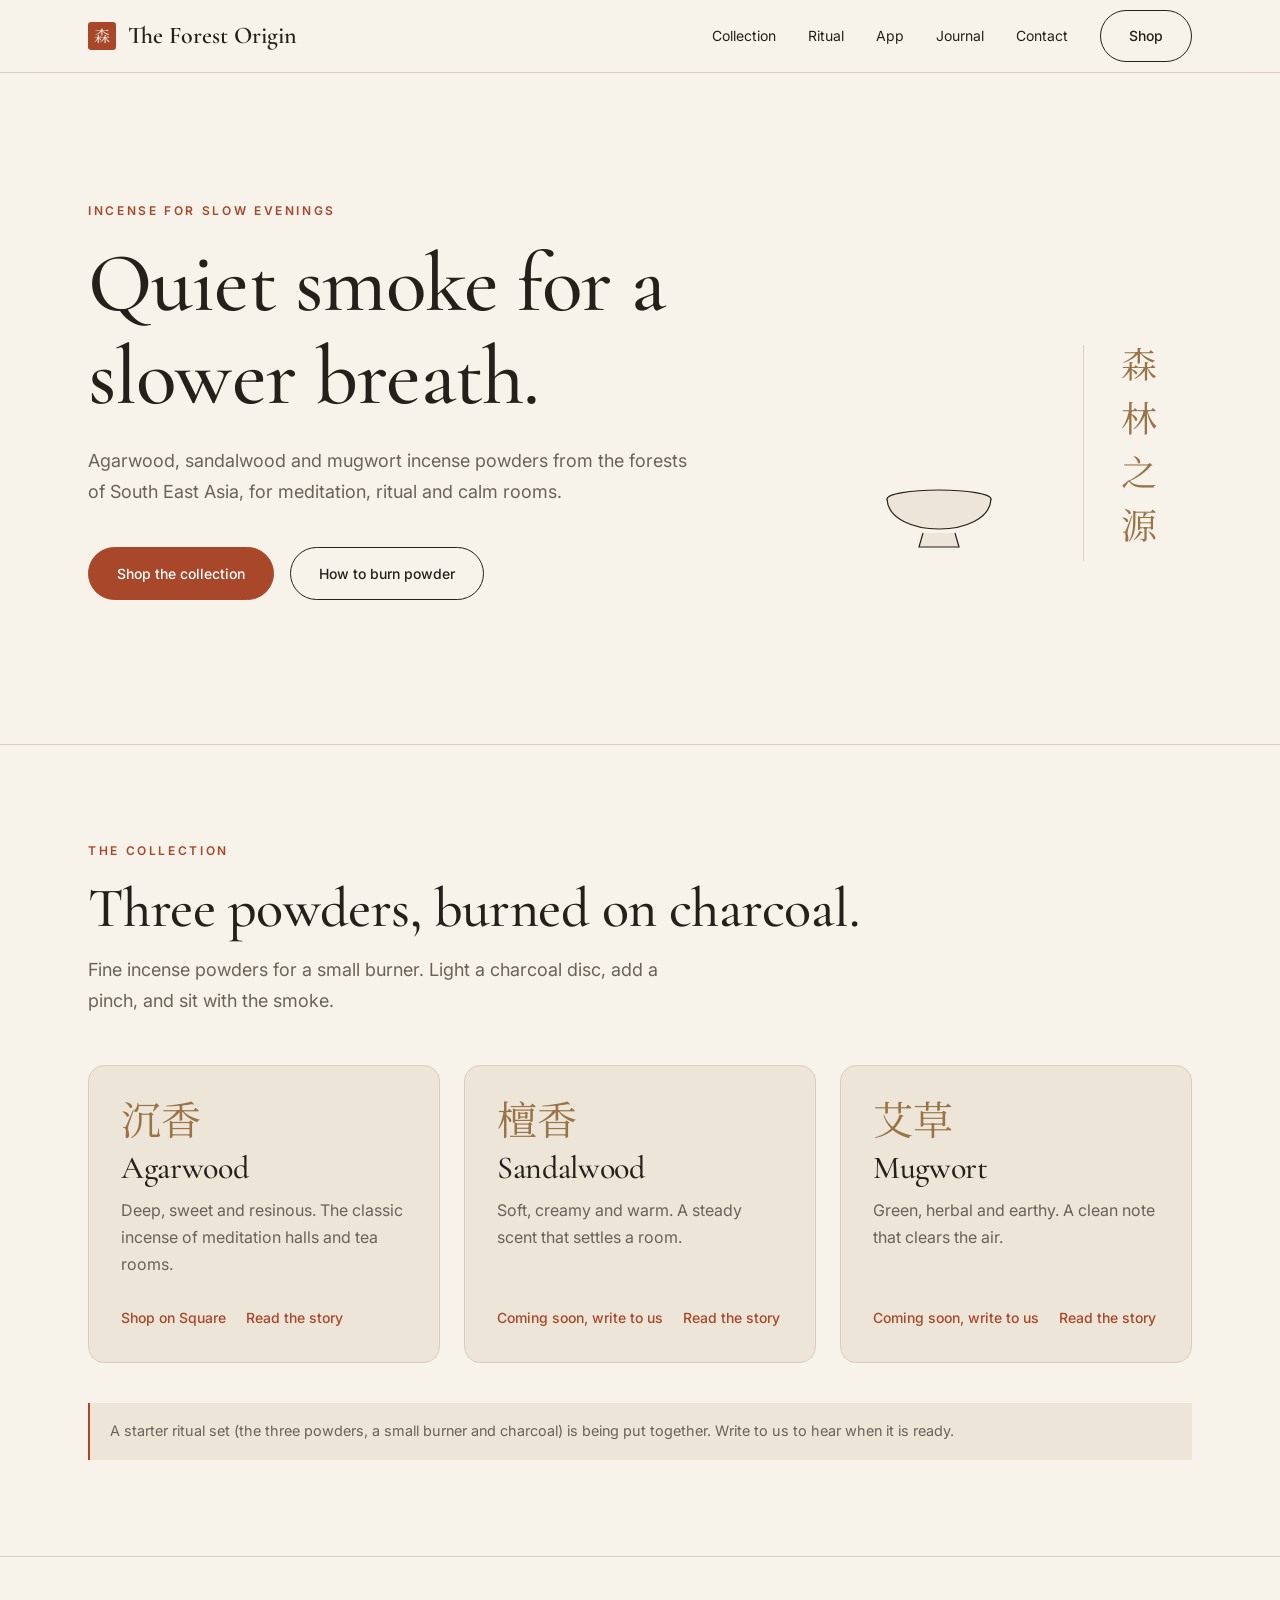
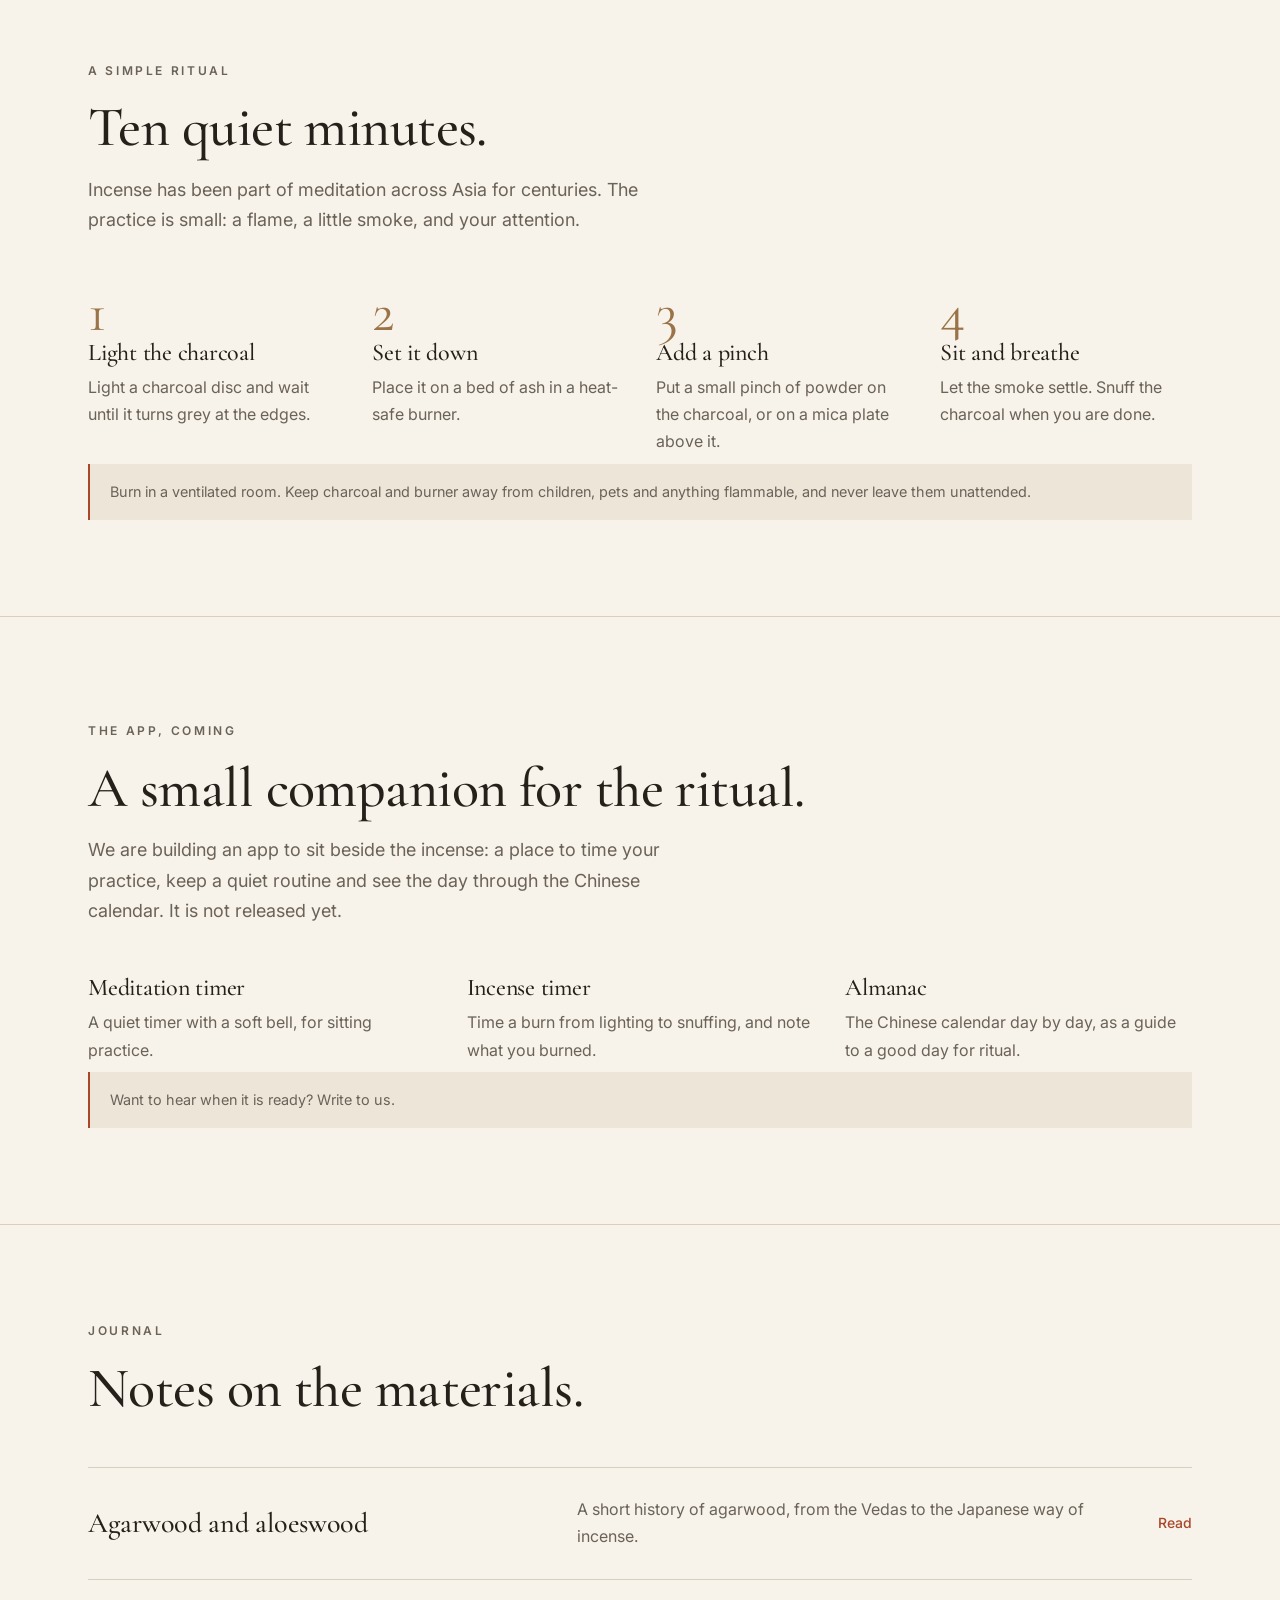
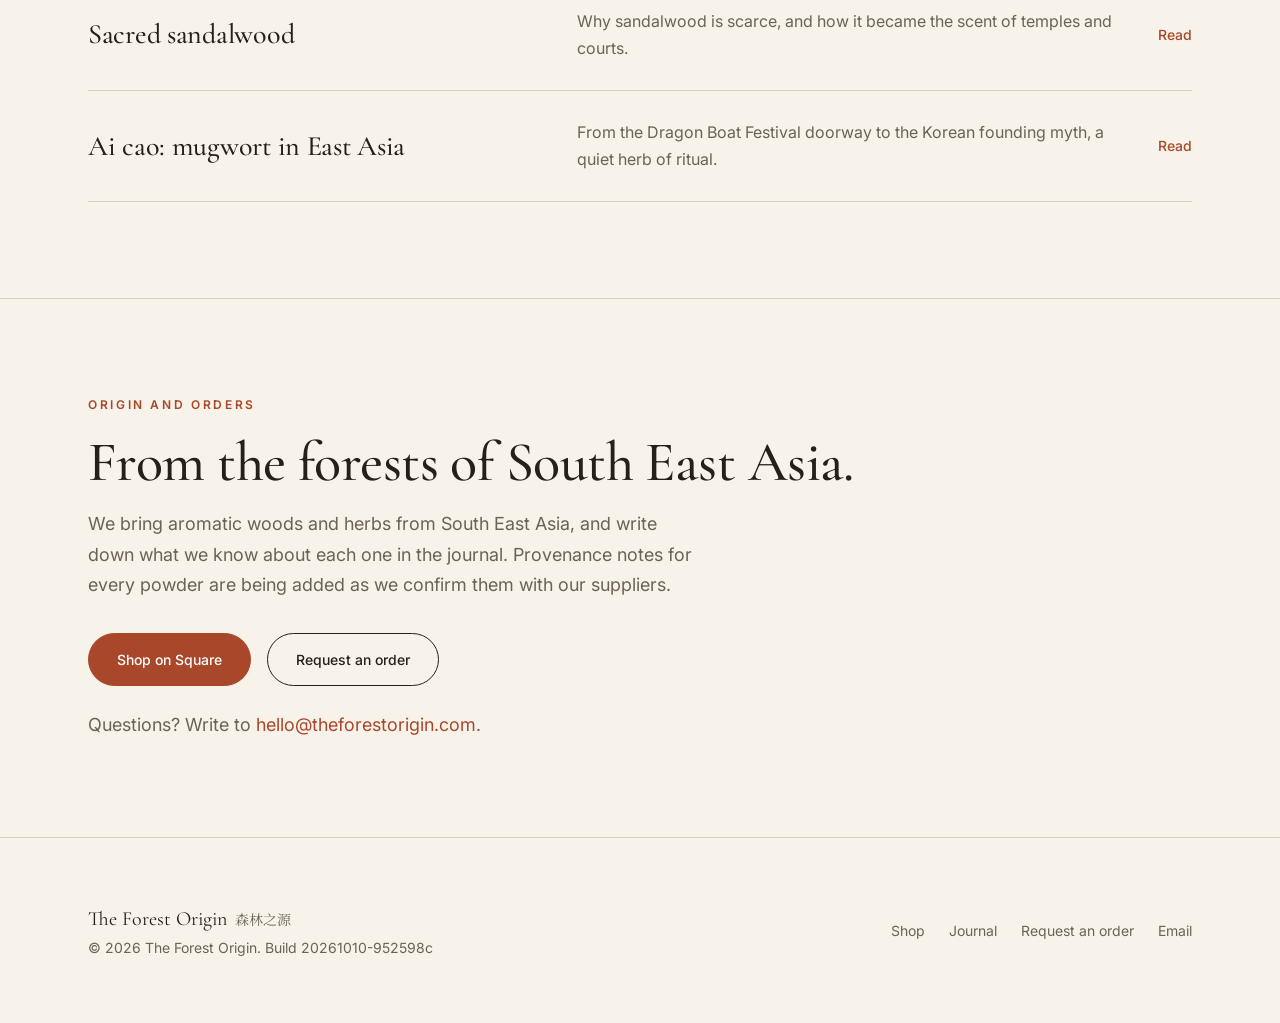
==== index.html @ 5d77ccdd "deploy: sync from monorepo com-theforestorigin/www" ====
<!DOCTYPE html><html lang="en"><head><meta name="build" content="20261010-952598c"><meta charset="utf-8"><link rel="icon" type="image/svg+xml" href="/favicon.svg"><meta name="viewport" content="width=device-width, initial-scale=1"><meta name="generator" content="Astro v7.3.8"><!-- search and sharing: no share image yet, the old one showed the previous brand --><title>The Forest Origin | Incense for meditation and slow evenings</title><meta name="description" content="Agarwood, sandalwood and mugwort incense powders from the forests of South East Asia, for meditation, ritual and calm rooms."><link rel="canonical" href="https://theforestorigin.com/"><meta property="og:type" content="website"><meta property="og:url" content="https://theforestorigin.com/"><meta property="og:title" content="The Forest Origin | Incense for meditation and slow evenings"><meta property="og:description" content="Agarwood, sandalwood and mugwort incense powders from the forests of South East Asia, for meditation, ritual and calm rooms."><meta name="twitter:card" content="summary"><link rel="preconnect" href="https://fonts.googleapis.com"><link rel="preconnect" href="https://fonts.gstatic.com" crossorigin><link href="https://fonts.googleapis.com/css2?family=Cormorant+Garamond:ital,wght@0,400;0,500;0,600;1,400&family=Inter:wght@400;500;600&display=swap" rel="stylesheet"><!-- cjk serif, subset to the characters used on the site so it stays small --><link href="https://fonts.googleapis.com/css2?family=Noto+Serif+SC:wght@400;600&text=森林之源沉香檀香艾草&display=swap" rel="stylesheet"><link rel="stylesheet" href="/assets/BaseLayout.CFxsqkQQ.css"><style>.hero[data-astro-cid-ge2uvauf]{grid-template-columns:minmax(0,1fr);align-items:center;gap:3rem;padding-block:5rem 6rem;display:grid}h1[data-astro-cid-ge2uvauf]{margin:1rem 0 1.5rem;font-size:clamp(2.75rem,7vw,5.25rem)}.actions[data-astro-cid-ge2uvauf]{flex-wrap:wrap;gap:1rem;margin-top:2.5rem;display:flex}.art[data-astro-cid-ge2uvauf]{justify-content:center;align-items:flex-end;gap:1.5rem;display:flex}.smoke[data-astro-cid-ge2uvauf]{width:min(15rem,52vw);height:auto}.vertical[data-astro-cid-ge2uvauf]{writing-mode:vertical-rl;letter-spacing:.5em;color:var(--color-sand);border-left:1px solid var(--color-line);padding-left:1.5rem;font-size:2.25rem}.wisp[data-astro-cid-ge2uvauf]{fill:none;stroke:var(--color-ink);stroke-width:1.2px;stroke-linecap:round;stroke-dasharray:1;stroke-dashoffset:1px;opacity:.4;animation:10s ease-in-out infinite rise}.w2[data-astro-cid-ge2uvauf]{animation-delay:-3.5s}.w3[data-astro-cid-ge2uvauf]{animation-delay:-7s}.burner[data-astro-cid-ge2uvauf]{fill:var(--color-stone);stroke:var(--color-ink);stroke-width:1.2px}@keyframes rise{0%{stroke-dashoffset:1px;opacity:0}25%{opacity:.5}70%{opacity:.3}to{stroke-dashoffset:-1px;opacity:0}}@media (prefers-reduced-motion:reduce){.wisp[data-astro-cid-ge2uvauf]{stroke-dashoffset:0;opacity:.35}}@media (width>=64rem){.hero[data-astro-cid-ge2uvauf]{grid-template-columns:minmax(0,1.25fr) minmax(0,.75fr);padding-block:8rem 9rem}}.grid[data-astro-cid-ogjphvub]{gap:1.5rem;margin-top:3rem;display:grid}.glyph[data-astro-cid-ogjphvub]{color:var(--color-sand);font-size:2.5rem;line-height:1}@media (width>=48rem){.grid[data-astro-cid-ogjphvub]{grid-template-columns:repeat(3,1fr)}}.steps[data-astro-cid-cbmsny5q]{counter-reset:step;gap:2rem;margin:3rem 0 0;padding:0;list-style:none;display:grid}.steps[data-astro-cid-cbmsny5q] li[data-astro-cid-cbmsny5q]:before{counter-increment:step;content:counter(step);font-family:var(--font-display);color:var(--color-sand);font-size:3.5rem;line-height:1;display:block}h3[data-astro-cid-cbmsny5q]{font-size:1.5rem}p[data-astro-cid-cbmsny5q]{color:var(--color-muted);margin-top:.5rem}@media (width>=48rem){.steps[data-astro-cid-cbmsny5q]{grid-template-columns:repeat(4,1fr)}}.features[data-astro-cid-4dfyu3fh]{gap:2rem;margin:3rem 0 0;padding:0;list-style:none;display:grid}h3[data-astro-cid-4dfyu3fh]{font-size:1.5rem}p[data-astro-cid-4dfyu3fh]{color:var(--color-muted);margin-top:.5rem}.note[data-astro-cid-4dfyu3fh]{color:var(--color-muted)}@media (width>=48rem){.features[data-astro-cid-4dfyu3fh]{grid-template-columns:repeat(3,1fr)}}.list[data-astro-cid-mrzxueen]{border-top:1px solid var(--color-line);margin-top:3rem}.item[data-astro-cid-mrzxueen]{border-bottom:1px solid var(--color-line);gap:.5rem;padding-block:1.75rem;text-decoration:none;display:grid}h3[data-astro-cid-mrzxueen]{font-size:1.75rem;transition:color .3s}.item[data-astro-cid-mrzxueen]:hover h3[data-astro-cid-mrzxueen]{color:var(--color-ember)}p[data-astro-cid-mrzxueen]{color:var(--color-muted)}@media (width>=48rem){.item[data-astro-cid-mrzxueen]{grid-template-columns:1fr 1.2fr auto;align-items:center;gap:2rem}}.actions[data-astro-cid-he3spzz3]{flex-wrap:wrap;gap:1rem;margin-block:2rem 1.5rem;display:flex}.mail[data-astro-cid-he3spzz3]{color:var(--color-ember)}
</style></head><body><header class="site-header" data-astro-cid-nen7h5rs><div class="wrap bar" data-astro-cid-nen7h5rs><a href="/" class="brand" aria-label="The Forest Origin, home" data-astro-cid-nen7h5rs><span class="seal cjk" aria-hidden="true" data-astro-cid-nen7h5rs>森</span><span class="brand-name" data-astro-cid-nen7h5rs>The Forest Origin</span></a><!-- desktop navigation --><nav class="nav-links" aria-label="Main" data-astro-cid-nen7h5rs><a href="/#collection" data-astro-cid-nen7h5rs>Collection</a><a href="/#ritual" data-astro-cid-nen7h5rs>Ritual</a><a href="/#app" data-astro-cid-nen7h5rs>App</a><a href="/#journal" data-astro-cid-nen7h5rs>Journal</a><a href="/#contact" data-astro-cid-nen7h5rs>Contact</a><a href="https://theforestorigin.square.site/" class="btn btn-quiet" rel="noopener noreferrer" data-astro-cid-nen7h5rs>Shop</a></nav><!-- mobile navigation: a details element, no javascript --><details class="menu" data-astro-cid-nen7h5rs><summary data-astro-cid-nen7h5rs>Menu</summary><nav class="menu-panel" aria-label="Main" data-astro-cid-nen7h5rs><a href="/#collection" data-astro-cid-nen7h5rs>Collection</a><a href="/#ritual" data-astro-cid-nen7h5rs>Ritual</a><a href="/#app" data-astro-cid-nen7h5rs>App</a><a href="/#journal" data-astro-cid-nen7h5rs>Journal</a><a href="/#contact" data-astro-cid-nen7h5rs>Contact</a><a href="https://theforestorigin.square.site/" rel="noopener noreferrer" data-astro-cid-nen7h5rs>Shop</a></nav></details></div></header><main><section class="wrap hero" data-astro-cid-ge2uvauf><div data-astro-cid-ge2uvauf><p class="eyebrow" data-astro-cid-ge2uvauf>Incense for slow evenings</p><h1 data-astro-cid-ge2uvauf>Quiet smoke for a slower breath.</h1><p class="lede" data-astro-cid-ge2uvauf>Agarwood, sandalwood and mugwort incense powders from the forests of South East Asia, for meditation, ritual and calm rooms.</p><div class="actions" data-astro-cid-ge2uvauf><a href="https://theforestorigin.square.site/" class="btn btn-primary" rel="noopener noreferrer" data-astro-cid-ge2uvauf>Shop the collection</a><a href="/#ritual" class="btn btn-quiet" data-astro-cid-ge2uvauf>How to burn powder</a></div></div><div class="art" data-astro-cid-ge2uvauf><!-- line drawing of a small burner with three wisps of smoke --><svg class="smoke" viewBox="0 0 240 320" role="img" aria-label="Smoke rising from a small incense burner" data-astro-cid-ge2uvauf><!-- pathLength 1 lets the css animate the wisps as fractions --><path class="wisp w1" pathLength="1" d="M120 248 C100 215 142 195 118 160 S132 108 112 70 S128 24 118 0" data-astro-cid-ge2uvauf></path><path class="wisp w2" pathLength="1" d="M128 248 C150 218 108 196 132 162 S112 112 134 76 S114 30 126 6" data-astro-cid-ge2uvauf></path><path class="wisp w3" pathLength="1" d="M112 248 C94 222 130 204 108 172 S124 128 104 94 S120 52 110 20" data-astro-cid-ge2uvauf></path><ellipse class="burner" cx="120" cy="258" rx="52" ry="9" data-astro-cid-ge2uvauf></ellipse><path class="burner" d="M68 258 C70 298 170 298 172 258" data-astro-cid-ge2uvauf></path><path class="burner" d="M104 292 L100 306 H140 L136 292" data-astro-cid-ge2uvauf></path></svg><!-- the brand name set upright, a quiet east asian touch --><span class="vertical cjk" aria-hidden="true" data-astro-cid-ge2uvauf>森林之源</span></div></section><section id="collection" class="section" data-astro-cid-ogjphvub><div class="wrap" data-astro-cid-ogjphvub><p class="eyebrow" data-astro-cid-ogjphvub>The collection</p><h2 class="section-title" data-astro-cid-ogjphvub>Three powders, burned on charcoal.</h2><p class="lede" data-astro-cid-ogjphvub>Fine incense powders for a small burner. Light a charcoal disc, add a pinch, and sit with the smoke.</p><div class="grid" data-astro-cid-ogjphvub><article class="card" data-astro-cid-ogjphvub><span class="glyph cjk" aria-hidden="true" data-astro-cid-ogjphvub>沉香</span><h3 data-astro-cid-ogjphvub>Agarwood</h3><p data-astro-cid-ogjphvub>Deep, sweet and resinous. The classic incense of meditation halls and tea rooms.</p><div class="card-links" data-astro-cid-ogjphvub><a href="https://theforestorigin.square.site/" class="link-arrow" rel="noopener noreferrer" data-astro-cid-ogjphvub>Shop on Square</a><a href="/articles/agarwood" class="link-arrow" data-astro-cid-ogjphvub>Read the story</a></div></article><article class="card" data-astro-cid-ogjphvub><span class="glyph cjk" aria-hidden="true" data-astro-cid-ogjphvub>檀香</span><h3 data-astro-cid-ogjphvub>Sandalwood</h3><p data-astro-cid-ogjphvub>Soft, creamy and warm. A steady scent that settles a room.</p><div class="card-links" data-astro-cid-ogjphvub><a href="mailto:hello@theforestorigin.com?subject=Sandalwood%20powder" class="link-arrow" data-astro-cid-ogjphvub>Coming soon, write to us</a><a href="/articles/sandalwood" class="link-arrow" data-astro-cid-ogjphvub>Read the story</a></div></article><article class="card" data-astro-cid-ogjphvub><span class="glyph cjk" aria-hidden="true" data-astro-cid-ogjphvub>艾草</span><h3 data-astro-cid-ogjphvub>Mugwort</h3><p data-astro-cid-ogjphvub>Green, herbal and earthy. A clean note that clears the air.</p><div class="card-links" data-astro-cid-ogjphvub><a href="mailto:hello@theforestorigin.com?subject=Mugwort%20powder" class="link-arrow" data-astro-cid-ogjphvub>Coming soon, write to us</a><a href="/articles/mugwort" class="link-arrow" data-astro-cid-ogjphvub>Read the story</a></div></article></div><!-- starter set is planned, not yet on sale --><p class="note" data-astro-cid-ogjphvub>A starter ritual set (the three powders, a small burner and charcoal) is being put together. <a href="mailto:hello@theforestorigin.com?subject=Starter%20ritual%20set" data-astro-cid-ogjphvub>Write to us</a> to hear when it is ready.</p></div></section><section id="ritual" class="section" data-astro-cid-cbmsny5q><div class="wrap" data-astro-cid-cbmsny5q><p class="eyebrow" data-astro-cid-cbmsny5q>A simple ritual</p><h2 class="section-title" data-astro-cid-cbmsny5q>Ten quiet minutes.</h2><p class="lede" data-astro-cid-cbmsny5q>Incense has been part of meditation across Asia for centuries. The practice is small: a flame, a little smoke, and your attention.</p><ol class="steps" data-astro-cid-cbmsny5q><li data-astro-cid-cbmsny5q><h3 data-astro-cid-cbmsny5q>Light the charcoal</h3><p data-astro-cid-cbmsny5q>Light a charcoal disc and wait until it turns grey at the edges.</p></li><li data-astro-cid-cbmsny5q><h3 data-astro-cid-cbmsny5q>Set it down</h3><p data-astro-cid-cbmsny5q>Place it on a bed of ash in a heat-safe burner.</p></li><li data-astro-cid-cbmsny5q><h3 data-astro-cid-cbmsny5q>Add a pinch</h3><p data-astro-cid-cbmsny5q>Put a small pinch of powder on the charcoal, or on a mica plate above it.</p></li><li data-astro-cid-cbmsny5q><h3 data-astro-cid-cbmsny5q>Sit and breathe</h3><p data-astro-cid-cbmsny5q>Let the smoke settle. Snuff the charcoal when you are done.</p></li></ol><p class="note" data-astro-cid-cbmsny5q>Burn in a ventilated room. Keep charcoal and burner away from children, pets and anything flammable, and never leave them unattended.</p></div></section><section id="app" class="section" data-astro-cid-4dfyu3fh><div class="wrap" data-astro-cid-4dfyu3fh><p class="eyebrow" data-astro-cid-4dfyu3fh>The app, coming</p><h2 class="section-title" data-astro-cid-4dfyu3fh>A small companion for the ritual.</h2><p class="lede" data-astro-cid-4dfyu3fh>We are building an app to sit beside the incense: a place to time your practice, keep a quiet routine and see the day through the Chinese calendar. It is not released yet.</p><ul class="features" data-astro-cid-4dfyu3fh><li data-astro-cid-4dfyu3fh><h3 data-astro-cid-4dfyu3fh>Meditation timer</h3><p data-astro-cid-4dfyu3fh>A quiet timer with a soft bell, for sitting practice.</p></li><li data-astro-cid-4dfyu3fh><h3 data-astro-cid-4dfyu3fh>Incense timer</h3><p data-astro-cid-4dfyu3fh>Time a burn from lighting to snuffing, and note what you burned.</p></li><li data-astro-cid-4dfyu3fh><h3 data-astro-cid-4dfyu3fh>Almanac</h3><p data-astro-cid-4dfyu3fh>The Chinese calendar day by day, as a guide to a good day for ritual.</p></li></ul><p class="note" data-astro-cid-4dfyu3fh>Want to hear when it is ready? <a href="mailto:hello@theforestorigin.com?subject=Forest%20Origin%20app" data-astro-cid-4dfyu3fh>Write to us</a>.</p></div></section><section id="journal" class="section" data-astro-cid-mrzxueen><div class="wrap" data-astro-cid-mrzxueen><p class="eyebrow" data-astro-cid-mrzxueen>Journal</p><h2 class="section-title" data-astro-cid-mrzxueen>Notes on the materials.</h2><div class="list" data-astro-cid-mrzxueen><a href="/articles/agarwood" class="item" data-astro-cid-mrzxueen><h3 data-astro-cid-mrzxueen>Agarwood and aloeswood</h3><p data-astro-cid-mrzxueen>A short history of agarwood, from the Vedas to the Japanese way of incense.</p><span class="link-arrow" data-astro-cid-mrzxueen>Read</span></a><a href="/articles/sandalwood" class="item" data-astro-cid-mrzxueen><h3 data-astro-cid-mrzxueen>Sacred sandalwood</h3><p data-astro-cid-mrzxueen>Why sandalwood is scarce, and how it became the scent of temples and courts.</p><span class="link-arrow" data-astro-cid-mrzxueen>Read</span></a><a href="/articles/mugwort" class="item" data-astro-cid-mrzxueen><h3 data-astro-cid-mrzxueen>Ai cao: mugwort in East Asia</h3><p data-astro-cid-mrzxueen>From the Dragon Boat Festival doorway to the Korean founding myth, a quiet herb of ritual.</p><span class="link-arrow" data-astro-cid-mrzxueen>Read</span></a></div></div></section><section id="contact" class="section" data-astro-cid-he3spzz3><div class="wrap" data-astro-cid-he3spzz3><p class="eyebrow" data-astro-cid-he3spzz3>Origin and orders</p><h2 class="section-title" data-astro-cid-he3spzz3>From the forests of South East Asia.</h2><p class="lede" data-astro-cid-he3spzz3>We bring aromatic woods and herbs from South East Asia, and write down what we know about each one in the journal. Provenance notes for every powder are being added as we confirm them with our suppliers.</p><div class="actions" data-astro-cid-he3spzz3><a href="https://theforestorigin.square.site/" class="btn btn-primary" rel="noopener noreferrer" data-astro-cid-he3spzz3>Shop on Square</a><a href="https://forms.gle/QYphnyzFG8JDZHSd8" class="btn btn-quiet" rel="noopener noreferrer" data-astro-cid-he3spzz3>Request an order</a></div><p class="lede" data-astro-cid-he3spzz3>Questions? Write to <a href="mailto:hello@theforestorigin.com" class="mail" data-astro-cid-he3spzz3>hello@theforestorigin.com</a>.</p></div></section></main><footer class="site-footer" data-astro-cid-jo6i4kqk><div class="wrap bar" data-astro-cid-jo6i4kqk><div data-astro-cid-jo6i4kqk><span class="name" data-astro-cid-jo6i4kqk>The Forest Origin</span><span class="cjk" data-astro-cid-jo6i4kqk>森林之源</span><p data-astro-cid-jo6i4kqk>&copy; 2026 The Forest Origin. Build 20261010-952598c</p></div><nav class="links" aria-label="Footer" data-astro-cid-jo6i4kqk><a href="https://theforestorigin.square.site/" rel="noopener noreferrer" data-astro-cid-jo6i4kqk>Shop</a><a href="/#journal" data-astro-cid-jo6i4kqk>Journal</a><a href="https://forms.gle/QYphnyzFG8JDZHSd8" rel="noopener noreferrer" data-astro-cid-jo6i4kqk>Request an order</a><a href="mailto:hello@theforestorigin.com" data-astro-cid-jo6i4kqk>Email</a></nav></div></footer></body></html>
---- assets/BaseLayout.CFxsqkQQ.css ----
/*! tailwindcss v4.3.3 | MIT License | https://tailwindcss.com */
@layer properties{@supports (((-webkit-hyphens:none)) and (not (margin-trim:inline))) or ((-moz-orient:inline) and (not (color:rgb(from red r g b)))){*,:before,:after,::backdrop{--tw-backdrop-blur:initial;--tw-backdrop-brightness:initial;--tw-backdrop-contrast:initial;--tw-backdrop-grayscale:initial;--tw-backdrop-hue-rotate:initial;--tw-backdrop-invert:initial;--tw-backdrop-opacity:initial;--tw-backdrop-saturate:initial;--tw-backdrop-sepia:initial;--tw-ease:initial}}}@layer theme{:root,:host{--font-sans:ui-sans-serif, system-ui, sans-serif, "Apple Color Emoji", "Segoe UI Emoji", "Segoe UI Symbol", "Noto Color Emoji";--font-mono:ui-monospace, SFMono-Regular, Menlo, Monaco, Consolas, "Liberation Mono", "Courier New", monospace;--ease-in-out:cubic-bezier(.4, 0, .2, 1);--default-transition-duration:.15s;--default-transition-timing-function:cubic-bezier(.4, 0, .2, 1);--default-font-family:var(--font-sans);--default-mono-font-family:var(--font-mono);--color-paper:#f7f3ea;--color-stone:#ece5d8;--color-line:#d9cfbe;--color-ink:#25201a;--color-muted:#6b6258;--color-ember:#a8472a;--color-sand:#9a7448;--font-display:"Cormorant Garamond", "Noto Serif SC", Georgia, serif;--font-body:"Inter", system-ui, -apple-system, sans-serif}}@layer base{*,:after,:before,::backdrop{box-sizing:border-box;border:0 solid;margin:0;padding:0}::file-selector-button{box-sizing:border-box;border:0 solid;margin:0;padding:0}html,:host{-webkit-text-size-adjust:100%;tab-size:4;line-height:1.5;font-family:var(--default-font-family,ui-sans-serif, system-ui, sans-serif, "Apple Color Emoji", "Segoe UI Emoji", "Segoe UI Symbol", "Noto Color Emoji");font-feature-settings:var(--default-font-feature-settings,normal);font-variation-settings:var(--default-font-variation-settings,normal);-webkit-tap-highlight-color:transparent}hr{height:0;color:inherit;border-top-width:1px}abbr:where([title]){text-decoration:underline dotted}h1,h2,h3,h4,h5,h6{font-size:inherit;font-weight:inherit}a{color:inherit;-webkit-text-decoration:inherit;-webkit-text-decoration:inherit;-webkit-text-decoration:inherit;text-decoration:inherit}b,strong{font-weight:bolder}code,kbd,samp,pre{font-family:var(--default-mono-font-family,ui-monospace, SFMono-Regular, Menlo, Monaco, Consolas, "Liberation Mono", "Courier New", monospace);font-feature-settings:var(--default-mono-font-feature-settings,normal);font-variation-settings:var(--default-mono-font-variation-settings,normal);font-size:1em}small{font-size:80%}sub,sup{vertical-align:baseline;font-size:75%;line-height:0;position:relative}sub{bottom:-.25em}sup{top:-.5em}table{text-indent:0;border-color:inherit;border-collapse:collapse}:-moz-focusring{outline:auto}progress{vertical-align:baseline}summary{display:list-item}ol,ul,menu{list-style:none}img,svg,video,canvas,audio,iframe,embed,object{vertical-align:middle;display:block}img,video{max-width:100%;height:auto}button,input,select,optgroup,textarea{font:inherit;font-feature-settings:inherit;font-variation-settings:inherit;letter-spacing:inherit;color:inherit;opacity:1;background-color:#0000;border-radius:0}::file-selector-button{font:inherit;font-feature-settings:inherit;font-variation-settings:inherit;letter-spacing:inherit;color:inherit;opacity:1;background-color:#0000;border-radius:0}:where(select:is([multiple],[size])) optgroup{font-weight:bolder}:where(select:is([multiple],[size])) optgroup option{padding-inline-start:20px}::file-selector-button{margin-inline-end:4px}::placeholder{opacity:1}@supports (not ((-webkit-appearance:-apple-pay-button))) or (contain-intrinsic-size:1px){::placeholder{color:currentColor}@supports (color:color-mix(in lab, red, red)){::placeholder{color:color-mix(in oklab, currentcolor 50%, transparent)}}}textarea{resize:vertical}::-webkit-search-decoration{-webkit-appearance:none}::-webkit-date-and-time-value{min-height:1lh;text-align:inherit}::-webkit-datetime-edit{display:inline-flex}::-webkit-datetime-edit-fields-wrapper{padding:0}::-webkit-datetime-edit{padding-block:0}::-webkit-datetime-edit-year-field{padding-block:0}::-webkit-datetime-edit-month-field{padding-block:0}::-webkit-datetime-edit-day-field{padding-block:0}::-webkit-datetime-edit-hour-field{padding-block:0}::-webkit-datetime-edit-minute-field{padding-block:0}::-webkit-datetime-edit-second-field{padding-block:0}::-webkit-datetime-edit-millisecond-field{padding-block:0}::-webkit-datetime-edit-meridiem-field{padding-block:0}::-webkit-calendar-picker-indicator{line-height:1}:-moz-ui-invalid{box-shadow:none}button,input:where([type=button],[type=reset],[type=submit]){appearance:button}::file-selector-button{appearance:button}::-webkit-inner-spin-button{height:auto}::-webkit-outer-spin-button{height:auto}[hidden]:where(:not([hidden=until-found])){display:none!important}}@layer components;@layer utilities{.block{display:block}.grid{display:grid}.hidden{display:none}.flex-wrap{flex-wrap:wrap}.backdrop-filter{backdrop-filter:var(--tw-backdrop-blur,) var(--tw-backdrop-brightness,) var(--tw-backdrop-contrast,) var(--tw-backdrop-grayscale,) var(--tw-backdrop-hue-rotate,) var(--tw-backdrop-invert,) var(--tw-backdrop-opacity,) var(--tw-backdrop-saturate,) var(--tw-backdrop-sepia,)}.transition{transition-property:color,background-color,border-color,outline-color,text-decoration-color,fill,stroke,--tw-gradient-from,--tw-gradient-via,--tw-gradient-to,opacity,box-shadow,transform,translate,scale,rotate,filter,-webkit-backdrop-filter,backdrop-filter,display,content-visibility,overlay,pointer-events;transition-timing-function:var(--tw-ease,var(--default-transition-timing-function));transition-duration:var(--tw-duration,var(--default-transition-duration))}.ease-in-out{--tw-ease:var(--ease-in-out);transition-timing-function:var(--ease-in-out)}}html{background:var(--color-paper);color-scheme:light;scroll-behavior:smooth;scroll-padding-top:5rem}body{background:var(--color-paper);color:var(--color-ink);font-family:var(--font-body);-webkit-font-smoothing:antialiased;line-height:1.7}h1,h2,h3{font-family:var(--font-display);letter-spacing:-.01em;font-weight:500;line-height:1.1}.cjk{font-family:Noto Serif SC,Songti SC,Noto Serif JP,serif}::selection{background:#a8472a40}@supports (color:color-mix(in lab, red, red)){::selection{background:color-mix(in srgb, var(--color-ember) 25%, transparent)}}a{color:inherit}:focus-visible{outline:2px solid var(--color-ember);outline-offset:3px}@media (prefers-reduced-motion:reduce){html{scroll-behavior:auto}*,:before,:after{transition:none!important;animation:none!important}}@property --tw-backdrop-blur{syntax:"*";inherits:false}@property --tw-backdrop-brightness{syntax:"*";inherits:false}@property --tw-backdrop-contrast{syntax:"*";inherits:false}@property --tw-backdrop-grayscale{syntax:"*";inherits:false}@property --tw-backdrop-hue-rotate{syntax:"*";inherits:false}@property --tw-backdrop-invert{syntax:"*";inherits:false}@property --tw-backdrop-opacity{syntax:"*";inherits:false}@property --tw-backdrop-saturate{syntax:"*";inherits:false}@property --tw-backdrop-sepia{syntax:"*";inherits:false}@property --tw-ease{syntax:"*";inherits:false}.wrap{max-width:72rem;margin:0 auto;padding-inline:1.5rem}.section{border-top:1px solid var(--color-line);padding-block:6rem}.eyebrow{letter-spacing:.22em;text-transform:uppercase;color:var(--color-ember);font-size:.75rem;font-weight:600}.section-title{margin:1rem 0;font-size:clamp(2.25rem,5vw,3.5rem)}.lede{max-width:38rem;color:var(--color-muted);font-size:1.125rem}.btn{border:1px solid var(--color-ink);border-radius:999px;padding:.85rem 1.75rem;font-size:.875rem;font-weight:500;text-decoration:none;transition:background .3s,color .3s,border-color .3s;display:inline-block}.btn-primary{background:var(--color-ember);border-color:var(--color-ember);color:#fff}.btn-primary:hover{background:var(--color-ink);border-color:var(--color-ink)}.btn-quiet:hover{background:var(--color-ink);color:var(--color-paper)}.link-arrow{color:var(--color-ember);font-size:.875rem;font-weight:500;text-decoration:none}.link-arrow:hover{text-underline-offset:4px;text-decoration:underline}.card{background:var(--color-stone);border:1px solid var(--color-line);border-radius:1rem;flex-direction:column;gap:.75rem;padding:2rem;display:flex}.card h3{font-size:2rem}.card p{color:var(--color-muted)}.card-links{flex-wrap:wrap;gap:1.25rem;margin-top:auto;padding-top:1rem;display:flex}.note{border-left:2px solid var(--color-ember);background:var(--color-stone);color:var(--color-muted);margin-top:2.5rem;padding:1rem 1.25rem;font-size:.9rem}.site-header[data-astro-cid-nen7h5rs]{z-index:50;background:color-mix(in srgb, var(--color-paper) 90%, transparent);backdrop-filter:blur(12px);border-bottom:1px solid var(--color-line);position:sticky;top:0}.bar[data-astro-cid-nen7h5rs]{justify-content:space-between;align-items:center;height:4.5rem;display:flex}.brand[data-astro-cid-nen7h5rs]{align-items:center;gap:.75rem;text-decoration:none;display:flex}.brand-name[data-astro-cid-nen7h5rs]{font-family:var(--font-display);font-size:1.5rem;font-weight:600}.seal[data-astro-cid-nen7h5rs]{background:var(--color-ember);width:1.75rem;height:1.75rem;color:var(--color-paper);border-radius:.2rem;justify-content:center;align-items:center;line-height:1;display:inline-flex}.nav-links[data-astro-cid-nen7h5rs]{align-items:center;gap:2rem;font-size:.875rem;display:none}.nav-links[data-astro-cid-nen7h5rs] a[data-astro-cid-nen7h5rs],.menu-panel[data-astro-cid-nen7h5rs] a[data-astro-cid-nen7h5rs]{text-decoration:none}.nav-links[data-astro-cid-nen7h5rs] a[data-astro-cid-nen7h5rs]:not(.btn):hover{color:var(--color-ember)}.menu[data-astro-cid-nen7h5rs] summary[data-astro-cid-nen7h5rs]{cursor:pointer;font-size:.875rem;font-weight:500;list-style:none}.menu[data-astro-cid-nen7h5rs] summary[data-astro-cid-nen7h5rs]::-webkit-details-marker{display:none}.menu-panel[data-astro-cid-nen7h5rs]{background:var(--color-paper);border-bottom:1px solid var(--color-line);flex-direction:column;gap:1rem;padding:1.25rem 1.5rem 1.5rem;display:flex;position:absolute;top:100%;left:0;right:0}@media (width>=48rem){.nav-links[data-astro-cid-nen7h5rs]{display:flex}.menu[data-astro-cid-nen7h5rs]{display:none}}.site-footer[data-astro-cid-jo6i4kqk]{border-top:1px solid var(--color-line);color:var(--color-muted);padding-block:4rem;font-size:.875rem}.bar[data-astro-cid-jo6i4kqk]{flex-direction:column;gap:1.5rem;display:flex}.name[data-astro-cid-jo6i4kqk]{font-family:var(--font-display);color:var(--color-ink);font-size:1.25rem}.cjk[data-astro-cid-jo6i4kqk]{margin-left:.5rem}.links[data-astro-cid-jo6i4kqk]{flex-wrap:wrap;gap:1.5rem;display:flex}.links[data-astro-cid-jo6i4kqk] a[data-astro-cid-jo6i4kqk]{text-decoration:none}.links[data-astro-cid-jo6i4kqk] a[data-astro-cid-jo6i4kqk]:hover{color:var(--color-ember)}@media (width>=48rem){.bar[data-astro-cid-jo6i4kqk]{flex-direction:row;justify-content:space-between;align-items:center}}
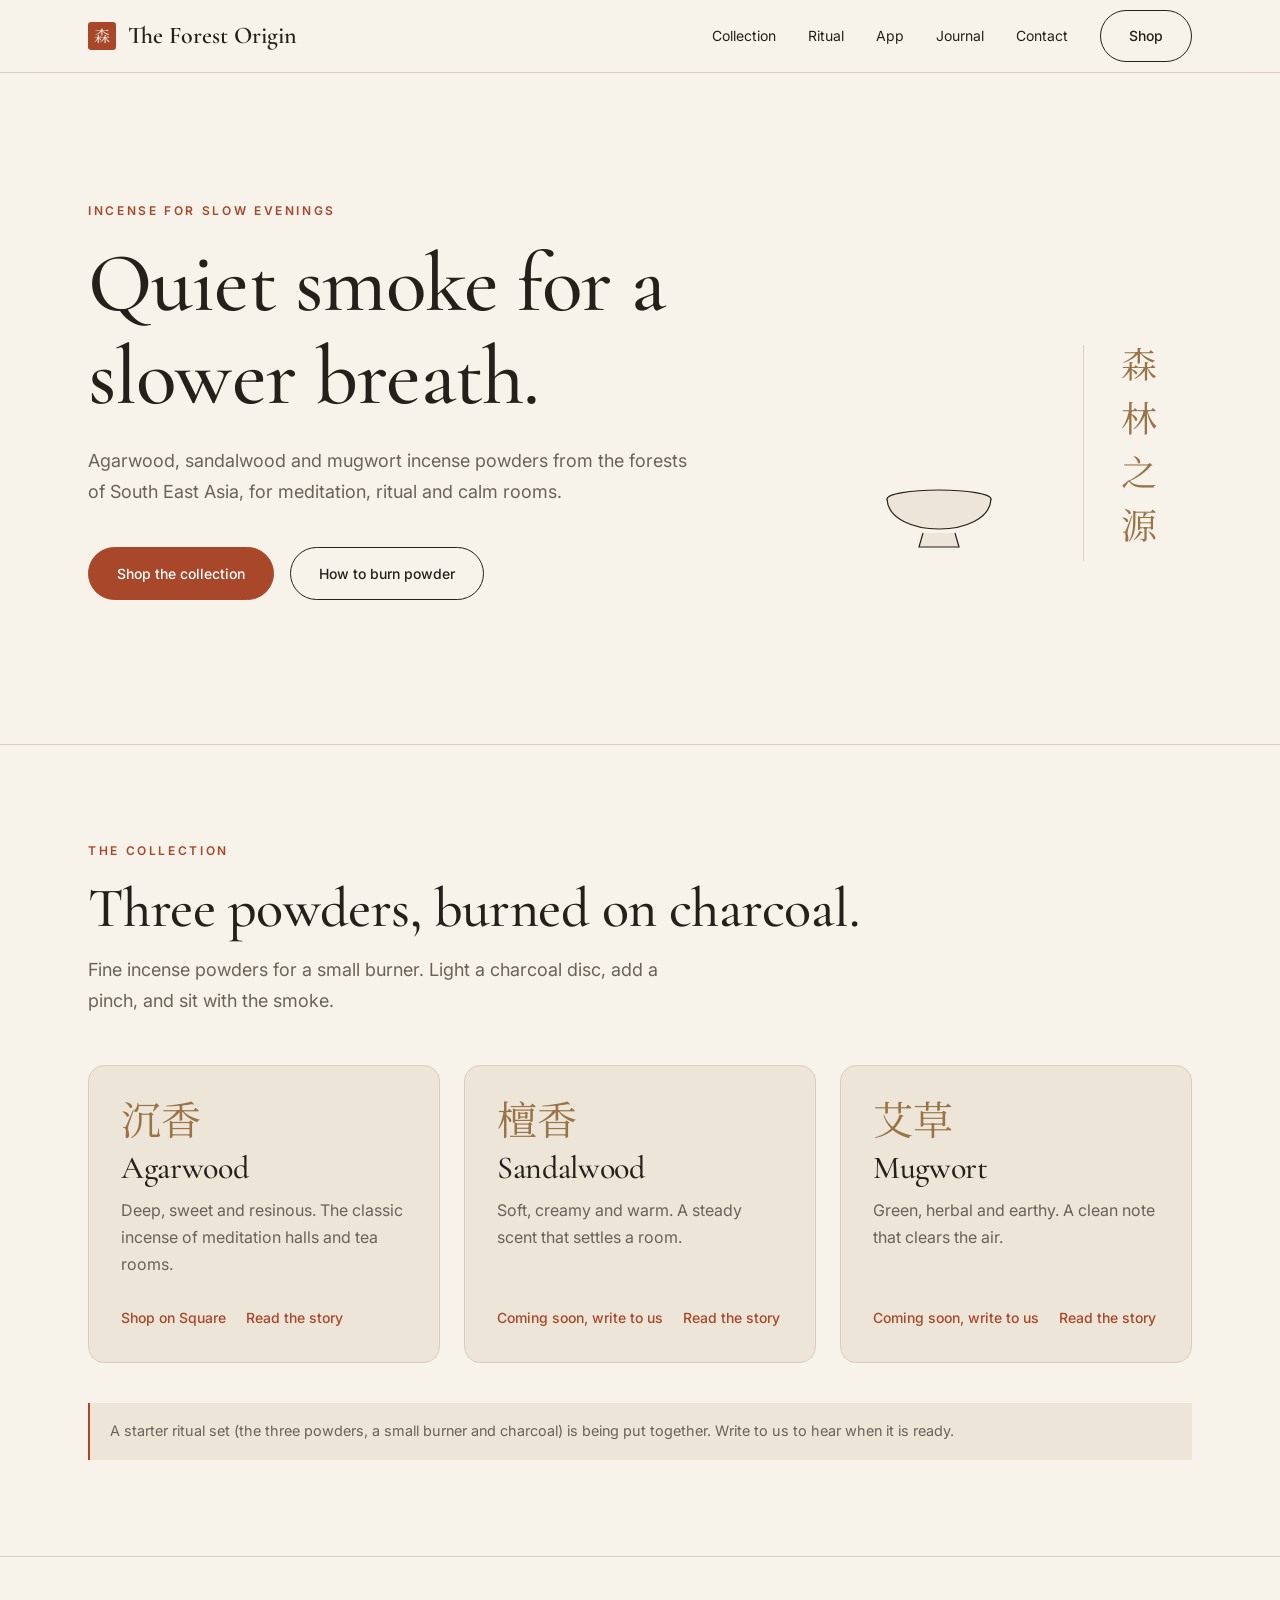
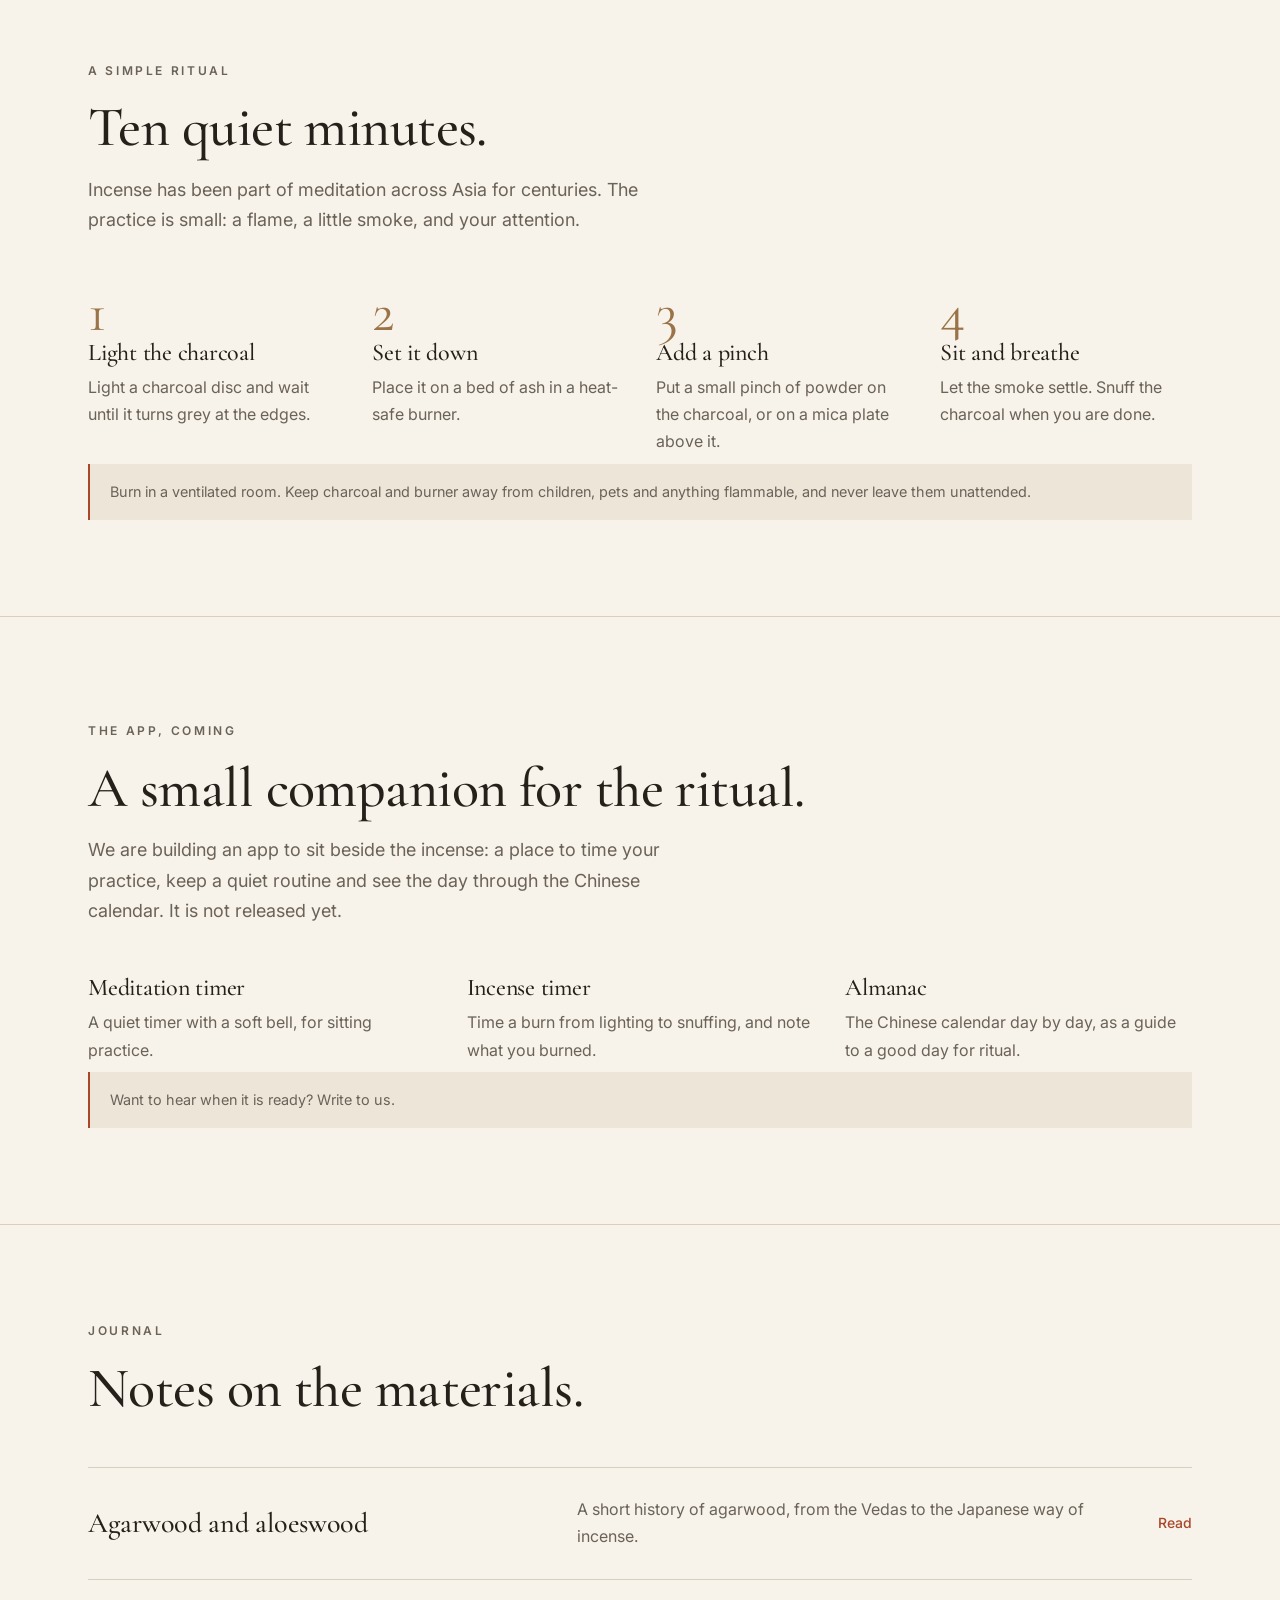
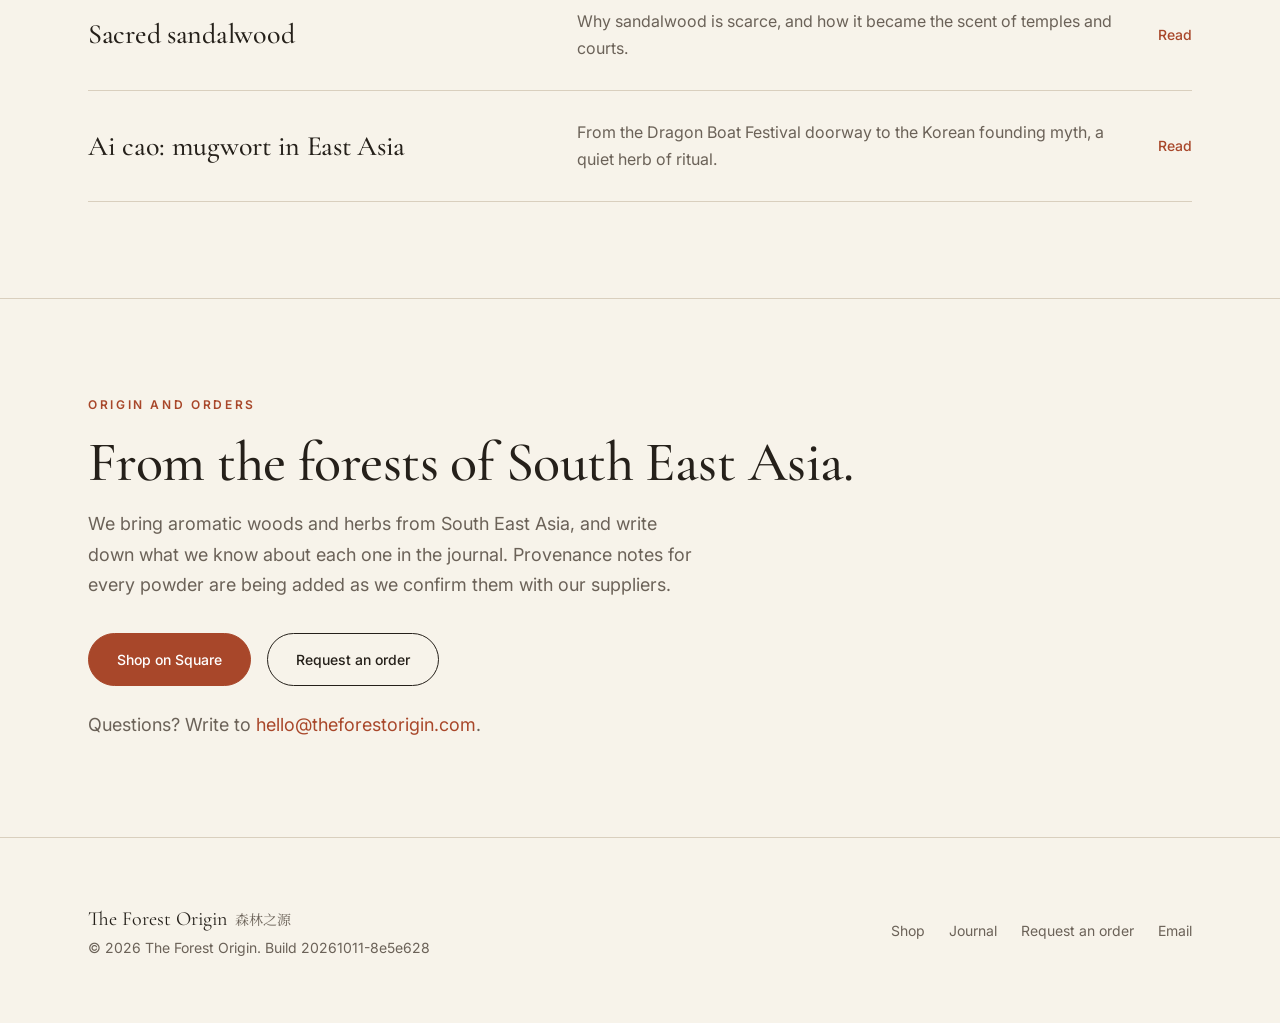
==== commit 00ce5acc: "deploy: sync from monorepo com-theforestorigin/www" ====
--- a/index.html
+++ b/index.html
@@ -1,2 +1,2 @@
-<!DOCTYPE html><html lang="en"><head><meta name="build" content="20261010-952598c"><meta charset="utf-8"><link rel="icon" type="image/svg+xml" href="/favicon.svg"><meta name="viewport" content="width=device-width, initial-scale=1"><meta name="generator" content="Astro v7.3.8"><!-- search and sharing: no share image yet, the old one showed the previous brand --><title>The Forest Origin | Incense for meditation and slow evenings</title><meta name="description" content="Agarwood, sandalwood and mugwort incense powders from the forests of South East Asia, for meditation, ritual and calm rooms."><link rel="canonical" href="https://theforestorigin.com/"><meta property="og:type" content="website"><meta property="og:url" content="https://theforestorigin.com/"><meta property="og:title" content="The Forest Origin | Incense for meditation and slow evenings"><meta property="og:description" content="Agarwood, sandalwood and mugwort incense powders from the forests of South East Asia, for meditation, ritual and calm rooms."><meta name="twitter:card" content="summary"><link rel="preconnect" href="https://fonts.googleapis.com"><link rel="preconnect" href="https://fonts.gstatic.com" crossorigin><link href="https://fonts.googleapis.com/css2?family=Cormorant+Garamond:ital,wght@0,400;0,500;0,600;1,400&family=Inter:wght@400;500;600&display=swap" rel="stylesheet"><!-- cjk serif, subset to the characters used on the site so it stays small --><link href="https://fonts.googleapis.com/css2?family=Noto+Serif+SC:wght@400;600&text=森林之源沉香檀香艾草&display=swap" rel="stylesheet"><link rel="stylesheet" href="/assets/BaseLayout.CFxsqkQQ.css"><style>.hero[data-astro-cid-ge2uvauf]{grid-template-columns:minmax(0,1fr);align-items:center;gap:3rem;padding-block:5rem 6rem;display:grid}h1[data-astro-cid-ge2uvauf]{margin:1rem 0 1.5rem;font-size:clamp(2.75rem,7vw,5.25rem)}.actions[data-astro-cid-ge2uvauf]{flex-wrap:wrap;gap:1rem;margin-top:2.5rem;display:flex}.art[data-astro-cid-ge2uvauf]{justify-content:center;align-items:flex-end;gap:1.5rem;display:flex}.smoke[data-astro-cid-ge2uvauf]{width:min(15rem,52vw);height:auto}.vertical[data-astro-cid-ge2uvauf]{writing-mode:vertical-rl;letter-spacing:.5em;color:var(--color-sand);border-left:1px solid var(--color-line);padding-left:1.5rem;font-size:2.25rem}.wisp[data-astro-cid-ge2uvauf]{fill:none;stroke:var(--color-ink);stroke-width:1.2px;stroke-linecap:round;stroke-dasharray:1;stroke-dashoffset:1px;opacity:.4;animation:10s ease-in-out infinite rise}.w2[data-astro-cid-ge2uvauf]{animation-delay:-3.5s}.w3[data-astro-cid-ge2uvauf]{animation-delay:-7s}.burner[data-astro-cid-ge2uvauf]{fill:var(--color-stone);stroke:var(--color-ink);stroke-width:1.2px}@keyframes rise{0%{stroke-dashoffset:1px;opacity:0}25%{opacity:.5}70%{opacity:.3}to{stroke-dashoffset:-1px;opacity:0}}@media (prefers-reduced-motion:reduce){.wisp[data-astro-cid-ge2uvauf]{stroke-dashoffset:0;opacity:.35}}@media (width>=64rem){.hero[data-astro-cid-ge2uvauf]{grid-template-columns:minmax(0,1.25fr) minmax(0,.75fr);padding-block:8rem 9rem}}.grid[data-astro-cid-ogjphvub]{gap:1.5rem;margin-top:3rem;display:grid}.glyph[data-astro-cid-ogjphvub]{color:var(--color-sand);font-size:2.5rem;line-height:1}@media (width>=48rem){.grid[data-astro-cid-ogjphvub]{grid-template-columns:repeat(3,1fr)}}.steps[data-astro-cid-cbmsny5q]{counter-reset:step;gap:2rem;margin:3rem 0 0;padding:0;list-style:none;display:grid}.steps[data-astro-cid-cbmsny5q] li[data-astro-cid-cbmsny5q]:before{counter-increment:step;content:counter(step);font-family:var(--font-display);color:var(--color-sand);font-size:3.5rem;line-height:1;display:block}h3[data-astro-cid-cbmsny5q]{font-size:1.5rem}p[data-astro-cid-cbmsny5q]{color:var(--color-muted);margin-top:.5rem}@media (width>=48rem){.steps[data-astro-cid-cbmsny5q]{grid-template-columns:repeat(4,1fr)}}.features[data-astro-cid-4dfyu3fh]{gap:2rem;margin:3rem 0 0;padding:0;list-style:none;display:grid}h3[data-astro-cid-4dfyu3fh]{font-size:1.5rem}p[data-astro-cid-4dfyu3fh]{color:var(--color-muted);margin-top:.5rem}.note[data-astro-cid-4dfyu3fh]{color:var(--color-muted)}@media (width>=48rem){.features[data-astro-cid-4dfyu3fh]{grid-template-columns:repeat(3,1fr)}}.list[data-astro-cid-mrzxueen]{border-top:1px solid var(--color-line);margin-top:3rem}.item[data-astro-cid-mrzxueen]{border-bottom:1px solid var(--color-line);gap:.5rem;padding-block:1.75rem;text-decoration:none;display:grid}h3[data-astro-cid-mrzxueen]{font-size:1.75rem;transition:color .3s}.item[data-astro-cid-mrzxueen]:hover h3[data-astro-cid-mrzxueen]{color:var(--color-ember)}p[data-astro-cid-mrzxueen]{color:var(--color-muted)}@media (width>=48rem){.item[data-astro-cid-mrzxueen]{grid-template-columns:1fr 1.2fr auto;align-items:center;gap:2rem}}.actions[data-astro-cid-he3spzz3]{flex-wrap:wrap;gap:1rem;margin-block:2rem 1.5rem;display:flex}.mail[data-astro-cid-he3spzz3]{color:var(--color-ember)}
-</style></head><body><header class="site-header" data-astro-cid-nen7h5rs><div class="wrap bar" data-astro-cid-nen7h5rs><a href="/" class="brand" aria-label="The Forest Origin, home" data-astro-cid-nen7h5rs><span class="seal cjk" aria-hidden="true" data-astro-cid-nen7h5rs>森</span><span class="brand-name" data-astro-cid-nen7h5rs>The Forest Origin</span></a><!-- desktop navigation --><nav class="nav-links" aria-label="Main" data-astro-cid-nen7h5rs><a href="/#collection" data-astro-cid-nen7h5rs>Collection</a><a href="/#ritual" data-astro-cid-nen7h5rs>Ritual</a><a href="/#app" data-astro-cid-nen7h5rs>App</a><a href="/#journal" data-astro-cid-nen7h5rs>Journal</a><a href="/#contact" data-astro-cid-nen7h5rs>Contact</a><a href="https://theforestorigin.square.site/" class="btn btn-quiet" rel="noopener noreferrer" data-astro-cid-nen7h5rs>Shop</a></nav><!-- mobile navigation: a details element, no javascript --><details class="menu" data-astro-cid-nen7h5rs><summary data-astro-cid-nen7h5rs>Menu</summary><nav class="menu-panel" aria-label="Main" data-astro-cid-nen7h5rs><a href="/#collection" data-astro-cid-nen7h5rs>Collection</a><a href="/#ritual" data-astro-cid-nen7h5rs>Ritual</a><a href="/#app" data-astro-cid-nen7h5rs>App</a><a href="/#journal" data-astro-cid-nen7h5rs>Journal</a><a href="/#contact" data-astro-cid-nen7h5rs>Contact</a><a href="https://theforestorigin.square.site/" rel="noopener noreferrer" data-astro-cid-nen7h5rs>Shop</a></nav></details></div></header><main><section class="wrap hero" data-astro-cid-ge2uvauf><div data-astro-cid-ge2uvauf><p class="eyebrow" data-astro-cid-ge2uvauf>Incense for slow evenings</p><h1 data-astro-cid-ge2uvauf>Quiet smoke for a slower breath.</h1><p class="lede" data-astro-cid-ge2uvauf>Agarwood, sandalwood and mugwort incense powders from the forests of South East Asia, for meditation, ritual and calm rooms.</p><div class="actions" data-astro-cid-ge2uvauf><a href="https://theforestorigin.square.site/" class="btn btn-primary" rel="noopener noreferrer" data-astro-cid-ge2uvauf>Shop the collection</a><a href="/#ritual" class="btn btn-quiet" data-astro-cid-ge2uvauf>How to burn powder</a></div></div><div class="art" data-astro-cid-ge2uvauf><!-- line drawing of a small burner with three wisps of smoke --><svg class="smoke" viewBox="0 0 240 320" role="img" aria-label="Smoke rising from a small incense burner" data-astro-cid-ge2uvauf><!-- pathLength 1 lets the css animate the wisps as fractions --><path class="wisp w1" pathLength="1" d="M120 248 C100 215 142 195 118 160 S132 108 112 70 S128 24 118 0" data-astro-cid-ge2uvauf></path><path class="wisp w2" pathLength="1" d="M128 248 C150 218 108 196 132 162 S112 112 134 76 S114 30 126 6" data-astro-cid-ge2uvauf></path><path class="wisp w3" pathLength="1" d="M112 248 C94 222 130 204 108 172 S124 128 104 94 S120 52 110 20" data-astro-cid-ge2uvauf></path><ellipse class="burner" cx="120" cy="258" rx="52" ry="9" data-astro-cid-ge2uvauf></ellipse><path class="burner" d="M68 258 C70 298 170 298 172 258" data-astro-cid-ge2uvauf></path><path class="burner" d="M104 292 L100 306 H140 L136 292" data-astro-cid-ge2uvauf></path></svg><!-- the brand name set upright, a quiet east asian touch --><span class="vertical cjk" aria-hidden="true" data-astro-cid-ge2uvauf>森林之源</span></div></section><section id="collection" class="section" data-astro-cid-ogjphvub><div class="wrap" data-astro-cid-ogjphvub><p class="eyebrow" data-astro-cid-ogjphvub>The collection</p><h2 class="section-title" data-astro-cid-ogjphvub>Three powders, burned on charcoal.</h2><p class="lede" data-astro-cid-ogjphvub>Fine incense powders for a small burner. Light a charcoal disc, add a pinch, and sit with the smoke.</p><div class="grid" data-astro-cid-ogjphvub><article class="card" data-astro-cid-ogjphvub><span class="glyph cjk" aria-hidden="true" data-astro-cid-ogjphvub>沉香</span><h3 data-astro-cid-ogjphvub>Agarwood</h3><p data-astro-cid-ogjphvub>Deep, sweet and resinous. The classic incense of meditation halls and tea rooms.</p><div class="card-links" data-astro-cid-ogjphvub><a href="https://theforestorigin.square.site/" class="link-arrow" rel="noopener noreferrer" data-astro-cid-ogjphvub>Shop on Square</a><a href="/articles/agarwood" class="link-arrow" data-astro-cid-ogjphvub>Read the story</a></div></article><article class="card" data-astro-cid-ogjphvub><span class="glyph cjk" aria-hidden="true" data-astro-cid-ogjphvub>檀香</span><h3 data-astro-cid-ogjphvub>Sandalwood</h3><p data-astro-cid-ogjphvub>Soft, creamy and warm. A steady scent that settles a room.</p><div class="card-links" data-astro-cid-ogjphvub><a href="mailto:hello@theforestorigin.com?subject=Sandalwood%20powder" class="link-arrow" data-astro-cid-ogjphvub>Coming soon, write to us</a><a href="/articles/sandalwood" class="link-arrow" data-astro-cid-ogjphvub>Read the story</a></div></article><article class="card" data-astro-cid-ogjphvub><span class="glyph cjk" aria-hidden="true" data-astro-cid-ogjphvub>艾草</span><h3 data-astro-cid-ogjphvub>Mugwort</h3><p data-astro-cid-ogjphvub>Green, herbal and earthy. A clean note that clears the air.</p><div class="card-links" data-astro-cid-ogjphvub><a href="mailto:hello@theforestorigin.com?subject=Mugwort%20powder" class="link-arrow" data-astro-cid-ogjphvub>Coming soon, write to us</a><a href="/articles/mugwort" class="link-arrow" data-astro-cid-ogjphvub>Read the story</a></div></article></div><!-- starter set is planned, not yet on sale --><p class="note" data-astro-cid-ogjphvub>A starter ritual set (the three powders, a small burner and charcoal) is being put together. <a href="mailto:hello@theforestorigin.com?subject=Starter%20ritual%20set" data-astro-cid-ogjphvub>Write to us</a> to hear when it is ready.</p></div></section><section id="ritual" class="section" data-astro-cid-cbmsny5q><div class="wrap" data-astro-cid-cbmsny5q><p class="eyebrow" data-astro-cid-cbmsny5q>A simple ritual</p><h2 class="section-title" data-astro-cid-cbmsny5q>Ten quiet minutes.</h2><p class="lede" data-astro-cid-cbmsny5q>Incense has been part of meditation across Asia for centuries. The practice is small: a flame, a little smoke, and your attention.</p><ol class="steps" data-astro-cid-cbmsny5q><li data-astro-cid-cbmsny5q><h3 data-astro-cid-cbmsny5q>Light the charcoal</h3><p data-astro-cid-cbmsny5q>Light a charcoal disc and wait until it turns grey at the edges.</p></li><li data-astro-cid-cbmsny5q><h3 data-astro-cid-cbmsny5q>Set it down</h3><p data-astro-cid-cbmsny5q>Place it on a bed of ash in a heat-safe burner.</p></li><li data-astro-cid-cbmsny5q><h3 data-astro-cid-cbmsny5q>Add a pinch</h3><p data-astro-cid-cbmsny5q>Put a small pinch of powder on the charcoal, or on a mica plate above it.</p></li><li data-astro-cid-cbmsny5q><h3 data-astro-cid-cbmsny5q>Sit and breathe</h3><p data-astro-cid-cbmsny5q>Let the smoke settle. Snuff the charcoal when you are done.</p></li></ol><p class="note" data-astro-cid-cbmsny5q>Burn in a ventilated room. Keep charcoal and burner away from children, pets and anything flammable, and never leave them unattended.</p></div></section><section id="app" class="section" data-astro-cid-4dfyu3fh><div class="wrap" data-astro-cid-4dfyu3fh><p class="eyebrow" data-astro-cid-4dfyu3fh>The app, coming</p><h2 class="section-title" data-astro-cid-4dfyu3fh>A small companion for the ritual.</h2><p class="lede" data-astro-cid-4dfyu3fh>We are building an app to sit beside the incense: a place to time your practice, keep a quiet routine and see the day through the Chinese calendar. It is not released yet.</p><ul class="features" data-astro-cid-4dfyu3fh><li data-astro-cid-4dfyu3fh><h3 data-astro-cid-4dfyu3fh>Meditation timer</h3><p data-astro-cid-4dfyu3fh>A quiet timer with a soft bell, for sitting practice.</p></li><li data-astro-cid-4dfyu3fh><h3 data-astro-cid-4dfyu3fh>Incense timer</h3><p data-astro-cid-4dfyu3fh>Time a burn from lighting to snuffing, and note what you burned.</p></li><li data-astro-cid-4dfyu3fh><h3 data-astro-cid-4dfyu3fh>Almanac</h3><p data-astro-cid-4dfyu3fh>The Chinese calendar day by day, as a guide to a good day for ritual.</p></li></ul><p class="note" data-astro-cid-4dfyu3fh>Want to hear when it is ready? <a href="mailto:hello@theforestorigin.com?subject=Forest%20Origin%20app" data-astro-cid-4dfyu3fh>Write to us</a>.</p></div></section><section id="journal" class="section" data-astro-cid-mrzxueen><div class="wrap" data-astro-cid-mrzxueen><p class="eyebrow" data-astro-cid-mrzxueen>Journal</p><h2 class="section-title" data-astro-cid-mrzxueen>Notes on the materials.</h2><div class="list" data-astro-cid-mrzxueen><a href="/articles/agarwood" class="item" data-astro-cid-mrzxueen><h3 data-astro-cid-mrzxueen>Agarwood and aloeswood</h3><p data-astro-cid-mrzxueen>A short history of agarwood, from the Vedas to the Japanese way of incense.</p><span class="link-arrow" data-astro-cid-mrzxueen>Read</span></a><a href="/articles/sandalwood" class="item" data-astro-cid-mrzxueen><h3 data-astro-cid-mrzxueen>Sacred sandalwood</h3><p data-astro-cid-mrzxueen>Why sandalwood is scarce, and how it became the scent of temples and courts.</p><span class="link-arrow" data-astro-cid-mrzxueen>Read</span></a><a href="/articles/mugwort" class="item" data-astro-cid-mrzxueen><h3 data-astro-cid-mrzxueen>Ai cao: mugwort in East Asia</h3><p data-astro-cid-mrzxueen>From the Dragon Boat Festival doorway to the Korean founding myth, a quiet herb of ritual.</p><span class="link-arrow" data-astro-cid-mrzxueen>Read</span></a></div></div></section><section id="contact" class="section" data-astro-cid-he3spzz3><div class="wrap" data-astro-cid-he3spzz3><p class="eyebrow" data-astro-cid-he3spzz3>Origin and orders</p><h2 class="section-title" data-astro-cid-he3spzz3>From the forests of South East Asia.</h2><p class="lede" data-astro-cid-he3spzz3>We bring aromatic woods and herbs from South East Asia, and write down what we know about each one in the journal. Provenance notes for every powder are being added as we confirm them with our suppliers.</p><div class="actions" data-astro-cid-he3spzz3><a href="https://theforestorigin.square.site/" class="btn btn-primary" rel="noopener noreferrer" data-astro-cid-he3spzz3>Shop on Square</a><a href="https://forms.gle/QYphnyzFG8JDZHSd8" class="btn btn-quiet" rel="noopener noreferrer" data-astro-cid-he3spzz3>Request an order</a></div><p class="lede" data-astro-cid-he3spzz3>Questions? Write to <a href="mailto:hello@theforestorigin.com" class="mail" data-astro-cid-he3spzz3>hello@theforestorigin.com</a>.</p></div></section></main><footer class="site-footer" data-astro-cid-jo6i4kqk><div class="wrap bar" data-astro-cid-jo6i4kqk><div data-astro-cid-jo6i4kqk><span class="name" data-astro-cid-jo6i4kqk>The Forest Origin</span><span class="cjk" data-astro-cid-jo6i4kqk>森林之源</span><p data-astro-cid-jo6i4kqk>&copy; 2026 The Forest Origin. Build 20261010-952598c</p></div><nav class="links" aria-label="Footer" data-astro-cid-jo6i4kqk><a href="https://theforestorigin.square.site/" rel="noopener noreferrer" data-astro-cid-jo6i4kqk>Shop</a><a href="/#journal" data-astro-cid-jo6i4kqk>Journal</a><a href="https://forms.gle/QYphnyzFG8JDZHSd8" rel="noopener noreferrer" data-astro-cid-jo6i4kqk>Request an order</a><a href="mailto:hello@theforestorigin.com" data-astro-cid-jo6i4kqk>Email</a></nav></div></footer></body></html>+<!DOCTYPE html><html lang="en"><head><meta name="build" content="20261011-8e5e628"><meta charset="utf-8"><link rel="icon" type="image/svg+xml" href="/favicon.svg"><meta name="viewport" content="width=device-width, initial-scale=1"><meta name="generator" content="Astro v7.3.8"><!-- search and sharing: no share image yet, the old one showed the previous brand --><title>The Forest Origin | Incense for meditation and slow evenings</title><meta name="description" content="Agarwood, sandalwood and mugwort incense powders from the forests of South East Asia, for meditation, ritual and calm rooms."><link rel="canonical" href="https://theforestorigin.com/"><meta property="og:type" content="website"><meta property="og:url" content="https://theforestorigin.com/"><meta property="og:title" content="The Forest Origin | Incense for meditation and slow evenings"><meta property="og:description" content="Agarwood, sandalwood and mugwort incense powders from the forests of South East Asia, for meditation, ritual and calm rooms."><meta name="twitter:card" content="summary"><link rel="preconnect" href="https://fonts.googleapis.com"><link rel="preconnect" href="https://fonts.gstatic.com" crossorigin><link href="https://fonts.googleapis.com/css2?family=Cormorant+Garamond:ital,wght@0,400;0,500;0,600;1,400&family=Inter:wght@400;500;600&display=swap" rel="stylesheet"><!-- cjk serif, subset to the characters used on the site so it stays small --><link href="https://fonts.googleapis.com/css2?family=Noto+Serif+SC:wght@400;600&text=森林之源沉香檀香艾草&display=swap" rel="stylesheet"><link rel="stylesheet" href="/assets/BaseLayout.CFxsqkQQ.css"><style>.hero[data-astro-cid-ge2uvauf]{grid-template-columns:minmax(0,1fr);align-items:center;gap:3rem;padding-block:5rem 6rem;display:grid}h1[data-astro-cid-ge2uvauf]{margin:1rem 0 1.5rem;font-size:clamp(2.75rem,7vw,5.25rem)}.actions[data-astro-cid-ge2uvauf]{flex-wrap:wrap;gap:1rem;margin-top:2.5rem;display:flex}.art[data-astro-cid-ge2uvauf]{justify-content:center;align-items:flex-end;gap:1.5rem;display:flex}.smoke[data-astro-cid-ge2uvauf]{width:min(15rem,52vw);height:auto}.vertical[data-astro-cid-ge2uvauf]{writing-mode:vertical-rl;letter-spacing:.5em;color:var(--color-sand);border-left:1px solid var(--color-line);padding-left:1.5rem;font-size:2.25rem}.wisp[data-astro-cid-ge2uvauf]{fill:none;stroke:var(--color-ink);stroke-width:1.2px;stroke-linecap:round;stroke-dasharray:1;stroke-dashoffset:1px;opacity:.4;animation:10s ease-in-out infinite rise}.w2[data-astro-cid-ge2uvauf]{animation-delay:-3.5s}.w3[data-astro-cid-ge2uvauf]{animation-delay:-7s}.burner[data-astro-cid-ge2uvauf]{fill:var(--color-stone);stroke:var(--color-ink);stroke-width:1.2px}@keyframes rise{0%{stroke-dashoffset:1px;opacity:0}25%{opacity:.5}70%{opacity:.3}to{stroke-dashoffset:-1px;opacity:0}}@media (prefers-reduced-motion:reduce){.wisp[data-astro-cid-ge2uvauf]{stroke-dashoffset:0;opacity:.35}}@media (width>=64rem){.hero[data-astro-cid-ge2uvauf]{grid-template-columns:minmax(0,1.25fr) minmax(0,.75fr);padding-block:8rem 9rem}}.grid[data-astro-cid-ogjphvub]{gap:1.5rem;margin-top:3rem;display:grid}.glyph[data-astro-cid-ogjphvub]{color:var(--color-sand);font-size:2.5rem;line-height:1}@media (width>=48rem){.grid[data-astro-cid-ogjphvub]{grid-template-columns:repeat(3,1fr)}}.steps[data-astro-cid-cbmsny5q]{counter-reset:step;gap:2rem;margin:3rem 0 0;padding:0;list-style:none;display:grid}.steps[data-astro-cid-cbmsny5q] li[data-astro-cid-cbmsny5q]:before{counter-increment:step;content:counter(step);font-family:var(--font-display);color:var(--color-sand);font-size:3.5rem;line-height:1;display:block}h3[data-astro-cid-cbmsny5q]{font-size:1.5rem}p[data-astro-cid-cbmsny5q]{color:var(--color-muted);margin-top:.5rem}@media (width>=48rem){.steps[data-astro-cid-cbmsny5q]{grid-template-columns:repeat(4,1fr)}}.features[data-astro-cid-4dfyu3fh]{gap:2rem;margin:3rem 0 0;padding:0;list-style:none;display:grid}h3[data-astro-cid-4dfyu3fh]{font-size:1.5rem}p[data-astro-cid-4dfyu3fh]{color:var(--color-muted);margin-top:.5rem}.note[data-astro-cid-4dfyu3fh]{color:var(--color-muted)}@media (width>=48rem){.features[data-astro-cid-4dfyu3fh]{grid-template-columns:repeat(3,1fr)}}.list[data-astro-cid-mrzxueen]{border-top:1px solid var(--color-line);margin-top:3rem}.item[data-astro-cid-mrzxueen]{border-bottom:1px solid var(--color-line);gap:.5rem;padding-block:1.75rem;text-decoration:none;display:grid}h3[data-astro-cid-mrzxueen]{font-size:1.75rem;transition:color .3s}.item[data-astro-cid-mrzxueen]:hover h3[data-astro-cid-mrzxueen]{color:var(--color-ember)}p[data-astro-cid-mrzxueen]{color:var(--color-muted)}@media (width>=48rem){.item[data-astro-cid-mrzxueen]{grid-template-columns:1fr 1.2fr auto;align-items:center;gap:2rem}}.actions[data-astro-cid-he3spzz3]{flex-wrap:wrap;gap:1rem;margin-block:2rem 1.5rem;display:flex}.mail[data-astro-cid-he3spzz3]{color:var(--color-ember)}
+</style></head><body><header class="site-header" data-astro-cid-nen7h5rs><div class="wrap bar" data-astro-cid-nen7h5rs><a href="/" class="brand" aria-label="The Forest Origin, home" data-astro-cid-nen7h5rs><span class="seal cjk" aria-hidden="true" data-astro-cid-nen7h5rs>森</span><span class="brand-name" data-astro-cid-nen7h5rs>The Forest Origin</span></a><!-- desktop navigation --><nav class="nav-links" aria-label="Main" data-astro-cid-nen7h5rs><a href="/#collection" data-astro-cid-nen7h5rs>Collection</a><a href="/#ritual" data-astro-cid-nen7h5rs>Ritual</a><a href="/#app" data-astro-cid-nen7h5rs>App</a><a href="/#journal" data-astro-cid-nen7h5rs>Journal</a><a href="/#contact" data-astro-cid-nen7h5rs>Contact</a><a href="https://theforestorigin.square.site/" class="btn btn-quiet" rel="noopener noreferrer" data-astro-cid-nen7h5rs>Shop</a></nav><!-- mobile navigation: a details element, no javascript --><details class="menu" data-astro-cid-nen7h5rs><summary data-astro-cid-nen7h5rs>Menu</summary><nav class="menu-panel" aria-label="Main" data-astro-cid-nen7h5rs><a href="/#collection" data-astro-cid-nen7h5rs>Collection</a><a href="/#ritual" data-astro-cid-nen7h5rs>Ritual</a><a href="/#app" data-astro-cid-nen7h5rs>App</a><a href="/#journal" data-astro-cid-nen7h5rs>Journal</a><a href="/#contact" data-astro-cid-nen7h5rs>Contact</a><a href="https://theforestorigin.square.site/" rel="noopener noreferrer" data-astro-cid-nen7h5rs>Shop</a></nav></details></div></header><main><section class="wrap hero" data-astro-cid-ge2uvauf><div data-astro-cid-ge2uvauf><p class="eyebrow" data-astro-cid-ge2uvauf>Incense for slow evenings</p><h1 data-astro-cid-ge2uvauf>Quiet smoke for a slower breath.</h1><p class="lede" data-astro-cid-ge2uvauf>Agarwood, sandalwood and mugwort incense powders from the forests of South East Asia, for meditation, ritual and calm rooms.</p><div class="actions" data-astro-cid-ge2uvauf><a href="https://theforestorigin.square.site/" class="btn btn-primary" rel="noopener noreferrer" data-astro-cid-ge2uvauf>Shop the collection</a><a href="/#ritual" class="btn btn-quiet" data-astro-cid-ge2uvauf>How to burn powder</a></div></div><div class="art" data-astro-cid-ge2uvauf><!-- line drawing of a small burner with three wisps of smoke --><svg class="smoke" viewBox="0 0 240 320" role="img" aria-label="Smoke rising from a small incense burner" data-astro-cid-ge2uvauf><!-- pathLength 1 lets the css animate the wisps as fractions --><path class="wisp w1" pathLength="1" d="M120 248 C100 215 142 195 118 160 S132 108 112 70 S128 24 118 0" data-astro-cid-ge2uvauf></path><path class="wisp w2" pathLength="1" d="M128 248 C150 218 108 196 132 162 S112 112 134 76 S114 30 126 6" data-astro-cid-ge2uvauf></path><path class="wisp w3" pathLength="1" d="M112 248 C94 222 130 204 108 172 S124 128 104 94 S120 52 110 20" data-astro-cid-ge2uvauf></path><ellipse class="burner" cx="120" cy="258" rx="52" ry="9" data-astro-cid-ge2uvauf></ellipse><path class="burner" d="M68 258 C70 298 170 298 172 258" data-astro-cid-ge2uvauf></path><path class="burner" d="M104 292 L100 306 H140 L136 292" data-astro-cid-ge2uvauf></path></svg><!-- the brand name set upright, a quiet east asian touch --><span class="vertical cjk" aria-hidden="true" data-astro-cid-ge2uvauf>森林之源</span></div></section><section id="collection" class="section" data-astro-cid-ogjphvub><div class="wrap" data-astro-cid-ogjphvub><p class="eyebrow" data-astro-cid-ogjphvub>The collection</p><h2 class="section-title" data-astro-cid-ogjphvub>Three powders, burned on charcoal.</h2><p class="lede" data-astro-cid-ogjphvub>Fine incense powders for a small burner. Light a charcoal disc, add a pinch, and sit with the smoke.</p><div class="grid" data-astro-cid-ogjphvub><article class="card" data-astro-cid-ogjphvub><span class="glyph cjk" aria-hidden="true" data-astro-cid-ogjphvub>沉香</span><h3 data-astro-cid-ogjphvub>Agarwood</h3><p data-astro-cid-ogjphvub>Deep, sweet and resinous. The classic incense of meditation halls and tea rooms.</p><div class="card-links" data-astro-cid-ogjphvub><a href="https://theforestorigin.square.site/" class="link-arrow" rel="noopener noreferrer" data-astro-cid-ogjphvub>Shop on Square</a><a href="/articles/agarwood" class="link-arrow" data-astro-cid-ogjphvub>Read the story</a></div></article><article class="card" data-astro-cid-ogjphvub><span class="glyph cjk" aria-hidden="true" data-astro-cid-ogjphvub>檀香</span><h3 data-astro-cid-ogjphvub>Sandalwood</h3><p data-astro-cid-ogjphvub>Soft, creamy and warm. A steady scent that settles a room.</p><div class="card-links" data-astro-cid-ogjphvub><a href="mailto:hello@theforestorigin.com?subject=Sandalwood%20powder" class="link-arrow" data-astro-cid-ogjphvub>Coming soon, write to us</a><a href="/articles/sandalwood" class="link-arrow" data-astro-cid-ogjphvub>Read the story</a></div></article><article class="card" data-astro-cid-ogjphvub><span class="glyph cjk" aria-hidden="true" data-astro-cid-ogjphvub>艾草</span><h3 data-astro-cid-ogjphvub>Mugwort</h3><p data-astro-cid-ogjphvub>Green, herbal and earthy. A clean note that clears the air.</p><div class="card-links" data-astro-cid-ogjphvub><a href="mailto:hello@theforestorigin.com?subject=Mugwort%20powder" class="link-arrow" data-astro-cid-ogjphvub>Coming soon, write to us</a><a href="/articles/mugwort" class="link-arrow" data-astro-cid-ogjphvub>Read the story</a></div></article></div><!-- starter set is planned, not yet on sale --><p class="note" data-astro-cid-ogjphvub>A starter ritual set (the three powders, a small burner and charcoal) is being put together. <a href="mailto:hello@theforestorigin.com?subject=Starter%20ritual%20set" data-astro-cid-ogjphvub>Write to us</a> to hear when it is ready.</p></div></section><section id="ritual" class="section" data-astro-cid-cbmsny5q><div class="wrap" data-astro-cid-cbmsny5q><p class="eyebrow" data-astro-cid-cbmsny5q>A simple ritual</p><h2 class="section-title" data-astro-cid-cbmsny5q>Ten quiet minutes.</h2><p class="lede" data-astro-cid-cbmsny5q>Incense has been part of meditation across Asia for centuries. The practice is small: a flame, a little smoke, and your attention.</p><ol class="steps" data-astro-cid-cbmsny5q><li data-astro-cid-cbmsny5q><h3 data-astro-cid-cbmsny5q>Light the charcoal</h3><p data-astro-cid-cbmsny5q>Light a charcoal disc and wait until it turns grey at the edges.</p></li><li data-astro-cid-cbmsny5q><h3 data-astro-cid-cbmsny5q>Set it down</h3><p data-astro-cid-cbmsny5q>Place it on a bed of ash in a heat-safe burner.</p></li><li data-astro-cid-cbmsny5q><h3 data-astro-cid-cbmsny5q>Add a pinch</h3><p data-astro-cid-cbmsny5q>Put a small pinch of powder on the charcoal, or on a mica plate above it.</p></li><li data-astro-cid-cbmsny5q><h3 data-astro-cid-cbmsny5q>Sit and breathe</h3><p data-astro-cid-cbmsny5q>Let the smoke settle. Snuff the charcoal when you are done.</p></li></ol><p class="note" data-astro-cid-cbmsny5q>Burn in a ventilated room. Keep charcoal and burner away from children, pets and anything flammable, and never leave them unattended.</p></div></section><section id="app" class="section" data-astro-cid-4dfyu3fh><div class="wrap" data-astro-cid-4dfyu3fh><p class="eyebrow" data-astro-cid-4dfyu3fh>The app, coming</p><h2 class="section-title" data-astro-cid-4dfyu3fh>A small companion for the ritual.</h2><p class="lede" data-astro-cid-4dfyu3fh>We are building an app to sit beside the incense: a place to time your practice, keep a quiet routine and see the day through the Chinese calendar. It is not released yet.</p><ul class="features" data-astro-cid-4dfyu3fh><li data-astro-cid-4dfyu3fh><h3 data-astro-cid-4dfyu3fh>Meditation timer</h3><p data-astro-cid-4dfyu3fh>A quiet timer with a soft bell, for sitting practice.</p></li><li data-astro-cid-4dfyu3fh><h3 data-astro-cid-4dfyu3fh>Incense timer</h3><p data-astro-cid-4dfyu3fh>Time a burn from lighting to snuffing, and note what you burned.</p></li><li data-astro-cid-4dfyu3fh><h3 data-astro-cid-4dfyu3fh>Almanac</h3><p data-astro-cid-4dfyu3fh>The Chinese calendar day by day, as a guide to a good day for ritual.</p></li></ul><p class="note" data-astro-cid-4dfyu3fh>Want to hear when it is ready? <a href="mailto:hello@theforestorigin.com?subject=Forest%20Origin%20app" data-astro-cid-4dfyu3fh>Write to us</a>.</p></div></section><section id="journal" class="section" data-astro-cid-mrzxueen><div class="wrap" data-astro-cid-mrzxueen><p class="eyebrow" data-astro-cid-mrzxueen>Journal</p><h2 class="section-title" data-astro-cid-mrzxueen>Notes on the materials.</h2><div class="list" data-astro-cid-mrzxueen><a href="/articles/agarwood" class="item" data-astro-cid-mrzxueen><h3 data-astro-cid-mrzxueen>Agarwood and aloeswood</h3><p data-astro-cid-mrzxueen>A short history of agarwood, from the Vedas to the Japanese way of incense.</p><span class="link-arrow" data-astro-cid-mrzxueen>Read</span></a><a href="/articles/sandalwood" class="item" data-astro-cid-mrzxueen><h3 data-astro-cid-mrzxueen>Sacred sandalwood</h3><p data-astro-cid-mrzxueen>Why sandalwood is scarce, and how it became the scent of temples and courts.</p><span class="link-arrow" data-astro-cid-mrzxueen>Read</span></a><a href="/articles/mugwort" class="item" data-astro-cid-mrzxueen><h3 data-astro-cid-mrzxueen>Ai cao: mugwort in East Asia</h3><p data-astro-cid-mrzxueen>From the Dragon Boat Festival doorway to the Korean founding myth, a quiet herb of ritual.</p><span class="link-arrow" data-astro-cid-mrzxueen>Read</span></a></div></div></section><section id="contact" class="section" data-astro-cid-he3spzz3><div class="wrap" data-astro-cid-he3spzz3><p class="eyebrow" data-astro-cid-he3spzz3>Origin and orders</p><h2 class="section-title" data-astro-cid-he3spzz3>From the forests of South East Asia.</h2><p class="lede" data-astro-cid-he3spzz3>We bring aromatic woods and herbs from South East Asia, and write down what we know about each one in the journal. Provenance notes for every powder are being added as we confirm them with our suppliers.</p><div class="actions" data-astro-cid-he3spzz3><a href="https://theforestorigin.square.site/" class="btn btn-primary" rel="noopener noreferrer" data-astro-cid-he3spzz3>Shop on Square</a><a href="https://forms.gle/QYphnyzFG8JDZHSd8" class="btn btn-quiet" rel="noopener noreferrer" data-astro-cid-he3spzz3>Request an order</a></div><p class="lede" data-astro-cid-he3spzz3>Questions? Write to <a href="mailto:hello@theforestorigin.com" class="mail" data-astro-cid-he3spzz3>hello@theforestorigin.com</a>.</p></div></section></main><footer class="site-footer" data-astro-cid-jo6i4kqk><div class="wrap bar" data-astro-cid-jo6i4kqk><div data-astro-cid-jo6i4kqk><span class="name" data-astro-cid-jo6i4kqk>The Forest Origin</span><span class="cjk" data-astro-cid-jo6i4kqk>森林之源</span><p data-astro-cid-jo6i4kqk>&copy; 2026 The Forest Origin. Build 20261011-8e5e628</p></div><nav class="links" aria-label="Footer" data-astro-cid-jo6i4kqk><a href="https://theforestorigin.square.site/" rel="noopener noreferrer" data-astro-cid-jo6i4kqk>Shop</a><a href="/#journal" data-astro-cid-jo6i4kqk>Journal</a><a href="https://forms.gle/QYphnyzFG8JDZHSd8" rel="noopener noreferrer" data-astro-cid-jo6i4kqk>Request an order</a><a href="mailto:hello@theforestorigin.com" data-astro-cid-jo6i4kqk>Email</a></nav></div></footer></body></html>
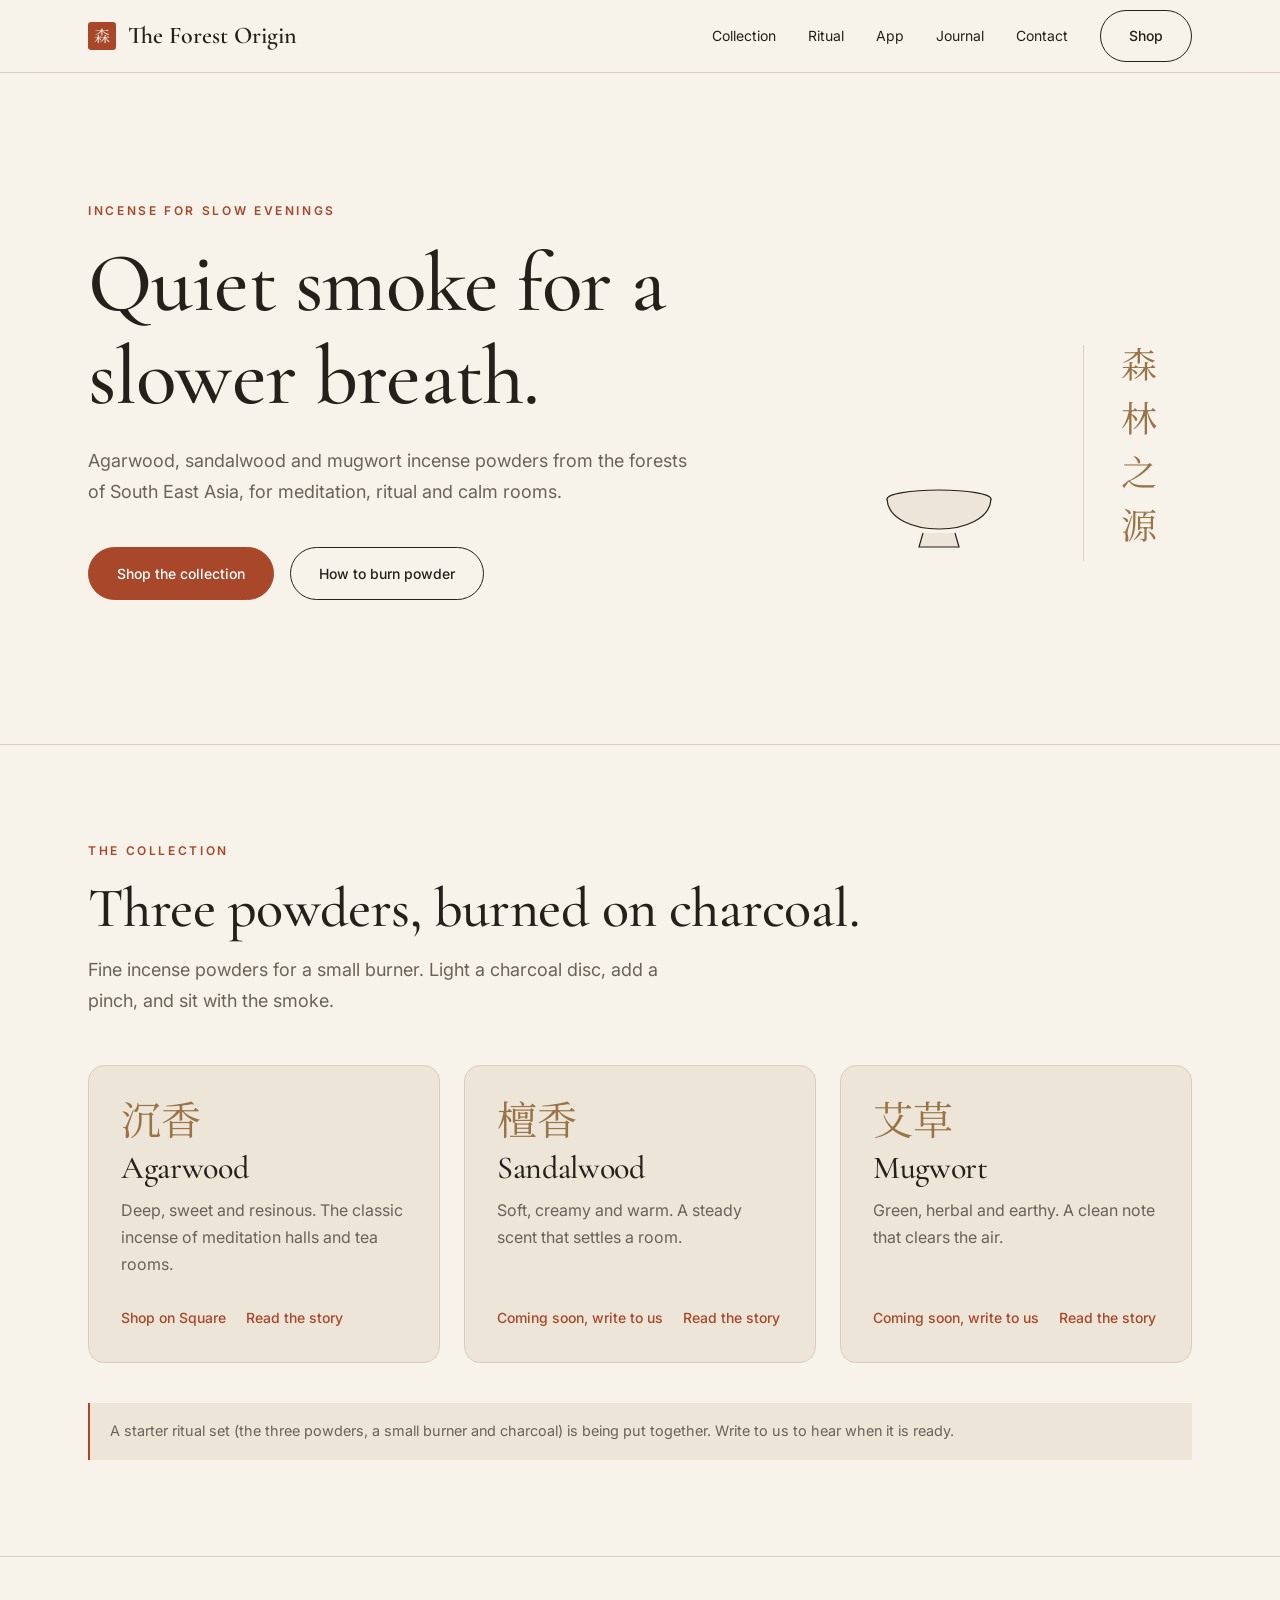
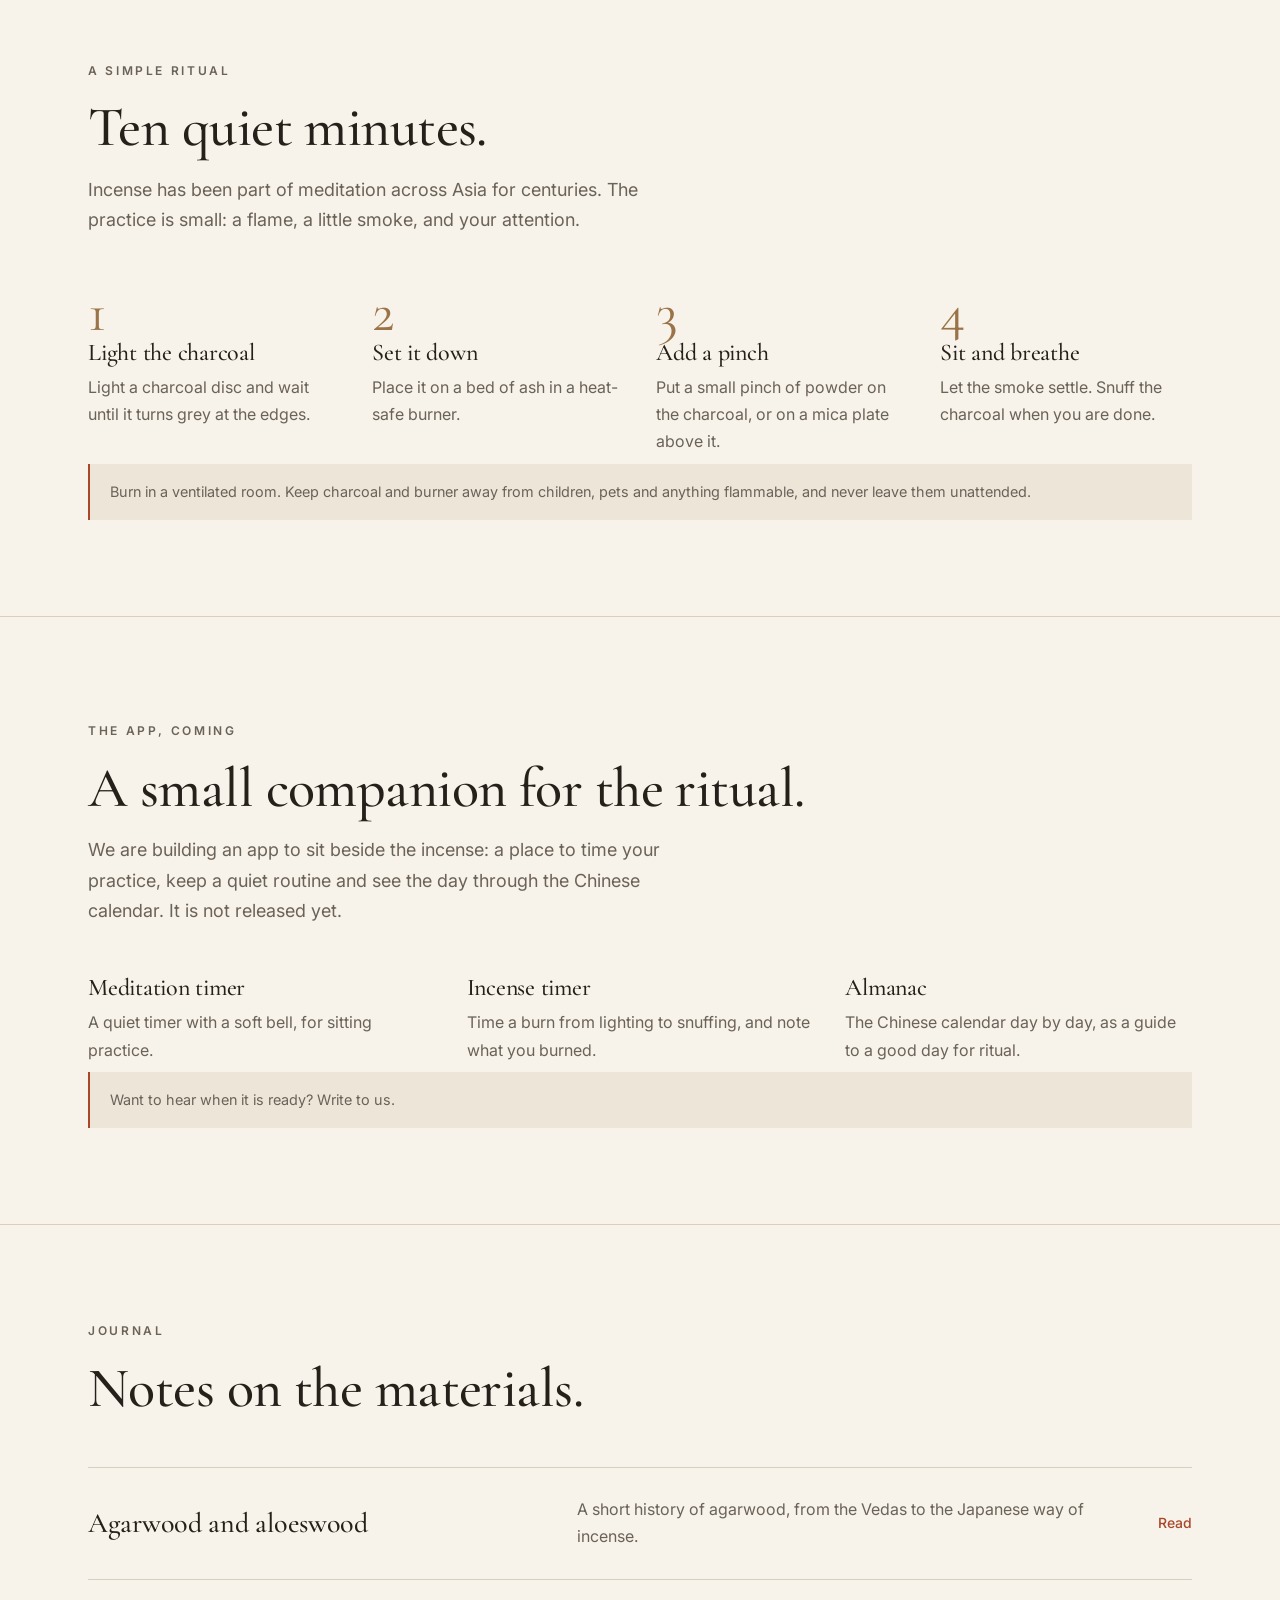
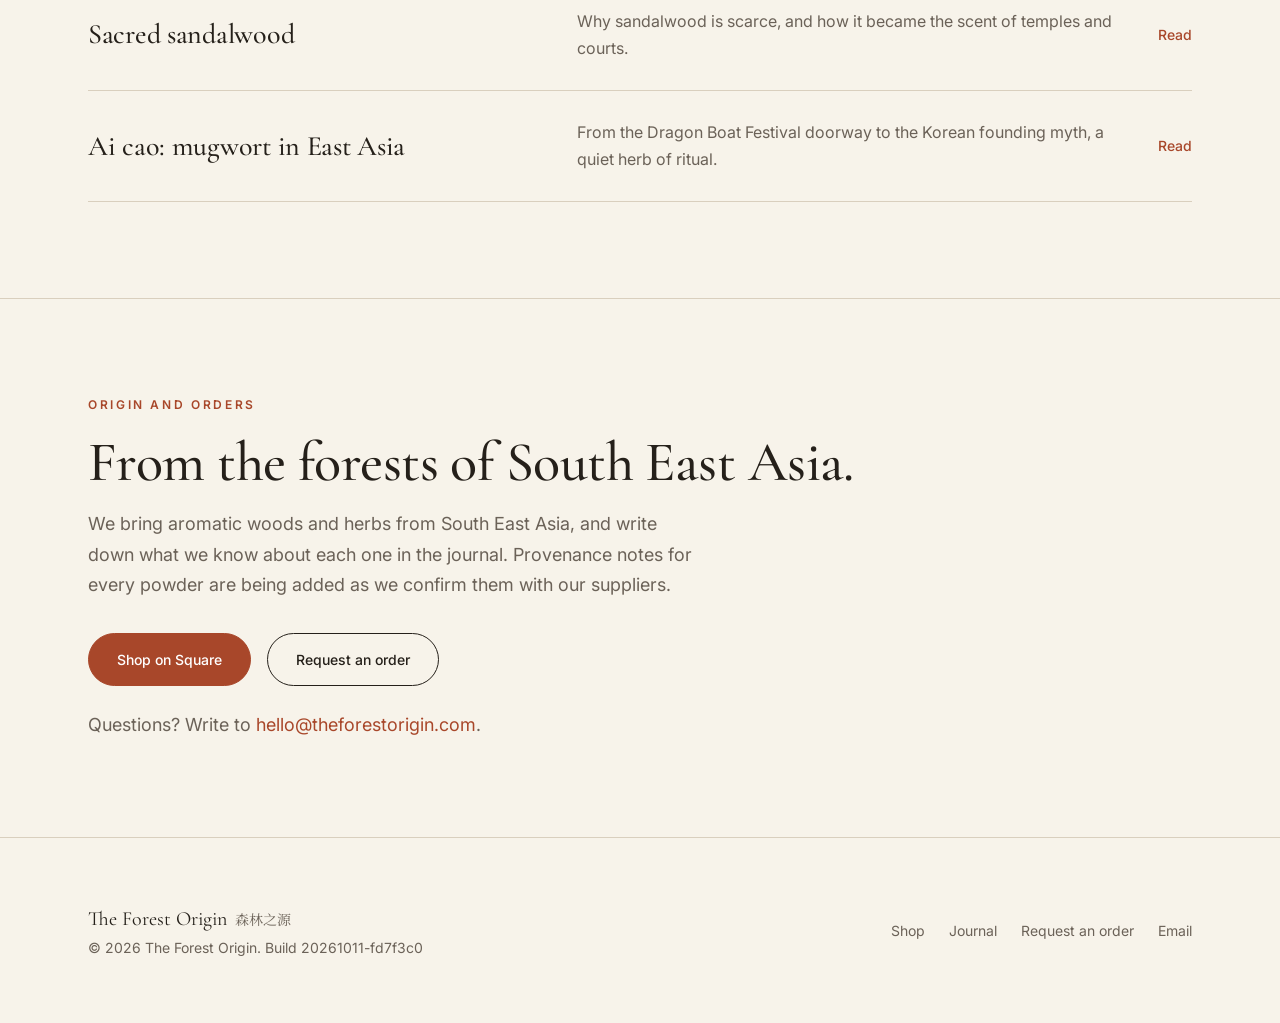
==== commit 0ea8c8dd: "publish: /app preview with western chart and bazi reading layer" ====
--- a/index.html
+++ b/index.html
@@ -1,2 +1,2 @@
-<!DOCTYPE html><html lang="en"><head><meta name="build" content="20261011-8e5e628"><meta charset="utf-8"><link rel="icon" type="image/svg+xml" href="/favicon.svg"><meta name="viewport" content="width=device-width, initial-scale=1"><meta name="generator" content="Astro v7.3.8"><!-- search and sharing: no share image yet, the old one showed the previous brand --><title>The Forest Origin | Incense for meditation and slow evenings</title><meta name="description" content="Agarwood, sandalwood and mugwort incense powders from the forests of South East Asia, for meditation, ritual and calm rooms."><link rel="canonical" href="https://theforestorigin.com/"><meta property="og:type" content="website"><meta property="og:url" content="https://theforestorigin.com/"><meta property="og:title" content="The Forest Origin | Incense for meditation and slow evenings"><meta property="og:description" content="Agarwood, sandalwood and mugwort incense powders from the forests of South East Asia, for meditation, ritual and calm rooms."><meta name="twitter:card" content="summary"><link rel="preconnect" href="https://fonts.googleapis.com"><link rel="preconnect" href="https://fonts.gstatic.com" crossorigin><link href="https://fonts.googleapis.com/css2?family=Cormorant+Garamond:ital,wght@0,400;0,500;0,600;1,400&family=Inter:wght@400;500;600&display=swap" rel="stylesheet"><!-- cjk serif, subset to the characters used on the site so it stays small --><link href="https://fonts.googleapis.com/css2?family=Noto+Serif+SC:wght@400;600&text=森林之源沉香檀香艾草&display=swap" rel="stylesheet"><link rel="stylesheet" href="/assets/BaseLayout.CFxsqkQQ.css"><style>.hero[data-astro-cid-ge2uvauf]{grid-template-columns:minmax(0,1fr);align-items:center;gap:3rem;padding-block:5rem 6rem;display:grid}h1[data-astro-cid-ge2uvauf]{margin:1rem 0 1.5rem;font-size:clamp(2.75rem,7vw,5.25rem)}.actions[data-astro-cid-ge2uvauf]{flex-wrap:wrap;gap:1rem;margin-top:2.5rem;display:flex}.art[data-astro-cid-ge2uvauf]{justify-content:center;align-items:flex-end;gap:1.5rem;display:flex}.smoke[data-astro-cid-ge2uvauf]{width:min(15rem,52vw);height:auto}.vertical[data-astro-cid-ge2uvauf]{writing-mode:vertical-rl;letter-spacing:.5em;color:var(--color-sand);border-left:1px solid var(--color-line);padding-left:1.5rem;font-size:2.25rem}.wisp[data-astro-cid-ge2uvauf]{fill:none;stroke:var(--color-ink);stroke-width:1.2px;stroke-linecap:round;stroke-dasharray:1;stroke-dashoffset:1px;opacity:.4;animation:10s ease-in-out infinite rise}.w2[data-astro-cid-ge2uvauf]{animation-delay:-3.5s}.w3[data-astro-cid-ge2uvauf]{animation-delay:-7s}.burner[data-astro-cid-ge2uvauf]{fill:var(--color-stone);stroke:var(--color-ink);stroke-width:1.2px}@keyframes rise{0%{stroke-dashoffset:1px;opacity:0}25%{opacity:.5}70%{opacity:.3}to{stroke-dashoffset:-1px;opacity:0}}@media (prefers-reduced-motion:reduce){.wisp[data-astro-cid-ge2uvauf]{stroke-dashoffset:0;opacity:.35}}@media (width>=64rem){.hero[data-astro-cid-ge2uvauf]{grid-template-columns:minmax(0,1.25fr) minmax(0,.75fr);padding-block:8rem 9rem}}.grid[data-astro-cid-ogjphvub]{gap:1.5rem;margin-top:3rem;display:grid}.glyph[data-astro-cid-ogjphvub]{color:var(--color-sand);font-size:2.5rem;line-height:1}@media (width>=48rem){.grid[data-astro-cid-ogjphvub]{grid-template-columns:repeat(3,1fr)}}.steps[data-astro-cid-cbmsny5q]{counter-reset:step;gap:2rem;margin:3rem 0 0;padding:0;list-style:none;display:grid}.steps[data-astro-cid-cbmsny5q] li[data-astro-cid-cbmsny5q]:before{counter-increment:step;content:counter(step);font-family:var(--font-display);color:var(--color-sand);font-size:3.5rem;line-height:1;display:block}h3[data-astro-cid-cbmsny5q]{font-size:1.5rem}p[data-astro-cid-cbmsny5q]{color:var(--color-muted);margin-top:.5rem}@media (width>=48rem){.steps[data-astro-cid-cbmsny5q]{grid-template-columns:repeat(4,1fr)}}.features[data-astro-cid-4dfyu3fh]{gap:2rem;margin:3rem 0 0;padding:0;list-style:none;display:grid}h3[data-astro-cid-4dfyu3fh]{font-size:1.5rem}p[data-astro-cid-4dfyu3fh]{color:var(--color-muted);margin-top:.5rem}.note[data-astro-cid-4dfyu3fh]{color:var(--color-muted)}@media (width>=48rem){.features[data-astro-cid-4dfyu3fh]{grid-template-columns:repeat(3,1fr)}}.list[data-astro-cid-mrzxueen]{border-top:1px solid var(--color-line);margin-top:3rem}.item[data-astro-cid-mrzxueen]{border-bottom:1px solid var(--color-line);gap:.5rem;padding-block:1.75rem;text-decoration:none;display:grid}h3[data-astro-cid-mrzxueen]{font-size:1.75rem;transition:color .3s}.item[data-astro-cid-mrzxueen]:hover h3[data-astro-cid-mrzxueen]{color:var(--color-ember)}p[data-astro-cid-mrzxueen]{color:var(--color-muted)}@media (width>=48rem){.item[data-astro-cid-mrzxueen]{grid-template-columns:1fr 1.2fr auto;align-items:center;gap:2rem}}.actions[data-astro-cid-he3spzz3]{flex-wrap:wrap;gap:1rem;margin-block:2rem 1.5rem;display:flex}.mail[data-astro-cid-he3spzz3]{color:var(--color-ember)}
-</style></head><body><header class="site-header" data-astro-cid-nen7h5rs><div class="wrap bar" data-astro-cid-nen7h5rs><a href="/" class="brand" aria-label="The Forest Origin, home" data-astro-cid-nen7h5rs><span class="seal cjk" aria-hidden="true" data-astro-cid-nen7h5rs>森</span><span class="brand-name" data-astro-cid-nen7h5rs>The Forest Origin</span></a><!-- desktop navigation --><nav class="nav-links" aria-label="Main" data-astro-cid-nen7h5rs><a href="/#collection" data-astro-cid-nen7h5rs>Collection</a><a href="/#ritual" data-astro-cid-nen7h5rs>Ritual</a><a href="/#app" data-astro-cid-nen7h5rs>App</a><a href="/#journal" data-astro-cid-nen7h5rs>Journal</a><a href="/#contact" data-astro-cid-nen7h5rs>Contact</a><a href="https://theforestorigin.square.site/" class="btn btn-quiet" rel="noopener noreferrer" data-astro-cid-nen7h5rs>Shop</a></nav><!-- mobile navigation: a details element, no javascript --><details class="menu" data-astro-cid-nen7h5rs><summary data-astro-cid-nen7h5rs>Menu</summary><nav class="menu-panel" aria-label="Main" data-astro-cid-nen7h5rs><a href="/#collection" data-astro-cid-nen7h5rs>Collection</a><a href="/#ritual" data-astro-cid-nen7h5rs>Ritual</a><a href="/#app" data-astro-cid-nen7h5rs>App</a><a href="/#journal" data-astro-cid-nen7h5rs>Journal</a><a href="/#contact" data-astro-cid-nen7h5rs>Contact</a><a href="https://theforestorigin.square.site/" rel="noopener noreferrer" data-astro-cid-nen7h5rs>Shop</a></nav></details></div></header><main><section class="wrap hero" data-astro-cid-ge2uvauf><div data-astro-cid-ge2uvauf><p class="eyebrow" data-astro-cid-ge2uvauf>Incense for slow evenings</p><h1 data-astro-cid-ge2uvauf>Quiet smoke for a slower breath.</h1><p class="lede" data-astro-cid-ge2uvauf>Agarwood, sandalwood and mugwort incense powders from the forests of South East Asia, for meditation, ritual and calm rooms.</p><div class="actions" data-astro-cid-ge2uvauf><a href="https://theforestorigin.square.site/" class="btn btn-primary" rel="noopener noreferrer" data-astro-cid-ge2uvauf>Shop the collection</a><a href="/#ritual" class="btn btn-quiet" data-astro-cid-ge2uvauf>How to burn powder</a></div></div><div class="art" data-astro-cid-ge2uvauf><!-- line drawing of a small burner with three wisps of smoke --><svg class="smoke" viewBox="0 0 240 320" role="img" aria-label="Smoke rising from a small incense burner" data-astro-cid-ge2uvauf><!-- pathLength 1 lets the css animate the wisps as fractions --><path class="wisp w1" pathLength="1" d="M120 248 C100 215 142 195 118 160 S132 108 112 70 S128 24 118 0" data-astro-cid-ge2uvauf></path><path class="wisp w2" pathLength="1" d="M128 248 C150 218 108 196 132 162 S112 112 134 76 S114 30 126 6" data-astro-cid-ge2uvauf></path><path class="wisp w3" pathLength="1" d="M112 248 C94 222 130 204 108 172 S124 128 104 94 S120 52 110 20" data-astro-cid-ge2uvauf></path><ellipse class="burner" cx="120" cy="258" rx="52" ry="9" data-astro-cid-ge2uvauf></ellipse><path class="burner" d="M68 258 C70 298 170 298 172 258" data-astro-cid-ge2uvauf></path><path class="burner" d="M104 292 L100 306 H140 L136 292" data-astro-cid-ge2uvauf></path></svg><!-- the brand name set upright, a quiet east asian touch --><span class="vertical cjk" aria-hidden="true" data-astro-cid-ge2uvauf>森林之源</span></div></section><section id="collection" class="section" data-astro-cid-ogjphvub><div class="wrap" data-astro-cid-ogjphvub><p class="eyebrow" data-astro-cid-ogjphvub>The collection</p><h2 class="section-title" data-astro-cid-ogjphvub>Three powders, burned on charcoal.</h2><p class="lede" data-astro-cid-ogjphvub>Fine incense powders for a small burner. Light a charcoal disc, add a pinch, and sit with the smoke.</p><div class="grid" data-astro-cid-ogjphvub><article class="card" data-astro-cid-ogjphvub><span class="glyph cjk" aria-hidden="true" data-astro-cid-ogjphvub>沉香</span><h3 data-astro-cid-ogjphvub>Agarwood</h3><p data-astro-cid-ogjphvub>Deep, sweet and resinous. The classic incense of meditation halls and tea rooms.</p><div class="card-links" data-astro-cid-ogjphvub><a href="https://theforestorigin.square.site/" class="link-arrow" rel="noopener noreferrer" data-astro-cid-ogjphvub>Shop on Square</a><a href="/articles/agarwood" class="link-arrow" data-astro-cid-ogjphvub>Read the story</a></div></article><article class="card" data-astro-cid-ogjphvub><span class="glyph cjk" aria-hidden="true" data-astro-cid-ogjphvub>檀香</span><h3 data-astro-cid-ogjphvub>Sandalwood</h3><p data-astro-cid-ogjphvub>Soft, creamy and warm. A steady scent that settles a room.</p><div class="card-links" data-astro-cid-ogjphvub><a href="mailto:hello@theforestorigin.com?subject=Sandalwood%20powder" class="link-arrow" data-astro-cid-ogjphvub>Coming soon, write to us</a><a href="/articles/sandalwood" class="link-arrow" data-astro-cid-ogjphvub>Read the story</a></div></article><article class="card" data-astro-cid-ogjphvub><span class="glyph cjk" aria-hidden="true" data-astro-cid-ogjphvub>艾草</span><h3 data-astro-cid-ogjphvub>Mugwort</h3><p data-astro-cid-ogjphvub>Green, herbal and earthy. A clean note that clears the air.</p><div class="card-links" data-astro-cid-ogjphvub><a href="mailto:hello@theforestorigin.com?subject=Mugwort%20powder" class="link-arrow" data-astro-cid-ogjphvub>Coming soon, write to us</a><a href="/articles/mugwort" class="link-arrow" data-astro-cid-ogjphvub>Read the story</a></div></article></div><!-- starter set is planned, not yet on sale --><p class="note" data-astro-cid-ogjphvub>A starter ritual set (the three powders, a small burner and charcoal) is being put together. <a href="mailto:hello@theforestorigin.com?subject=Starter%20ritual%20set" data-astro-cid-ogjphvub>Write to us</a> to hear when it is ready.</p></div></section><section id="ritual" class="section" data-astro-cid-cbmsny5q><div class="wrap" data-astro-cid-cbmsny5q><p class="eyebrow" data-astro-cid-cbmsny5q>A simple ritual</p><h2 class="section-title" data-astro-cid-cbmsny5q>Ten quiet minutes.</h2><p class="lede" data-astro-cid-cbmsny5q>Incense has been part of meditation across Asia for centuries. The practice is small: a flame, a little smoke, and your attention.</p><ol class="steps" data-astro-cid-cbmsny5q><li data-astro-cid-cbmsny5q><h3 data-astro-cid-cbmsny5q>Light the charcoal</h3><p data-astro-cid-cbmsny5q>Light a charcoal disc and wait until it turns grey at the edges.</p></li><li data-astro-cid-cbmsny5q><h3 data-astro-cid-cbmsny5q>Set it down</h3><p data-astro-cid-cbmsny5q>Place it on a bed of ash in a heat-safe burner.</p></li><li data-astro-cid-cbmsny5q><h3 data-astro-cid-cbmsny5q>Add a pinch</h3><p data-astro-cid-cbmsny5q>Put a small pinch of powder on the charcoal, or on a mica plate above it.</p></li><li data-astro-cid-cbmsny5q><h3 data-astro-cid-cbmsny5q>Sit and breathe</h3><p data-astro-cid-cbmsny5q>Let the smoke settle. Snuff the charcoal when you are done.</p></li></ol><p class="note" data-astro-cid-cbmsny5q>Burn in a ventilated room. Keep charcoal and burner away from children, pets and anything flammable, and never leave them unattended.</p></div></section><section id="app" class="section" data-astro-cid-4dfyu3fh><div class="wrap" data-astro-cid-4dfyu3fh><p class="eyebrow" data-astro-cid-4dfyu3fh>The app, coming</p><h2 class="section-title" data-astro-cid-4dfyu3fh>A small companion for the ritual.</h2><p class="lede" data-astro-cid-4dfyu3fh>We are building an app to sit beside the incense: a place to time your practice, keep a quiet routine and see the day through the Chinese calendar. It is not released yet.</p><ul class="features" data-astro-cid-4dfyu3fh><li data-astro-cid-4dfyu3fh><h3 data-astro-cid-4dfyu3fh>Meditation timer</h3><p data-astro-cid-4dfyu3fh>A quiet timer with a soft bell, for sitting practice.</p></li><li data-astro-cid-4dfyu3fh><h3 data-astro-cid-4dfyu3fh>Incense timer</h3><p data-astro-cid-4dfyu3fh>Time a burn from lighting to snuffing, and note what you burned.</p></li><li data-astro-cid-4dfyu3fh><h3 data-astro-cid-4dfyu3fh>Almanac</h3><p data-astro-cid-4dfyu3fh>The Chinese calendar day by day, as a guide to a good day for ritual.</p></li></ul><p class="note" data-astro-cid-4dfyu3fh>Want to hear when it is ready? <a href="mailto:hello@theforestorigin.com?subject=Forest%20Origin%20app" data-astro-cid-4dfyu3fh>Write to us</a>.</p></div></section><section id="journal" class="section" data-astro-cid-mrzxueen><div class="wrap" data-astro-cid-mrzxueen><p class="eyebrow" data-astro-cid-mrzxueen>Journal</p><h2 class="section-title" data-astro-cid-mrzxueen>Notes on the materials.</h2><div class="list" data-astro-cid-mrzxueen><a href="/articles/agarwood" class="item" data-astro-cid-mrzxueen><h3 data-astro-cid-mrzxueen>Agarwood and aloeswood</h3><p data-astro-cid-mrzxueen>A short history of agarwood, from the Vedas to the Japanese way of incense.</p><span class="link-arrow" data-astro-cid-mrzxueen>Read</span></a><a href="/articles/sandalwood" class="item" data-astro-cid-mrzxueen><h3 data-astro-cid-mrzxueen>Sacred sandalwood</h3><p data-astro-cid-mrzxueen>Why sandalwood is scarce, and how it became the scent of temples and courts.</p><span class="link-arrow" data-astro-cid-mrzxueen>Read</span></a><a href="/articles/mugwort" class="item" data-astro-cid-mrzxueen><h3 data-astro-cid-mrzxueen>Ai cao: mugwort in East Asia</h3><p data-astro-cid-mrzxueen>From the Dragon Boat Festival doorway to the Korean founding myth, a quiet herb of ritual.</p><span class="link-arrow" data-astro-cid-mrzxueen>Read</span></a></div></div></section><section id="contact" class="section" data-astro-cid-he3spzz3><div class="wrap" data-astro-cid-he3spzz3><p class="eyebrow" data-astro-cid-he3spzz3>Origin and orders</p><h2 class="section-title" data-astro-cid-he3spzz3>From the forests of South East Asia.</h2><p class="lede" data-astro-cid-he3spzz3>We bring aromatic woods and herbs from South East Asia, and write down what we know about each one in the journal. Provenance notes for every powder are being added as we confirm them with our suppliers.</p><div class="actions" data-astro-cid-he3spzz3><a href="https://theforestorigin.square.site/" class="btn btn-primary" rel="noopener noreferrer" data-astro-cid-he3spzz3>Shop on Square</a><a href="https://forms.gle/QYphnyzFG8JDZHSd8" class="btn btn-quiet" rel="noopener noreferrer" data-astro-cid-he3spzz3>Request an order</a></div><p class="lede" data-astro-cid-he3spzz3>Questions? Write to <a href="mailto:hello@theforestorigin.com" class="mail" data-astro-cid-he3spzz3>hello@theforestorigin.com</a>.</p></div></section></main><footer class="site-footer" data-astro-cid-jo6i4kqk><div class="wrap bar" data-astro-cid-jo6i4kqk><div data-astro-cid-jo6i4kqk><span class="name" data-astro-cid-jo6i4kqk>The Forest Origin</span><span class="cjk" data-astro-cid-jo6i4kqk>森林之源</span><p data-astro-cid-jo6i4kqk>&copy; 2026 The Forest Origin. Build 20261011-8e5e628</p></div><nav class="links" aria-label="Footer" data-astro-cid-jo6i4kqk><a href="https://theforestorigin.square.site/" rel="noopener noreferrer" data-astro-cid-jo6i4kqk>Shop</a><a href="/#journal" data-astro-cid-jo6i4kqk>Journal</a><a href="https://forms.gle/QYphnyzFG8JDZHSd8" rel="noopener noreferrer" data-astro-cid-jo6i4kqk>Request an order</a><a href="mailto:hello@theforestorigin.com" data-astro-cid-jo6i4kqk>Email</a></nav></div></footer></body></html>+<!DOCTYPE html><html lang="en"><head><meta name="build" content="20261011-fd7f3c0"><meta charset="utf-8"><link rel="icon" type="image/svg+xml" href="/favicon.svg"><meta name="viewport" content="width=device-width, initial-scale=1"><meta name="generator" content="Astro v7.3.8"><!-- search and sharing: no share image yet, the old one showed the previous brand --><title>The Forest Origin | Incense for meditation and slow evenings</title><meta name="description" content="Agarwood, sandalwood and mugwort incense powders from the forests of South East Asia, for meditation, ritual and calm rooms."><link rel="canonical" href="https://theforestorigin.com/"><meta property="og:type" content="website"><meta property="og:url" content="https://theforestorigin.com/"><meta property="og:title" content="The Forest Origin | Incense for meditation and slow evenings"><meta property="og:description" content="Agarwood, sandalwood and mugwort incense powders from the forests of South East Asia, for meditation, ritual and calm rooms."><meta name="twitter:card" content="summary"><link rel="preconnect" href="https://fonts.googleapis.com"><link rel="preconnect" href="https://fonts.gstatic.com" crossorigin><link href="https://fonts.googleapis.com/css2?family=Cormorant+Garamond:ital,wght@0,400;0,500;0,600;1,400&family=Inter:wght@400;500;600&display=swap" rel="stylesheet"><!-- cjk serif, subset to the characters used on the site so it stays small --><link href="https://fonts.googleapis.com/css2?family=Noto+Serif+SC:wght@400;600&text=森林之源沉香檀香艾草&display=swap" rel="stylesheet"><link rel="stylesheet" href="/assets/BaseLayout.CFxsqkQQ.css"><style>.hero[data-astro-cid-ge2uvauf]{grid-template-columns:minmax(0,1fr);align-items:center;gap:3rem;padding-block:5rem 6rem;display:grid}h1[data-astro-cid-ge2uvauf]{margin:1rem 0 1.5rem;font-size:clamp(2.75rem,7vw,5.25rem)}.actions[data-astro-cid-ge2uvauf]{flex-wrap:wrap;gap:1rem;margin-top:2.5rem;display:flex}.art[data-astro-cid-ge2uvauf]{justify-content:center;align-items:flex-end;gap:1.5rem;display:flex}.smoke[data-astro-cid-ge2uvauf]{width:min(15rem,52vw);height:auto}.vertical[data-astro-cid-ge2uvauf]{writing-mode:vertical-rl;letter-spacing:.5em;color:var(--color-sand);border-left:1px solid var(--color-line);padding-left:1.5rem;font-size:2.25rem}.wisp[data-astro-cid-ge2uvauf]{fill:none;stroke:var(--color-ink);stroke-width:1.2px;stroke-linecap:round;stroke-dasharray:1;stroke-dashoffset:1px;opacity:.4;animation:10s ease-in-out infinite rise}.w2[data-astro-cid-ge2uvauf]{animation-delay:-3.5s}.w3[data-astro-cid-ge2uvauf]{animation-delay:-7s}.burner[data-astro-cid-ge2uvauf]{fill:var(--color-stone);stroke:var(--color-ink);stroke-width:1.2px}@keyframes rise{0%{stroke-dashoffset:1px;opacity:0}25%{opacity:.5}70%{opacity:.3}to{stroke-dashoffset:-1px;opacity:0}}@media (prefers-reduced-motion:reduce){.wisp[data-astro-cid-ge2uvauf]{stroke-dashoffset:0;opacity:.35}}@media (width>=64rem){.hero[data-astro-cid-ge2uvauf]{grid-template-columns:minmax(0,1.25fr) minmax(0,.75fr);padding-block:8rem 9rem}}.grid[data-astro-cid-ogjphvub]{gap:1.5rem;margin-top:3rem;display:grid}.glyph[data-astro-cid-ogjphvub]{color:var(--color-sand);font-size:2.5rem;line-height:1}@media (width>=48rem){.grid[data-astro-cid-ogjphvub]{grid-template-columns:repeat(3,1fr)}}.steps[data-astro-cid-cbmsny5q]{counter-reset:step;gap:2rem;margin:3rem 0 0;padding:0;list-style:none;display:grid}.steps[data-astro-cid-cbmsny5q] li[data-astro-cid-cbmsny5q]:before{counter-increment:step;content:counter(step);font-family:var(--font-display);color:var(--color-sand);font-size:3.5rem;line-height:1;display:block}h3[data-astro-cid-cbmsny5q]{font-size:1.5rem}p[data-astro-cid-cbmsny5q]{color:var(--color-muted);margin-top:.5rem}@media (width>=48rem){.steps[data-astro-cid-cbmsny5q]{grid-template-columns:repeat(4,1fr)}}.features[data-astro-cid-4dfyu3fh]{gap:2rem;margin:3rem 0 0;padding:0;list-style:none;display:grid}h3[data-astro-cid-4dfyu3fh]{font-size:1.5rem}p[data-astro-cid-4dfyu3fh]{color:var(--color-muted);margin-top:.5rem}.note[data-astro-cid-4dfyu3fh]{color:var(--color-muted)}@media (width>=48rem){.features[data-astro-cid-4dfyu3fh]{grid-template-columns:repeat(3,1fr)}}.list[data-astro-cid-mrzxueen]{border-top:1px solid var(--color-line);margin-top:3rem}.item[data-astro-cid-mrzxueen]{border-bottom:1px solid var(--color-line);gap:.5rem;padding-block:1.75rem;text-decoration:none;display:grid}h3[data-astro-cid-mrzxueen]{font-size:1.75rem;transition:color .3s}.item[data-astro-cid-mrzxueen]:hover h3[data-astro-cid-mrzxueen]{color:var(--color-ember)}p[data-astro-cid-mrzxueen]{color:var(--color-muted)}@media (width>=48rem){.item[data-astro-cid-mrzxueen]{grid-template-columns:1fr 1.2fr auto;align-items:center;gap:2rem}}.actions[data-astro-cid-he3spzz3]{flex-wrap:wrap;gap:1rem;margin-block:2rem 1.5rem;display:flex}.mail[data-astro-cid-he3spzz3]{color:var(--color-ember)}
+</style></head><body><header class="site-header" data-astro-cid-nen7h5rs><div class="wrap bar" data-astro-cid-nen7h5rs><a href="/" class="brand" aria-label="The Forest Origin, home" data-astro-cid-nen7h5rs><span class="seal cjk" aria-hidden="true" data-astro-cid-nen7h5rs>森</span><span class="brand-name" data-astro-cid-nen7h5rs>The Forest Origin</span></a><!-- desktop navigation --><nav class="nav-links" aria-label="Main" data-astro-cid-nen7h5rs><a href="/#collection" data-astro-cid-nen7h5rs>Collection</a><a href="/#ritual" data-astro-cid-nen7h5rs>Ritual</a><a href="/#app" data-astro-cid-nen7h5rs>App</a><a href="/#journal" data-astro-cid-nen7h5rs>Journal</a><a href="/#contact" data-astro-cid-nen7h5rs>Contact</a><a href="https://theforestorigin.square.site/" class="btn btn-quiet" rel="noopener noreferrer" data-astro-cid-nen7h5rs>Shop</a></nav><!-- mobile navigation: a details element, no javascript --><details class="menu" data-astro-cid-nen7h5rs><summary data-astro-cid-nen7h5rs>Menu</summary><nav class="menu-panel" aria-label="Main" data-astro-cid-nen7h5rs><a href="/#collection" data-astro-cid-nen7h5rs>Collection</a><a href="/#ritual" data-astro-cid-nen7h5rs>Ritual</a><a href="/#app" data-astro-cid-nen7h5rs>App</a><a href="/#journal" data-astro-cid-nen7h5rs>Journal</a><a href="/#contact" data-astro-cid-nen7h5rs>Contact</a><a href="https://theforestorigin.square.site/" rel="noopener noreferrer" data-astro-cid-nen7h5rs>Shop</a></nav></details></div></header><main><section class="wrap hero" data-astro-cid-ge2uvauf><div data-astro-cid-ge2uvauf><p class="eyebrow" data-astro-cid-ge2uvauf>Incense for slow evenings</p><h1 data-astro-cid-ge2uvauf>Quiet smoke for a slower breath.</h1><p class="lede" data-astro-cid-ge2uvauf>Agarwood, sandalwood and mugwort incense powders from the forests of South East Asia, for meditation, ritual and calm rooms.</p><div class="actions" data-astro-cid-ge2uvauf><a href="https://theforestorigin.square.site/" class="btn btn-primary" rel="noopener noreferrer" data-astro-cid-ge2uvauf>Shop the collection</a><a href="/#ritual" class="btn btn-quiet" data-astro-cid-ge2uvauf>How to burn powder</a></div></div><div class="art" data-astro-cid-ge2uvauf><!-- line drawing of a small burner with three wisps of smoke --><svg class="smoke" viewBox="0 0 240 320" role="img" aria-label="Smoke rising from a small incense burner" data-astro-cid-ge2uvauf><!-- pathLength 1 lets the css animate the wisps as fractions --><path class="wisp w1" pathLength="1" d="M120 248 C100 215 142 195 118 160 S132 108 112 70 S128 24 118 0" data-astro-cid-ge2uvauf></path><path class="wisp w2" pathLength="1" d="M128 248 C150 218 108 196 132 162 S112 112 134 76 S114 30 126 6" data-astro-cid-ge2uvauf></path><path class="wisp w3" pathLength="1" d="M112 248 C94 222 130 204 108 172 S124 128 104 94 S120 52 110 20" data-astro-cid-ge2uvauf></path><ellipse class="burner" cx="120" cy="258" rx="52" ry="9" data-astro-cid-ge2uvauf></ellipse><path class="burner" d="M68 258 C70 298 170 298 172 258" data-astro-cid-ge2uvauf></path><path class="burner" d="M104 292 L100 306 H140 L136 292" data-astro-cid-ge2uvauf></path></svg><!-- the brand name set upright, a quiet east asian touch --><span class="vertical cjk" aria-hidden="true" data-astro-cid-ge2uvauf>森林之源</span></div></section><section id="collection" class="section" data-astro-cid-ogjphvub><div class="wrap" data-astro-cid-ogjphvub><p class="eyebrow" data-astro-cid-ogjphvub>The collection</p><h2 class="section-title" data-astro-cid-ogjphvub>Three powders, burned on charcoal.</h2><p class="lede" data-astro-cid-ogjphvub>Fine incense powders for a small burner. Light a charcoal disc, add a pinch, and sit with the smoke.</p><div class="grid" data-astro-cid-ogjphvub><article class="card" data-astro-cid-ogjphvub><span class="glyph cjk" aria-hidden="true" data-astro-cid-ogjphvub>沉香</span><h3 data-astro-cid-ogjphvub>Agarwood</h3><p data-astro-cid-ogjphvub>Deep, sweet and resinous. The classic incense of meditation halls and tea rooms.</p><div class="card-links" data-astro-cid-ogjphvub><a href="https://theforestorigin.square.site/" class="link-arrow" rel="noopener noreferrer" data-astro-cid-ogjphvub>Shop on Square</a><a href="/articles/agarwood" class="link-arrow" data-astro-cid-ogjphvub>Read the story</a></div></article><article class="card" data-astro-cid-ogjphvub><span class="glyph cjk" aria-hidden="true" data-astro-cid-ogjphvub>檀香</span><h3 data-astro-cid-ogjphvub>Sandalwood</h3><p data-astro-cid-ogjphvub>Soft, creamy and warm. A steady scent that settles a room.</p><div class="card-links" data-astro-cid-ogjphvub><a href="mailto:hello@theforestorigin.com?subject=Sandalwood%20powder" class="link-arrow" data-astro-cid-ogjphvub>Coming soon, write to us</a><a href="/articles/sandalwood" class="link-arrow" data-astro-cid-ogjphvub>Read the story</a></div></article><article class="card" data-astro-cid-ogjphvub><span class="glyph cjk" aria-hidden="true" data-astro-cid-ogjphvub>艾草</span><h3 data-astro-cid-ogjphvub>Mugwort</h3><p data-astro-cid-ogjphvub>Green, herbal and earthy. A clean note that clears the air.</p><div class="card-links" data-astro-cid-ogjphvub><a href="mailto:hello@theforestorigin.com?subject=Mugwort%20powder" class="link-arrow" data-astro-cid-ogjphvub>Coming soon, write to us</a><a href="/articles/mugwort" class="link-arrow" data-astro-cid-ogjphvub>Read the story</a></div></article></div><!-- starter set is planned, not yet on sale --><p class="note" data-astro-cid-ogjphvub>A starter ritual set (the three powders, a small burner and charcoal) is being put together. <a href="mailto:hello@theforestorigin.com?subject=Starter%20ritual%20set" data-astro-cid-ogjphvub>Write to us</a> to hear when it is ready.</p></div></section><section id="ritual" class="section" data-astro-cid-cbmsny5q><div class="wrap" data-astro-cid-cbmsny5q><p class="eyebrow" data-astro-cid-cbmsny5q>A simple ritual</p><h2 class="section-title" data-astro-cid-cbmsny5q>Ten quiet minutes.</h2><p class="lede" data-astro-cid-cbmsny5q>Incense has been part of meditation across Asia for centuries. The practice is small: a flame, a little smoke, and your attention.</p><ol class="steps" data-astro-cid-cbmsny5q><li data-astro-cid-cbmsny5q><h3 data-astro-cid-cbmsny5q>Light the charcoal</h3><p data-astro-cid-cbmsny5q>Light a charcoal disc and wait until it turns grey at the edges.</p></li><li data-astro-cid-cbmsny5q><h3 data-astro-cid-cbmsny5q>Set it down</h3><p data-astro-cid-cbmsny5q>Place it on a bed of ash in a heat-safe burner.</p></li><li data-astro-cid-cbmsny5q><h3 data-astro-cid-cbmsny5q>Add a pinch</h3><p data-astro-cid-cbmsny5q>Put a small pinch of powder on the charcoal, or on a mica plate above it.</p></li><li data-astro-cid-cbmsny5q><h3 data-astro-cid-cbmsny5q>Sit and breathe</h3><p data-astro-cid-cbmsny5q>Let the smoke settle. Snuff the charcoal when you are done.</p></li></ol><p class="note" data-astro-cid-cbmsny5q>Burn in a ventilated room. Keep charcoal and burner away from children, pets and anything flammable, and never leave them unattended.</p></div></section><section id="app" class="section" data-astro-cid-4dfyu3fh><div class="wrap" data-astro-cid-4dfyu3fh><p class="eyebrow" data-astro-cid-4dfyu3fh>The app, coming</p><h2 class="section-title" data-astro-cid-4dfyu3fh>A small companion for the ritual.</h2><p class="lede" data-astro-cid-4dfyu3fh>We are building an app to sit beside the incense: a place to time your practice, keep a quiet routine and see the day through the Chinese calendar. It is not released yet.</p><ul class="features" data-astro-cid-4dfyu3fh><li data-astro-cid-4dfyu3fh><h3 data-astro-cid-4dfyu3fh>Meditation timer</h3><p data-astro-cid-4dfyu3fh>A quiet timer with a soft bell, for sitting practice.</p></li><li data-astro-cid-4dfyu3fh><h3 data-astro-cid-4dfyu3fh>Incense timer</h3><p data-astro-cid-4dfyu3fh>Time a burn from lighting to snuffing, and note what you burned.</p></li><li data-astro-cid-4dfyu3fh><h3 data-astro-cid-4dfyu3fh>Almanac</h3><p data-astro-cid-4dfyu3fh>The Chinese calendar day by day, as a guide to a good day for ritual.</p></li></ul><p class="note" data-astro-cid-4dfyu3fh>Want to hear when it is ready? <a href="mailto:hello@theforestorigin.com?subject=Forest%20Origin%20app" data-astro-cid-4dfyu3fh>Write to us</a>.</p></div></section><section id="journal" class="section" data-astro-cid-mrzxueen><div class="wrap" data-astro-cid-mrzxueen><p class="eyebrow" data-astro-cid-mrzxueen>Journal</p><h2 class="section-title" data-astro-cid-mrzxueen>Notes on the materials.</h2><div class="list" data-astro-cid-mrzxueen><a href="/articles/agarwood" class="item" data-astro-cid-mrzxueen><h3 data-astro-cid-mrzxueen>Agarwood and aloeswood</h3><p data-astro-cid-mrzxueen>A short history of agarwood, from the Vedas to the Japanese way of incense.</p><span class="link-arrow" data-astro-cid-mrzxueen>Read</span></a><a href="/articles/sandalwood" class="item" data-astro-cid-mrzxueen><h3 data-astro-cid-mrzxueen>Sacred sandalwood</h3><p data-astro-cid-mrzxueen>Why sandalwood is scarce, and how it became the scent of temples and courts.</p><span class="link-arrow" data-astro-cid-mrzxueen>Read</span></a><a href="/articles/mugwort" class="item" data-astro-cid-mrzxueen><h3 data-astro-cid-mrzxueen>Ai cao: mugwort in East Asia</h3><p data-astro-cid-mrzxueen>From the Dragon Boat Festival doorway to the Korean founding myth, a quiet herb of ritual.</p><span class="link-arrow" data-astro-cid-mrzxueen>Read</span></a></div></div></section><section id="contact" class="section" data-astro-cid-he3spzz3><div class="wrap" data-astro-cid-he3spzz3><p class="eyebrow" data-astro-cid-he3spzz3>Origin and orders</p><h2 class="section-title" data-astro-cid-he3spzz3>From the forests of South East Asia.</h2><p class="lede" data-astro-cid-he3spzz3>We bring aromatic woods and herbs from South East Asia, and write down what we know about each one in the journal. Provenance notes for every powder are being added as we confirm them with our suppliers.</p><div class="actions" data-astro-cid-he3spzz3><a href="https://theforestorigin.square.site/" class="btn btn-primary" rel="noopener noreferrer" data-astro-cid-he3spzz3>Shop on Square</a><a href="https://forms.gle/QYphnyzFG8JDZHSd8" class="btn btn-quiet" rel="noopener noreferrer" data-astro-cid-he3spzz3>Request an order</a></div><p class="lede" data-astro-cid-he3spzz3>Questions? Write to <a href="mailto:hello@theforestorigin.com" class="mail" data-astro-cid-he3spzz3>hello@theforestorigin.com</a>.</p></div></section></main><footer class="site-footer" data-astro-cid-jo6i4kqk><div class="wrap bar" data-astro-cid-jo6i4kqk><div data-astro-cid-jo6i4kqk><span class="name" data-astro-cid-jo6i4kqk>The Forest Origin</span><span class="cjk" data-astro-cid-jo6i4kqk>森林之源</span><p data-astro-cid-jo6i4kqk>&copy; 2026 The Forest Origin. Build 20261011-fd7f3c0</p></div><nav class="links" aria-label="Footer" data-astro-cid-jo6i4kqk><a href="https://theforestorigin.square.site/" rel="noopener noreferrer" data-astro-cid-jo6i4kqk>Shop</a><a href="/#journal" data-astro-cid-jo6i4kqk>Journal</a><a href="https://forms.gle/QYphnyzFG8JDZHSd8" rel="noopener noreferrer" data-astro-cid-jo6i4kqk>Request an order</a><a href="mailto:hello@theforestorigin.com" data-astro-cid-jo6i4kqk>Email</a></nav></div></footer></body></html>
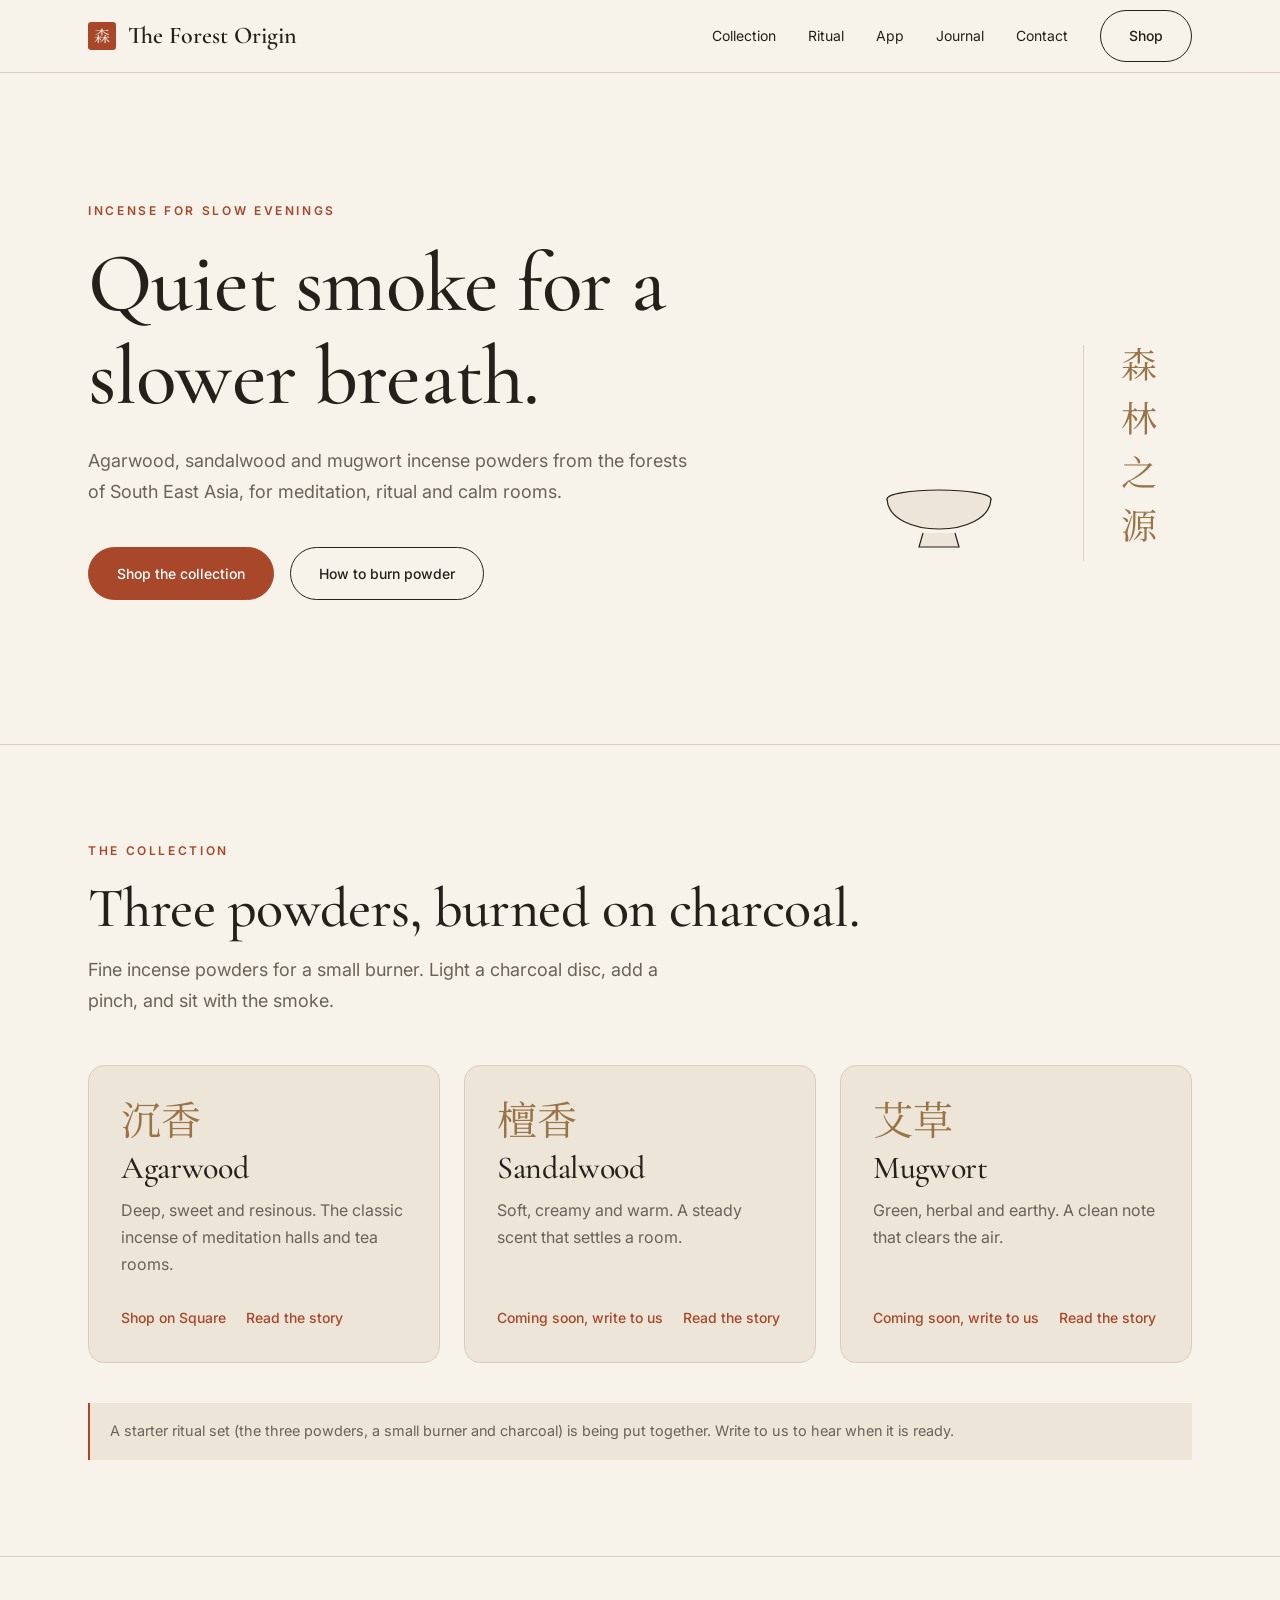
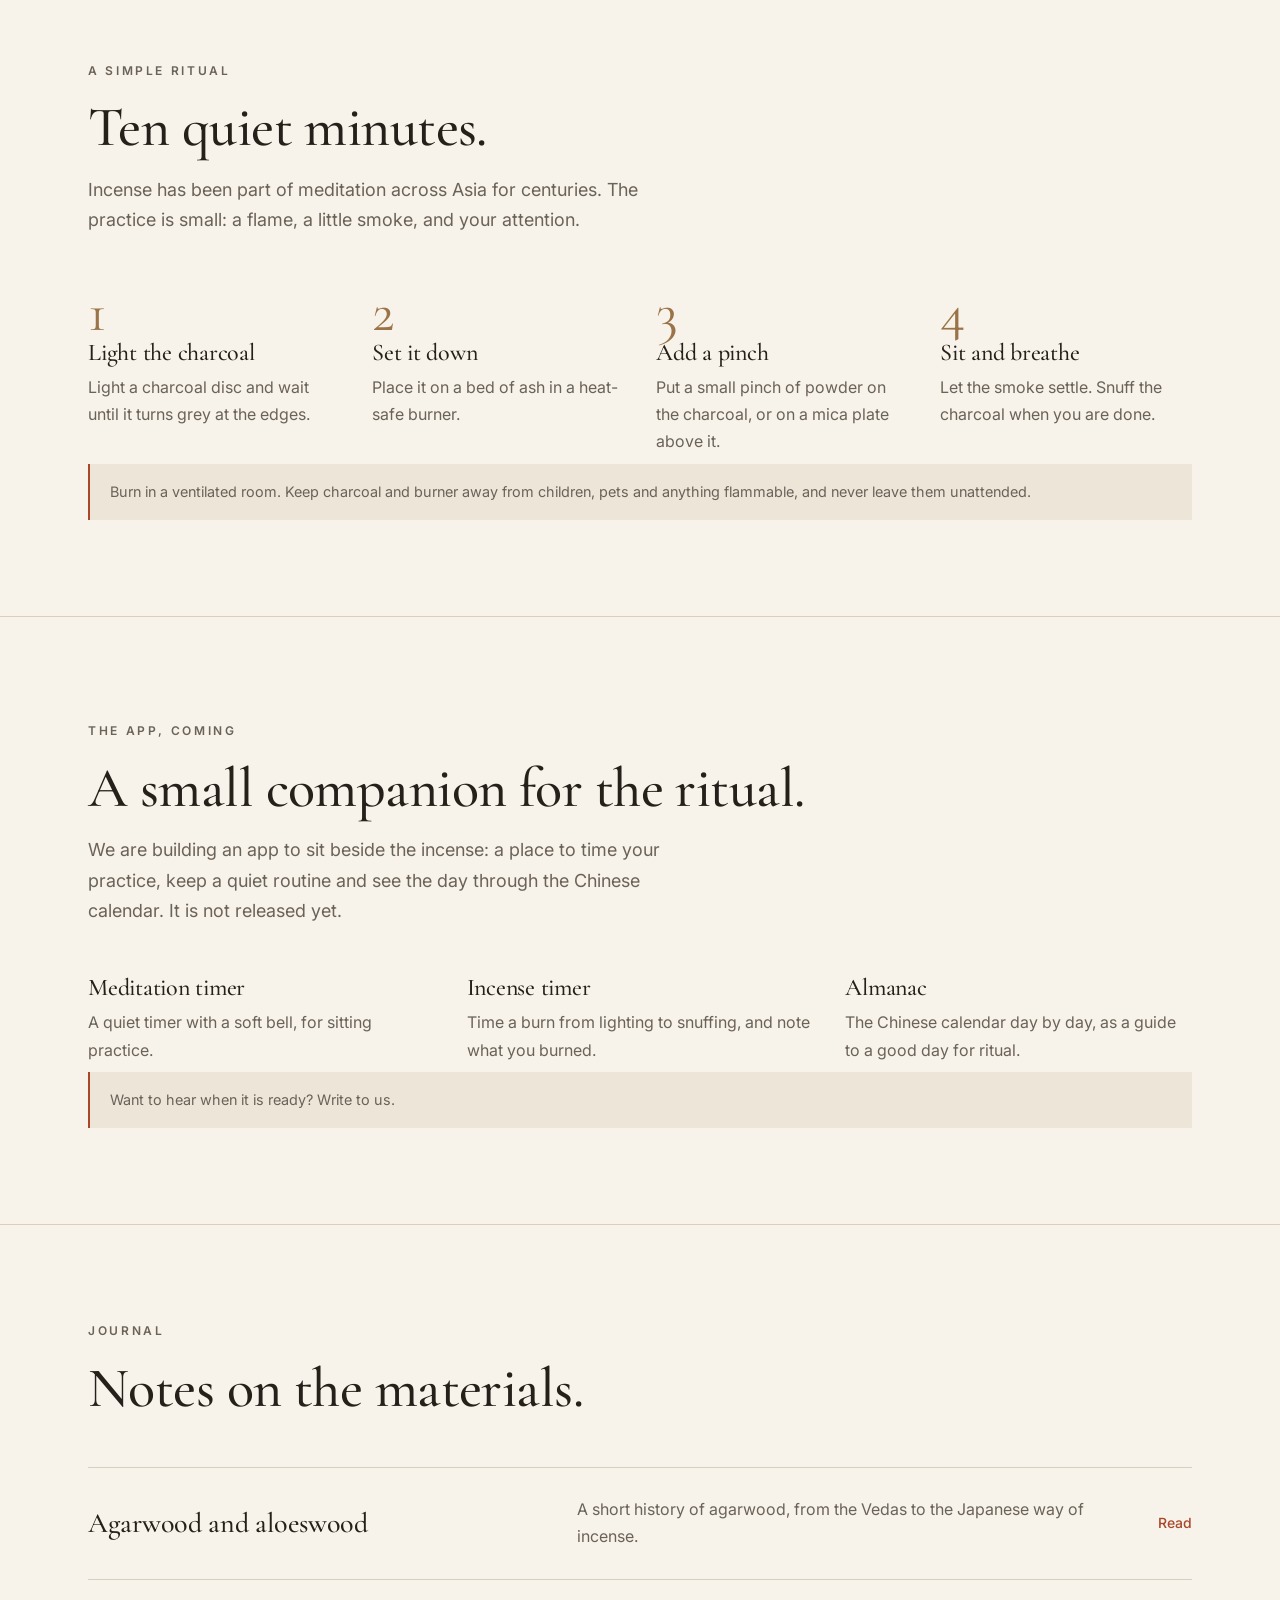
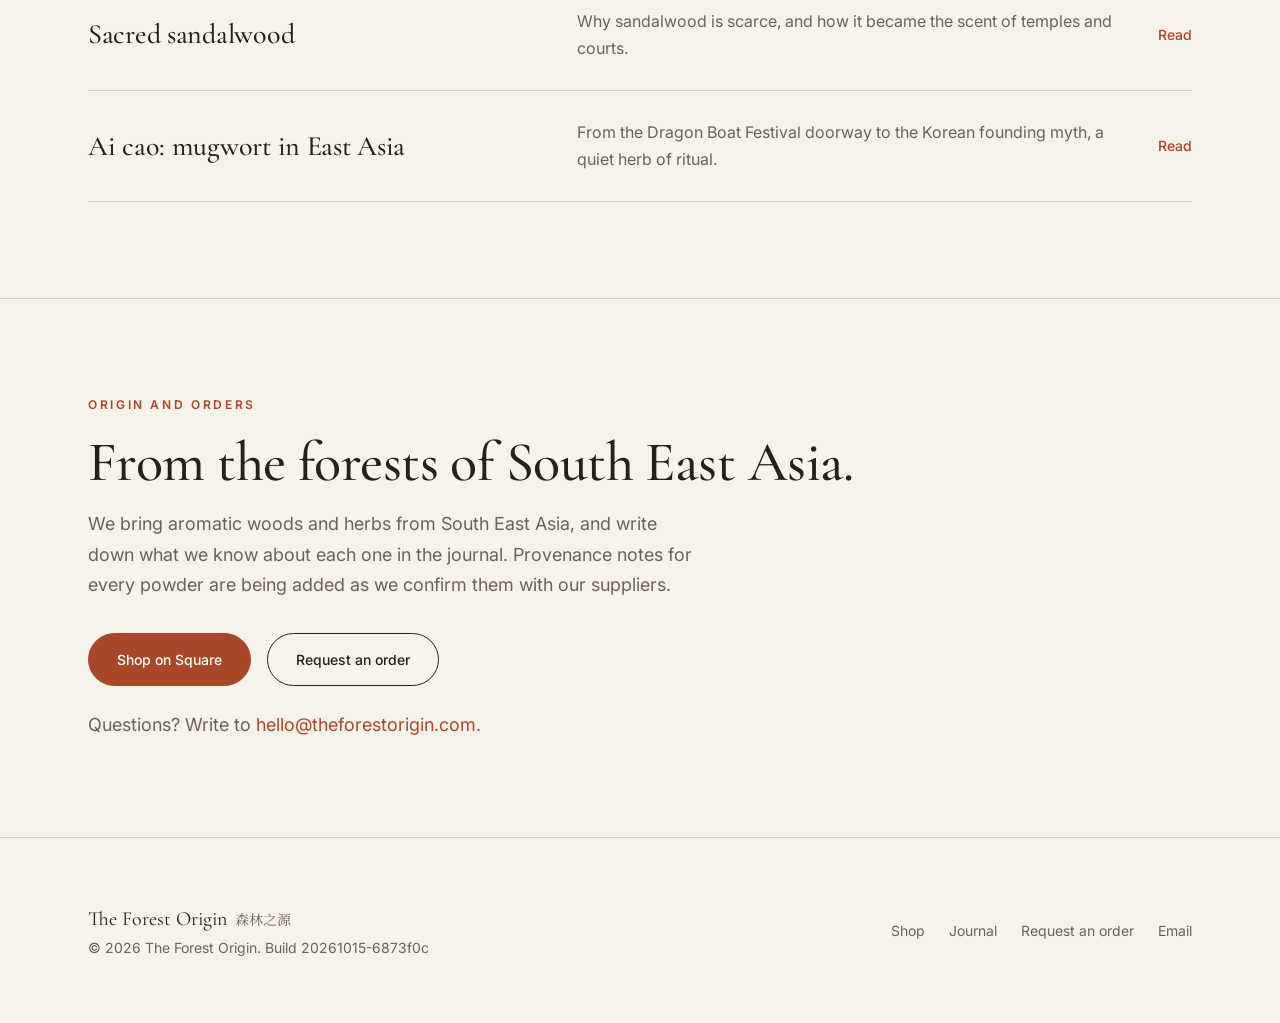
==== commit 98b5b5de: "publish: /app preview with birth place, rising sign, chart reading and Korean" ====
--- a/index.html
+++ b/index.html
@@ -1,2 +1,2 @@
-<!DOCTYPE html><html lang="en"><head><meta name="build" content="20261011-fd7f3c0"><meta charset="utf-8"><link rel="icon" type="image/svg+xml" href="/favicon.svg"><meta name="viewport" content="width=device-width, initial-scale=1"><meta name="generator" content="Astro v7.3.8"><!-- search and sharing: no share image yet, the old one showed the previous brand --><title>The Forest Origin | Incense for meditation and slow evenings</title><meta name="description" content="Agarwood, sandalwood and mugwort incense powders from the forests of South East Asia, for meditation, ritual and calm rooms."><link rel="canonical" href="https://theforestorigin.com/"><meta property="og:type" content="website"><meta property="og:url" content="https://theforestorigin.com/"><meta property="og:title" content="The Forest Origin | Incense for meditation and slow evenings"><meta property="og:description" content="Agarwood, sandalwood and mugwort incense powders from the forests of South East Asia, for meditation, ritual and calm rooms."><meta name="twitter:card" content="summary"><link rel="preconnect" href="https://fonts.googleapis.com"><link rel="preconnect" href="https://fonts.gstatic.com" crossorigin><link href="https://fonts.googleapis.com/css2?family=Cormorant+Garamond:ital,wght@0,400;0,500;0,600;1,400&family=Inter:wght@400;500;600&display=swap" rel="stylesheet"><!-- cjk serif, subset to the characters used on the site so it stays small --><link href="https://fonts.googleapis.com/css2?family=Noto+Serif+SC:wght@400;600&text=森林之源沉香檀香艾草&display=swap" rel="stylesheet"><link rel="stylesheet" href="/assets/BaseLayout.CFxsqkQQ.css"><style>.hero[data-astro-cid-ge2uvauf]{grid-template-columns:minmax(0,1fr);align-items:center;gap:3rem;padding-block:5rem 6rem;display:grid}h1[data-astro-cid-ge2uvauf]{margin:1rem 0 1.5rem;font-size:clamp(2.75rem,7vw,5.25rem)}.actions[data-astro-cid-ge2uvauf]{flex-wrap:wrap;gap:1rem;margin-top:2.5rem;display:flex}.art[data-astro-cid-ge2uvauf]{justify-content:center;align-items:flex-end;gap:1.5rem;display:flex}.smoke[data-astro-cid-ge2uvauf]{width:min(15rem,52vw);height:auto}.vertical[data-astro-cid-ge2uvauf]{writing-mode:vertical-rl;letter-spacing:.5em;color:var(--color-sand);border-left:1px solid var(--color-line);padding-left:1.5rem;font-size:2.25rem}.wisp[data-astro-cid-ge2uvauf]{fill:none;stroke:var(--color-ink);stroke-width:1.2px;stroke-linecap:round;stroke-dasharray:1;stroke-dashoffset:1px;opacity:.4;animation:10s ease-in-out infinite rise}.w2[data-astro-cid-ge2uvauf]{animation-delay:-3.5s}.w3[data-astro-cid-ge2uvauf]{animation-delay:-7s}.burner[data-astro-cid-ge2uvauf]{fill:var(--color-stone);stroke:var(--color-ink);stroke-width:1.2px}@keyframes rise{0%{stroke-dashoffset:1px;opacity:0}25%{opacity:.5}70%{opacity:.3}to{stroke-dashoffset:-1px;opacity:0}}@media (prefers-reduced-motion:reduce){.wisp[data-astro-cid-ge2uvauf]{stroke-dashoffset:0;opacity:.35}}@media (width>=64rem){.hero[data-astro-cid-ge2uvauf]{grid-template-columns:minmax(0,1.25fr) minmax(0,.75fr);padding-block:8rem 9rem}}.grid[data-astro-cid-ogjphvub]{gap:1.5rem;margin-top:3rem;display:grid}.glyph[data-astro-cid-ogjphvub]{color:var(--color-sand);font-size:2.5rem;line-height:1}@media (width>=48rem){.grid[data-astro-cid-ogjphvub]{grid-template-columns:repeat(3,1fr)}}.steps[data-astro-cid-cbmsny5q]{counter-reset:step;gap:2rem;margin:3rem 0 0;padding:0;list-style:none;display:grid}.steps[data-astro-cid-cbmsny5q] li[data-astro-cid-cbmsny5q]:before{counter-increment:step;content:counter(step);font-family:var(--font-display);color:var(--color-sand);font-size:3.5rem;line-height:1;display:block}h3[data-astro-cid-cbmsny5q]{font-size:1.5rem}p[data-astro-cid-cbmsny5q]{color:var(--color-muted);margin-top:.5rem}@media (width>=48rem){.steps[data-astro-cid-cbmsny5q]{grid-template-columns:repeat(4,1fr)}}.features[data-astro-cid-4dfyu3fh]{gap:2rem;margin:3rem 0 0;padding:0;list-style:none;display:grid}h3[data-astro-cid-4dfyu3fh]{font-size:1.5rem}p[data-astro-cid-4dfyu3fh]{color:var(--color-muted);margin-top:.5rem}.note[data-astro-cid-4dfyu3fh]{color:var(--color-muted)}@media (width>=48rem){.features[data-astro-cid-4dfyu3fh]{grid-template-columns:repeat(3,1fr)}}.list[data-astro-cid-mrzxueen]{border-top:1px solid var(--color-line);margin-top:3rem}.item[data-astro-cid-mrzxueen]{border-bottom:1px solid var(--color-line);gap:.5rem;padding-block:1.75rem;text-decoration:none;display:grid}h3[data-astro-cid-mrzxueen]{font-size:1.75rem;transition:color .3s}.item[data-astro-cid-mrzxueen]:hover h3[data-astro-cid-mrzxueen]{color:var(--color-ember)}p[data-astro-cid-mrzxueen]{color:var(--color-muted)}@media (width>=48rem){.item[data-astro-cid-mrzxueen]{grid-template-columns:1fr 1.2fr auto;align-items:center;gap:2rem}}.actions[data-astro-cid-he3spzz3]{flex-wrap:wrap;gap:1rem;margin-block:2rem 1.5rem;display:flex}.mail[data-astro-cid-he3spzz3]{color:var(--color-ember)}
-</style></head><body><header class="site-header" data-astro-cid-nen7h5rs><div class="wrap bar" data-astro-cid-nen7h5rs><a href="/" class="brand" aria-label="The Forest Origin, home" data-astro-cid-nen7h5rs><span class="seal cjk" aria-hidden="true" data-astro-cid-nen7h5rs>森</span><span class="brand-name" data-astro-cid-nen7h5rs>The Forest Origin</span></a><!-- desktop navigation --><nav class="nav-links" aria-label="Main" data-astro-cid-nen7h5rs><a href="/#collection" data-astro-cid-nen7h5rs>Collection</a><a href="/#ritual" data-astro-cid-nen7h5rs>Ritual</a><a href="/#app" data-astro-cid-nen7h5rs>App</a><a href="/#journal" data-astro-cid-nen7h5rs>Journal</a><a href="/#contact" data-astro-cid-nen7h5rs>Contact</a><a href="https://theforestorigin.square.site/" class="btn btn-quiet" rel="noopener noreferrer" data-astro-cid-nen7h5rs>Shop</a></nav><!-- mobile navigation: a details element, no javascript --><details class="menu" data-astro-cid-nen7h5rs><summary data-astro-cid-nen7h5rs>Menu</summary><nav class="menu-panel" aria-label="Main" data-astro-cid-nen7h5rs><a href="/#collection" data-astro-cid-nen7h5rs>Collection</a><a href="/#ritual" data-astro-cid-nen7h5rs>Ritual</a><a href="/#app" data-astro-cid-nen7h5rs>App</a><a href="/#journal" data-astro-cid-nen7h5rs>Journal</a><a href="/#contact" data-astro-cid-nen7h5rs>Contact</a><a href="https://theforestorigin.square.site/" rel="noopener noreferrer" data-astro-cid-nen7h5rs>Shop</a></nav></details></div></header><main><section class="wrap hero" data-astro-cid-ge2uvauf><div data-astro-cid-ge2uvauf><p class="eyebrow" data-astro-cid-ge2uvauf>Incense for slow evenings</p><h1 data-astro-cid-ge2uvauf>Quiet smoke for a slower breath.</h1><p class="lede" data-astro-cid-ge2uvauf>Agarwood, sandalwood and mugwort incense powders from the forests of South East Asia, for meditation, ritual and calm rooms.</p><div class="actions" data-astro-cid-ge2uvauf><a href="https://theforestorigin.square.site/" class="btn btn-primary" rel="noopener noreferrer" data-astro-cid-ge2uvauf>Shop the collection</a><a href="/#ritual" class="btn btn-quiet" data-astro-cid-ge2uvauf>How to burn powder</a></div></div><div class="art" data-astro-cid-ge2uvauf><!-- line drawing of a small burner with three wisps of smoke --><svg class="smoke" viewBox="0 0 240 320" role="img" aria-label="Smoke rising from a small incense burner" data-astro-cid-ge2uvauf><!-- pathLength 1 lets the css animate the wisps as fractions --><path class="wisp w1" pathLength="1" d="M120 248 C100 215 142 195 118 160 S132 108 112 70 S128 24 118 0" data-astro-cid-ge2uvauf></path><path class="wisp w2" pathLength="1" d="M128 248 C150 218 108 196 132 162 S112 112 134 76 S114 30 126 6" data-astro-cid-ge2uvauf></path><path class="wisp w3" pathLength="1" d="M112 248 C94 222 130 204 108 172 S124 128 104 94 S120 52 110 20" data-astro-cid-ge2uvauf></path><ellipse class="burner" cx="120" cy="258" rx="52" ry="9" data-astro-cid-ge2uvauf></ellipse><path class="burner" d="M68 258 C70 298 170 298 172 258" data-astro-cid-ge2uvauf></path><path class="burner" d="M104 292 L100 306 H140 L136 292" data-astro-cid-ge2uvauf></path></svg><!-- the brand name set upright, a quiet east asian touch --><span class="vertical cjk" aria-hidden="true" data-astro-cid-ge2uvauf>森林之源</span></div></section><section id="collection" class="section" data-astro-cid-ogjphvub><div class="wrap" data-astro-cid-ogjphvub><p class="eyebrow" data-astro-cid-ogjphvub>The collection</p><h2 class="section-title" data-astro-cid-ogjphvub>Three powders, burned on charcoal.</h2><p class="lede" data-astro-cid-ogjphvub>Fine incense powders for a small burner. Light a charcoal disc, add a pinch, and sit with the smoke.</p><div class="grid" data-astro-cid-ogjphvub><article class="card" data-astro-cid-ogjphvub><span class="glyph cjk" aria-hidden="true" data-astro-cid-ogjphvub>沉香</span><h3 data-astro-cid-ogjphvub>Agarwood</h3><p data-astro-cid-ogjphvub>Deep, sweet and resinous. The classic incense of meditation halls and tea rooms.</p><div class="card-links" data-astro-cid-ogjphvub><a href="https://theforestorigin.square.site/" class="link-arrow" rel="noopener noreferrer" data-astro-cid-ogjphvub>Shop on Square</a><a href="/articles/agarwood" class="link-arrow" data-astro-cid-ogjphvub>Read the story</a></div></article><article class="card" data-astro-cid-ogjphvub><span class="glyph cjk" aria-hidden="true" data-astro-cid-ogjphvub>檀香</span><h3 data-astro-cid-ogjphvub>Sandalwood</h3><p data-astro-cid-ogjphvub>Soft, creamy and warm. A steady scent that settles a room.</p><div class="card-links" data-astro-cid-ogjphvub><a href="mailto:hello@theforestorigin.com?subject=Sandalwood%20powder" class="link-arrow" data-astro-cid-ogjphvub>Coming soon, write to us</a><a href="/articles/sandalwood" class="link-arrow" data-astro-cid-ogjphvub>Read the story</a></div></article><article class="card" data-astro-cid-ogjphvub><span class="glyph cjk" aria-hidden="true" data-astro-cid-ogjphvub>艾草</span><h3 data-astro-cid-ogjphvub>Mugwort</h3><p data-astro-cid-ogjphvub>Green, herbal and earthy. A clean note that clears the air.</p><div class="card-links" data-astro-cid-ogjphvub><a href="mailto:hello@theforestorigin.com?subject=Mugwort%20powder" class="link-arrow" data-astro-cid-ogjphvub>Coming soon, write to us</a><a href="/articles/mugwort" class="link-arrow" data-astro-cid-ogjphvub>Read the story</a></div></article></div><!-- starter set is planned, not yet on sale --><p class="note" data-astro-cid-ogjphvub>A starter ritual set (the three powders, a small burner and charcoal) is being put together. <a href="mailto:hello@theforestorigin.com?subject=Starter%20ritual%20set" data-astro-cid-ogjphvub>Write to us</a> to hear when it is ready.</p></div></section><section id="ritual" class="section" data-astro-cid-cbmsny5q><div class="wrap" data-astro-cid-cbmsny5q><p class="eyebrow" data-astro-cid-cbmsny5q>A simple ritual</p><h2 class="section-title" data-astro-cid-cbmsny5q>Ten quiet minutes.</h2><p class="lede" data-astro-cid-cbmsny5q>Incense has been part of meditation across Asia for centuries. The practice is small: a flame, a little smoke, and your attention.</p><ol class="steps" data-astro-cid-cbmsny5q><li data-astro-cid-cbmsny5q><h3 data-astro-cid-cbmsny5q>Light the charcoal</h3><p data-astro-cid-cbmsny5q>Light a charcoal disc and wait until it turns grey at the edges.</p></li><li data-astro-cid-cbmsny5q><h3 data-astro-cid-cbmsny5q>Set it down</h3><p data-astro-cid-cbmsny5q>Place it on a bed of ash in a heat-safe burner.</p></li><li data-astro-cid-cbmsny5q><h3 data-astro-cid-cbmsny5q>Add a pinch</h3><p data-astro-cid-cbmsny5q>Put a small pinch of powder on the charcoal, or on a mica plate above it.</p></li><li data-astro-cid-cbmsny5q><h3 data-astro-cid-cbmsny5q>Sit and breathe</h3><p data-astro-cid-cbmsny5q>Let the smoke settle. Snuff the charcoal when you are done.</p></li></ol><p class="note" data-astro-cid-cbmsny5q>Burn in a ventilated room. Keep charcoal and burner away from children, pets and anything flammable, and never leave them unattended.</p></div></section><section id="app" class="section" data-astro-cid-4dfyu3fh><div class="wrap" data-astro-cid-4dfyu3fh><p class="eyebrow" data-astro-cid-4dfyu3fh>The app, coming</p><h2 class="section-title" data-astro-cid-4dfyu3fh>A small companion for the ritual.</h2><p class="lede" data-astro-cid-4dfyu3fh>We are building an app to sit beside the incense: a place to time your practice, keep a quiet routine and see the day through the Chinese calendar. It is not released yet.</p><ul class="features" data-astro-cid-4dfyu3fh><li data-astro-cid-4dfyu3fh><h3 data-astro-cid-4dfyu3fh>Meditation timer</h3><p data-astro-cid-4dfyu3fh>A quiet timer with a soft bell, for sitting practice.</p></li><li data-astro-cid-4dfyu3fh><h3 data-astro-cid-4dfyu3fh>Incense timer</h3><p data-astro-cid-4dfyu3fh>Time a burn from lighting to snuffing, and note what you burned.</p></li><li data-astro-cid-4dfyu3fh><h3 data-astro-cid-4dfyu3fh>Almanac</h3><p data-astro-cid-4dfyu3fh>The Chinese calendar day by day, as a guide to a good day for ritual.</p></li></ul><p class="note" data-astro-cid-4dfyu3fh>Want to hear when it is ready? <a href="mailto:hello@theforestorigin.com?subject=Forest%20Origin%20app" data-astro-cid-4dfyu3fh>Write to us</a>.</p></div></section><section id="journal" class="section" data-astro-cid-mrzxueen><div class="wrap" data-astro-cid-mrzxueen><p class="eyebrow" data-astro-cid-mrzxueen>Journal</p><h2 class="section-title" data-astro-cid-mrzxueen>Notes on the materials.</h2><div class="list" data-astro-cid-mrzxueen><a href="/articles/agarwood" class="item" data-astro-cid-mrzxueen><h3 data-astro-cid-mrzxueen>Agarwood and aloeswood</h3><p data-astro-cid-mrzxueen>A short history of agarwood, from the Vedas to the Japanese way of incense.</p><span class="link-arrow" data-astro-cid-mrzxueen>Read</span></a><a href="/articles/sandalwood" class="item" data-astro-cid-mrzxueen><h3 data-astro-cid-mrzxueen>Sacred sandalwood</h3><p data-astro-cid-mrzxueen>Why sandalwood is scarce, and how it became the scent of temples and courts.</p><span class="link-arrow" data-astro-cid-mrzxueen>Read</span></a><a href="/articles/mugwort" class="item" data-astro-cid-mrzxueen><h3 data-astro-cid-mrzxueen>Ai cao: mugwort in East Asia</h3><p data-astro-cid-mrzxueen>From the Dragon Boat Festival doorway to the Korean founding myth, a quiet herb of ritual.</p><span class="link-arrow" data-astro-cid-mrzxueen>Read</span></a></div></div></section><section id="contact" class="section" data-astro-cid-he3spzz3><div class="wrap" data-astro-cid-he3spzz3><p class="eyebrow" data-astro-cid-he3spzz3>Origin and orders</p><h2 class="section-title" data-astro-cid-he3spzz3>From the forests of South East Asia.</h2><p class="lede" data-astro-cid-he3spzz3>We bring aromatic woods and herbs from South East Asia, and write down what we know about each one in the journal. Provenance notes for every powder are being added as we confirm them with our suppliers.</p><div class="actions" data-astro-cid-he3spzz3><a href="https://theforestorigin.square.site/" class="btn btn-primary" rel="noopener noreferrer" data-astro-cid-he3spzz3>Shop on Square</a><a href="https://forms.gle/QYphnyzFG8JDZHSd8" class="btn btn-quiet" rel="noopener noreferrer" data-astro-cid-he3spzz3>Request an order</a></div><p class="lede" data-astro-cid-he3spzz3>Questions? Write to <a href="mailto:hello@theforestorigin.com" class="mail" data-astro-cid-he3spzz3>hello@theforestorigin.com</a>.</p></div></section></main><footer class="site-footer" data-astro-cid-jo6i4kqk><div class="wrap bar" data-astro-cid-jo6i4kqk><div data-astro-cid-jo6i4kqk><span class="name" data-astro-cid-jo6i4kqk>The Forest Origin</span><span class="cjk" data-astro-cid-jo6i4kqk>森林之源</span><p data-astro-cid-jo6i4kqk>&copy; 2026 The Forest Origin. Build 20261011-fd7f3c0</p></div><nav class="links" aria-label="Footer" data-astro-cid-jo6i4kqk><a href="https://theforestorigin.square.site/" rel="noopener noreferrer" data-astro-cid-jo6i4kqk>Shop</a><a href="/#journal" data-astro-cid-jo6i4kqk>Journal</a><a href="https://forms.gle/QYphnyzFG8JDZHSd8" rel="noopener noreferrer" data-astro-cid-jo6i4kqk>Request an order</a><a href="mailto:hello@theforestorigin.com" data-astro-cid-jo6i4kqk>Email</a></nav></div></footer></body></html>+<!DOCTYPE html><html lang="en"><head><meta name="build" content="20261015-6873f0c"><meta charset="utf-8"><link rel="icon" type="image/svg+xml" href="/favicon.svg"><meta name="viewport" content="width=device-width, initial-scale=1"><meta name="generator" content="Astro v7.3.8"><!-- search and sharing: no share image yet, the old one showed the previous brand --><title>The Forest Origin | Incense for meditation and slow evenings</title><meta name="description" content="Agarwood, sandalwood and mugwort incense powders from the forests of South East Asia, for meditation, ritual and calm rooms."><link rel="canonical" href="https://theforestorigin.com/"><meta property="og:type" content="website"><meta property="og:url" content="https://theforestorigin.com/"><meta property="og:title" content="The Forest Origin | Incense for meditation and slow evenings"><meta property="og:description" content="Agarwood, sandalwood and mugwort incense powders from the forests of South East Asia, for meditation, ritual and calm rooms."><meta name="twitter:card" content="summary"><link rel="preconnect" href="https://fonts.googleapis.com"><link rel="preconnect" href="https://fonts.gstatic.com" crossorigin><link href="https://fonts.googleapis.com/css2?family=Cormorant+Garamond:ital,wght@0,400;0,500;0,600;1,400&family=Inter:wght@400;500;600&display=swap" rel="stylesheet"><!-- cjk serif, subset to the characters used on the site so it stays small --><link href="https://fonts.googleapis.com/css2?family=Noto+Serif+SC:wght@400;600&text=森林之源沉香檀香艾草&display=swap" rel="stylesheet"><link rel="stylesheet" href="/assets/BaseLayout.CFxsqkQQ.css"><style>.hero[data-astro-cid-ge2uvauf]{grid-template-columns:minmax(0,1fr);align-items:center;gap:3rem;padding-block:5rem 6rem;display:grid}h1[data-astro-cid-ge2uvauf]{margin:1rem 0 1.5rem;font-size:clamp(2.75rem,7vw,5.25rem)}.actions[data-astro-cid-ge2uvauf]{flex-wrap:wrap;gap:1rem;margin-top:2.5rem;display:flex}.art[data-astro-cid-ge2uvauf]{justify-content:center;align-items:flex-end;gap:1.5rem;display:flex}.smoke[data-astro-cid-ge2uvauf]{width:min(15rem,52vw);height:auto}.vertical[data-astro-cid-ge2uvauf]{writing-mode:vertical-rl;letter-spacing:.5em;color:var(--color-sand);border-left:1px solid var(--color-line);padding-left:1.5rem;font-size:2.25rem}.wisp[data-astro-cid-ge2uvauf]{fill:none;stroke:var(--color-ink);stroke-width:1.2px;stroke-linecap:round;stroke-dasharray:1;stroke-dashoffset:1px;opacity:.4;animation:10s ease-in-out infinite rise}.w2[data-astro-cid-ge2uvauf]{animation-delay:-3.5s}.w3[data-astro-cid-ge2uvauf]{animation-delay:-7s}.burner[data-astro-cid-ge2uvauf]{fill:var(--color-stone);stroke:var(--color-ink);stroke-width:1.2px}@keyframes rise{0%{stroke-dashoffset:1px;opacity:0}25%{opacity:.5}70%{opacity:.3}to{stroke-dashoffset:-1px;opacity:0}}@media (prefers-reduced-motion:reduce){.wisp[data-astro-cid-ge2uvauf]{stroke-dashoffset:0;opacity:.35}}@media (width>=64rem){.hero[data-astro-cid-ge2uvauf]{grid-template-columns:minmax(0,1.25fr) minmax(0,.75fr);padding-block:8rem 9rem}}.grid[data-astro-cid-ogjphvub]{gap:1.5rem;margin-top:3rem;display:grid}.glyph[data-astro-cid-ogjphvub]{color:var(--color-sand);font-size:2.5rem;line-height:1}@media (width>=48rem){.grid[data-astro-cid-ogjphvub]{grid-template-columns:repeat(3,1fr)}}.steps[data-astro-cid-cbmsny5q]{counter-reset:step;gap:2rem;margin:3rem 0 0;padding:0;list-style:none;display:grid}.steps[data-astro-cid-cbmsny5q] li[data-astro-cid-cbmsny5q]:before{counter-increment:step;content:counter(step);font-family:var(--font-display);color:var(--color-sand);font-size:3.5rem;line-height:1;display:block}h3[data-astro-cid-cbmsny5q]{font-size:1.5rem}p[data-astro-cid-cbmsny5q]{color:var(--color-muted);margin-top:.5rem}@media (width>=48rem){.steps[data-astro-cid-cbmsny5q]{grid-template-columns:repeat(4,1fr)}}.features[data-astro-cid-4dfyu3fh]{gap:2rem;margin:3rem 0 0;padding:0;list-style:none;display:grid}h3[data-astro-cid-4dfyu3fh]{font-size:1.5rem}p[data-astro-cid-4dfyu3fh]{color:var(--color-muted);margin-top:.5rem}.note[data-astro-cid-4dfyu3fh]{color:var(--color-muted)}@media (width>=48rem){.features[data-astro-cid-4dfyu3fh]{grid-template-columns:repeat(3,1fr)}}.list[data-astro-cid-mrzxueen]{border-top:1px solid var(--color-line);margin-top:3rem}.item[data-astro-cid-mrzxueen]{border-bottom:1px solid var(--color-line);gap:.5rem;padding-block:1.75rem;text-decoration:none;display:grid}h3[data-astro-cid-mrzxueen]{font-size:1.75rem;transition:color .3s}.item[data-astro-cid-mrzxueen]:hover h3[data-astro-cid-mrzxueen]{color:var(--color-ember)}p[data-astro-cid-mrzxueen]{color:var(--color-muted)}@media (width>=48rem){.item[data-astro-cid-mrzxueen]{grid-template-columns:1fr 1.2fr auto;align-items:center;gap:2rem}}.actions[data-astro-cid-he3spzz3]{flex-wrap:wrap;gap:1rem;margin-block:2rem 1.5rem;display:flex}.mail[data-astro-cid-he3spzz3]{color:var(--color-ember)}
+</style></head><body><header class="site-header" data-astro-cid-nen7h5rs><div class="wrap bar" data-astro-cid-nen7h5rs><a href="/" class="brand" aria-label="The Forest Origin, home" data-astro-cid-nen7h5rs><span class="seal cjk" aria-hidden="true" data-astro-cid-nen7h5rs>森</span><span class="brand-name" data-astro-cid-nen7h5rs>The Forest Origin</span></a><!-- desktop navigation --><nav class="nav-links" aria-label="Main" data-astro-cid-nen7h5rs><a href="/#collection" data-astro-cid-nen7h5rs>Collection</a><a href="/#ritual" data-astro-cid-nen7h5rs>Ritual</a><a href="/#app" data-astro-cid-nen7h5rs>App</a><a href="/#journal" data-astro-cid-nen7h5rs>Journal</a><a href="/#contact" data-astro-cid-nen7h5rs>Contact</a><a href="https://theforestorigin.square.site/" class="btn btn-quiet" rel="noopener noreferrer" data-astro-cid-nen7h5rs>Shop</a></nav><!-- mobile navigation: a details element, no javascript --><details class="menu" data-astro-cid-nen7h5rs><summary data-astro-cid-nen7h5rs>Menu</summary><nav class="menu-panel" aria-label="Main" data-astro-cid-nen7h5rs><a href="/#collection" data-astro-cid-nen7h5rs>Collection</a><a href="/#ritual" data-astro-cid-nen7h5rs>Ritual</a><a href="/#app" data-astro-cid-nen7h5rs>App</a><a href="/#journal" data-astro-cid-nen7h5rs>Journal</a><a href="/#contact" data-astro-cid-nen7h5rs>Contact</a><a href="https://theforestorigin.square.site/" rel="noopener noreferrer" data-astro-cid-nen7h5rs>Shop</a></nav></details></div></header><main><section class="wrap hero" data-astro-cid-ge2uvauf><div data-astro-cid-ge2uvauf><p class="eyebrow" data-astro-cid-ge2uvauf>Incense for slow evenings</p><h1 data-astro-cid-ge2uvauf>Quiet smoke for a slower breath.</h1><p class="lede" data-astro-cid-ge2uvauf>Agarwood, sandalwood and mugwort incense powders from the forests of South East Asia, for meditation, ritual and calm rooms.</p><div class="actions" data-astro-cid-ge2uvauf><a href="https://theforestorigin.square.site/" class="btn btn-primary" rel="noopener noreferrer" data-astro-cid-ge2uvauf>Shop the collection</a><a href="/#ritual" class="btn btn-quiet" data-astro-cid-ge2uvauf>How to burn powder</a></div></div><div class="art" data-astro-cid-ge2uvauf><!-- line drawing of a small burner with three wisps of smoke --><svg class="smoke" viewBox="0 0 240 320" role="img" aria-label="Smoke rising from a small incense burner" data-astro-cid-ge2uvauf><!-- pathLength 1 lets the css animate the wisps as fractions --><path class="wisp w1" pathLength="1" d="M120 248 C100 215 142 195 118 160 S132 108 112 70 S128 24 118 0" data-astro-cid-ge2uvauf></path><path class="wisp w2" pathLength="1" d="M128 248 C150 218 108 196 132 162 S112 112 134 76 S114 30 126 6" data-astro-cid-ge2uvauf></path><path class="wisp w3" pathLength="1" d="M112 248 C94 222 130 204 108 172 S124 128 104 94 S120 52 110 20" data-astro-cid-ge2uvauf></path><ellipse class="burner" cx="120" cy="258" rx="52" ry="9" data-astro-cid-ge2uvauf></ellipse><path class="burner" d="M68 258 C70 298 170 298 172 258" data-astro-cid-ge2uvauf></path><path class="burner" d="M104 292 L100 306 H140 L136 292" data-astro-cid-ge2uvauf></path></svg><!-- the brand name set upright, a quiet east asian touch --><span class="vertical cjk" aria-hidden="true" data-astro-cid-ge2uvauf>森林之源</span></div></section><section id="collection" class="section" data-astro-cid-ogjphvub><div class="wrap" data-astro-cid-ogjphvub><p class="eyebrow" data-astro-cid-ogjphvub>The collection</p><h2 class="section-title" data-astro-cid-ogjphvub>Three powders, burned on charcoal.</h2><p class="lede" data-astro-cid-ogjphvub>Fine incense powders for a small burner. Light a charcoal disc, add a pinch, and sit with the smoke.</p><div class="grid" data-astro-cid-ogjphvub><article class="card" data-astro-cid-ogjphvub><span class="glyph cjk" aria-hidden="true" data-astro-cid-ogjphvub>沉香</span><h3 data-astro-cid-ogjphvub>Agarwood</h3><p data-astro-cid-ogjphvub>Deep, sweet and resinous. The classic incense of meditation halls and tea rooms.</p><div class="card-links" data-astro-cid-ogjphvub><a href="https://theforestorigin.square.site/" class="link-arrow" rel="noopener noreferrer" data-astro-cid-ogjphvub>Shop on Square</a><a href="/articles/agarwood" class="link-arrow" data-astro-cid-ogjphvub>Read the story</a></div></article><article class="card" data-astro-cid-ogjphvub><span class="glyph cjk" aria-hidden="true" data-astro-cid-ogjphvub>檀香</span><h3 data-astro-cid-ogjphvub>Sandalwood</h3><p data-astro-cid-ogjphvub>Soft, creamy and warm. A steady scent that settles a room.</p><div class="card-links" data-astro-cid-ogjphvub><a href="mailto:hello@theforestorigin.com?subject=Sandalwood%20powder" class="link-arrow" data-astro-cid-ogjphvub>Coming soon, write to us</a><a href="/articles/sandalwood" class="link-arrow" data-astro-cid-ogjphvub>Read the story</a></div></article><article class="card" data-astro-cid-ogjphvub><span class="glyph cjk" aria-hidden="true" data-astro-cid-ogjphvub>艾草</span><h3 data-astro-cid-ogjphvub>Mugwort</h3><p data-astro-cid-ogjphvub>Green, herbal and earthy. A clean note that clears the air.</p><div class="card-links" data-astro-cid-ogjphvub><a href="mailto:hello@theforestorigin.com?subject=Mugwort%20powder" class="link-arrow" data-astro-cid-ogjphvub>Coming soon, write to us</a><a href="/articles/mugwort" class="link-arrow" data-astro-cid-ogjphvub>Read the story</a></div></article></div><!-- starter set is planned, not yet on sale --><p class="note" data-astro-cid-ogjphvub>A starter ritual set (the three powders, a small burner and charcoal) is being put together. <a href="mailto:hello@theforestorigin.com?subject=Starter%20ritual%20set" data-astro-cid-ogjphvub>Write to us</a> to hear when it is ready.</p></div></section><section id="ritual" class="section" data-astro-cid-cbmsny5q><div class="wrap" data-astro-cid-cbmsny5q><p class="eyebrow" data-astro-cid-cbmsny5q>A simple ritual</p><h2 class="section-title" data-astro-cid-cbmsny5q>Ten quiet minutes.</h2><p class="lede" data-astro-cid-cbmsny5q>Incense has been part of meditation across Asia for centuries. The practice is small: a flame, a little smoke, and your attention.</p><ol class="steps" data-astro-cid-cbmsny5q><li data-astro-cid-cbmsny5q><h3 data-astro-cid-cbmsny5q>Light the charcoal</h3><p data-astro-cid-cbmsny5q>Light a charcoal disc and wait until it turns grey at the edges.</p></li><li data-astro-cid-cbmsny5q><h3 data-astro-cid-cbmsny5q>Set it down</h3><p data-astro-cid-cbmsny5q>Place it on a bed of ash in a heat-safe burner.</p></li><li data-astro-cid-cbmsny5q><h3 data-astro-cid-cbmsny5q>Add a pinch</h3><p data-astro-cid-cbmsny5q>Put a small pinch of powder on the charcoal, or on a mica plate above it.</p></li><li data-astro-cid-cbmsny5q><h3 data-astro-cid-cbmsny5q>Sit and breathe</h3><p data-astro-cid-cbmsny5q>Let the smoke settle. Snuff the charcoal when you are done.</p></li></ol><p class="note" data-astro-cid-cbmsny5q>Burn in a ventilated room. Keep charcoal and burner away from children, pets and anything flammable, and never leave them unattended.</p></div></section><section id="app" class="section" data-astro-cid-4dfyu3fh><div class="wrap" data-astro-cid-4dfyu3fh><p class="eyebrow" data-astro-cid-4dfyu3fh>The app, coming</p><h2 class="section-title" data-astro-cid-4dfyu3fh>A small companion for the ritual.</h2><p class="lede" data-astro-cid-4dfyu3fh>We are building an app to sit beside the incense: a place to time your practice, keep a quiet routine and see the day through the Chinese calendar. It is not released yet.</p><ul class="features" data-astro-cid-4dfyu3fh><li data-astro-cid-4dfyu3fh><h3 data-astro-cid-4dfyu3fh>Meditation timer</h3><p data-astro-cid-4dfyu3fh>A quiet timer with a soft bell, for sitting practice.</p></li><li data-astro-cid-4dfyu3fh><h3 data-astro-cid-4dfyu3fh>Incense timer</h3><p data-astro-cid-4dfyu3fh>Time a burn from lighting to snuffing, and note what you burned.</p></li><li data-astro-cid-4dfyu3fh><h3 data-astro-cid-4dfyu3fh>Almanac</h3><p data-astro-cid-4dfyu3fh>The Chinese calendar day by day, as a guide to a good day for ritual.</p></li></ul><p class="note" data-astro-cid-4dfyu3fh>Want to hear when it is ready? <a href="mailto:hello@theforestorigin.com?subject=Forest%20Origin%20app" data-astro-cid-4dfyu3fh>Write to us</a>.</p></div></section><section id="journal" class="section" data-astro-cid-mrzxueen><div class="wrap" data-astro-cid-mrzxueen><p class="eyebrow" data-astro-cid-mrzxueen>Journal</p><h2 class="section-title" data-astro-cid-mrzxueen>Notes on the materials.</h2><div class="list" data-astro-cid-mrzxueen><a href="/articles/agarwood" class="item" data-astro-cid-mrzxueen><h3 data-astro-cid-mrzxueen>Agarwood and aloeswood</h3><p data-astro-cid-mrzxueen>A short history of agarwood, from the Vedas to the Japanese way of incense.</p><span class="link-arrow" data-astro-cid-mrzxueen>Read</span></a><a href="/articles/sandalwood" class="item" data-astro-cid-mrzxueen><h3 data-astro-cid-mrzxueen>Sacred sandalwood</h3><p data-astro-cid-mrzxueen>Why sandalwood is scarce, and how it became the scent of temples and courts.</p><span class="link-arrow" data-astro-cid-mrzxueen>Read</span></a><a href="/articles/mugwort" class="item" data-astro-cid-mrzxueen><h3 data-astro-cid-mrzxueen>Ai cao: mugwort in East Asia</h3><p data-astro-cid-mrzxueen>From the Dragon Boat Festival doorway to the Korean founding myth, a quiet herb of ritual.</p><span class="link-arrow" data-astro-cid-mrzxueen>Read</span></a></div></div></section><section id="contact" class="section" data-astro-cid-he3spzz3><div class="wrap" data-astro-cid-he3spzz3><p class="eyebrow" data-astro-cid-he3spzz3>Origin and orders</p><h2 class="section-title" data-astro-cid-he3spzz3>From the forests of South East Asia.</h2><p class="lede" data-astro-cid-he3spzz3>We bring aromatic woods and herbs from South East Asia, and write down what we know about each one in the journal. Provenance notes for every powder are being added as we confirm them with our suppliers.</p><div class="actions" data-astro-cid-he3spzz3><a href="https://theforestorigin.square.site/" class="btn btn-primary" rel="noopener noreferrer" data-astro-cid-he3spzz3>Shop on Square</a><a href="https://forms.gle/QYphnyzFG8JDZHSd8" class="btn btn-quiet" rel="noopener noreferrer" data-astro-cid-he3spzz3>Request an order</a></div><p class="lede" data-astro-cid-he3spzz3>Questions? Write to <a href="mailto:hello@theforestorigin.com" class="mail" data-astro-cid-he3spzz3>hello@theforestorigin.com</a>.</p></div></section></main><footer class="site-footer" data-astro-cid-jo6i4kqk><div class="wrap bar" data-astro-cid-jo6i4kqk><div data-astro-cid-jo6i4kqk><span class="name" data-astro-cid-jo6i4kqk>The Forest Origin</span><span class="cjk" data-astro-cid-jo6i4kqk>森林之源</span><p data-astro-cid-jo6i4kqk>&copy; 2026 The Forest Origin. Build 20261015-6873f0c</p></div><nav class="links" aria-label="Footer" data-astro-cid-jo6i4kqk><a href="https://theforestorigin.square.site/" rel="noopener noreferrer" data-astro-cid-jo6i4kqk>Shop</a><a href="/#journal" data-astro-cid-jo6i4kqk>Journal</a><a href="https://forms.gle/QYphnyzFG8JDZHSd8" rel="noopener noreferrer" data-astro-cid-jo6i4kqk>Request an order</a><a href="mailto:hello@theforestorigin.com" data-astro-cid-jo6i4kqk>Email</a></nav></div></footer></body></html>
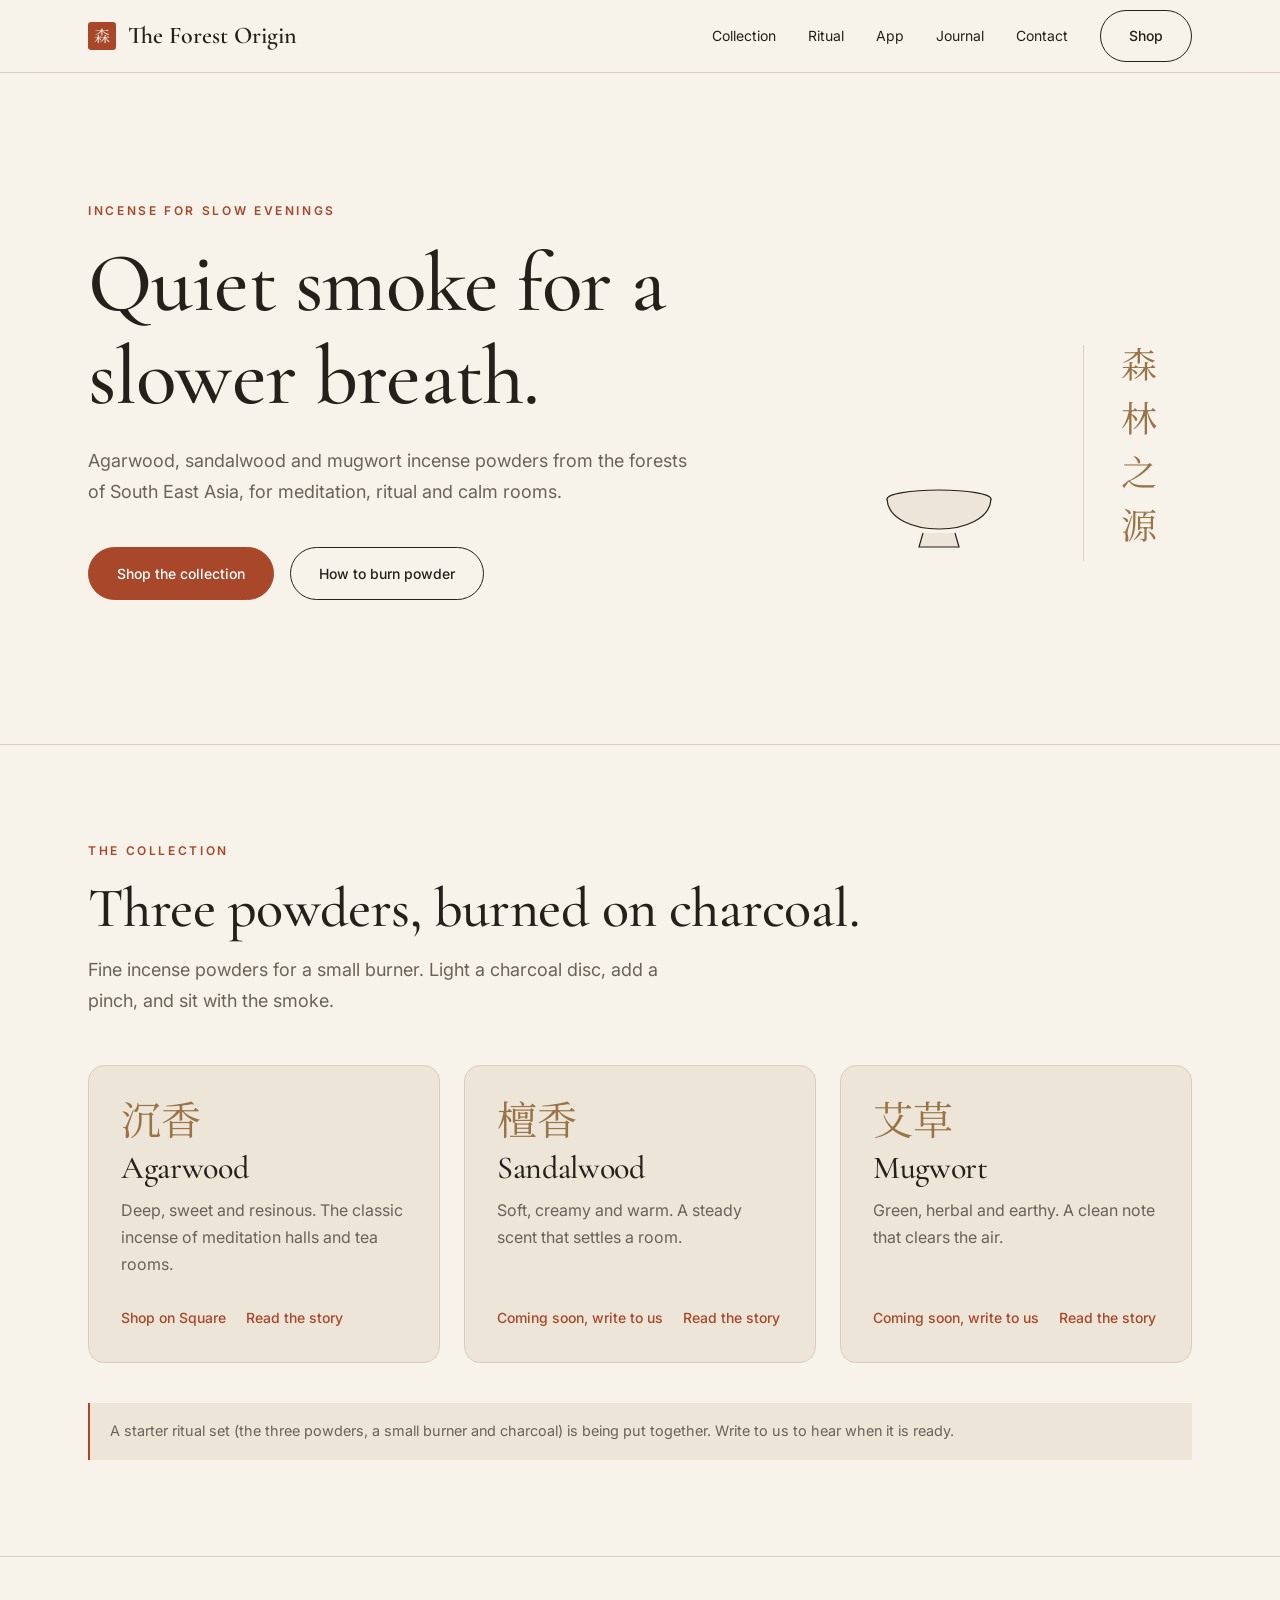
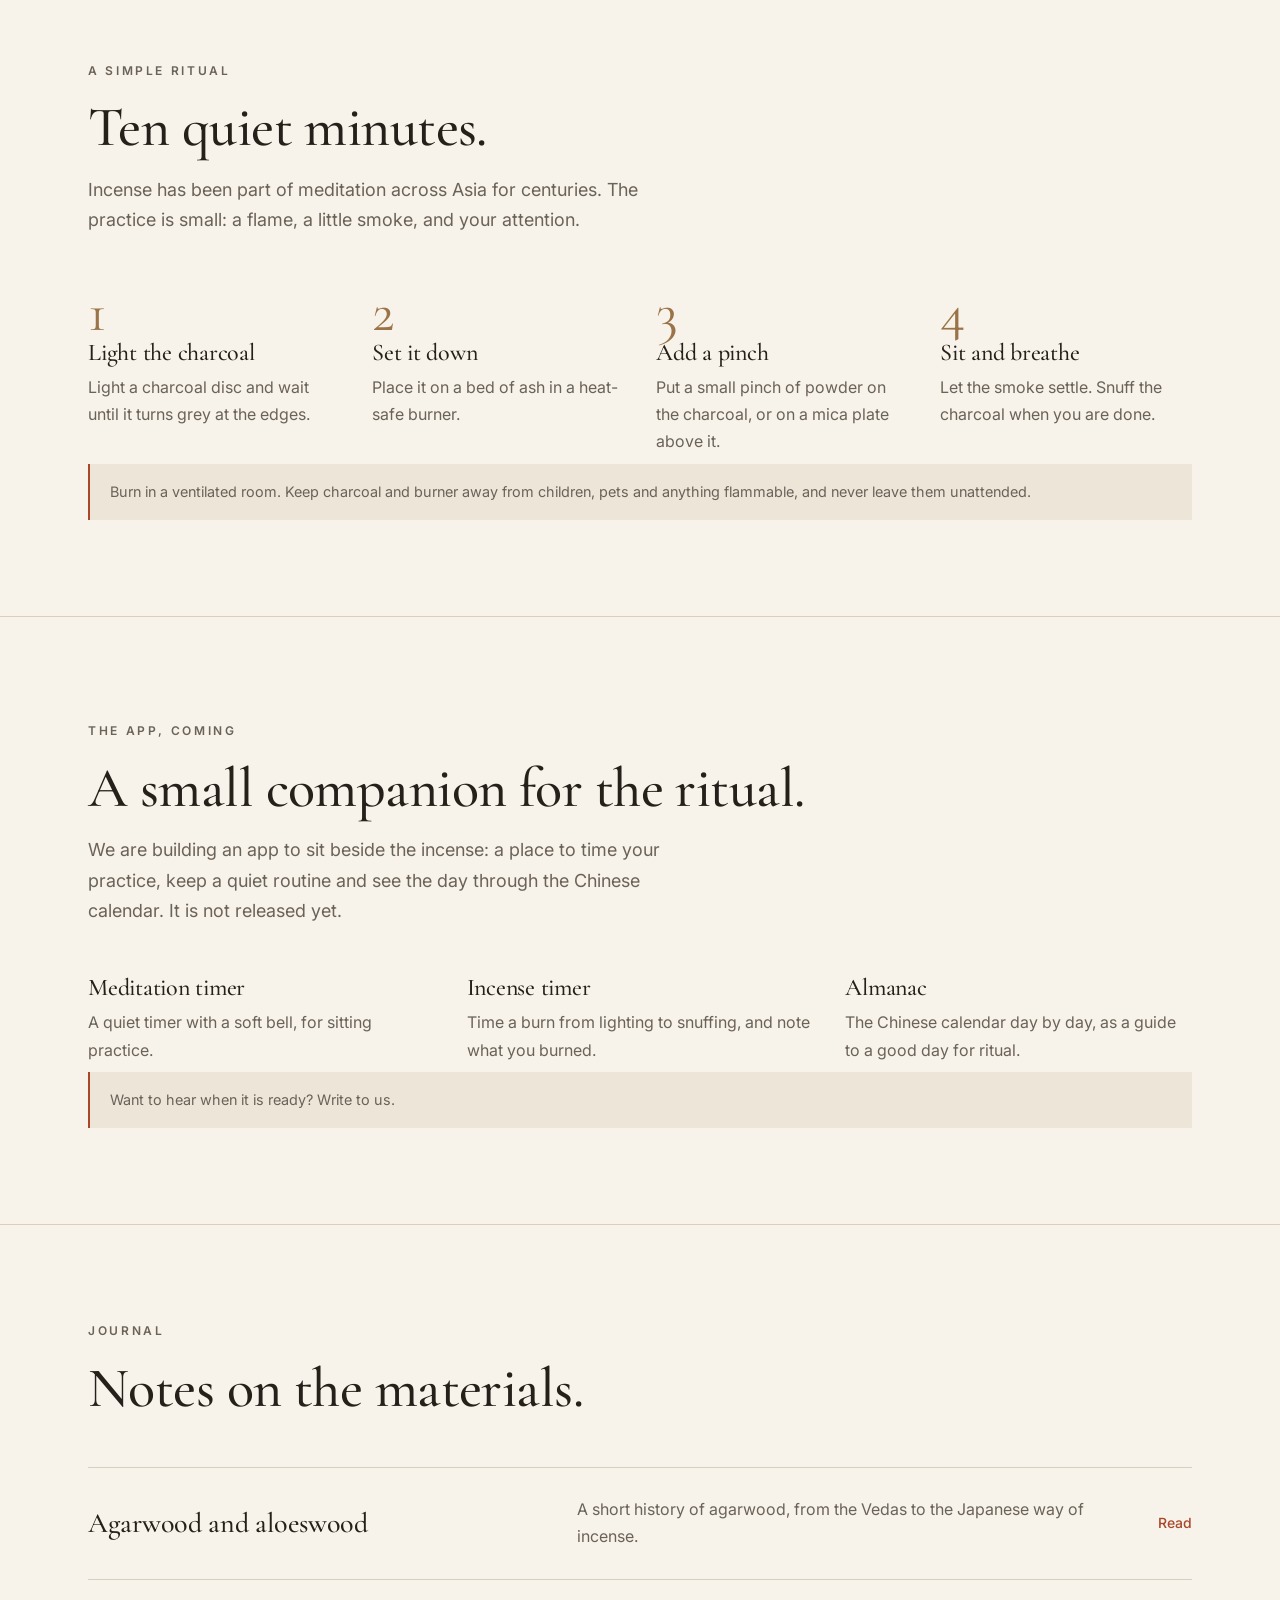
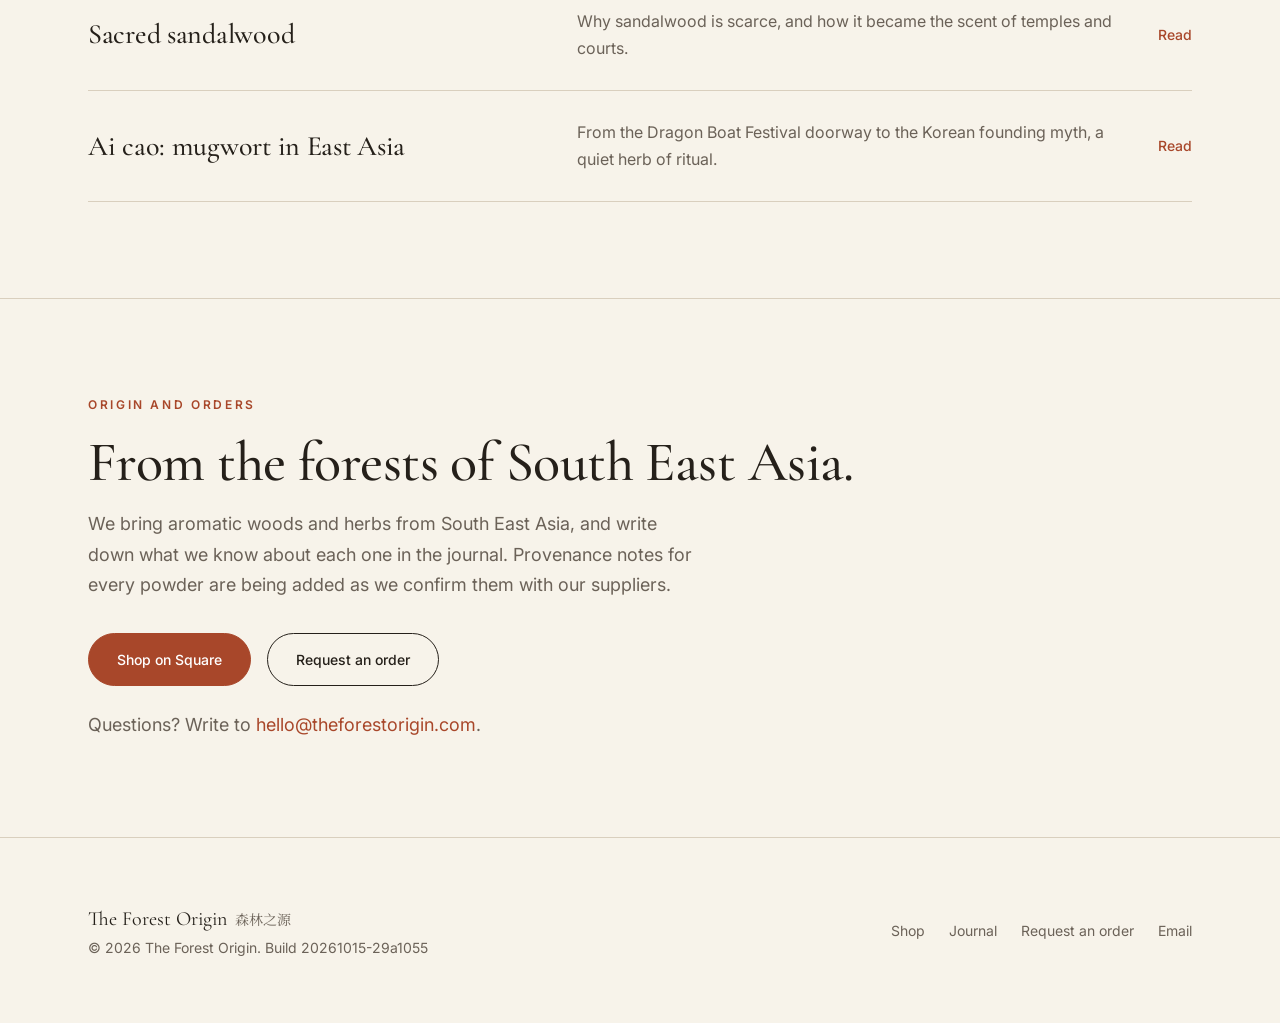
==== commit bdc8851d: "publish: /app preview with luck pillars, gender input and expert notes" ====
--- a/index.html
+++ b/index.html
@@ -1,2 +1,2 @@
-<!DOCTYPE html><html lang="en"><head><meta name="build" content="20261015-6873f0c"><meta charset="utf-8"><link rel="icon" type="image/svg+xml" href="/favicon.svg"><meta name="viewport" content="width=device-width, initial-scale=1"><meta name="generator" content="Astro v7.3.8"><!-- search and sharing: no share image yet, the old one showed the previous brand --><title>The Forest Origin | Incense for meditation and slow evenings</title><meta name="description" content="Agarwood, sandalwood and mugwort incense powders from the forests of South East Asia, for meditation, ritual and calm rooms."><link rel="canonical" href="https://theforestorigin.com/"><meta property="og:type" content="website"><meta property="og:url" content="https://theforestorigin.com/"><meta property="og:title" content="The Forest Origin | Incense for meditation and slow evenings"><meta property="og:description" content="Agarwood, sandalwood and mugwort incense powders from the forests of South East Asia, for meditation, ritual and calm rooms."><meta name="twitter:card" content="summary"><link rel="preconnect" href="https://fonts.googleapis.com"><link rel="preconnect" href="https://fonts.gstatic.com" crossorigin><link href="https://fonts.googleapis.com/css2?family=Cormorant+Garamond:ital,wght@0,400;0,500;0,600;1,400&family=Inter:wght@400;500;600&display=swap" rel="stylesheet"><!-- cjk serif, subset to the characters used on the site so it stays small --><link href="https://fonts.googleapis.com/css2?family=Noto+Serif+SC:wght@400;600&text=森林之源沉香檀香艾草&display=swap" rel="stylesheet"><link rel="stylesheet" href="/assets/BaseLayout.CFxsqkQQ.css"><style>.hero[data-astro-cid-ge2uvauf]{grid-template-columns:minmax(0,1fr);align-items:center;gap:3rem;padding-block:5rem 6rem;display:grid}h1[data-astro-cid-ge2uvauf]{margin:1rem 0 1.5rem;font-size:clamp(2.75rem,7vw,5.25rem)}.actions[data-astro-cid-ge2uvauf]{flex-wrap:wrap;gap:1rem;margin-top:2.5rem;display:flex}.art[data-astro-cid-ge2uvauf]{justify-content:center;align-items:flex-end;gap:1.5rem;display:flex}.smoke[data-astro-cid-ge2uvauf]{width:min(15rem,52vw);height:auto}.vertical[data-astro-cid-ge2uvauf]{writing-mode:vertical-rl;letter-spacing:.5em;color:var(--color-sand);border-left:1px solid var(--color-line);padding-left:1.5rem;font-size:2.25rem}.wisp[data-astro-cid-ge2uvauf]{fill:none;stroke:var(--color-ink);stroke-width:1.2px;stroke-linecap:round;stroke-dasharray:1;stroke-dashoffset:1px;opacity:.4;animation:10s ease-in-out infinite rise}.w2[data-astro-cid-ge2uvauf]{animation-delay:-3.5s}.w3[data-astro-cid-ge2uvauf]{animation-delay:-7s}.burner[data-astro-cid-ge2uvauf]{fill:var(--color-stone);stroke:var(--color-ink);stroke-width:1.2px}@keyframes rise{0%{stroke-dashoffset:1px;opacity:0}25%{opacity:.5}70%{opacity:.3}to{stroke-dashoffset:-1px;opacity:0}}@media (prefers-reduced-motion:reduce){.wisp[data-astro-cid-ge2uvauf]{stroke-dashoffset:0;opacity:.35}}@media (width>=64rem){.hero[data-astro-cid-ge2uvauf]{grid-template-columns:minmax(0,1.25fr) minmax(0,.75fr);padding-block:8rem 9rem}}.grid[data-astro-cid-ogjphvub]{gap:1.5rem;margin-top:3rem;display:grid}.glyph[data-astro-cid-ogjphvub]{color:var(--color-sand);font-size:2.5rem;line-height:1}@media (width>=48rem){.grid[data-astro-cid-ogjphvub]{grid-template-columns:repeat(3,1fr)}}.steps[data-astro-cid-cbmsny5q]{counter-reset:step;gap:2rem;margin:3rem 0 0;padding:0;list-style:none;display:grid}.steps[data-astro-cid-cbmsny5q] li[data-astro-cid-cbmsny5q]:before{counter-increment:step;content:counter(step);font-family:var(--font-display);color:var(--color-sand);font-size:3.5rem;line-height:1;display:block}h3[data-astro-cid-cbmsny5q]{font-size:1.5rem}p[data-astro-cid-cbmsny5q]{color:var(--color-muted);margin-top:.5rem}@media (width>=48rem){.steps[data-astro-cid-cbmsny5q]{grid-template-columns:repeat(4,1fr)}}.features[data-astro-cid-4dfyu3fh]{gap:2rem;margin:3rem 0 0;padding:0;list-style:none;display:grid}h3[data-astro-cid-4dfyu3fh]{font-size:1.5rem}p[data-astro-cid-4dfyu3fh]{color:var(--color-muted);margin-top:.5rem}.note[data-astro-cid-4dfyu3fh]{color:var(--color-muted)}@media (width>=48rem){.features[data-astro-cid-4dfyu3fh]{grid-template-columns:repeat(3,1fr)}}.list[data-astro-cid-mrzxueen]{border-top:1px solid var(--color-line);margin-top:3rem}.item[data-astro-cid-mrzxueen]{border-bottom:1px solid var(--color-line);gap:.5rem;padding-block:1.75rem;text-decoration:none;display:grid}h3[data-astro-cid-mrzxueen]{font-size:1.75rem;transition:color .3s}.item[data-astro-cid-mrzxueen]:hover h3[data-astro-cid-mrzxueen]{color:var(--color-ember)}p[data-astro-cid-mrzxueen]{color:var(--color-muted)}@media (width>=48rem){.item[data-astro-cid-mrzxueen]{grid-template-columns:1fr 1.2fr auto;align-items:center;gap:2rem}}.actions[data-astro-cid-he3spzz3]{flex-wrap:wrap;gap:1rem;margin-block:2rem 1.5rem;display:flex}.mail[data-astro-cid-he3spzz3]{color:var(--color-ember)}
-</style></head><body><header class="site-header" data-astro-cid-nen7h5rs><div class="wrap bar" data-astro-cid-nen7h5rs><a href="/" class="brand" aria-label="The Forest Origin, home" data-astro-cid-nen7h5rs><span class="seal cjk" aria-hidden="true" data-astro-cid-nen7h5rs>森</span><span class="brand-name" data-astro-cid-nen7h5rs>The Forest Origin</span></a><!-- desktop navigation --><nav class="nav-links" aria-label="Main" data-astro-cid-nen7h5rs><a href="/#collection" data-astro-cid-nen7h5rs>Collection</a><a href="/#ritual" data-astro-cid-nen7h5rs>Ritual</a><a href="/#app" data-astro-cid-nen7h5rs>App</a><a href="/#journal" data-astro-cid-nen7h5rs>Journal</a><a href="/#contact" data-astro-cid-nen7h5rs>Contact</a><a href="https://theforestorigin.square.site/" class="btn btn-quiet" rel="noopener noreferrer" data-astro-cid-nen7h5rs>Shop</a></nav><!-- mobile navigation: a details element, no javascript --><details class="menu" data-astro-cid-nen7h5rs><summary data-astro-cid-nen7h5rs>Menu</summary><nav class="menu-panel" aria-label="Main" data-astro-cid-nen7h5rs><a href="/#collection" data-astro-cid-nen7h5rs>Collection</a><a href="/#ritual" data-astro-cid-nen7h5rs>Ritual</a><a href="/#app" data-astro-cid-nen7h5rs>App</a><a href="/#journal" data-astro-cid-nen7h5rs>Journal</a><a href="/#contact" data-astro-cid-nen7h5rs>Contact</a><a href="https://theforestorigin.square.site/" rel="noopener noreferrer" data-astro-cid-nen7h5rs>Shop</a></nav></details></div></header><main><section class="wrap hero" data-astro-cid-ge2uvauf><div data-astro-cid-ge2uvauf><p class="eyebrow" data-astro-cid-ge2uvauf>Incense for slow evenings</p><h1 data-astro-cid-ge2uvauf>Quiet smoke for a slower breath.</h1><p class="lede" data-astro-cid-ge2uvauf>Agarwood, sandalwood and mugwort incense powders from the forests of South East Asia, for meditation, ritual and calm rooms.</p><div class="actions" data-astro-cid-ge2uvauf><a href="https://theforestorigin.square.site/" class="btn btn-primary" rel="noopener noreferrer" data-astro-cid-ge2uvauf>Shop the collection</a><a href="/#ritual" class="btn btn-quiet" data-astro-cid-ge2uvauf>How to burn powder</a></div></div><div class="art" data-astro-cid-ge2uvauf><!-- line drawing of a small burner with three wisps of smoke --><svg class="smoke" viewBox="0 0 240 320" role="img" aria-label="Smoke rising from a small incense burner" data-astro-cid-ge2uvauf><!-- pathLength 1 lets the css animate the wisps as fractions --><path class="wisp w1" pathLength="1" d="M120 248 C100 215 142 195 118 160 S132 108 112 70 S128 24 118 0" data-astro-cid-ge2uvauf></path><path class="wisp w2" pathLength="1" d="M128 248 C150 218 108 196 132 162 S112 112 134 76 S114 30 126 6" data-astro-cid-ge2uvauf></path><path class="wisp w3" pathLength="1" d="M112 248 C94 222 130 204 108 172 S124 128 104 94 S120 52 110 20" data-astro-cid-ge2uvauf></path><ellipse class="burner" cx="120" cy="258" rx="52" ry="9" data-astro-cid-ge2uvauf></ellipse><path class="burner" d="M68 258 C70 298 170 298 172 258" data-astro-cid-ge2uvauf></path><path class="burner" d="M104 292 L100 306 H140 L136 292" data-astro-cid-ge2uvauf></path></svg><!-- the brand name set upright, a quiet east asian touch --><span class="vertical cjk" aria-hidden="true" data-astro-cid-ge2uvauf>森林之源</span></div></section><section id="collection" class="section" data-astro-cid-ogjphvub><div class="wrap" data-astro-cid-ogjphvub><p class="eyebrow" data-astro-cid-ogjphvub>The collection</p><h2 class="section-title" data-astro-cid-ogjphvub>Three powders, burned on charcoal.</h2><p class="lede" data-astro-cid-ogjphvub>Fine incense powders for a small burner. Light a charcoal disc, add a pinch, and sit with the smoke.</p><div class="grid" data-astro-cid-ogjphvub><article class="card" data-astro-cid-ogjphvub><span class="glyph cjk" aria-hidden="true" data-astro-cid-ogjphvub>沉香</span><h3 data-astro-cid-ogjphvub>Agarwood</h3><p data-astro-cid-ogjphvub>Deep, sweet and resinous. The classic incense of meditation halls and tea rooms.</p><div class="card-links" data-astro-cid-ogjphvub><a href="https://theforestorigin.square.site/" class="link-arrow" rel="noopener noreferrer" data-astro-cid-ogjphvub>Shop on Square</a><a href="/articles/agarwood" class="link-arrow" data-astro-cid-ogjphvub>Read the story</a></div></article><article class="card" data-astro-cid-ogjphvub><span class="glyph cjk" aria-hidden="true" data-astro-cid-ogjphvub>檀香</span><h3 data-astro-cid-ogjphvub>Sandalwood</h3><p data-astro-cid-ogjphvub>Soft, creamy and warm. A steady scent that settles a room.</p><div class="card-links" data-astro-cid-ogjphvub><a href="mailto:hello@theforestorigin.com?subject=Sandalwood%20powder" class="link-arrow" data-astro-cid-ogjphvub>Coming soon, write to us</a><a href="/articles/sandalwood" class="link-arrow" data-astro-cid-ogjphvub>Read the story</a></div></article><article class="card" data-astro-cid-ogjphvub><span class="glyph cjk" aria-hidden="true" data-astro-cid-ogjphvub>艾草</span><h3 data-astro-cid-ogjphvub>Mugwort</h3><p data-astro-cid-ogjphvub>Green, herbal and earthy. A clean note that clears the air.</p><div class="card-links" data-astro-cid-ogjphvub><a href="mailto:hello@theforestorigin.com?subject=Mugwort%20powder" class="link-arrow" data-astro-cid-ogjphvub>Coming soon, write to us</a><a href="/articles/mugwort" class="link-arrow" data-astro-cid-ogjphvub>Read the story</a></div></article></div><!-- starter set is planned, not yet on sale --><p class="note" data-astro-cid-ogjphvub>A starter ritual set (the three powders, a small burner and charcoal) is being put together. <a href="mailto:hello@theforestorigin.com?subject=Starter%20ritual%20set" data-astro-cid-ogjphvub>Write to us</a> to hear when it is ready.</p></div></section><section id="ritual" class="section" data-astro-cid-cbmsny5q><div class="wrap" data-astro-cid-cbmsny5q><p class="eyebrow" data-astro-cid-cbmsny5q>A simple ritual</p><h2 class="section-title" data-astro-cid-cbmsny5q>Ten quiet minutes.</h2><p class="lede" data-astro-cid-cbmsny5q>Incense has been part of meditation across Asia for centuries. The practice is small: a flame, a little smoke, and your attention.</p><ol class="steps" data-astro-cid-cbmsny5q><li data-astro-cid-cbmsny5q><h3 data-astro-cid-cbmsny5q>Light the charcoal</h3><p data-astro-cid-cbmsny5q>Light a charcoal disc and wait until it turns grey at the edges.</p></li><li data-astro-cid-cbmsny5q><h3 data-astro-cid-cbmsny5q>Set it down</h3><p data-astro-cid-cbmsny5q>Place it on a bed of ash in a heat-safe burner.</p></li><li data-astro-cid-cbmsny5q><h3 data-astro-cid-cbmsny5q>Add a pinch</h3><p data-astro-cid-cbmsny5q>Put a small pinch of powder on the charcoal, or on a mica plate above it.</p></li><li data-astro-cid-cbmsny5q><h3 data-astro-cid-cbmsny5q>Sit and breathe</h3><p data-astro-cid-cbmsny5q>Let the smoke settle. Snuff the charcoal when you are done.</p></li></ol><p class="note" data-astro-cid-cbmsny5q>Burn in a ventilated room. Keep charcoal and burner away from children, pets and anything flammable, and never leave them unattended.</p></div></section><section id="app" class="section" data-astro-cid-4dfyu3fh><div class="wrap" data-astro-cid-4dfyu3fh><p class="eyebrow" data-astro-cid-4dfyu3fh>The app, coming</p><h2 class="section-title" data-astro-cid-4dfyu3fh>A small companion for the ritual.</h2><p class="lede" data-astro-cid-4dfyu3fh>We are building an app to sit beside the incense: a place to time your practice, keep a quiet routine and see the day through the Chinese calendar. It is not released yet.</p><ul class="features" data-astro-cid-4dfyu3fh><li data-astro-cid-4dfyu3fh><h3 data-astro-cid-4dfyu3fh>Meditation timer</h3><p data-astro-cid-4dfyu3fh>A quiet timer with a soft bell, for sitting practice.</p></li><li data-astro-cid-4dfyu3fh><h3 data-astro-cid-4dfyu3fh>Incense timer</h3><p data-astro-cid-4dfyu3fh>Time a burn from lighting to snuffing, and note what you burned.</p></li><li data-astro-cid-4dfyu3fh><h3 data-astro-cid-4dfyu3fh>Almanac</h3><p data-astro-cid-4dfyu3fh>The Chinese calendar day by day, as a guide to a good day for ritual.</p></li></ul><p class="note" data-astro-cid-4dfyu3fh>Want to hear when it is ready? <a href="mailto:hello@theforestorigin.com?subject=Forest%20Origin%20app" data-astro-cid-4dfyu3fh>Write to us</a>.</p></div></section><section id="journal" class="section" data-astro-cid-mrzxueen><div class="wrap" data-astro-cid-mrzxueen><p class="eyebrow" data-astro-cid-mrzxueen>Journal</p><h2 class="section-title" data-astro-cid-mrzxueen>Notes on the materials.</h2><div class="list" data-astro-cid-mrzxueen><a href="/articles/agarwood" class="item" data-astro-cid-mrzxueen><h3 data-astro-cid-mrzxueen>Agarwood and aloeswood</h3><p data-astro-cid-mrzxueen>A short history of agarwood, from the Vedas to the Japanese way of incense.</p><span class="link-arrow" data-astro-cid-mrzxueen>Read</span></a><a href="/articles/sandalwood" class="item" data-astro-cid-mrzxueen><h3 data-astro-cid-mrzxueen>Sacred sandalwood</h3><p data-astro-cid-mrzxueen>Why sandalwood is scarce, and how it became the scent of temples and courts.</p><span class="link-arrow" data-astro-cid-mrzxueen>Read</span></a><a href="/articles/mugwort" class="item" data-astro-cid-mrzxueen><h3 data-astro-cid-mrzxueen>Ai cao: mugwort in East Asia</h3><p data-astro-cid-mrzxueen>From the Dragon Boat Festival doorway to the Korean founding myth, a quiet herb of ritual.</p><span class="link-arrow" data-astro-cid-mrzxueen>Read</span></a></div></div></section><section id="contact" class="section" data-astro-cid-he3spzz3><div class="wrap" data-astro-cid-he3spzz3><p class="eyebrow" data-astro-cid-he3spzz3>Origin and orders</p><h2 class="section-title" data-astro-cid-he3spzz3>From the forests of South East Asia.</h2><p class="lede" data-astro-cid-he3spzz3>We bring aromatic woods and herbs from South East Asia, and write down what we know about each one in the journal. Provenance notes for every powder are being added as we confirm them with our suppliers.</p><div class="actions" data-astro-cid-he3spzz3><a href="https://theforestorigin.square.site/" class="btn btn-primary" rel="noopener noreferrer" data-astro-cid-he3spzz3>Shop on Square</a><a href="https://forms.gle/QYphnyzFG8JDZHSd8" class="btn btn-quiet" rel="noopener noreferrer" data-astro-cid-he3spzz3>Request an order</a></div><p class="lede" data-astro-cid-he3spzz3>Questions? Write to <a href="mailto:hello@theforestorigin.com" class="mail" data-astro-cid-he3spzz3>hello@theforestorigin.com</a>.</p></div></section></main><footer class="site-footer" data-astro-cid-jo6i4kqk><div class="wrap bar" data-astro-cid-jo6i4kqk><div data-astro-cid-jo6i4kqk><span class="name" data-astro-cid-jo6i4kqk>The Forest Origin</span><span class="cjk" data-astro-cid-jo6i4kqk>森林之源</span><p data-astro-cid-jo6i4kqk>&copy; 2026 The Forest Origin. Build 20261015-6873f0c</p></div><nav class="links" aria-label="Footer" data-astro-cid-jo6i4kqk><a href="https://theforestorigin.square.site/" rel="noopener noreferrer" data-astro-cid-jo6i4kqk>Shop</a><a href="/#journal" data-astro-cid-jo6i4kqk>Journal</a><a href="https://forms.gle/QYphnyzFG8JDZHSd8" rel="noopener noreferrer" data-astro-cid-jo6i4kqk>Request an order</a><a href="mailto:hello@theforestorigin.com" data-astro-cid-jo6i4kqk>Email</a></nav></div></footer></body></html>+<!DOCTYPE html><html lang="en"><head><meta name="build" content="20261015-29a1055"><meta charset="utf-8"><link rel="icon" type="image/svg+xml" href="/favicon.svg"><meta name="viewport" content="width=device-width, initial-scale=1"><meta name="generator" content="Astro v7.3.8"><!-- search and sharing: no share image yet, the old one showed the previous brand --><title>The Forest Origin | Incense for meditation and slow evenings</title><meta name="description" content="Agarwood, sandalwood and mugwort incense powders from the forests of South East Asia, for meditation, ritual and calm rooms."><link rel="canonical" href="https://theforestorigin.com/"><meta property="og:type" content="website"><meta property="og:url" content="https://theforestorigin.com/"><meta property="og:title" content="The Forest Origin | Incense for meditation and slow evenings"><meta property="og:description" content="Agarwood, sandalwood and mugwort incense powders from the forests of South East Asia, for meditation, ritual and calm rooms."><meta name="twitter:card" content="summary"><link rel="preconnect" href="https://fonts.googleapis.com"><link rel="preconnect" href="https://fonts.gstatic.com" crossorigin><link href="https://fonts.googleapis.com/css2?family=Cormorant+Garamond:ital,wght@0,400;0,500;0,600;1,400&family=Inter:wght@400;500;600&display=swap" rel="stylesheet"><!-- cjk serif, subset to the characters used on the site so it stays small --><link href="https://fonts.googleapis.com/css2?family=Noto+Serif+SC:wght@400;600&text=森林之源沉香檀香艾草&display=swap" rel="stylesheet"><link rel="stylesheet" href="/assets/BaseLayout.CFxsqkQQ.css"><style>.hero[data-astro-cid-ge2uvauf]{grid-template-columns:minmax(0,1fr);align-items:center;gap:3rem;padding-block:5rem 6rem;display:grid}h1[data-astro-cid-ge2uvauf]{margin:1rem 0 1.5rem;font-size:clamp(2.75rem,7vw,5.25rem)}.actions[data-astro-cid-ge2uvauf]{flex-wrap:wrap;gap:1rem;margin-top:2.5rem;display:flex}.art[data-astro-cid-ge2uvauf]{justify-content:center;align-items:flex-end;gap:1.5rem;display:flex}.smoke[data-astro-cid-ge2uvauf]{width:min(15rem,52vw);height:auto}.vertical[data-astro-cid-ge2uvauf]{writing-mode:vertical-rl;letter-spacing:.5em;color:var(--color-sand);border-left:1px solid var(--color-line);padding-left:1.5rem;font-size:2.25rem}.wisp[data-astro-cid-ge2uvauf]{fill:none;stroke:var(--color-ink);stroke-width:1.2px;stroke-linecap:round;stroke-dasharray:1;stroke-dashoffset:1px;opacity:.4;animation:10s ease-in-out infinite rise}.w2[data-astro-cid-ge2uvauf]{animation-delay:-3.5s}.w3[data-astro-cid-ge2uvauf]{animation-delay:-7s}.burner[data-astro-cid-ge2uvauf]{fill:var(--color-stone);stroke:var(--color-ink);stroke-width:1.2px}@keyframes rise{0%{stroke-dashoffset:1px;opacity:0}25%{opacity:.5}70%{opacity:.3}to{stroke-dashoffset:-1px;opacity:0}}@media (prefers-reduced-motion:reduce){.wisp[data-astro-cid-ge2uvauf]{stroke-dashoffset:0;opacity:.35}}@media (width>=64rem){.hero[data-astro-cid-ge2uvauf]{grid-template-columns:minmax(0,1.25fr) minmax(0,.75fr);padding-block:8rem 9rem}}.grid[data-astro-cid-ogjphvub]{gap:1.5rem;margin-top:3rem;display:grid}.glyph[data-astro-cid-ogjphvub]{color:var(--color-sand);font-size:2.5rem;line-height:1}@media (width>=48rem){.grid[data-astro-cid-ogjphvub]{grid-template-columns:repeat(3,1fr)}}.steps[data-astro-cid-cbmsny5q]{counter-reset:step;gap:2rem;margin:3rem 0 0;padding:0;list-style:none;display:grid}.steps[data-astro-cid-cbmsny5q] li[data-astro-cid-cbmsny5q]:before{counter-increment:step;content:counter(step);font-family:var(--font-display);color:var(--color-sand);font-size:3.5rem;line-height:1;display:block}h3[data-astro-cid-cbmsny5q]{font-size:1.5rem}p[data-astro-cid-cbmsny5q]{color:var(--color-muted);margin-top:.5rem}@media (width>=48rem){.steps[data-astro-cid-cbmsny5q]{grid-template-columns:repeat(4,1fr)}}.features[data-astro-cid-4dfyu3fh]{gap:2rem;margin:3rem 0 0;padding:0;list-style:none;display:grid}h3[data-astro-cid-4dfyu3fh]{font-size:1.5rem}p[data-astro-cid-4dfyu3fh]{color:var(--color-muted);margin-top:.5rem}.note[data-astro-cid-4dfyu3fh]{color:var(--color-muted)}@media (width>=48rem){.features[data-astro-cid-4dfyu3fh]{grid-template-columns:repeat(3,1fr)}}.list[data-astro-cid-mrzxueen]{border-top:1px solid var(--color-line);margin-top:3rem}.item[data-astro-cid-mrzxueen]{border-bottom:1px solid var(--color-line);gap:.5rem;padding-block:1.75rem;text-decoration:none;display:grid}h3[data-astro-cid-mrzxueen]{font-size:1.75rem;transition:color .3s}.item[data-astro-cid-mrzxueen]:hover h3[data-astro-cid-mrzxueen]{color:var(--color-ember)}p[data-astro-cid-mrzxueen]{color:var(--color-muted)}@media (width>=48rem){.item[data-astro-cid-mrzxueen]{grid-template-columns:1fr 1.2fr auto;align-items:center;gap:2rem}}.actions[data-astro-cid-he3spzz3]{flex-wrap:wrap;gap:1rem;margin-block:2rem 1.5rem;display:flex}.mail[data-astro-cid-he3spzz3]{color:var(--color-ember)}
+</style></head><body><header class="site-header" data-astro-cid-nen7h5rs><div class="wrap bar" data-astro-cid-nen7h5rs><a href="/" class="brand" aria-label="The Forest Origin, home" data-astro-cid-nen7h5rs><span class="seal cjk" aria-hidden="true" data-astro-cid-nen7h5rs>森</span><span class="brand-name" data-astro-cid-nen7h5rs>The Forest Origin</span></a><!-- desktop navigation --><nav class="nav-links" aria-label="Main" data-astro-cid-nen7h5rs><a href="/#collection" data-astro-cid-nen7h5rs>Collection</a><a href="/#ritual" data-astro-cid-nen7h5rs>Ritual</a><a href="/#app" data-astro-cid-nen7h5rs>App</a><a href="/#journal" data-astro-cid-nen7h5rs>Journal</a><a href="/#contact" data-astro-cid-nen7h5rs>Contact</a><a href="https://theforestorigin.square.site/" class="btn btn-quiet" rel="noopener noreferrer" data-astro-cid-nen7h5rs>Shop</a></nav><!-- mobile navigation: a details element, no javascript --><details class="menu" data-astro-cid-nen7h5rs><summary data-astro-cid-nen7h5rs>Menu</summary><nav class="menu-panel" aria-label="Main" data-astro-cid-nen7h5rs><a href="/#collection" data-astro-cid-nen7h5rs>Collection</a><a href="/#ritual" data-astro-cid-nen7h5rs>Ritual</a><a href="/#app" data-astro-cid-nen7h5rs>App</a><a href="/#journal" data-astro-cid-nen7h5rs>Journal</a><a href="/#contact" data-astro-cid-nen7h5rs>Contact</a><a href="https://theforestorigin.square.site/" rel="noopener noreferrer" data-astro-cid-nen7h5rs>Shop</a></nav></details></div></header><main><section class="wrap hero" data-astro-cid-ge2uvauf><div data-astro-cid-ge2uvauf><p class="eyebrow" data-astro-cid-ge2uvauf>Incense for slow evenings</p><h1 data-astro-cid-ge2uvauf>Quiet smoke for a slower breath.</h1><p class="lede" data-astro-cid-ge2uvauf>Agarwood, sandalwood and mugwort incense powders from the forests of South East Asia, for meditation, ritual and calm rooms.</p><div class="actions" data-astro-cid-ge2uvauf><a href="https://theforestorigin.square.site/" class="btn btn-primary" rel="noopener noreferrer" data-astro-cid-ge2uvauf>Shop the collection</a><a href="/#ritual" class="btn btn-quiet" data-astro-cid-ge2uvauf>How to burn powder</a></div></div><div class="art" data-astro-cid-ge2uvauf><!-- line drawing of a small burner with three wisps of smoke --><svg class="smoke" viewBox="0 0 240 320" role="img" aria-label="Smoke rising from a small incense burner" data-astro-cid-ge2uvauf><!-- pathLength 1 lets the css animate the wisps as fractions --><path class="wisp w1" pathLength="1" d="M120 248 C100 215 142 195 118 160 S132 108 112 70 S128 24 118 0" data-astro-cid-ge2uvauf></path><path class="wisp w2" pathLength="1" d="M128 248 C150 218 108 196 132 162 S112 112 134 76 S114 30 126 6" data-astro-cid-ge2uvauf></path><path class="wisp w3" pathLength="1" d="M112 248 C94 222 130 204 108 172 S124 128 104 94 S120 52 110 20" data-astro-cid-ge2uvauf></path><ellipse class="burner" cx="120" cy="258" rx="52" ry="9" data-astro-cid-ge2uvauf></ellipse><path class="burner" d="M68 258 C70 298 170 298 172 258" data-astro-cid-ge2uvauf></path><path class="burner" d="M104 292 L100 306 H140 L136 292" data-astro-cid-ge2uvauf></path></svg><!-- the brand name set upright, a quiet east asian touch --><span class="vertical cjk" aria-hidden="true" data-astro-cid-ge2uvauf>森林之源</span></div></section><section id="collection" class="section" data-astro-cid-ogjphvub><div class="wrap" data-astro-cid-ogjphvub><p class="eyebrow" data-astro-cid-ogjphvub>The collection</p><h2 class="section-title" data-astro-cid-ogjphvub>Three powders, burned on charcoal.</h2><p class="lede" data-astro-cid-ogjphvub>Fine incense powders for a small burner. Light a charcoal disc, add a pinch, and sit with the smoke.</p><div class="grid" data-astro-cid-ogjphvub><article class="card" data-astro-cid-ogjphvub><span class="glyph cjk" aria-hidden="true" data-astro-cid-ogjphvub>沉香</span><h3 data-astro-cid-ogjphvub>Agarwood</h3><p data-astro-cid-ogjphvub>Deep, sweet and resinous. The classic incense of meditation halls and tea rooms.</p><div class="card-links" data-astro-cid-ogjphvub><a href="https://theforestorigin.square.site/" class="link-arrow" rel="noopener noreferrer" data-astro-cid-ogjphvub>Shop on Square</a><a href="/articles/agarwood" class="link-arrow" data-astro-cid-ogjphvub>Read the story</a></div></article><article class="card" data-astro-cid-ogjphvub><span class="glyph cjk" aria-hidden="true" data-astro-cid-ogjphvub>檀香</span><h3 data-astro-cid-ogjphvub>Sandalwood</h3><p data-astro-cid-ogjphvub>Soft, creamy and warm. A steady scent that settles a room.</p><div class="card-links" data-astro-cid-ogjphvub><a href="mailto:hello@theforestorigin.com?subject=Sandalwood%20powder" class="link-arrow" data-astro-cid-ogjphvub>Coming soon, write to us</a><a href="/articles/sandalwood" class="link-arrow" data-astro-cid-ogjphvub>Read the story</a></div></article><article class="card" data-astro-cid-ogjphvub><span class="glyph cjk" aria-hidden="true" data-astro-cid-ogjphvub>艾草</span><h3 data-astro-cid-ogjphvub>Mugwort</h3><p data-astro-cid-ogjphvub>Green, herbal and earthy. A clean note that clears the air.</p><div class="card-links" data-astro-cid-ogjphvub><a href="mailto:hello@theforestorigin.com?subject=Mugwort%20powder" class="link-arrow" data-astro-cid-ogjphvub>Coming soon, write to us</a><a href="/articles/mugwort" class="link-arrow" data-astro-cid-ogjphvub>Read the story</a></div></article></div><!-- starter set is planned, not yet on sale --><p class="note" data-astro-cid-ogjphvub>A starter ritual set (the three powders, a small burner and charcoal) is being put together. <a href="mailto:hello@theforestorigin.com?subject=Starter%20ritual%20set" data-astro-cid-ogjphvub>Write to us</a> to hear when it is ready.</p></div></section><section id="ritual" class="section" data-astro-cid-cbmsny5q><div class="wrap" data-astro-cid-cbmsny5q><p class="eyebrow" data-astro-cid-cbmsny5q>A simple ritual</p><h2 class="section-title" data-astro-cid-cbmsny5q>Ten quiet minutes.</h2><p class="lede" data-astro-cid-cbmsny5q>Incense has been part of meditation across Asia for centuries. The practice is small: a flame, a little smoke, and your attention.</p><ol class="steps" data-astro-cid-cbmsny5q><li data-astro-cid-cbmsny5q><h3 data-astro-cid-cbmsny5q>Light the charcoal</h3><p data-astro-cid-cbmsny5q>Light a charcoal disc and wait until it turns grey at the edges.</p></li><li data-astro-cid-cbmsny5q><h3 data-astro-cid-cbmsny5q>Set it down</h3><p data-astro-cid-cbmsny5q>Place it on a bed of ash in a heat-safe burner.</p></li><li data-astro-cid-cbmsny5q><h3 data-astro-cid-cbmsny5q>Add a pinch</h3><p data-astro-cid-cbmsny5q>Put a small pinch of powder on the charcoal, or on a mica plate above it.</p></li><li data-astro-cid-cbmsny5q><h3 data-astro-cid-cbmsny5q>Sit and breathe</h3><p data-astro-cid-cbmsny5q>Let the smoke settle. Snuff the charcoal when you are done.</p></li></ol><p class="note" data-astro-cid-cbmsny5q>Burn in a ventilated room. Keep charcoal and burner away from children, pets and anything flammable, and never leave them unattended.</p></div></section><section id="app" class="section" data-astro-cid-4dfyu3fh><div class="wrap" data-astro-cid-4dfyu3fh><p class="eyebrow" data-astro-cid-4dfyu3fh>The app, coming</p><h2 class="section-title" data-astro-cid-4dfyu3fh>A small companion for the ritual.</h2><p class="lede" data-astro-cid-4dfyu3fh>We are building an app to sit beside the incense: a place to time your practice, keep a quiet routine and see the day through the Chinese calendar. It is not released yet.</p><ul class="features" data-astro-cid-4dfyu3fh><li data-astro-cid-4dfyu3fh><h3 data-astro-cid-4dfyu3fh>Meditation timer</h3><p data-astro-cid-4dfyu3fh>A quiet timer with a soft bell, for sitting practice.</p></li><li data-astro-cid-4dfyu3fh><h3 data-astro-cid-4dfyu3fh>Incense timer</h3><p data-astro-cid-4dfyu3fh>Time a burn from lighting to snuffing, and note what you burned.</p></li><li data-astro-cid-4dfyu3fh><h3 data-astro-cid-4dfyu3fh>Almanac</h3><p data-astro-cid-4dfyu3fh>The Chinese calendar day by day, as a guide to a good day for ritual.</p></li></ul><p class="note" data-astro-cid-4dfyu3fh>Want to hear when it is ready? <a href="mailto:hello@theforestorigin.com?subject=Forest%20Origin%20app" data-astro-cid-4dfyu3fh>Write to us</a>.</p></div></section><section id="journal" class="section" data-astro-cid-mrzxueen><div class="wrap" data-astro-cid-mrzxueen><p class="eyebrow" data-astro-cid-mrzxueen>Journal</p><h2 class="section-title" data-astro-cid-mrzxueen>Notes on the materials.</h2><div class="list" data-astro-cid-mrzxueen><a href="/articles/agarwood" class="item" data-astro-cid-mrzxueen><h3 data-astro-cid-mrzxueen>Agarwood and aloeswood</h3><p data-astro-cid-mrzxueen>A short history of agarwood, from the Vedas to the Japanese way of incense.</p><span class="link-arrow" data-astro-cid-mrzxueen>Read</span></a><a href="/articles/sandalwood" class="item" data-astro-cid-mrzxueen><h3 data-astro-cid-mrzxueen>Sacred sandalwood</h3><p data-astro-cid-mrzxueen>Why sandalwood is scarce, and how it became the scent of temples and courts.</p><span class="link-arrow" data-astro-cid-mrzxueen>Read</span></a><a href="/articles/mugwort" class="item" data-astro-cid-mrzxueen><h3 data-astro-cid-mrzxueen>Ai cao: mugwort in East Asia</h3><p data-astro-cid-mrzxueen>From the Dragon Boat Festival doorway to the Korean founding myth, a quiet herb of ritual.</p><span class="link-arrow" data-astro-cid-mrzxueen>Read</span></a></div></div></section><section id="contact" class="section" data-astro-cid-he3spzz3><div class="wrap" data-astro-cid-he3spzz3><p class="eyebrow" data-astro-cid-he3spzz3>Origin and orders</p><h2 class="section-title" data-astro-cid-he3spzz3>From the forests of South East Asia.</h2><p class="lede" data-astro-cid-he3spzz3>We bring aromatic woods and herbs from South East Asia, and write down what we know about each one in the journal. Provenance notes for every powder are being added as we confirm them with our suppliers.</p><div class="actions" data-astro-cid-he3spzz3><a href="https://theforestorigin.square.site/" class="btn btn-primary" rel="noopener noreferrer" data-astro-cid-he3spzz3>Shop on Square</a><a href="https://forms.gle/QYphnyzFG8JDZHSd8" class="btn btn-quiet" rel="noopener noreferrer" data-astro-cid-he3spzz3>Request an order</a></div><p class="lede" data-astro-cid-he3spzz3>Questions? Write to <a href="mailto:hello@theforestorigin.com" class="mail" data-astro-cid-he3spzz3>hello@theforestorigin.com</a>.</p></div></section></main><footer class="site-footer" data-astro-cid-jo6i4kqk><div class="wrap bar" data-astro-cid-jo6i4kqk><div data-astro-cid-jo6i4kqk><span class="name" data-astro-cid-jo6i4kqk>The Forest Origin</span><span class="cjk" data-astro-cid-jo6i4kqk>森林之源</span><p data-astro-cid-jo6i4kqk>&copy; 2026 The Forest Origin. Build 20261015-29a1055</p></div><nav class="links" aria-label="Footer" data-astro-cid-jo6i4kqk><a href="https://theforestorigin.square.site/" rel="noopener noreferrer" data-astro-cid-jo6i4kqk>Shop</a><a href="/#journal" data-astro-cid-jo6i4kqk>Journal</a><a href="https://forms.gle/QYphnyzFG8JDZHSd8" rel="noopener noreferrer" data-astro-cid-jo6i4kqk>Request an order</a><a href="mailto:hello@theforestorigin.com" data-astro-cid-jo6i4kqk>Email</a></nav></div></footer></body></html>
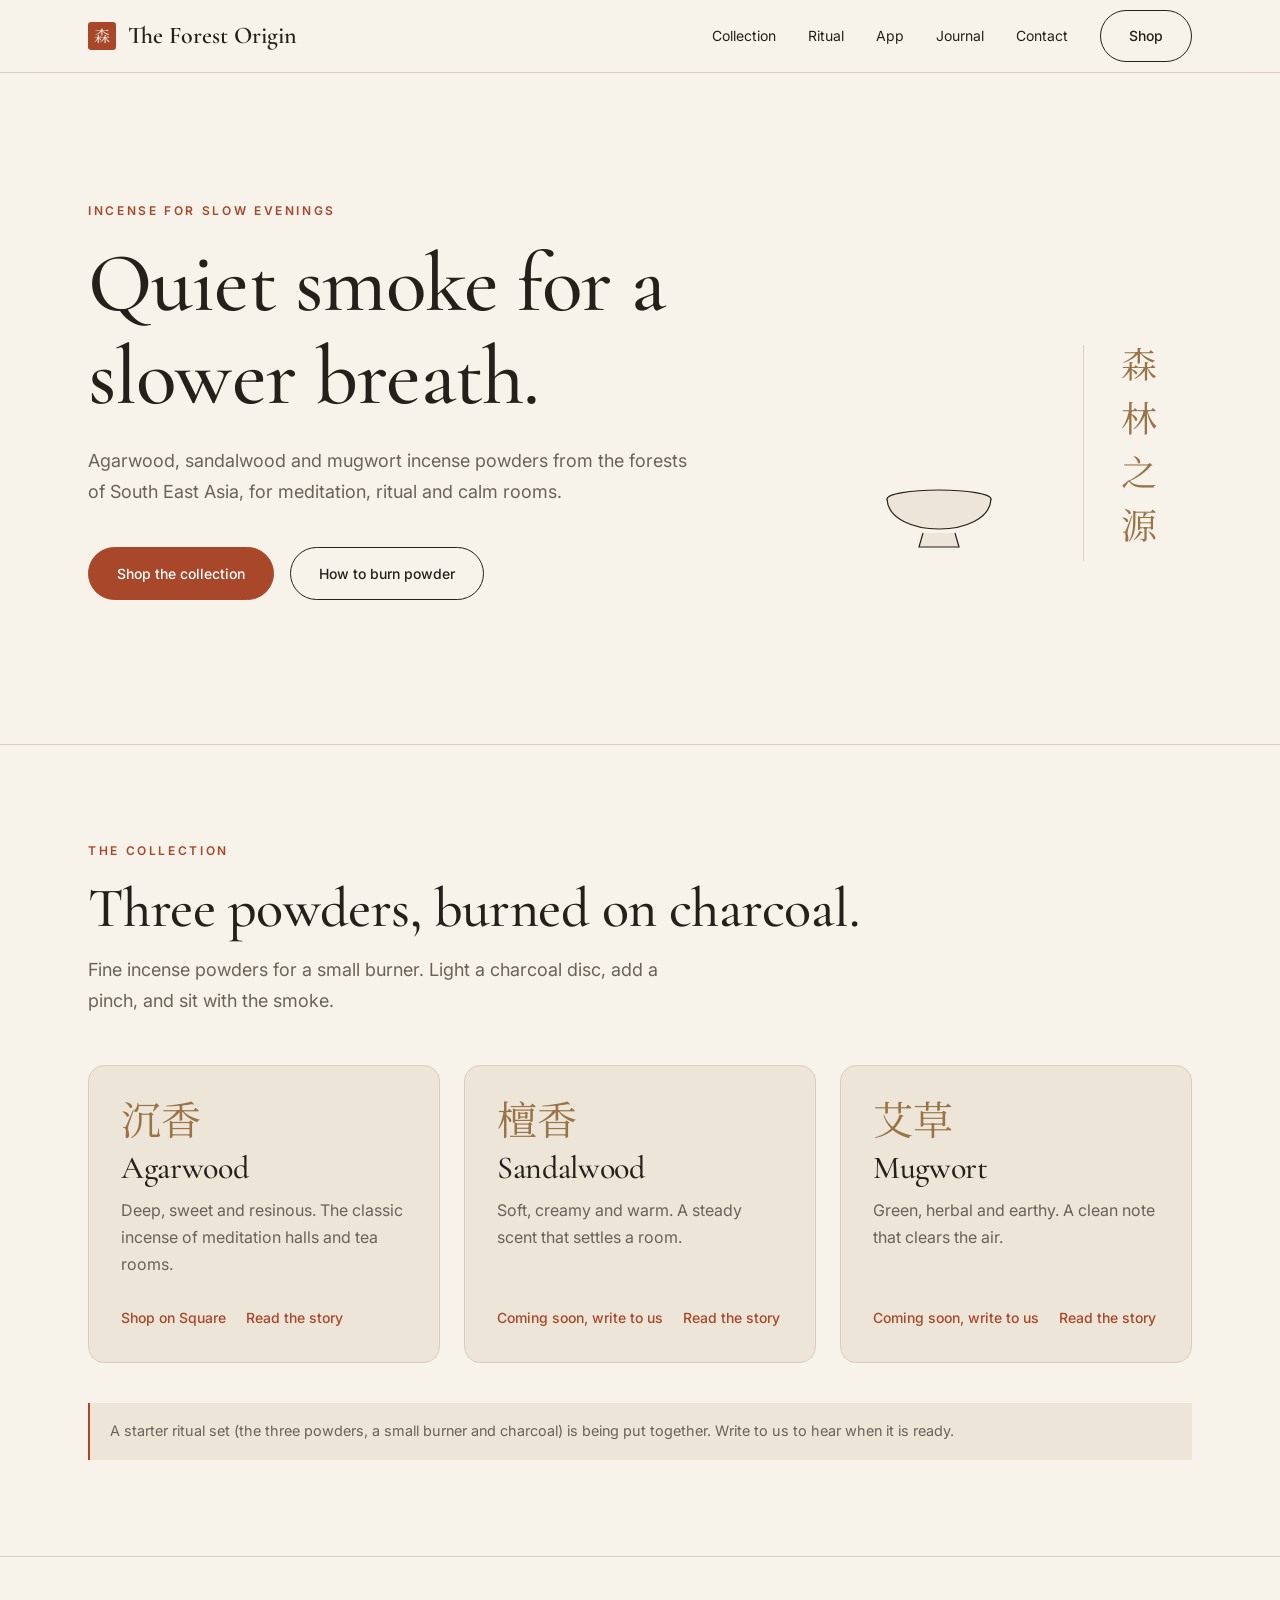
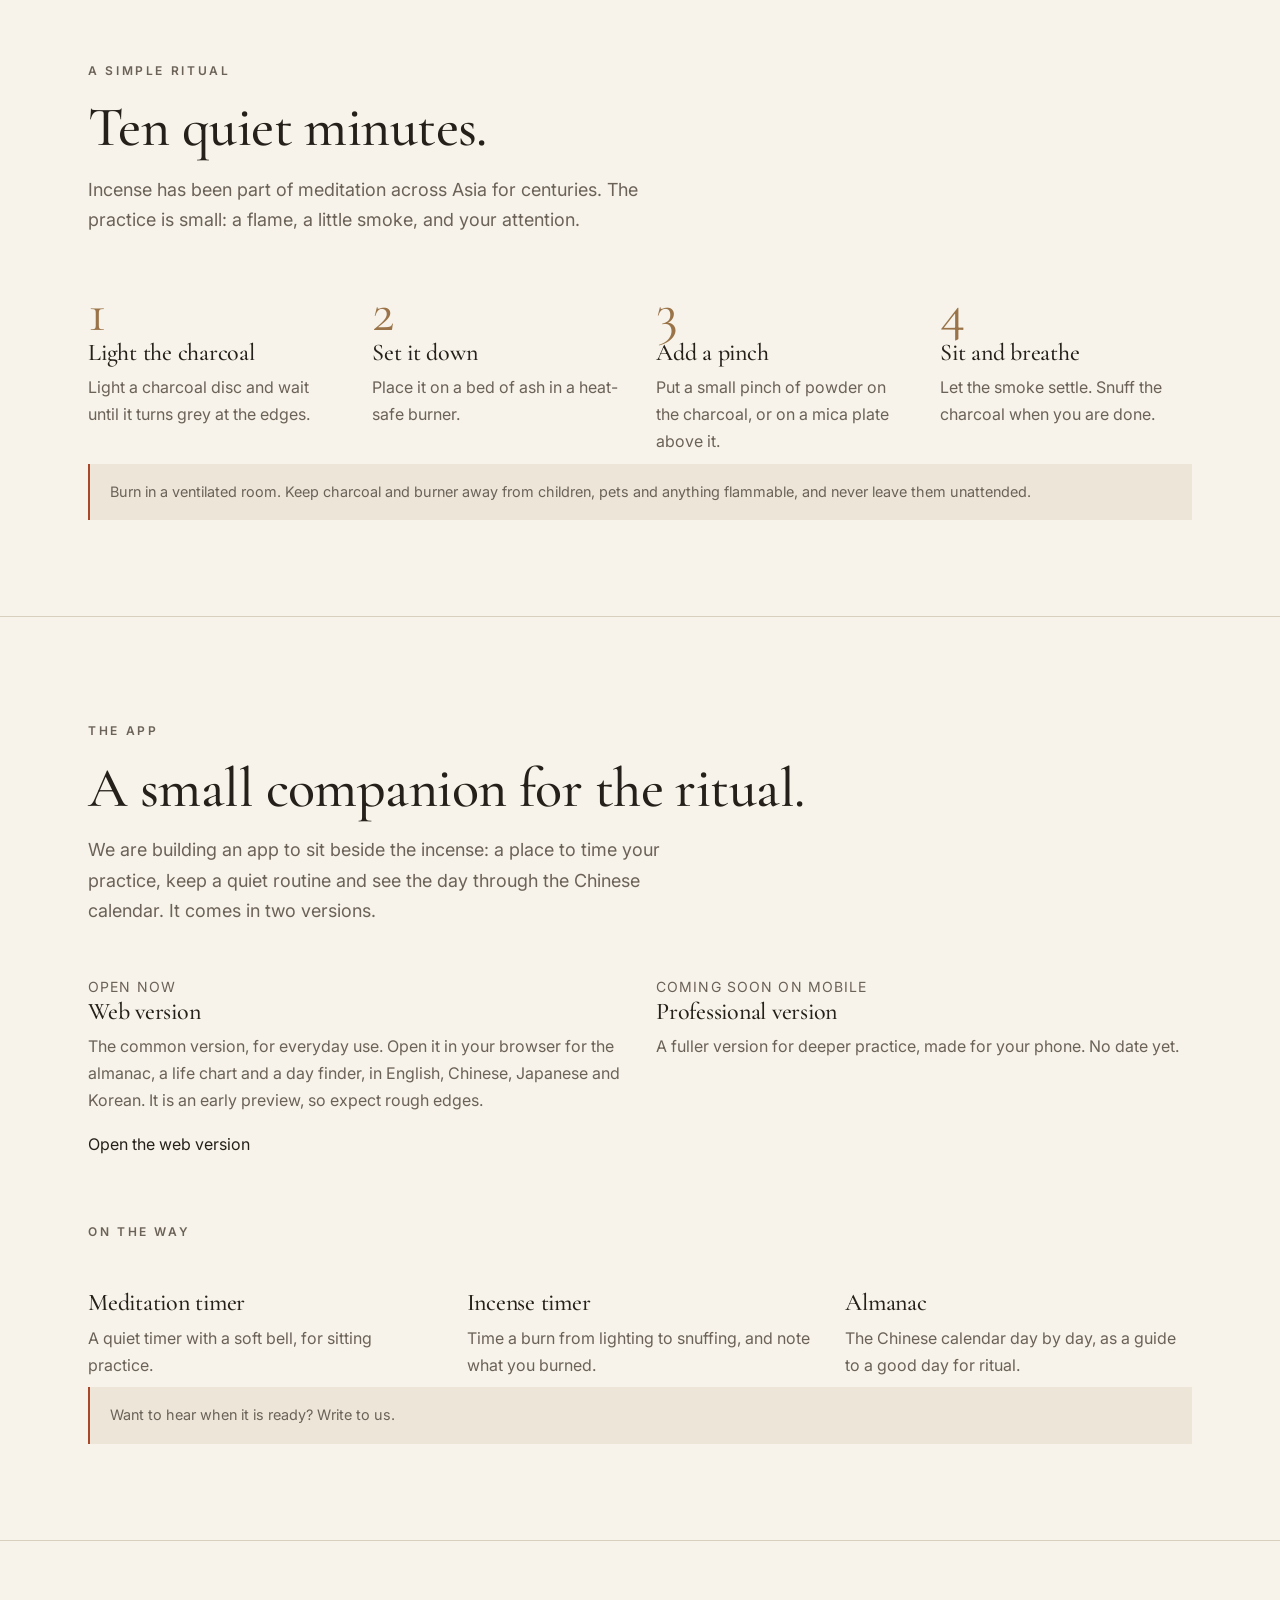
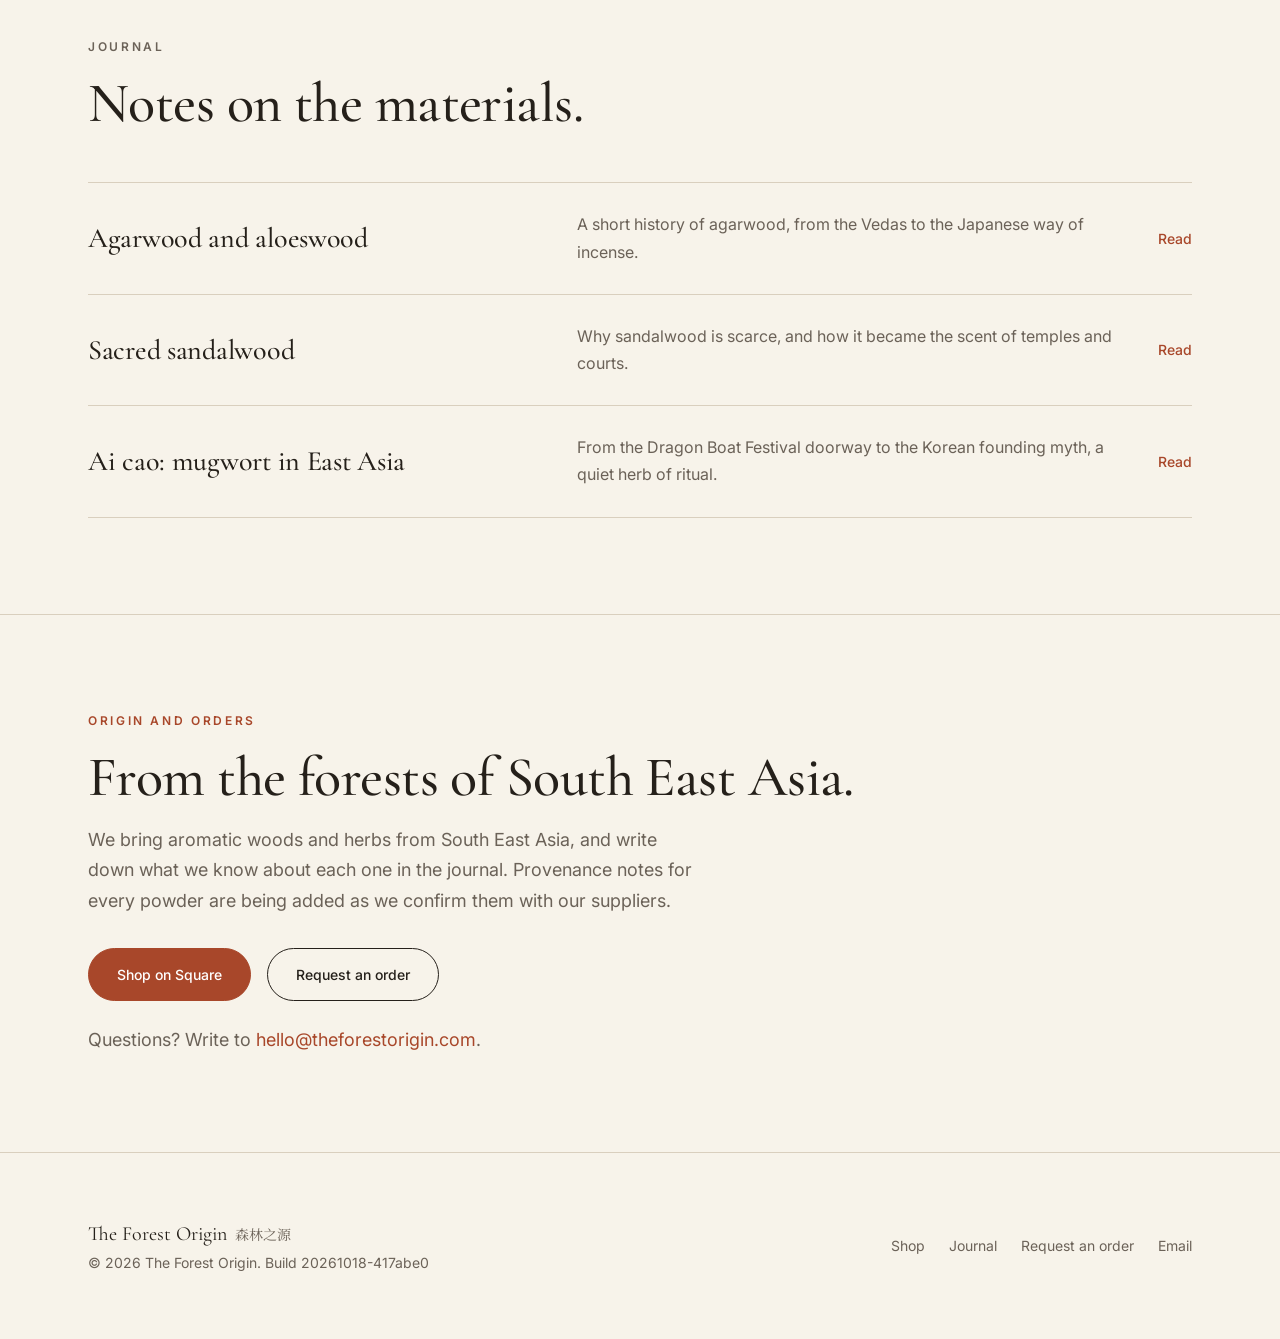
==== commit 65ea80e1: "publish: app section with web and professional versions [ TL;DR ] - sync from monorepo main at 417ab" ====
--- a/index.html
+++ b/index.html
@@ -1,2 +1,2 @@
-<!DOCTYPE html><html lang="en"><head><meta name="build" content="20261015-29a1055"><meta charset="utf-8"><link rel="icon" type="image/svg+xml" href="/favicon.svg"><meta name="viewport" content="width=device-width, initial-scale=1"><meta name="generator" content="Astro v7.3.8"><!-- search and sharing: no share image yet, the old one showed the previous brand --><title>The Forest Origin | Incense for meditation and slow evenings</title><meta name="description" content="Agarwood, sandalwood and mugwort incense powders from the forests of South East Asia, for meditation, ritual and calm rooms."><link rel="canonical" href="https://theforestorigin.com/"><meta property="og:type" content="website"><meta property="og:url" content="https://theforestorigin.com/"><meta property="og:title" content="The Forest Origin | Incense for meditation and slow evenings"><meta property="og:description" content="Agarwood, sandalwood and mugwort incense powders from the forests of South East Asia, for meditation, ritual and calm rooms."><meta name="twitter:card" content="summary"><link rel="preconnect" href="https://fonts.googleapis.com"><link rel="preconnect" href="https://fonts.gstatic.com" crossorigin><link href="https://fonts.googleapis.com/css2?family=Cormorant+Garamond:ital,wght@0,400;0,500;0,600;1,400&family=Inter:wght@400;500;600&display=swap" rel="stylesheet"><!-- cjk serif, subset to the characters used on the site so it stays small --><link href="https://fonts.googleapis.com/css2?family=Noto+Serif+SC:wght@400;600&text=森林之源沉香檀香艾草&display=swap" rel="stylesheet"><link rel="stylesheet" href="/assets/BaseLayout.CFxsqkQQ.css"><style>.hero[data-astro-cid-ge2uvauf]{grid-template-columns:minmax(0,1fr);align-items:center;gap:3rem;padding-block:5rem 6rem;display:grid}h1[data-astro-cid-ge2uvauf]{margin:1rem 0 1.5rem;font-size:clamp(2.75rem,7vw,5.25rem)}.actions[data-astro-cid-ge2uvauf]{flex-wrap:wrap;gap:1rem;margin-top:2.5rem;display:flex}.art[data-astro-cid-ge2uvauf]{justify-content:center;align-items:flex-end;gap:1.5rem;display:flex}.smoke[data-astro-cid-ge2uvauf]{width:min(15rem,52vw);height:auto}.vertical[data-astro-cid-ge2uvauf]{writing-mode:vertical-rl;letter-spacing:.5em;color:var(--color-sand);border-left:1px solid var(--color-line);padding-left:1.5rem;font-size:2.25rem}.wisp[data-astro-cid-ge2uvauf]{fill:none;stroke:var(--color-ink);stroke-width:1.2px;stroke-linecap:round;stroke-dasharray:1;stroke-dashoffset:1px;opacity:.4;animation:10s ease-in-out infinite rise}.w2[data-astro-cid-ge2uvauf]{animation-delay:-3.5s}.w3[data-astro-cid-ge2uvauf]{animation-delay:-7s}.burner[data-astro-cid-ge2uvauf]{fill:var(--color-stone);stroke:var(--color-ink);stroke-width:1.2px}@keyframes rise{0%{stroke-dashoffset:1px;opacity:0}25%{opacity:.5}70%{opacity:.3}to{stroke-dashoffset:-1px;opacity:0}}@media (prefers-reduced-motion:reduce){.wisp[data-astro-cid-ge2uvauf]{stroke-dashoffset:0;opacity:.35}}@media (width>=64rem){.hero[data-astro-cid-ge2uvauf]{grid-template-columns:minmax(0,1.25fr) minmax(0,.75fr);padding-block:8rem 9rem}}.grid[data-astro-cid-ogjphvub]{gap:1.5rem;margin-top:3rem;display:grid}.glyph[data-astro-cid-ogjphvub]{color:var(--color-sand);font-size:2.5rem;line-height:1}@media (width>=48rem){.grid[data-astro-cid-ogjphvub]{grid-template-columns:repeat(3,1fr)}}.steps[data-astro-cid-cbmsny5q]{counter-reset:step;gap:2rem;margin:3rem 0 0;padding:0;list-style:none;display:grid}.steps[data-astro-cid-cbmsny5q] li[data-astro-cid-cbmsny5q]:before{counter-increment:step;content:counter(step);font-family:var(--font-display);color:var(--color-sand);font-size:3.5rem;line-height:1;display:block}h3[data-astro-cid-cbmsny5q]{font-size:1.5rem}p[data-astro-cid-cbmsny5q]{color:var(--color-muted);margin-top:.5rem}@media (width>=48rem){.steps[data-astro-cid-cbmsny5q]{grid-template-columns:repeat(4,1fr)}}.features[data-astro-cid-4dfyu3fh]{gap:2rem;margin:3rem 0 0;padding:0;list-style:none;display:grid}h3[data-astro-cid-4dfyu3fh]{font-size:1.5rem}p[data-astro-cid-4dfyu3fh]{color:var(--color-muted);margin-top:.5rem}.note[data-astro-cid-4dfyu3fh]{color:var(--color-muted)}@media (width>=48rem){.features[data-astro-cid-4dfyu3fh]{grid-template-columns:repeat(3,1fr)}}.list[data-astro-cid-mrzxueen]{border-top:1px solid var(--color-line);margin-top:3rem}.item[data-astro-cid-mrzxueen]{border-bottom:1px solid var(--color-line);gap:.5rem;padding-block:1.75rem;text-decoration:none;display:grid}h3[data-astro-cid-mrzxueen]{font-size:1.75rem;transition:color .3s}.item[data-astro-cid-mrzxueen]:hover h3[data-astro-cid-mrzxueen]{color:var(--color-ember)}p[data-astro-cid-mrzxueen]{color:var(--color-muted)}@media (width>=48rem){.item[data-astro-cid-mrzxueen]{grid-template-columns:1fr 1.2fr auto;align-items:center;gap:2rem}}.actions[data-astro-cid-he3spzz3]{flex-wrap:wrap;gap:1rem;margin-block:2rem 1.5rem;display:flex}.mail[data-astro-cid-he3spzz3]{color:var(--color-ember)}
-</style></head><body><header class="site-header" data-astro-cid-nen7h5rs><div class="wrap bar" data-astro-cid-nen7h5rs><a href="/" class="brand" aria-label="The Forest Origin, home" data-astro-cid-nen7h5rs><span class="seal cjk" aria-hidden="true" data-astro-cid-nen7h5rs>森</span><span class="brand-name" data-astro-cid-nen7h5rs>The Forest Origin</span></a><!-- desktop navigation --><nav class="nav-links" aria-label="Main" data-astro-cid-nen7h5rs><a href="/#collection" data-astro-cid-nen7h5rs>Collection</a><a href="/#ritual" data-astro-cid-nen7h5rs>Ritual</a><a href="/#app" data-astro-cid-nen7h5rs>App</a><a href="/#journal" data-astro-cid-nen7h5rs>Journal</a><a href="/#contact" data-astro-cid-nen7h5rs>Contact</a><a href="https://theforestorigin.square.site/" class="btn btn-quiet" rel="noopener noreferrer" data-astro-cid-nen7h5rs>Shop</a></nav><!-- mobile navigation: a details element, no javascript --><details class="menu" data-astro-cid-nen7h5rs><summary data-astro-cid-nen7h5rs>Menu</summary><nav class="menu-panel" aria-label="Main" data-astro-cid-nen7h5rs><a href="/#collection" data-astro-cid-nen7h5rs>Collection</a><a href="/#ritual" data-astro-cid-nen7h5rs>Ritual</a><a href="/#app" data-astro-cid-nen7h5rs>App</a><a href="/#journal" data-astro-cid-nen7h5rs>Journal</a><a href="/#contact" data-astro-cid-nen7h5rs>Contact</a><a href="https://theforestorigin.square.site/" rel="noopener noreferrer" data-astro-cid-nen7h5rs>Shop</a></nav></details></div></header><main><section class="wrap hero" data-astro-cid-ge2uvauf><div data-astro-cid-ge2uvauf><p class="eyebrow" data-astro-cid-ge2uvauf>Incense for slow evenings</p><h1 data-astro-cid-ge2uvauf>Quiet smoke for a slower breath.</h1><p class="lede" data-astro-cid-ge2uvauf>Agarwood, sandalwood and mugwort incense powders from the forests of South East Asia, for meditation, ritual and calm rooms.</p><div class="actions" data-astro-cid-ge2uvauf><a href="https://theforestorigin.square.site/" class="btn btn-primary" rel="noopener noreferrer" data-astro-cid-ge2uvauf>Shop the collection</a><a href="/#ritual" class="btn btn-quiet" data-astro-cid-ge2uvauf>How to burn powder</a></div></div><div class="art" data-astro-cid-ge2uvauf><!-- line drawing of a small burner with three wisps of smoke --><svg class="smoke" viewBox="0 0 240 320" role="img" aria-label="Smoke rising from a small incense burner" data-astro-cid-ge2uvauf><!-- pathLength 1 lets the css animate the wisps as fractions --><path class="wisp w1" pathLength="1" d="M120 248 C100 215 142 195 118 160 S132 108 112 70 S128 24 118 0" data-astro-cid-ge2uvauf></path><path class="wisp w2" pathLength="1" d="M128 248 C150 218 108 196 132 162 S112 112 134 76 S114 30 126 6" data-astro-cid-ge2uvauf></path><path class="wisp w3" pathLength="1" d="M112 248 C94 222 130 204 108 172 S124 128 104 94 S120 52 110 20" data-astro-cid-ge2uvauf></path><ellipse class="burner" cx="120" cy="258" rx="52" ry="9" data-astro-cid-ge2uvauf></ellipse><path class="burner" d="M68 258 C70 298 170 298 172 258" data-astro-cid-ge2uvauf></path><path class="burner" d="M104 292 L100 306 H140 L136 292" data-astro-cid-ge2uvauf></path></svg><!-- the brand name set upright, a quiet east asian touch --><span class="vertical cjk" aria-hidden="true" data-astro-cid-ge2uvauf>森林之源</span></div></section><section id="collection" class="section" data-astro-cid-ogjphvub><div class="wrap" data-astro-cid-ogjphvub><p class="eyebrow" data-astro-cid-ogjphvub>The collection</p><h2 class="section-title" data-astro-cid-ogjphvub>Three powders, burned on charcoal.</h2><p class="lede" data-astro-cid-ogjphvub>Fine incense powders for a small burner. Light a charcoal disc, add a pinch, and sit with the smoke.</p><div class="grid" data-astro-cid-ogjphvub><article class="card" data-astro-cid-ogjphvub><span class="glyph cjk" aria-hidden="true" data-astro-cid-ogjphvub>沉香</span><h3 data-astro-cid-ogjphvub>Agarwood</h3><p data-astro-cid-ogjphvub>Deep, sweet and resinous. The classic incense of meditation halls and tea rooms.</p><div class="card-links" data-astro-cid-ogjphvub><a href="https://theforestorigin.square.site/" class="link-arrow" rel="noopener noreferrer" data-astro-cid-ogjphvub>Shop on Square</a><a href="/articles/agarwood" class="link-arrow" data-astro-cid-ogjphvub>Read the story</a></div></article><article class="card" data-astro-cid-ogjphvub><span class="glyph cjk" aria-hidden="true" data-astro-cid-ogjphvub>檀香</span><h3 data-astro-cid-ogjphvub>Sandalwood</h3><p data-astro-cid-ogjphvub>Soft, creamy and warm. A steady scent that settles a room.</p><div class="card-links" data-astro-cid-ogjphvub><a href="mailto:hello@theforestorigin.com?subject=Sandalwood%20powder" class="link-arrow" data-astro-cid-ogjphvub>Coming soon, write to us</a><a href="/articles/sandalwood" class="link-arrow" data-astro-cid-ogjphvub>Read the story</a></div></article><article class="card" data-astro-cid-ogjphvub><span class="glyph cjk" aria-hidden="true" data-astro-cid-ogjphvub>艾草</span><h3 data-astro-cid-ogjphvub>Mugwort</h3><p data-astro-cid-ogjphvub>Green, herbal and earthy. A clean note that clears the air.</p><div class="card-links" data-astro-cid-ogjphvub><a href="mailto:hello@theforestorigin.com?subject=Mugwort%20powder" class="link-arrow" data-astro-cid-ogjphvub>Coming soon, write to us</a><a href="/articles/mugwort" class="link-arrow" data-astro-cid-ogjphvub>Read the story</a></div></article></div><!-- starter set is planned, not yet on sale --><p class="note" data-astro-cid-ogjphvub>A starter ritual set (the three powders, a small burner and charcoal) is being put together. <a href="mailto:hello@theforestorigin.com?subject=Starter%20ritual%20set" data-astro-cid-ogjphvub>Write to us</a> to hear when it is ready.</p></div></section><section id="ritual" class="section" data-astro-cid-cbmsny5q><div class="wrap" data-astro-cid-cbmsny5q><p class="eyebrow" data-astro-cid-cbmsny5q>A simple ritual</p><h2 class="section-title" data-astro-cid-cbmsny5q>Ten quiet minutes.</h2><p class="lede" data-astro-cid-cbmsny5q>Incense has been part of meditation across Asia for centuries. The practice is small: a flame, a little smoke, and your attention.</p><ol class="steps" data-astro-cid-cbmsny5q><li data-astro-cid-cbmsny5q><h3 data-astro-cid-cbmsny5q>Light the charcoal</h3><p data-astro-cid-cbmsny5q>Light a charcoal disc and wait until it turns grey at the edges.</p></li><li data-astro-cid-cbmsny5q><h3 data-astro-cid-cbmsny5q>Set it down</h3><p data-astro-cid-cbmsny5q>Place it on a bed of ash in a heat-safe burner.</p></li><li data-astro-cid-cbmsny5q><h3 data-astro-cid-cbmsny5q>Add a pinch</h3><p data-astro-cid-cbmsny5q>Put a small pinch of powder on the charcoal, or on a mica plate above it.</p></li><li data-astro-cid-cbmsny5q><h3 data-astro-cid-cbmsny5q>Sit and breathe</h3><p data-astro-cid-cbmsny5q>Let the smoke settle. Snuff the charcoal when you are done.</p></li></ol><p class="note" data-astro-cid-cbmsny5q>Burn in a ventilated room. Keep charcoal and burner away from children, pets and anything flammable, and never leave them unattended.</p></div></section><section id="app" class="section" data-astro-cid-4dfyu3fh><div class="wrap" data-astro-cid-4dfyu3fh><p class="eyebrow" data-astro-cid-4dfyu3fh>The app, coming</p><h2 class="section-title" data-astro-cid-4dfyu3fh>A small companion for the ritual.</h2><p class="lede" data-astro-cid-4dfyu3fh>We are building an app to sit beside the incense: a place to time your practice, keep a quiet routine and see the day through the Chinese calendar. It is not released yet.</p><ul class="features" data-astro-cid-4dfyu3fh><li data-astro-cid-4dfyu3fh><h3 data-astro-cid-4dfyu3fh>Meditation timer</h3><p data-astro-cid-4dfyu3fh>A quiet timer with a soft bell, for sitting practice.</p></li><li data-astro-cid-4dfyu3fh><h3 data-astro-cid-4dfyu3fh>Incense timer</h3><p data-astro-cid-4dfyu3fh>Time a burn from lighting to snuffing, and note what you burned.</p></li><li data-astro-cid-4dfyu3fh><h3 data-astro-cid-4dfyu3fh>Almanac</h3><p data-astro-cid-4dfyu3fh>The Chinese calendar day by day, as a guide to a good day for ritual.</p></li></ul><p class="note" data-astro-cid-4dfyu3fh>Want to hear when it is ready? <a href="mailto:hello@theforestorigin.com?subject=Forest%20Origin%20app" data-astro-cid-4dfyu3fh>Write to us</a>.</p></div></section><section id="journal" class="section" data-astro-cid-mrzxueen><div class="wrap" data-astro-cid-mrzxueen><p class="eyebrow" data-astro-cid-mrzxueen>Journal</p><h2 class="section-title" data-astro-cid-mrzxueen>Notes on the materials.</h2><div class="list" data-astro-cid-mrzxueen><a href="/articles/agarwood" class="item" data-astro-cid-mrzxueen><h3 data-astro-cid-mrzxueen>Agarwood and aloeswood</h3><p data-astro-cid-mrzxueen>A short history of agarwood, from the Vedas to the Japanese way of incense.</p><span class="link-arrow" data-astro-cid-mrzxueen>Read</span></a><a href="/articles/sandalwood" class="item" data-astro-cid-mrzxueen><h3 data-astro-cid-mrzxueen>Sacred sandalwood</h3><p data-astro-cid-mrzxueen>Why sandalwood is scarce, and how it became the scent of temples and courts.</p><span class="link-arrow" data-astro-cid-mrzxueen>Read</span></a><a href="/articles/mugwort" class="item" data-astro-cid-mrzxueen><h3 data-astro-cid-mrzxueen>Ai cao: mugwort in East Asia</h3><p data-astro-cid-mrzxueen>From the Dragon Boat Festival doorway to the Korean founding myth, a quiet herb of ritual.</p><span class="link-arrow" data-astro-cid-mrzxueen>Read</span></a></div></div></section><section id="contact" class="section" data-astro-cid-he3spzz3><div class="wrap" data-astro-cid-he3spzz3><p class="eyebrow" data-astro-cid-he3spzz3>Origin and orders</p><h2 class="section-title" data-astro-cid-he3spzz3>From the forests of South East Asia.</h2><p class="lede" data-astro-cid-he3spzz3>We bring aromatic woods and herbs from South East Asia, and write down what we know about each one in the journal. Provenance notes for every powder are being added as we confirm them with our suppliers.</p><div class="actions" data-astro-cid-he3spzz3><a href="https://theforestorigin.square.site/" class="btn btn-primary" rel="noopener noreferrer" data-astro-cid-he3spzz3>Shop on Square</a><a href="https://forms.gle/QYphnyzFG8JDZHSd8" class="btn btn-quiet" rel="noopener noreferrer" data-astro-cid-he3spzz3>Request an order</a></div><p class="lede" data-astro-cid-he3spzz3>Questions? Write to <a href="mailto:hello@theforestorigin.com" class="mail" data-astro-cid-he3spzz3>hello@theforestorigin.com</a>.</p></div></section></main><footer class="site-footer" data-astro-cid-jo6i4kqk><div class="wrap bar" data-astro-cid-jo6i4kqk><div data-astro-cid-jo6i4kqk><span class="name" data-astro-cid-jo6i4kqk>The Forest Origin</span><span class="cjk" data-astro-cid-jo6i4kqk>森林之源</span><p data-astro-cid-jo6i4kqk>&copy; 2026 The Forest Origin. Build 20261015-29a1055</p></div><nav class="links" aria-label="Footer" data-astro-cid-jo6i4kqk><a href="https://theforestorigin.square.site/" rel="noopener noreferrer" data-astro-cid-jo6i4kqk>Shop</a><a href="/#journal" data-astro-cid-jo6i4kqk>Journal</a><a href="https://forms.gle/QYphnyzFG8JDZHSd8" rel="noopener noreferrer" data-astro-cid-jo6i4kqk>Request an order</a><a href="mailto:hello@theforestorigin.com" data-astro-cid-jo6i4kqk>Email</a></nav></div></footer></body></html>+<!DOCTYPE html><html lang="en"><head><meta name="build" content="20261018-417abe0"><meta charset="utf-8"><link rel="icon" type="image/svg+xml" href="/favicon.svg"><meta name="viewport" content="width=device-width, initial-scale=1"><meta name="generator" content="Astro v7.3.8"><!-- search and sharing: no share image yet, the old one showed the previous brand --><title>The Forest Origin | Incense for meditation and slow evenings</title><meta name="description" content="Agarwood, sandalwood and mugwort incense powders from the forests of South East Asia, for meditation, ritual and calm rooms."><link rel="canonical" href="https://theforestorigin.com/"><meta property="og:type" content="website"><meta property="og:url" content="https://theforestorigin.com/"><meta property="og:title" content="The Forest Origin | Incense for meditation and slow evenings"><meta property="og:description" content="Agarwood, sandalwood and mugwort incense powders from the forests of South East Asia, for meditation, ritual and calm rooms."><meta name="twitter:card" content="summary"><link rel="preconnect" href="https://fonts.googleapis.com"><link rel="preconnect" href="https://fonts.gstatic.com" crossorigin><link href="https://fonts.googleapis.com/css2?family=Cormorant+Garamond:ital,wght@0,400;0,500;0,600;1,400&family=Inter:wght@400;500;600&display=swap" rel="stylesheet"><!-- cjk serif, subset to the characters used on the site so it stays small --><link href="https://fonts.googleapis.com/css2?family=Noto+Serif+SC:wght@400;600&text=森林之源沉香檀香艾草&display=swap" rel="stylesheet"><link rel="stylesheet" href="/assets/BaseLayout.CFxsqkQQ.css"><style>.hero[data-astro-cid-ge2uvauf]{grid-template-columns:minmax(0,1fr);align-items:center;gap:3rem;padding-block:5rem 6rem;display:grid}h1[data-astro-cid-ge2uvauf]{margin:1rem 0 1.5rem;font-size:clamp(2.75rem,7vw,5.25rem)}.actions[data-astro-cid-ge2uvauf]{flex-wrap:wrap;gap:1rem;margin-top:2.5rem;display:flex}.art[data-astro-cid-ge2uvauf]{justify-content:center;align-items:flex-end;gap:1.5rem;display:flex}.smoke[data-astro-cid-ge2uvauf]{width:min(15rem,52vw);height:auto}.vertical[data-astro-cid-ge2uvauf]{writing-mode:vertical-rl;letter-spacing:.5em;color:var(--color-sand);border-left:1px solid var(--color-line);padding-left:1.5rem;font-size:2.25rem}.wisp[data-astro-cid-ge2uvauf]{fill:none;stroke:var(--color-ink);stroke-width:1.2px;stroke-linecap:round;stroke-dasharray:1;stroke-dashoffset:1px;opacity:.4;animation:10s ease-in-out infinite rise}.w2[data-astro-cid-ge2uvauf]{animation-delay:-3.5s}.w3[data-astro-cid-ge2uvauf]{animation-delay:-7s}.burner[data-astro-cid-ge2uvauf]{fill:var(--color-stone);stroke:var(--color-ink);stroke-width:1.2px}@keyframes rise{0%{stroke-dashoffset:1px;opacity:0}25%{opacity:.5}70%{opacity:.3}to{stroke-dashoffset:-1px;opacity:0}}@media (prefers-reduced-motion:reduce){.wisp[data-astro-cid-ge2uvauf]{stroke-dashoffset:0;opacity:.35}}@media (width>=64rem){.hero[data-astro-cid-ge2uvauf]{grid-template-columns:minmax(0,1.25fr) minmax(0,.75fr);padding-block:8rem 9rem}}.grid[data-astro-cid-ogjphvub]{gap:1.5rem;margin-top:3rem;display:grid}.glyph[data-astro-cid-ogjphvub]{color:var(--color-sand);font-size:2.5rem;line-height:1}@media (width>=48rem){.grid[data-astro-cid-ogjphvub]{grid-template-columns:repeat(3,1fr)}}.steps[data-astro-cid-cbmsny5q]{counter-reset:step;gap:2rem;margin:3rem 0 0;padding:0;list-style:none;display:grid}.steps[data-astro-cid-cbmsny5q] li[data-astro-cid-cbmsny5q]:before{counter-increment:step;content:counter(step);font-family:var(--font-display);color:var(--color-sand);font-size:3.5rem;line-height:1;display:block}h3[data-astro-cid-cbmsny5q]{font-size:1.5rem}p[data-astro-cid-cbmsny5q]{color:var(--color-muted);margin-top:.5rem}@media (width>=48rem){.steps[data-astro-cid-cbmsny5q]{grid-template-columns:repeat(4,1fr)}}.versions[data-astro-cid-4dfyu3fh]{gap:2rem;margin:3rem 0 0;padding:0;list-style:none;display:grid}.status[data-astro-cid-4dfyu3fh]{letter-spacing:.08em;text-transform:uppercase;margin:0;font-size:.875rem}.link[data-astro-cid-4dfyu3fh]{margin-top:1rem;display:inline-block}.on-the-way[data-astro-cid-4dfyu3fh]{margin-top:4rem}.features[data-astro-cid-4dfyu3fh]{gap:2rem;margin:3rem 0 0;padding:0;list-style:none;display:grid}h3[data-astro-cid-4dfyu3fh]{font-size:1.5rem}p[data-astro-cid-4dfyu3fh]{color:var(--color-muted);margin-top:.5rem}.note[data-astro-cid-4dfyu3fh]{color:var(--color-muted)}@media (width>=48rem){.versions[data-astro-cid-4dfyu3fh]{grid-template-columns:repeat(2,1fr)}.features[data-astro-cid-4dfyu3fh]{grid-template-columns:repeat(3,1fr)}}.list[data-astro-cid-mrzxueen]{border-top:1px solid var(--color-line);margin-top:3rem}.item[data-astro-cid-mrzxueen]{border-bottom:1px solid var(--color-line);gap:.5rem;padding-block:1.75rem;text-decoration:none;display:grid}h3[data-astro-cid-mrzxueen]{font-size:1.75rem;transition:color .3s}.item[data-astro-cid-mrzxueen]:hover h3[data-astro-cid-mrzxueen]{color:var(--color-ember)}p[data-astro-cid-mrzxueen]{color:var(--color-muted)}@media (width>=48rem){.item[data-astro-cid-mrzxueen]{grid-template-columns:1fr 1.2fr auto;align-items:center;gap:2rem}}.actions[data-astro-cid-he3spzz3]{flex-wrap:wrap;gap:1rem;margin-block:2rem 1.5rem;display:flex}.mail[data-astro-cid-he3spzz3]{color:var(--color-ember)}
+</style></head><body><header class="site-header" data-astro-cid-nen7h5rs><div class="wrap bar" data-astro-cid-nen7h5rs><a href="/" class="brand" aria-label="The Forest Origin, home" data-astro-cid-nen7h5rs><span class="seal cjk" aria-hidden="true" data-astro-cid-nen7h5rs>森</span><span class="brand-name" data-astro-cid-nen7h5rs>The Forest Origin</span></a><!-- desktop navigation --><nav class="nav-links" aria-label="Main" data-astro-cid-nen7h5rs><a href="/#collection" data-astro-cid-nen7h5rs>Collection</a><a href="/#ritual" data-astro-cid-nen7h5rs>Ritual</a><a href="/#app" data-astro-cid-nen7h5rs>App</a><a href="/#journal" data-astro-cid-nen7h5rs>Journal</a><a href="/#contact" data-astro-cid-nen7h5rs>Contact</a><a href="https://theforestorigin.square.site/" class="btn btn-quiet" rel="noopener noreferrer" data-astro-cid-nen7h5rs>Shop</a></nav><!-- mobile navigation: a details element, no javascript --><details class="menu" data-astro-cid-nen7h5rs><summary data-astro-cid-nen7h5rs>Menu</summary><nav class="menu-panel" aria-label="Main" data-astro-cid-nen7h5rs><a href="/#collection" data-astro-cid-nen7h5rs>Collection</a><a href="/#ritual" data-astro-cid-nen7h5rs>Ritual</a><a href="/#app" data-astro-cid-nen7h5rs>App</a><a href="/#journal" data-astro-cid-nen7h5rs>Journal</a><a href="/#contact" data-astro-cid-nen7h5rs>Contact</a><a href="https://theforestorigin.square.site/" rel="noopener noreferrer" data-astro-cid-nen7h5rs>Shop</a></nav></details></div></header><main><section class="wrap hero" data-astro-cid-ge2uvauf><div data-astro-cid-ge2uvauf><p class="eyebrow" data-astro-cid-ge2uvauf>Incense for slow evenings</p><h1 data-astro-cid-ge2uvauf>Quiet smoke for a slower breath.</h1><p class="lede" data-astro-cid-ge2uvauf>Agarwood, sandalwood and mugwort incense powders from the forests of South East Asia, for meditation, ritual and calm rooms.</p><div class="actions" data-astro-cid-ge2uvauf><a href="https://theforestorigin.square.site/" class="btn btn-primary" rel="noopener noreferrer" data-astro-cid-ge2uvauf>Shop the collection</a><a href="/#ritual" class="btn btn-quiet" data-astro-cid-ge2uvauf>How to burn powder</a></div></div><div class="art" data-astro-cid-ge2uvauf><!-- line drawing of a small burner with three wisps of smoke --><svg class="smoke" viewBox="0 0 240 320" role="img" aria-label="Smoke rising from a small incense burner" data-astro-cid-ge2uvauf><!-- pathLength 1 lets the css animate the wisps as fractions --><path class="wisp w1" pathLength="1" d="M120 248 C100 215 142 195 118 160 S132 108 112 70 S128 24 118 0" data-astro-cid-ge2uvauf></path><path class="wisp w2" pathLength="1" d="M128 248 C150 218 108 196 132 162 S112 112 134 76 S114 30 126 6" data-astro-cid-ge2uvauf></path><path class="wisp w3" pathLength="1" d="M112 248 C94 222 130 204 108 172 S124 128 104 94 S120 52 110 20" data-astro-cid-ge2uvauf></path><ellipse class="burner" cx="120" cy="258" rx="52" ry="9" data-astro-cid-ge2uvauf></ellipse><path class="burner" d="M68 258 C70 298 170 298 172 258" data-astro-cid-ge2uvauf></path><path class="burner" d="M104 292 L100 306 H140 L136 292" data-astro-cid-ge2uvauf></path></svg><!-- the brand name set upright, a quiet east asian touch --><span class="vertical cjk" aria-hidden="true" data-astro-cid-ge2uvauf>森林之源</span></div></section><section id="collection" class="section" data-astro-cid-ogjphvub><div class="wrap" data-astro-cid-ogjphvub><p class="eyebrow" data-astro-cid-ogjphvub>The collection</p><h2 class="section-title" data-astro-cid-ogjphvub>Three powders, burned on charcoal.</h2><p class="lede" data-astro-cid-ogjphvub>Fine incense powders for a small burner. Light a charcoal disc, add a pinch, and sit with the smoke.</p><div class="grid" data-astro-cid-ogjphvub><article class="card" data-astro-cid-ogjphvub><span class="glyph cjk" aria-hidden="true" data-astro-cid-ogjphvub>沉香</span><h3 data-astro-cid-ogjphvub>Agarwood</h3><p data-astro-cid-ogjphvub>Deep, sweet and resinous. The classic incense of meditation halls and tea rooms.</p><div class="card-links" data-astro-cid-ogjphvub><a href="https://theforestorigin.square.site/" class="link-arrow" rel="noopener noreferrer" data-astro-cid-ogjphvub>Shop on Square</a><a href="/articles/agarwood" class="link-arrow" data-astro-cid-ogjphvub>Read the story</a></div></article><article class="card" data-astro-cid-ogjphvub><span class="glyph cjk" aria-hidden="true" data-astro-cid-ogjphvub>檀香</span><h3 data-astro-cid-ogjphvub>Sandalwood</h3><p data-astro-cid-ogjphvub>Soft, creamy and warm. A steady scent that settles a room.</p><div class="card-links" data-astro-cid-ogjphvub><a href="mailto:hello@theforestorigin.com?subject=Sandalwood%20powder" class="link-arrow" data-astro-cid-ogjphvub>Coming soon, write to us</a><a href="/articles/sandalwood" class="link-arrow" data-astro-cid-ogjphvub>Read the story</a></div></article><article class="card" data-astro-cid-ogjphvub><span class="glyph cjk" aria-hidden="true" data-astro-cid-ogjphvub>艾草</span><h3 data-astro-cid-ogjphvub>Mugwort</h3><p data-astro-cid-ogjphvub>Green, herbal and earthy. A clean note that clears the air.</p><div class="card-links" data-astro-cid-ogjphvub><a href="mailto:hello@theforestorigin.com?subject=Mugwort%20powder" class="link-arrow" data-astro-cid-ogjphvub>Coming soon, write to us</a><a href="/articles/mugwort" class="link-arrow" data-astro-cid-ogjphvub>Read the story</a></div></article></div><!-- starter set is planned, not yet on sale --><p class="note" data-astro-cid-ogjphvub>A starter ritual set (the three powders, a small burner and charcoal) is being put together. <a href="mailto:hello@theforestorigin.com?subject=Starter%20ritual%20set" data-astro-cid-ogjphvub>Write to us</a> to hear when it is ready.</p></div></section><section id="ritual" class="section" data-astro-cid-cbmsny5q><div class="wrap" data-astro-cid-cbmsny5q><p class="eyebrow" data-astro-cid-cbmsny5q>A simple ritual</p><h2 class="section-title" data-astro-cid-cbmsny5q>Ten quiet minutes.</h2><p class="lede" data-astro-cid-cbmsny5q>Incense has been part of meditation across Asia for centuries. The practice is small: a flame, a little smoke, and your attention.</p><ol class="steps" data-astro-cid-cbmsny5q><li data-astro-cid-cbmsny5q><h3 data-astro-cid-cbmsny5q>Light the charcoal</h3><p data-astro-cid-cbmsny5q>Light a charcoal disc and wait until it turns grey at the edges.</p></li><li data-astro-cid-cbmsny5q><h3 data-astro-cid-cbmsny5q>Set it down</h3><p data-astro-cid-cbmsny5q>Place it on a bed of ash in a heat-safe burner.</p></li><li data-astro-cid-cbmsny5q><h3 data-astro-cid-cbmsny5q>Add a pinch</h3><p data-astro-cid-cbmsny5q>Put a small pinch of powder on the charcoal, or on a mica plate above it.</p></li><li data-astro-cid-cbmsny5q><h3 data-astro-cid-cbmsny5q>Sit and breathe</h3><p data-astro-cid-cbmsny5q>Let the smoke settle. Snuff the charcoal when you are done.</p></li></ol><p class="note" data-astro-cid-cbmsny5q>Burn in a ventilated room. Keep charcoal and burner away from children, pets and anything flammable, and never leave them unattended.</p></div></section><section id="app" class="section" data-astro-cid-4dfyu3fh><div class="wrap" data-astro-cid-4dfyu3fh><p class="eyebrow" data-astro-cid-4dfyu3fh>The app</p><h2 class="section-title" data-astro-cid-4dfyu3fh>A small companion for the ritual.</h2><p class="lede" data-astro-cid-4dfyu3fh>We are building an app to sit beside the incense: a place to time your practice, keep a quiet routine and see the day through the Chinese calendar. It comes in two versions.</p><ul class="versions" data-astro-cid-4dfyu3fh><li data-astro-cid-4dfyu3fh><p class="status" data-astro-cid-4dfyu3fh>Open now</p><h3 data-astro-cid-4dfyu3fh>Web version</h3><p data-astro-cid-4dfyu3fh>The common version, for everyday use. Open it in your browser for the almanac, a life chart and a day finder, in English, Chinese, Japanese and Korean. It is an early preview, so expect rough edges.</p><a class="link" href="/app/" data-astro-cid-4dfyu3fh>Open the web version</a></li><li data-astro-cid-4dfyu3fh><p class="status" data-astro-cid-4dfyu3fh>Coming soon on mobile</p><h3 data-astro-cid-4dfyu3fh>Professional version</h3><p data-astro-cid-4dfyu3fh>A fuller version for deeper practice, made for your phone. No date yet.</p></li></ul><p class="eyebrow on-the-way" data-astro-cid-4dfyu3fh>On the way</p><ul class="features" data-astro-cid-4dfyu3fh><li data-astro-cid-4dfyu3fh><h3 data-astro-cid-4dfyu3fh>Meditation timer</h3><p data-astro-cid-4dfyu3fh>A quiet timer with a soft bell, for sitting practice.</p></li><li data-astro-cid-4dfyu3fh><h3 data-astro-cid-4dfyu3fh>Incense timer</h3><p data-astro-cid-4dfyu3fh>Time a burn from lighting to snuffing, and note what you burned.</p></li><li data-astro-cid-4dfyu3fh><h3 data-astro-cid-4dfyu3fh>Almanac</h3><p data-astro-cid-4dfyu3fh>The Chinese calendar day by day, as a guide to a good day for ritual.</p></li></ul><p class="note" data-astro-cid-4dfyu3fh>Want to hear when it is ready? <a href="mailto:hello@theforestorigin.com?subject=Forest%20Origin%20app" data-astro-cid-4dfyu3fh>Write to us</a>.</p></div></section><section id="journal" class="section" data-astro-cid-mrzxueen><div class="wrap" data-astro-cid-mrzxueen><p class="eyebrow" data-astro-cid-mrzxueen>Journal</p><h2 class="section-title" data-astro-cid-mrzxueen>Notes on the materials.</h2><div class="list" data-astro-cid-mrzxueen><a href="/articles/agarwood" class="item" data-astro-cid-mrzxueen><h3 data-astro-cid-mrzxueen>Agarwood and aloeswood</h3><p data-astro-cid-mrzxueen>A short history of agarwood, from the Vedas to the Japanese way of incense.</p><span class="link-arrow" data-astro-cid-mrzxueen>Read</span></a><a href="/articles/sandalwood" class="item" data-astro-cid-mrzxueen><h3 data-astro-cid-mrzxueen>Sacred sandalwood</h3><p data-astro-cid-mrzxueen>Why sandalwood is scarce, and how it became the scent of temples and courts.</p><span class="link-arrow" data-astro-cid-mrzxueen>Read</span></a><a href="/articles/mugwort" class="item" data-astro-cid-mrzxueen><h3 data-astro-cid-mrzxueen>Ai cao: mugwort in East Asia</h3><p data-astro-cid-mrzxueen>From the Dragon Boat Festival doorway to the Korean founding myth, a quiet herb of ritual.</p><span class="link-arrow" data-astro-cid-mrzxueen>Read</span></a></div></div></section><section id="contact" class="section" data-astro-cid-he3spzz3><div class="wrap" data-astro-cid-he3spzz3><p class="eyebrow" data-astro-cid-he3spzz3>Origin and orders</p><h2 class="section-title" data-astro-cid-he3spzz3>From the forests of South East Asia.</h2><p class="lede" data-astro-cid-he3spzz3>We bring aromatic woods and herbs from South East Asia, and write down what we know about each one in the journal. Provenance notes for every powder are being added as we confirm them with our suppliers.</p><div class="actions" data-astro-cid-he3spzz3><a href="https://theforestorigin.square.site/" class="btn btn-primary" rel="noopener noreferrer" data-astro-cid-he3spzz3>Shop on Square</a><a href="https://forms.gle/QYphnyzFG8JDZHSd8" class="btn btn-quiet" rel="noopener noreferrer" data-astro-cid-he3spzz3>Request an order</a></div><p class="lede" data-astro-cid-he3spzz3>Questions? Write to <a href="mailto:hello@theforestorigin.com" class="mail" data-astro-cid-he3spzz3>hello@theforestorigin.com</a>.</p></div></section></main><footer class="site-footer" data-astro-cid-jo6i4kqk><div class="wrap bar" data-astro-cid-jo6i4kqk><div data-astro-cid-jo6i4kqk><span class="name" data-astro-cid-jo6i4kqk>The Forest Origin</span><span class="cjk" data-astro-cid-jo6i4kqk>森林之源</span><p data-astro-cid-jo6i4kqk>&copy; 2026 The Forest Origin. Build 20261018-417abe0</p></div><nav class="links" aria-label="Footer" data-astro-cid-jo6i4kqk><a href="https://theforestorigin.square.site/" rel="noopener noreferrer" data-astro-cid-jo6i4kqk>Shop</a><a href="/#journal" data-astro-cid-jo6i4kqk>Journal</a><a href="https://forms.gle/QYphnyzFG8JDZHSd8" rel="noopener noreferrer" data-astro-cid-jo6i4kqk>Request an order</a><a href="mailto:hello@theforestorigin.com" data-astro-cid-jo6i4kqk>Email</a></nav></div></footer></body></html>
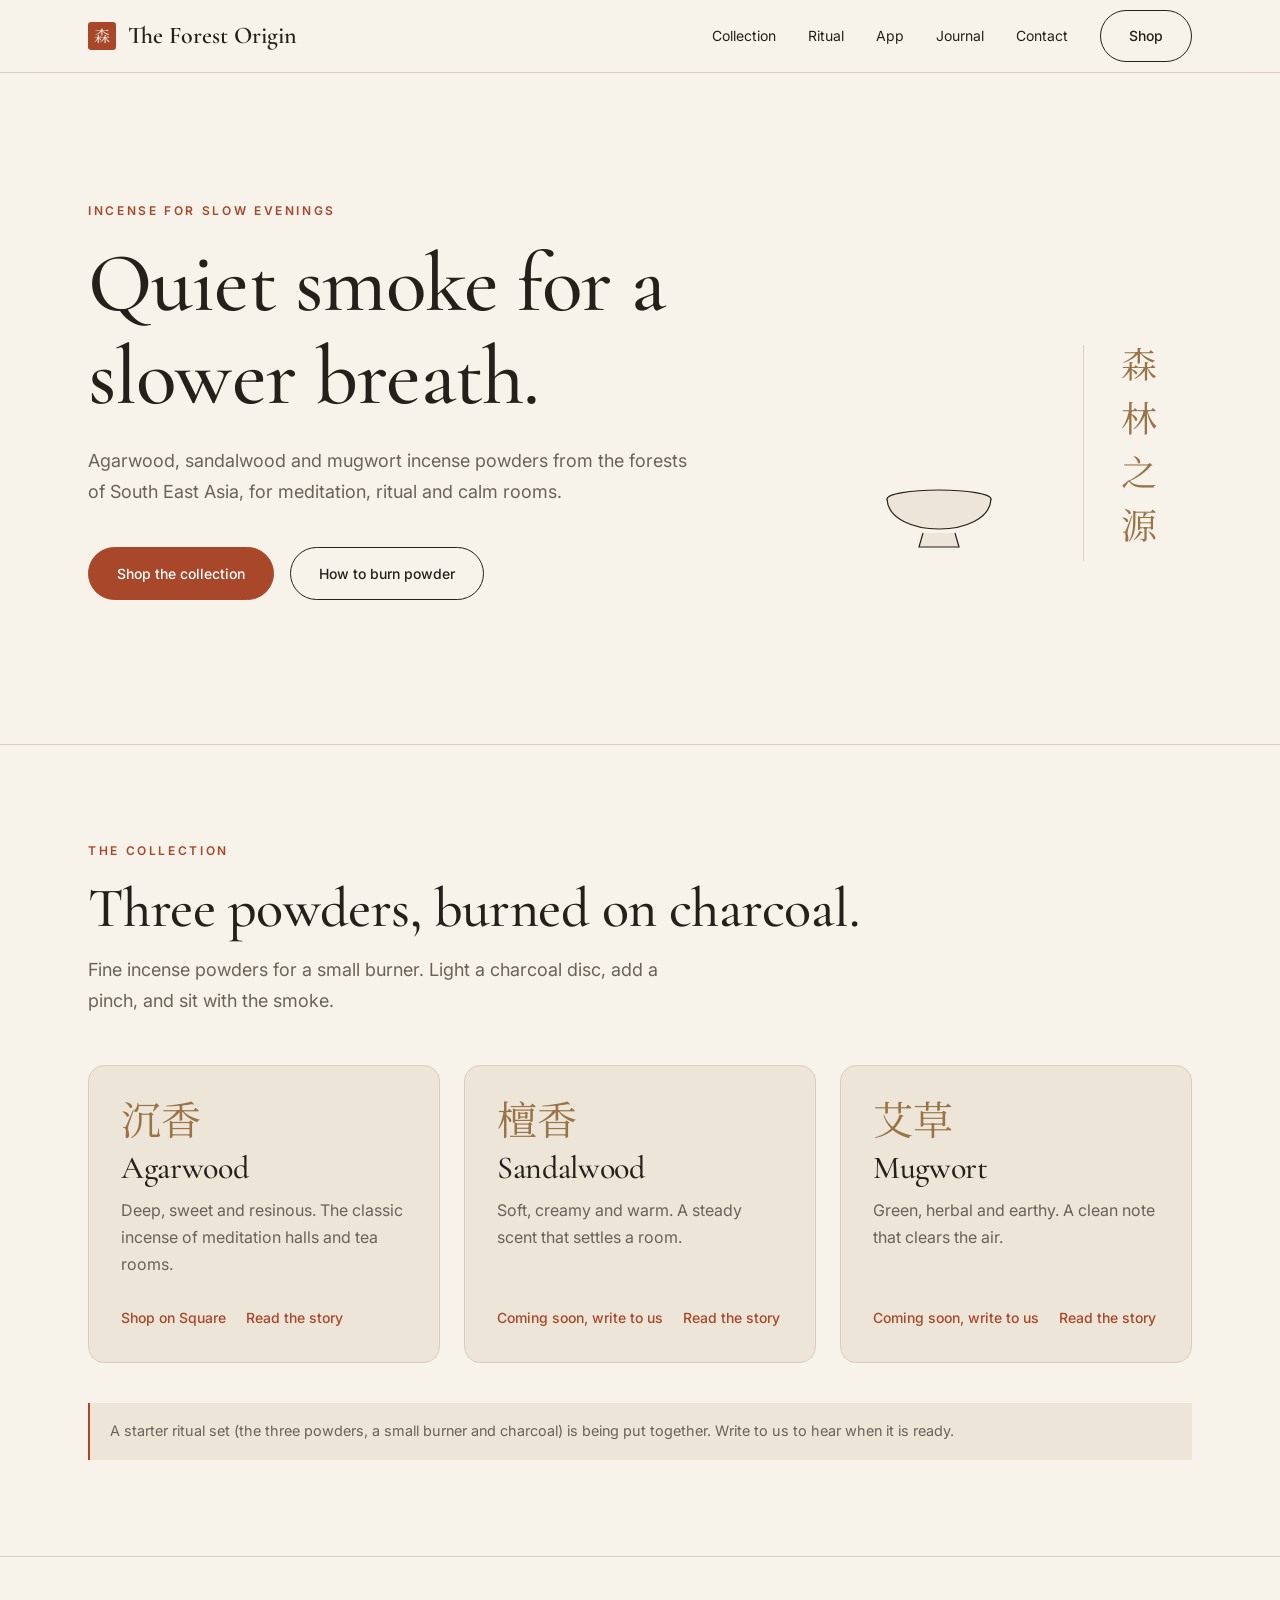
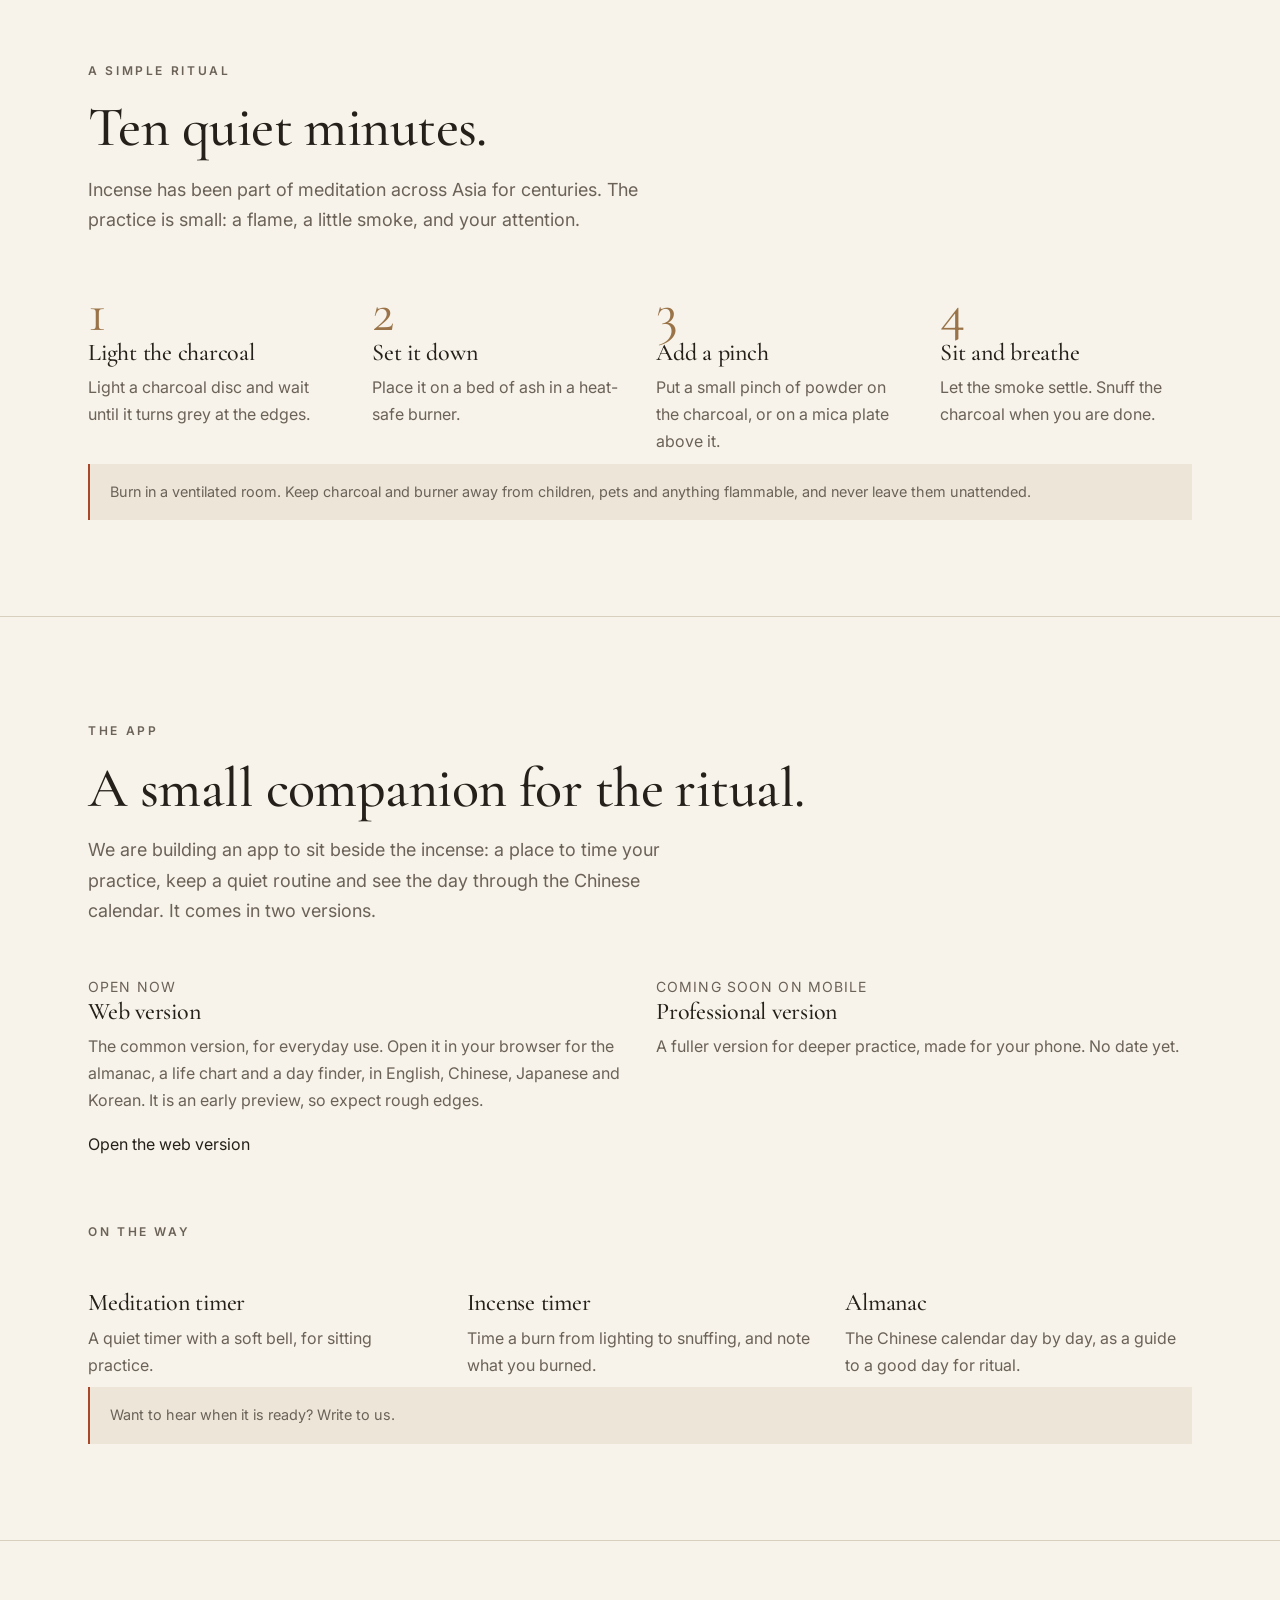
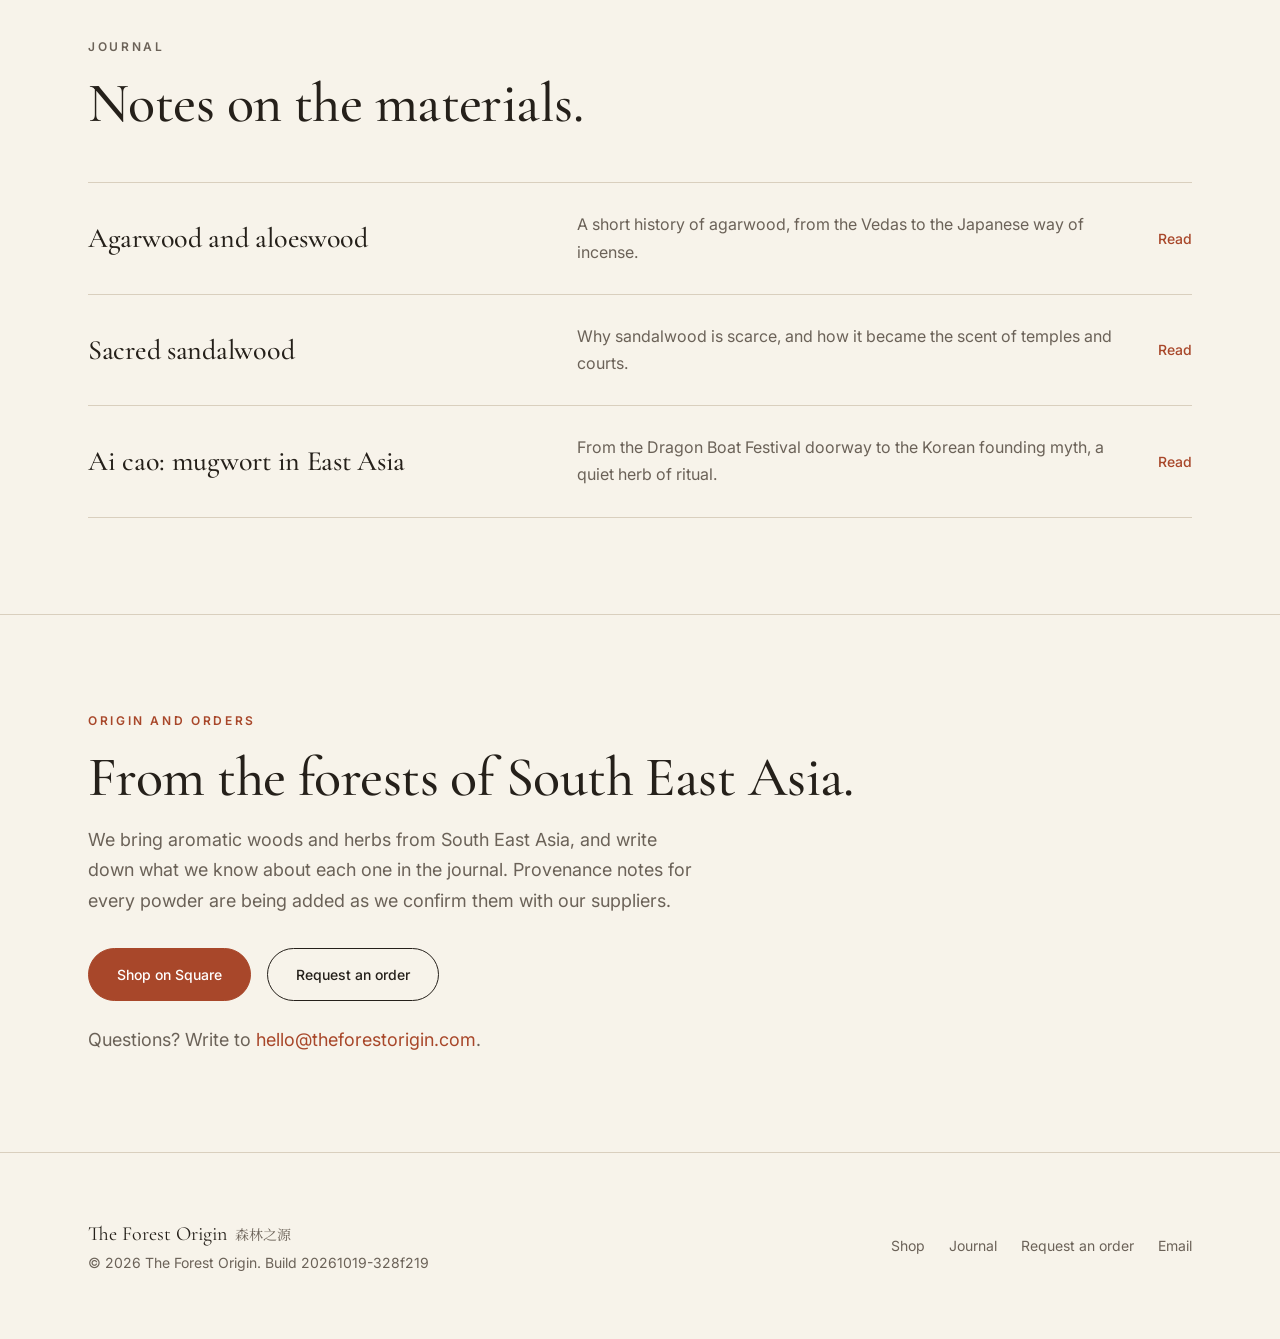
==== commit 230532dc: "publish: buy me a coffee link on the /app/ web preview [ TL;DR ] - sync from monorepo main at 328f21" ====
--- a/index.html
+++ b/index.html
@@ -1,2 +1,2 @@
-<!DOCTYPE html><html lang="en"><head><meta name="build" content="20261018-417abe0"><meta charset="utf-8"><link rel="icon" type="image/svg+xml" href="/favicon.svg"><meta name="viewport" content="width=device-width, initial-scale=1"><meta name="generator" content="Astro v7.3.8"><!-- search and sharing: no share image yet, the old one showed the previous brand --><title>The Forest Origin | Incense for meditation and slow evenings</title><meta name="description" content="Agarwood, sandalwood and mugwort incense powders from the forests of South East Asia, for meditation, ritual and calm rooms."><link rel="canonical" href="https://theforestorigin.com/"><meta property="og:type" content="website"><meta property="og:url" content="https://theforestorigin.com/"><meta property="og:title" content="The Forest Origin | Incense for meditation and slow evenings"><meta property="og:description" content="Agarwood, sandalwood and mugwort incense powders from the forests of South East Asia, for meditation, ritual and calm rooms."><meta name="twitter:card" content="summary"><link rel="preconnect" href="https://fonts.googleapis.com"><link rel="preconnect" href="https://fonts.gstatic.com" crossorigin><link href="https://fonts.googleapis.com/css2?family=Cormorant+Garamond:ital,wght@0,400;0,500;0,600;1,400&family=Inter:wght@400;500;600&display=swap" rel="stylesheet"><!-- cjk serif, subset to the characters used on the site so it stays small --><link href="https://fonts.googleapis.com/css2?family=Noto+Serif+SC:wght@400;600&text=森林之源沉香檀香艾草&display=swap" rel="stylesheet"><link rel="stylesheet" href="/assets/BaseLayout.CFxsqkQQ.css"><style>.hero[data-astro-cid-ge2uvauf]{grid-template-columns:minmax(0,1fr);align-items:center;gap:3rem;padding-block:5rem 6rem;display:grid}h1[data-astro-cid-ge2uvauf]{margin:1rem 0 1.5rem;font-size:clamp(2.75rem,7vw,5.25rem)}.actions[data-astro-cid-ge2uvauf]{flex-wrap:wrap;gap:1rem;margin-top:2.5rem;display:flex}.art[data-astro-cid-ge2uvauf]{justify-content:center;align-items:flex-end;gap:1.5rem;display:flex}.smoke[data-astro-cid-ge2uvauf]{width:min(15rem,52vw);height:auto}.vertical[data-astro-cid-ge2uvauf]{writing-mode:vertical-rl;letter-spacing:.5em;color:var(--color-sand);border-left:1px solid var(--color-line);padding-left:1.5rem;font-size:2.25rem}.wisp[data-astro-cid-ge2uvauf]{fill:none;stroke:var(--color-ink);stroke-width:1.2px;stroke-linecap:round;stroke-dasharray:1;stroke-dashoffset:1px;opacity:.4;animation:10s ease-in-out infinite rise}.w2[data-astro-cid-ge2uvauf]{animation-delay:-3.5s}.w3[data-astro-cid-ge2uvauf]{animation-delay:-7s}.burner[data-astro-cid-ge2uvauf]{fill:var(--color-stone);stroke:var(--color-ink);stroke-width:1.2px}@keyframes rise{0%{stroke-dashoffset:1px;opacity:0}25%{opacity:.5}70%{opacity:.3}to{stroke-dashoffset:-1px;opacity:0}}@media (prefers-reduced-motion:reduce){.wisp[data-astro-cid-ge2uvauf]{stroke-dashoffset:0;opacity:.35}}@media (width>=64rem){.hero[data-astro-cid-ge2uvauf]{grid-template-columns:minmax(0,1.25fr) minmax(0,.75fr);padding-block:8rem 9rem}}.grid[data-astro-cid-ogjphvub]{gap:1.5rem;margin-top:3rem;display:grid}.glyph[data-astro-cid-ogjphvub]{color:var(--color-sand);font-size:2.5rem;line-height:1}@media (width>=48rem){.grid[data-astro-cid-ogjphvub]{grid-template-columns:repeat(3,1fr)}}.steps[data-astro-cid-cbmsny5q]{counter-reset:step;gap:2rem;margin:3rem 0 0;padding:0;list-style:none;display:grid}.steps[data-astro-cid-cbmsny5q] li[data-astro-cid-cbmsny5q]:before{counter-increment:step;content:counter(step);font-family:var(--font-display);color:var(--color-sand);font-size:3.5rem;line-height:1;display:block}h3[data-astro-cid-cbmsny5q]{font-size:1.5rem}p[data-astro-cid-cbmsny5q]{color:var(--color-muted);margin-top:.5rem}@media (width>=48rem){.steps[data-astro-cid-cbmsny5q]{grid-template-columns:repeat(4,1fr)}}.versions[data-astro-cid-4dfyu3fh]{gap:2rem;margin:3rem 0 0;padding:0;list-style:none;display:grid}.status[data-astro-cid-4dfyu3fh]{letter-spacing:.08em;text-transform:uppercase;margin:0;font-size:.875rem}.link[data-astro-cid-4dfyu3fh]{margin-top:1rem;display:inline-block}.on-the-way[data-astro-cid-4dfyu3fh]{margin-top:4rem}.features[data-astro-cid-4dfyu3fh]{gap:2rem;margin:3rem 0 0;padding:0;list-style:none;display:grid}h3[data-astro-cid-4dfyu3fh]{font-size:1.5rem}p[data-astro-cid-4dfyu3fh]{color:var(--color-muted);margin-top:.5rem}.note[data-astro-cid-4dfyu3fh]{color:var(--color-muted)}@media (width>=48rem){.versions[data-astro-cid-4dfyu3fh]{grid-template-columns:repeat(2,1fr)}.features[data-astro-cid-4dfyu3fh]{grid-template-columns:repeat(3,1fr)}}.list[data-astro-cid-mrzxueen]{border-top:1px solid var(--color-line);margin-top:3rem}.item[data-astro-cid-mrzxueen]{border-bottom:1px solid var(--color-line);gap:.5rem;padding-block:1.75rem;text-decoration:none;display:grid}h3[data-astro-cid-mrzxueen]{font-size:1.75rem;transition:color .3s}.item[data-astro-cid-mrzxueen]:hover h3[data-astro-cid-mrzxueen]{color:var(--color-ember)}p[data-astro-cid-mrzxueen]{color:var(--color-muted)}@media (width>=48rem){.item[data-astro-cid-mrzxueen]{grid-template-columns:1fr 1.2fr auto;align-items:center;gap:2rem}}.actions[data-astro-cid-he3spzz3]{flex-wrap:wrap;gap:1rem;margin-block:2rem 1.5rem;display:flex}.mail[data-astro-cid-he3spzz3]{color:var(--color-ember)}
-</style></head><body><header class="site-header" data-astro-cid-nen7h5rs><div class="wrap bar" data-astro-cid-nen7h5rs><a href="/" class="brand" aria-label="The Forest Origin, home" data-astro-cid-nen7h5rs><span class="seal cjk" aria-hidden="true" data-astro-cid-nen7h5rs>森</span><span class="brand-name" data-astro-cid-nen7h5rs>The Forest Origin</span></a><!-- desktop navigation --><nav class="nav-links" aria-label="Main" data-astro-cid-nen7h5rs><a href="/#collection" data-astro-cid-nen7h5rs>Collection</a><a href="/#ritual" data-astro-cid-nen7h5rs>Ritual</a><a href="/#app" data-astro-cid-nen7h5rs>App</a><a href="/#journal" data-astro-cid-nen7h5rs>Journal</a><a href="/#contact" data-astro-cid-nen7h5rs>Contact</a><a href="https://theforestorigin.square.site/" class="btn btn-quiet" rel="noopener noreferrer" data-astro-cid-nen7h5rs>Shop</a></nav><!-- mobile navigation: a details element, no javascript --><details class="menu" data-astro-cid-nen7h5rs><summary data-astro-cid-nen7h5rs>Menu</summary><nav class="menu-panel" aria-label="Main" data-astro-cid-nen7h5rs><a href="/#collection" data-astro-cid-nen7h5rs>Collection</a><a href="/#ritual" data-astro-cid-nen7h5rs>Ritual</a><a href="/#app" data-astro-cid-nen7h5rs>App</a><a href="/#journal" data-astro-cid-nen7h5rs>Journal</a><a href="/#contact" data-astro-cid-nen7h5rs>Contact</a><a href="https://theforestorigin.square.site/" rel="noopener noreferrer" data-astro-cid-nen7h5rs>Shop</a></nav></details></div></header><main><section class="wrap hero" data-astro-cid-ge2uvauf><div data-astro-cid-ge2uvauf><p class="eyebrow" data-astro-cid-ge2uvauf>Incense for slow evenings</p><h1 data-astro-cid-ge2uvauf>Quiet smoke for a slower breath.</h1><p class="lede" data-astro-cid-ge2uvauf>Agarwood, sandalwood and mugwort incense powders from the forests of South East Asia, for meditation, ritual and calm rooms.</p><div class="actions" data-astro-cid-ge2uvauf><a href="https://theforestorigin.square.site/" class="btn btn-primary" rel="noopener noreferrer" data-astro-cid-ge2uvauf>Shop the collection</a><a href="/#ritual" class="btn btn-quiet" data-astro-cid-ge2uvauf>How to burn powder</a></div></div><div class="art" data-astro-cid-ge2uvauf><!-- line drawing of a small burner with three wisps of smoke --><svg class="smoke" viewBox="0 0 240 320" role="img" aria-label="Smoke rising from a small incense burner" data-astro-cid-ge2uvauf><!-- pathLength 1 lets the css animate the wisps as fractions --><path class="wisp w1" pathLength="1" d="M120 248 C100 215 142 195 118 160 S132 108 112 70 S128 24 118 0" data-astro-cid-ge2uvauf></path><path class="wisp w2" pathLength="1" d="M128 248 C150 218 108 196 132 162 S112 112 134 76 S114 30 126 6" data-astro-cid-ge2uvauf></path><path class="wisp w3" pathLength="1" d="M112 248 C94 222 130 204 108 172 S124 128 104 94 S120 52 110 20" data-astro-cid-ge2uvauf></path><ellipse class="burner" cx="120" cy="258" rx="52" ry="9" data-astro-cid-ge2uvauf></ellipse><path class="burner" d="M68 258 C70 298 170 298 172 258" data-astro-cid-ge2uvauf></path><path class="burner" d="M104 292 L100 306 H140 L136 292" data-astro-cid-ge2uvauf></path></svg><!-- the brand name set upright, a quiet east asian touch --><span class="vertical cjk" aria-hidden="true" data-astro-cid-ge2uvauf>森林之源</span></div></section><section id="collection" class="section" data-astro-cid-ogjphvub><div class="wrap" data-astro-cid-ogjphvub><p class="eyebrow" data-astro-cid-ogjphvub>The collection</p><h2 class="section-title" data-astro-cid-ogjphvub>Three powders, burned on charcoal.</h2><p class="lede" data-astro-cid-ogjphvub>Fine incense powders for a small burner. Light a charcoal disc, add a pinch, and sit with the smoke.</p><div class="grid" data-astro-cid-ogjphvub><article class="card" data-astro-cid-ogjphvub><span class="glyph cjk" aria-hidden="true" data-astro-cid-ogjphvub>沉香</span><h3 data-astro-cid-ogjphvub>Agarwood</h3><p data-astro-cid-ogjphvub>Deep, sweet and resinous. The classic incense of meditation halls and tea rooms.</p><div class="card-links" data-astro-cid-ogjphvub><a href="https://theforestorigin.square.site/" class="link-arrow" rel="noopener noreferrer" data-astro-cid-ogjphvub>Shop on Square</a><a href="/articles/agarwood" class="link-arrow" data-astro-cid-ogjphvub>Read the story</a></div></article><article class="card" data-astro-cid-ogjphvub><span class="glyph cjk" aria-hidden="true" data-astro-cid-ogjphvub>檀香</span><h3 data-astro-cid-ogjphvub>Sandalwood</h3><p data-astro-cid-ogjphvub>Soft, creamy and warm. A steady scent that settles a room.</p><div class="card-links" data-astro-cid-ogjphvub><a href="mailto:hello@theforestorigin.com?subject=Sandalwood%20powder" class="link-arrow" data-astro-cid-ogjphvub>Coming soon, write to us</a><a href="/articles/sandalwood" class="link-arrow" data-astro-cid-ogjphvub>Read the story</a></div></article><article class="card" data-astro-cid-ogjphvub><span class="glyph cjk" aria-hidden="true" data-astro-cid-ogjphvub>艾草</span><h3 data-astro-cid-ogjphvub>Mugwort</h3><p data-astro-cid-ogjphvub>Green, herbal and earthy. A clean note that clears the air.</p><div class="card-links" data-astro-cid-ogjphvub><a href="mailto:hello@theforestorigin.com?subject=Mugwort%20powder" class="link-arrow" data-astro-cid-ogjphvub>Coming soon, write to us</a><a href="/articles/mugwort" class="link-arrow" data-astro-cid-ogjphvub>Read the story</a></div></article></div><!-- starter set is planned, not yet on sale --><p class="note" data-astro-cid-ogjphvub>A starter ritual set (the three powders, a small burner and charcoal) is being put together. <a href="mailto:hello@theforestorigin.com?subject=Starter%20ritual%20set" data-astro-cid-ogjphvub>Write to us</a> to hear when it is ready.</p></div></section><section id="ritual" class="section" data-astro-cid-cbmsny5q><div class="wrap" data-astro-cid-cbmsny5q><p class="eyebrow" data-astro-cid-cbmsny5q>A simple ritual</p><h2 class="section-title" data-astro-cid-cbmsny5q>Ten quiet minutes.</h2><p class="lede" data-astro-cid-cbmsny5q>Incense has been part of meditation across Asia for centuries. The practice is small: a flame, a little smoke, and your attention.</p><ol class="steps" data-astro-cid-cbmsny5q><li data-astro-cid-cbmsny5q><h3 data-astro-cid-cbmsny5q>Light the charcoal</h3><p data-astro-cid-cbmsny5q>Light a charcoal disc and wait until it turns grey at the edges.</p></li><li data-astro-cid-cbmsny5q><h3 data-astro-cid-cbmsny5q>Set it down</h3><p data-astro-cid-cbmsny5q>Place it on a bed of ash in a heat-safe burner.</p></li><li data-astro-cid-cbmsny5q><h3 data-astro-cid-cbmsny5q>Add a pinch</h3><p data-astro-cid-cbmsny5q>Put a small pinch of powder on the charcoal, or on a mica plate above it.</p></li><li data-astro-cid-cbmsny5q><h3 data-astro-cid-cbmsny5q>Sit and breathe</h3><p data-astro-cid-cbmsny5q>Let the smoke settle. Snuff the charcoal when you are done.</p></li></ol><p class="note" data-astro-cid-cbmsny5q>Burn in a ventilated room. Keep charcoal and burner away from children, pets and anything flammable, and never leave them unattended.</p></div></section><section id="app" class="section" data-astro-cid-4dfyu3fh><div class="wrap" data-astro-cid-4dfyu3fh><p class="eyebrow" data-astro-cid-4dfyu3fh>The app</p><h2 class="section-title" data-astro-cid-4dfyu3fh>A small companion for the ritual.</h2><p class="lede" data-astro-cid-4dfyu3fh>We are building an app to sit beside the incense: a place to time your practice, keep a quiet routine and see the day through the Chinese calendar. It comes in two versions.</p><ul class="versions" data-astro-cid-4dfyu3fh><li data-astro-cid-4dfyu3fh><p class="status" data-astro-cid-4dfyu3fh>Open now</p><h3 data-astro-cid-4dfyu3fh>Web version</h3><p data-astro-cid-4dfyu3fh>The common version, for everyday use. Open it in your browser for the almanac, a life chart and a day finder, in English, Chinese, Japanese and Korean. It is an early preview, so expect rough edges.</p><a class="link" href="/app/" data-astro-cid-4dfyu3fh>Open the web version</a></li><li data-astro-cid-4dfyu3fh><p class="status" data-astro-cid-4dfyu3fh>Coming soon on mobile</p><h3 data-astro-cid-4dfyu3fh>Professional version</h3><p data-astro-cid-4dfyu3fh>A fuller version for deeper practice, made for your phone. No date yet.</p></li></ul><p class="eyebrow on-the-way" data-astro-cid-4dfyu3fh>On the way</p><ul class="features" data-astro-cid-4dfyu3fh><li data-astro-cid-4dfyu3fh><h3 data-astro-cid-4dfyu3fh>Meditation timer</h3><p data-astro-cid-4dfyu3fh>A quiet timer with a soft bell, for sitting practice.</p></li><li data-astro-cid-4dfyu3fh><h3 data-astro-cid-4dfyu3fh>Incense timer</h3><p data-astro-cid-4dfyu3fh>Time a burn from lighting to snuffing, and note what you burned.</p></li><li data-astro-cid-4dfyu3fh><h3 data-astro-cid-4dfyu3fh>Almanac</h3><p data-astro-cid-4dfyu3fh>The Chinese calendar day by day, as a guide to a good day for ritual.</p></li></ul><p class="note" data-astro-cid-4dfyu3fh>Want to hear when it is ready? <a href="mailto:hello@theforestorigin.com?subject=Forest%20Origin%20app" data-astro-cid-4dfyu3fh>Write to us</a>.</p></div></section><section id="journal" class="section" data-astro-cid-mrzxueen><div class="wrap" data-astro-cid-mrzxueen><p class="eyebrow" data-astro-cid-mrzxueen>Journal</p><h2 class="section-title" data-astro-cid-mrzxueen>Notes on the materials.</h2><div class="list" data-astro-cid-mrzxueen><a href="/articles/agarwood" class="item" data-astro-cid-mrzxueen><h3 data-astro-cid-mrzxueen>Agarwood and aloeswood</h3><p data-astro-cid-mrzxueen>A short history of agarwood, from the Vedas to the Japanese way of incense.</p><span class="link-arrow" data-astro-cid-mrzxueen>Read</span></a><a href="/articles/sandalwood" class="item" data-astro-cid-mrzxueen><h3 data-astro-cid-mrzxueen>Sacred sandalwood</h3><p data-astro-cid-mrzxueen>Why sandalwood is scarce, and how it became the scent of temples and courts.</p><span class="link-arrow" data-astro-cid-mrzxueen>Read</span></a><a href="/articles/mugwort" class="item" data-astro-cid-mrzxueen><h3 data-astro-cid-mrzxueen>Ai cao: mugwort in East Asia</h3><p data-astro-cid-mrzxueen>From the Dragon Boat Festival doorway to the Korean founding myth, a quiet herb of ritual.</p><span class="link-arrow" data-astro-cid-mrzxueen>Read</span></a></div></div></section><section id="contact" class="section" data-astro-cid-he3spzz3><div class="wrap" data-astro-cid-he3spzz3><p class="eyebrow" data-astro-cid-he3spzz3>Origin and orders</p><h2 class="section-title" data-astro-cid-he3spzz3>From the forests of South East Asia.</h2><p class="lede" data-astro-cid-he3spzz3>We bring aromatic woods and herbs from South East Asia, and write down what we know about each one in the journal. Provenance notes for every powder are being added as we confirm them with our suppliers.</p><div class="actions" data-astro-cid-he3spzz3><a href="https://theforestorigin.square.site/" class="btn btn-primary" rel="noopener noreferrer" data-astro-cid-he3spzz3>Shop on Square</a><a href="https://forms.gle/QYphnyzFG8JDZHSd8" class="btn btn-quiet" rel="noopener noreferrer" data-astro-cid-he3spzz3>Request an order</a></div><p class="lede" data-astro-cid-he3spzz3>Questions? Write to <a href="mailto:hello@theforestorigin.com" class="mail" data-astro-cid-he3spzz3>hello@theforestorigin.com</a>.</p></div></section></main><footer class="site-footer" data-astro-cid-jo6i4kqk><div class="wrap bar" data-astro-cid-jo6i4kqk><div data-astro-cid-jo6i4kqk><span class="name" data-astro-cid-jo6i4kqk>The Forest Origin</span><span class="cjk" data-astro-cid-jo6i4kqk>森林之源</span><p data-astro-cid-jo6i4kqk>&copy; 2026 The Forest Origin. Build 20261018-417abe0</p></div><nav class="links" aria-label="Footer" data-astro-cid-jo6i4kqk><a href="https://theforestorigin.square.site/" rel="noopener noreferrer" data-astro-cid-jo6i4kqk>Shop</a><a href="/#journal" data-astro-cid-jo6i4kqk>Journal</a><a href="https://forms.gle/QYphnyzFG8JDZHSd8" rel="noopener noreferrer" data-astro-cid-jo6i4kqk>Request an order</a><a href="mailto:hello@theforestorigin.com" data-astro-cid-jo6i4kqk>Email</a></nav></div></footer></body></html>+<!DOCTYPE html><html lang="en"><head><meta name="build" content="20261019-328f219"><meta charset="utf-8"><link rel="icon" type="image/svg+xml" href="/favicon.svg"><meta name="viewport" content="width=device-width, initial-scale=1"><meta name="generator" content="Astro v7.3.8"><!-- search and sharing: no share image yet, the old one showed the previous brand --><title>The Forest Origin | Incense for meditation and slow evenings</title><meta name="description" content="Agarwood, sandalwood and mugwort incense powders from the forests of South East Asia, for meditation, ritual and calm rooms."><link rel="canonical" href="https://theforestorigin.com/"><meta property="og:type" content="website"><meta property="og:url" content="https://theforestorigin.com/"><meta property="og:title" content="The Forest Origin | Incense for meditation and slow evenings"><meta property="og:description" content="Agarwood, sandalwood and mugwort incense powders from the forests of South East Asia, for meditation, ritual and calm rooms."><meta name="twitter:card" content="summary"><link rel="preconnect" href="https://fonts.googleapis.com"><link rel="preconnect" href="https://fonts.gstatic.com" crossorigin><link href="https://fonts.googleapis.com/css2?family=Cormorant+Garamond:ital,wght@0,400;0,500;0,600;1,400&family=Inter:wght@400;500;600&display=swap" rel="stylesheet"><!-- cjk serif, subset to the characters used on the site so it stays small --><link href="https://fonts.googleapis.com/css2?family=Noto+Serif+SC:wght@400;600&text=森林之源沉香檀香艾草&display=swap" rel="stylesheet"><link rel="stylesheet" href="/assets/BaseLayout.CFxsqkQQ.css"><style>.hero[data-astro-cid-ge2uvauf]{grid-template-columns:minmax(0,1fr);align-items:center;gap:3rem;padding-block:5rem 6rem;display:grid}h1[data-astro-cid-ge2uvauf]{margin:1rem 0 1.5rem;font-size:clamp(2.75rem,7vw,5.25rem)}.actions[data-astro-cid-ge2uvauf]{flex-wrap:wrap;gap:1rem;margin-top:2.5rem;display:flex}.art[data-astro-cid-ge2uvauf]{justify-content:center;align-items:flex-end;gap:1.5rem;display:flex}.smoke[data-astro-cid-ge2uvauf]{width:min(15rem,52vw);height:auto}.vertical[data-astro-cid-ge2uvauf]{writing-mode:vertical-rl;letter-spacing:.5em;color:var(--color-sand);border-left:1px solid var(--color-line);padding-left:1.5rem;font-size:2.25rem}.wisp[data-astro-cid-ge2uvauf]{fill:none;stroke:var(--color-ink);stroke-width:1.2px;stroke-linecap:round;stroke-dasharray:1;stroke-dashoffset:1px;opacity:.4;animation:10s ease-in-out infinite rise}.w2[data-astro-cid-ge2uvauf]{animation-delay:-3.5s}.w3[data-astro-cid-ge2uvauf]{animation-delay:-7s}.burner[data-astro-cid-ge2uvauf]{fill:var(--color-stone);stroke:var(--color-ink);stroke-width:1.2px}@keyframes rise{0%{stroke-dashoffset:1px;opacity:0}25%{opacity:.5}70%{opacity:.3}to{stroke-dashoffset:-1px;opacity:0}}@media (prefers-reduced-motion:reduce){.wisp[data-astro-cid-ge2uvauf]{stroke-dashoffset:0;opacity:.35}}@media (width>=64rem){.hero[data-astro-cid-ge2uvauf]{grid-template-columns:minmax(0,1.25fr) minmax(0,.75fr);padding-block:8rem 9rem}}.grid[data-astro-cid-ogjphvub]{gap:1.5rem;margin-top:3rem;display:grid}.glyph[data-astro-cid-ogjphvub]{color:var(--color-sand);font-size:2.5rem;line-height:1}@media (width>=48rem){.grid[data-astro-cid-ogjphvub]{grid-template-columns:repeat(3,1fr)}}.steps[data-astro-cid-cbmsny5q]{counter-reset:step;gap:2rem;margin:3rem 0 0;padding:0;list-style:none;display:grid}.steps[data-astro-cid-cbmsny5q] li[data-astro-cid-cbmsny5q]:before{counter-increment:step;content:counter(step);font-family:var(--font-display);color:var(--color-sand);font-size:3.5rem;line-height:1;display:block}h3[data-astro-cid-cbmsny5q]{font-size:1.5rem}p[data-astro-cid-cbmsny5q]{color:var(--color-muted);margin-top:.5rem}@media (width>=48rem){.steps[data-astro-cid-cbmsny5q]{grid-template-columns:repeat(4,1fr)}}.versions[data-astro-cid-4dfyu3fh]{gap:2rem;margin:3rem 0 0;padding:0;list-style:none;display:grid}.status[data-astro-cid-4dfyu3fh]{letter-spacing:.08em;text-transform:uppercase;margin:0;font-size:.875rem}.link[data-astro-cid-4dfyu3fh]{margin-top:1rem;display:inline-block}.on-the-way[data-astro-cid-4dfyu3fh]{margin-top:4rem}.features[data-astro-cid-4dfyu3fh]{gap:2rem;margin:3rem 0 0;padding:0;list-style:none;display:grid}h3[data-astro-cid-4dfyu3fh]{font-size:1.5rem}p[data-astro-cid-4dfyu3fh]{color:var(--color-muted);margin-top:.5rem}.note[data-astro-cid-4dfyu3fh]{color:var(--color-muted)}@media (width>=48rem){.versions[data-astro-cid-4dfyu3fh]{grid-template-columns:repeat(2,1fr)}.features[data-astro-cid-4dfyu3fh]{grid-template-columns:repeat(3,1fr)}}.list[data-astro-cid-mrzxueen]{border-top:1px solid var(--color-line);margin-top:3rem}.item[data-astro-cid-mrzxueen]{border-bottom:1px solid var(--color-line);gap:.5rem;padding-block:1.75rem;text-decoration:none;display:grid}h3[data-astro-cid-mrzxueen]{font-size:1.75rem;transition:color .3s}.item[data-astro-cid-mrzxueen]:hover h3[data-astro-cid-mrzxueen]{color:var(--color-ember)}p[data-astro-cid-mrzxueen]{color:var(--color-muted)}@media (width>=48rem){.item[data-astro-cid-mrzxueen]{grid-template-columns:1fr 1.2fr auto;align-items:center;gap:2rem}}.actions[data-astro-cid-he3spzz3]{flex-wrap:wrap;gap:1rem;margin-block:2rem 1.5rem;display:flex}.mail[data-astro-cid-he3spzz3]{color:var(--color-ember)}
+</style></head><body><header class="site-header" data-astro-cid-nen7h5rs><div class="wrap bar" data-astro-cid-nen7h5rs><a href="/" class="brand" aria-label="The Forest Origin, home" data-astro-cid-nen7h5rs><span class="seal cjk" aria-hidden="true" data-astro-cid-nen7h5rs>森</span><span class="brand-name" data-astro-cid-nen7h5rs>The Forest Origin</span></a><!-- desktop navigation --><nav class="nav-links" aria-label="Main" data-astro-cid-nen7h5rs><a href="/#collection" data-astro-cid-nen7h5rs>Collection</a><a href="/#ritual" data-astro-cid-nen7h5rs>Ritual</a><a href="/#app" data-astro-cid-nen7h5rs>App</a><a href="/#journal" data-astro-cid-nen7h5rs>Journal</a><a href="/#contact" data-astro-cid-nen7h5rs>Contact</a><a href="https://theforestorigin.square.site/" class="btn btn-quiet" rel="noopener noreferrer" data-astro-cid-nen7h5rs>Shop</a></nav><!-- mobile navigation: a details element, no javascript --><details class="menu" data-astro-cid-nen7h5rs><summary data-astro-cid-nen7h5rs>Menu</summary><nav class="menu-panel" aria-label="Main" data-astro-cid-nen7h5rs><a href="/#collection" data-astro-cid-nen7h5rs>Collection</a><a href="/#ritual" data-astro-cid-nen7h5rs>Ritual</a><a href="/#app" data-astro-cid-nen7h5rs>App</a><a href="/#journal" data-astro-cid-nen7h5rs>Journal</a><a href="/#contact" data-astro-cid-nen7h5rs>Contact</a><a href="https://theforestorigin.square.site/" rel="noopener noreferrer" data-astro-cid-nen7h5rs>Shop</a></nav></details></div></header><main><section class="wrap hero" data-astro-cid-ge2uvauf><div data-astro-cid-ge2uvauf><p class="eyebrow" data-astro-cid-ge2uvauf>Incense for slow evenings</p><h1 data-astro-cid-ge2uvauf>Quiet smoke for a slower breath.</h1><p class="lede" data-astro-cid-ge2uvauf>Agarwood, sandalwood and mugwort incense powders from the forests of South East Asia, for meditation, ritual and calm rooms.</p><div class="actions" data-astro-cid-ge2uvauf><a href="https://theforestorigin.square.site/" class="btn btn-primary" rel="noopener noreferrer" data-astro-cid-ge2uvauf>Shop the collection</a><a href="/#ritual" class="btn btn-quiet" data-astro-cid-ge2uvauf>How to burn powder</a></div></div><div class="art" data-astro-cid-ge2uvauf><!-- line drawing of a small burner with three wisps of smoke --><svg class="smoke" viewBox="0 0 240 320" role="img" aria-label="Smoke rising from a small incense burner" data-astro-cid-ge2uvauf><!-- pathLength 1 lets the css animate the wisps as fractions --><path class="wisp w1" pathLength="1" d="M120 248 C100 215 142 195 118 160 S132 108 112 70 S128 24 118 0" data-astro-cid-ge2uvauf></path><path class="wisp w2" pathLength="1" d="M128 248 C150 218 108 196 132 162 S112 112 134 76 S114 30 126 6" data-astro-cid-ge2uvauf></path><path class="wisp w3" pathLength="1" d="M112 248 C94 222 130 204 108 172 S124 128 104 94 S120 52 110 20" data-astro-cid-ge2uvauf></path><ellipse class="burner" cx="120" cy="258" rx="52" ry="9" data-astro-cid-ge2uvauf></ellipse><path class="burner" d="M68 258 C70 298 170 298 172 258" data-astro-cid-ge2uvauf></path><path class="burner" d="M104 292 L100 306 H140 L136 292" data-astro-cid-ge2uvauf></path></svg><!-- the brand name set upright, a quiet east asian touch --><span class="vertical cjk" aria-hidden="true" data-astro-cid-ge2uvauf>森林之源</span></div></section><section id="collection" class="section" data-astro-cid-ogjphvub><div class="wrap" data-astro-cid-ogjphvub><p class="eyebrow" data-astro-cid-ogjphvub>The collection</p><h2 class="section-title" data-astro-cid-ogjphvub>Three powders, burned on charcoal.</h2><p class="lede" data-astro-cid-ogjphvub>Fine incense powders for a small burner. Light a charcoal disc, add a pinch, and sit with the smoke.</p><div class="grid" data-astro-cid-ogjphvub><article class="card" data-astro-cid-ogjphvub><span class="glyph cjk" aria-hidden="true" data-astro-cid-ogjphvub>沉香</span><h3 data-astro-cid-ogjphvub>Agarwood</h3><p data-astro-cid-ogjphvub>Deep, sweet and resinous. The classic incense of meditation halls and tea rooms.</p><div class="card-links" data-astro-cid-ogjphvub><a href="https://theforestorigin.square.site/" class="link-arrow" rel="noopener noreferrer" data-astro-cid-ogjphvub>Shop on Square</a><a href="/articles/agarwood" class="link-arrow" data-astro-cid-ogjphvub>Read the story</a></div></article><article class="card" data-astro-cid-ogjphvub><span class="glyph cjk" aria-hidden="true" data-astro-cid-ogjphvub>檀香</span><h3 data-astro-cid-ogjphvub>Sandalwood</h3><p data-astro-cid-ogjphvub>Soft, creamy and warm. A steady scent that settles a room.</p><div class="card-links" data-astro-cid-ogjphvub><a href="mailto:hello@theforestorigin.com?subject=Sandalwood%20powder" class="link-arrow" data-astro-cid-ogjphvub>Coming soon, write to us</a><a href="/articles/sandalwood" class="link-arrow" data-astro-cid-ogjphvub>Read the story</a></div></article><article class="card" data-astro-cid-ogjphvub><span class="glyph cjk" aria-hidden="true" data-astro-cid-ogjphvub>艾草</span><h3 data-astro-cid-ogjphvub>Mugwort</h3><p data-astro-cid-ogjphvub>Green, herbal and earthy. A clean note that clears the air.</p><div class="card-links" data-astro-cid-ogjphvub><a href="mailto:hello@theforestorigin.com?subject=Mugwort%20powder" class="link-arrow" data-astro-cid-ogjphvub>Coming soon, write to us</a><a href="/articles/mugwort" class="link-arrow" data-astro-cid-ogjphvub>Read the story</a></div></article></div><!-- starter set is planned, not yet on sale --><p class="note" data-astro-cid-ogjphvub>A starter ritual set (the three powders, a small burner and charcoal) is being put together. <a href="mailto:hello@theforestorigin.com?subject=Starter%20ritual%20set" data-astro-cid-ogjphvub>Write to us</a> to hear when it is ready.</p></div></section><section id="ritual" class="section" data-astro-cid-cbmsny5q><div class="wrap" data-astro-cid-cbmsny5q><p class="eyebrow" data-astro-cid-cbmsny5q>A simple ritual</p><h2 class="section-title" data-astro-cid-cbmsny5q>Ten quiet minutes.</h2><p class="lede" data-astro-cid-cbmsny5q>Incense has been part of meditation across Asia for centuries. The practice is small: a flame, a little smoke, and your attention.</p><ol class="steps" data-astro-cid-cbmsny5q><li data-astro-cid-cbmsny5q><h3 data-astro-cid-cbmsny5q>Light the charcoal</h3><p data-astro-cid-cbmsny5q>Light a charcoal disc and wait until it turns grey at the edges.</p></li><li data-astro-cid-cbmsny5q><h3 data-astro-cid-cbmsny5q>Set it down</h3><p data-astro-cid-cbmsny5q>Place it on a bed of ash in a heat-safe burner.</p></li><li data-astro-cid-cbmsny5q><h3 data-astro-cid-cbmsny5q>Add a pinch</h3><p data-astro-cid-cbmsny5q>Put a small pinch of powder on the charcoal, or on a mica plate above it.</p></li><li data-astro-cid-cbmsny5q><h3 data-astro-cid-cbmsny5q>Sit and breathe</h3><p data-astro-cid-cbmsny5q>Let the smoke settle. Snuff the charcoal when you are done.</p></li></ol><p class="note" data-astro-cid-cbmsny5q>Burn in a ventilated room. Keep charcoal and burner away from children, pets and anything flammable, and never leave them unattended.</p></div></section><section id="app" class="section" data-astro-cid-4dfyu3fh><div class="wrap" data-astro-cid-4dfyu3fh><p class="eyebrow" data-astro-cid-4dfyu3fh>The app</p><h2 class="section-title" data-astro-cid-4dfyu3fh>A small companion for the ritual.</h2><p class="lede" data-astro-cid-4dfyu3fh>We are building an app to sit beside the incense: a place to time your practice, keep a quiet routine and see the day through the Chinese calendar. It comes in two versions.</p><ul class="versions" data-astro-cid-4dfyu3fh><li data-astro-cid-4dfyu3fh><p class="status" data-astro-cid-4dfyu3fh>Open now</p><h3 data-astro-cid-4dfyu3fh>Web version</h3><p data-astro-cid-4dfyu3fh>The common version, for everyday use. Open it in your browser for the almanac, a life chart and a day finder, in English, Chinese, Japanese and Korean. It is an early preview, so expect rough edges.</p><a class="link" href="/app/" data-astro-cid-4dfyu3fh>Open the web version</a></li><li data-astro-cid-4dfyu3fh><p class="status" data-astro-cid-4dfyu3fh>Coming soon on mobile</p><h3 data-astro-cid-4dfyu3fh>Professional version</h3><p data-astro-cid-4dfyu3fh>A fuller version for deeper practice, made for your phone. No date yet.</p></li></ul><p class="eyebrow on-the-way" data-astro-cid-4dfyu3fh>On the way</p><ul class="features" data-astro-cid-4dfyu3fh><li data-astro-cid-4dfyu3fh><h3 data-astro-cid-4dfyu3fh>Meditation timer</h3><p data-astro-cid-4dfyu3fh>A quiet timer with a soft bell, for sitting practice.</p></li><li data-astro-cid-4dfyu3fh><h3 data-astro-cid-4dfyu3fh>Incense timer</h3><p data-astro-cid-4dfyu3fh>Time a burn from lighting to snuffing, and note what you burned.</p></li><li data-astro-cid-4dfyu3fh><h3 data-astro-cid-4dfyu3fh>Almanac</h3><p data-astro-cid-4dfyu3fh>The Chinese calendar day by day, as a guide to a good day for ritual.</p></li></ul><p class="note" data-astro-cid-4dfyu3fh>Want to hear when it is ready? <a href="mailto:hello@theforestorigin.com?subject=Forest%20Origin%20app" data-astro-cid-4dfyu3fh>Write to us</a>.</p></div></section><section id="journal" class="section" data-astro-cid-mrzxueen><div class="wrap" data-astro-cid-mrzxueen><p class="eyebrow" data-astro-cid-mrzxueen>Journal</p><h2 class="section-title" data-astro-cid-mrzxueen>Notes on the materials.</h2><div class="list" data-astro-cid-mrzxueen><a href="/articles/agarwood" class="item" data-astro-cid-mrzxueen><h3 data-astro-cid-mrzxueen>Agarwood and aloeswood</h3><p data-astro-cid-mrzxueen>A short history of agarwood, from the Vedas to the Japanese way of incense.</p><span class="link-arrow" data-astro-cid-mrzxueen>Read</span></a><a href="/articles/sandalwood" class="item" data-astro-cid-mrzxueen><h3 data-astro-cid-mrzxueen>Sacred sandalwood</h3><p data-astro-cid-mrzxueen>Why sandalwood is scarce, and how it became the scent of temples and courts.</p><span class="link-arrow" data-astro-cid-mrzxueen>Read</span></a><a href="/articles/mugwort" class="item" data-astro-cid-mrzxueen><h3 data-astro-cid-mrzxueen>Ai cao: mugwort in East Asia</h3><p data-astro-cid-mrzxueen>From the Dragon Boat Festival doorway to the Korean founding myth, a quiet herb of ritual.</p><span class="link-arrow" data-astro-cid-mrzxueen>Read</span></a></div></div></section><section id="contact" class="section" data-astro-cid-he3spzz3><div class="wrap" data-astro-cid-he3spzz3><p class="eyebrow" data-astro-cid-he3spzz3>Origin and orders</p><h2 class="section-title" data-astro-cid-he3spzz3>From the forests of South East Asia.</h2><p class="lede" data-astro-cid-he3spzz3>We bring aromatic woods and herbs from South East Asia, and write down what we know about each one in the journal. Provenance notes for every powder are being added as we confirm them with our suppliers.</p><div class="actions" data-astro-cid-he3spzz3><a href="https://theforestorigin.square.site/" class="btn btn-primary" rel="noopener noreferrer" data-astro-cid-he3spzz3>Shop on Square</a><a href="https://forms.gle/QYphnyzFG8JDZHSd8" class="btn btn-quiet" rel="noopener noreferrer" data-astro-cid-he3spzz3>Request an order</a></div><p class="lede" data-astro-cid-he3spzz3>Questions? Write to <a href="mailto:hello@theforestorigin.com" class="mail" data-astro-cid-he3spzz3>hello@theforestorigin.com</a>.</p></div></section></main><footer class="site-footer" data-astro-cid-jo6i4kqk><div class="wrap bar" data-astro-cid-jo6i4kqk><div data-astro-cid-jo6i4kqk><span class="name" data-astro-cid-jo6i4kqk>The Forest Origin</span><span class="cjk" data-astro-cid-jo6i4kqk>森林之源</span><p data-astro-cid-jo6i4kqk>&copy; 2026 The Forest Origin. Build 20261019-328f219</p></div><nav class="links" aria-label="Footer" data-astro-cid-jo6i4kqk><a href="https://theforestorigin.square.site/" rel="noopener noreferrer" data-astro-cid-jo6i4kqk>Shop</a><a href="/#journal" data-astro-cid-jo6i4kqk>Journal</a><a href="https://forms.gle/QYphnyzFG8JDZHSd8" rel="noopener noreferrer" data-astro-cid-jo6i4kqk>Request an order</a><a href="mailto:hello@theforestorigin.com" data-astro-cid-jo6i4kqk>Email</a></nav></div></footer></body></html>
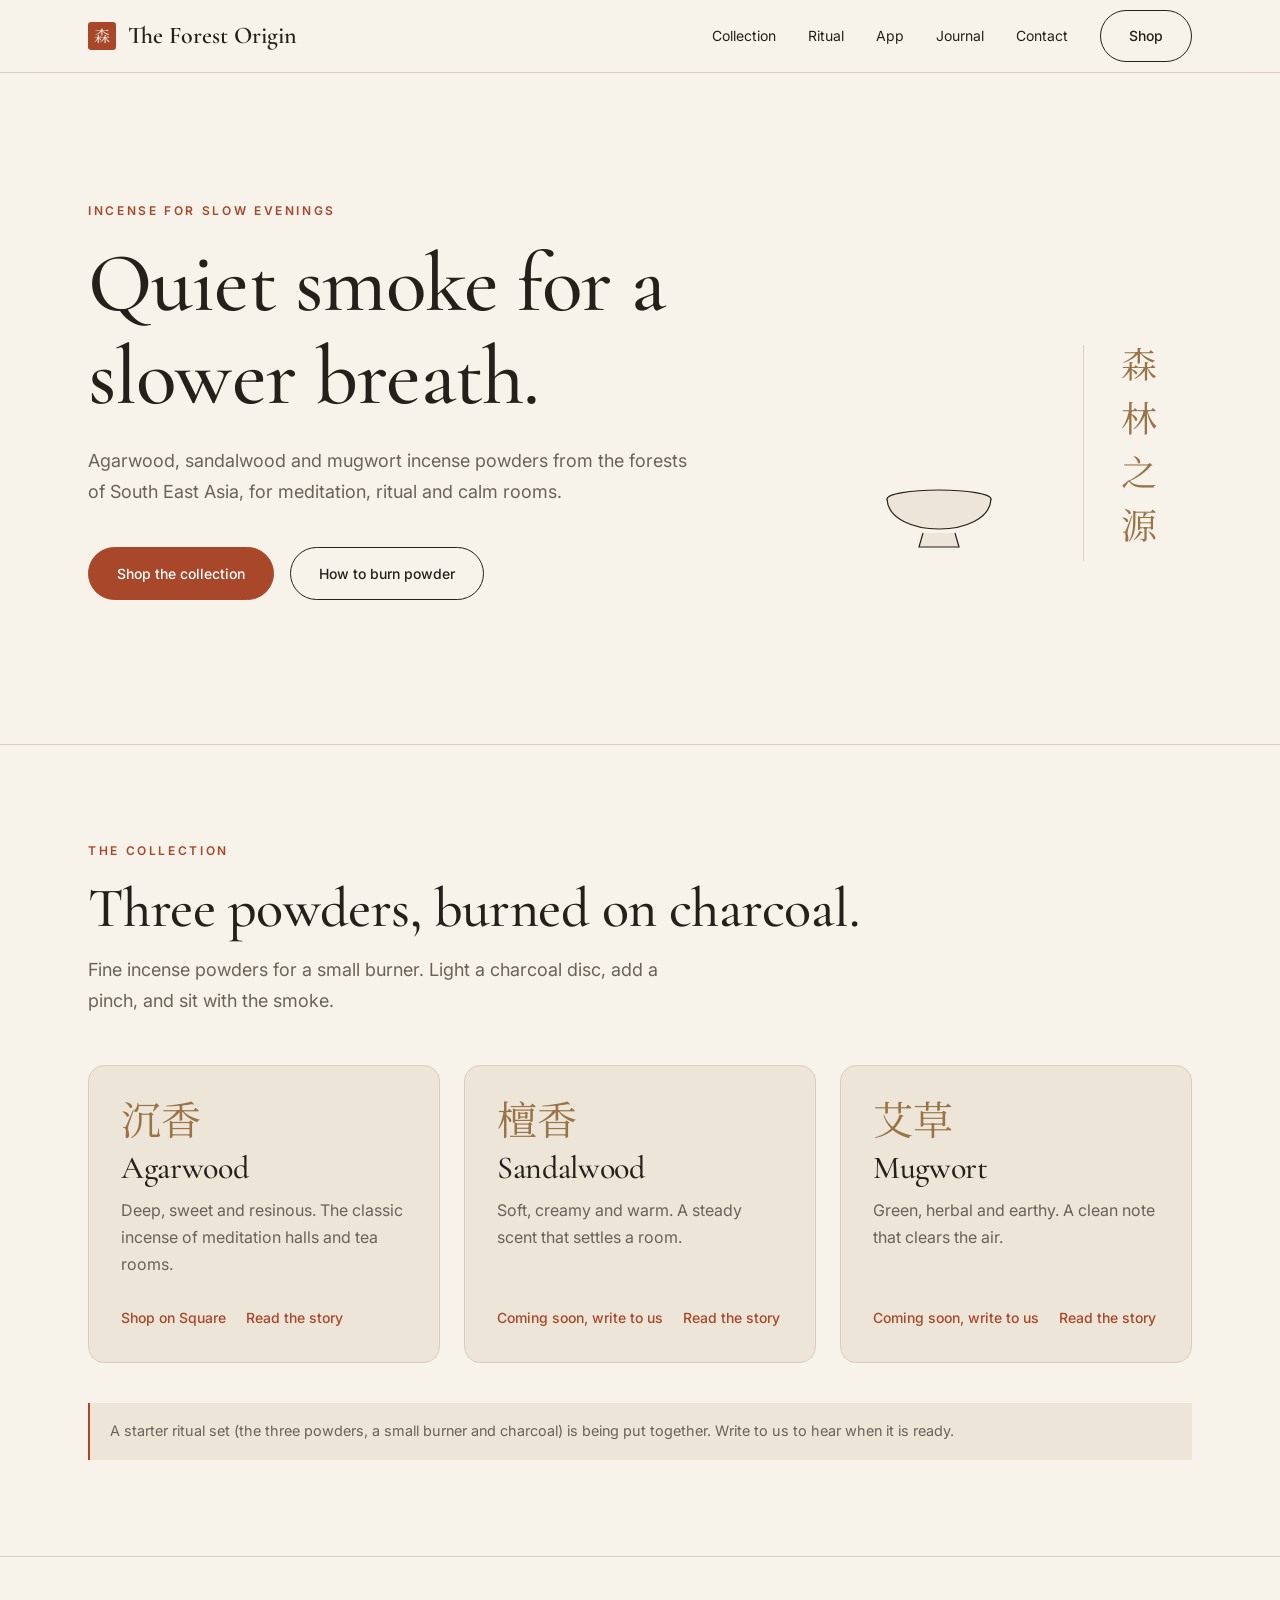
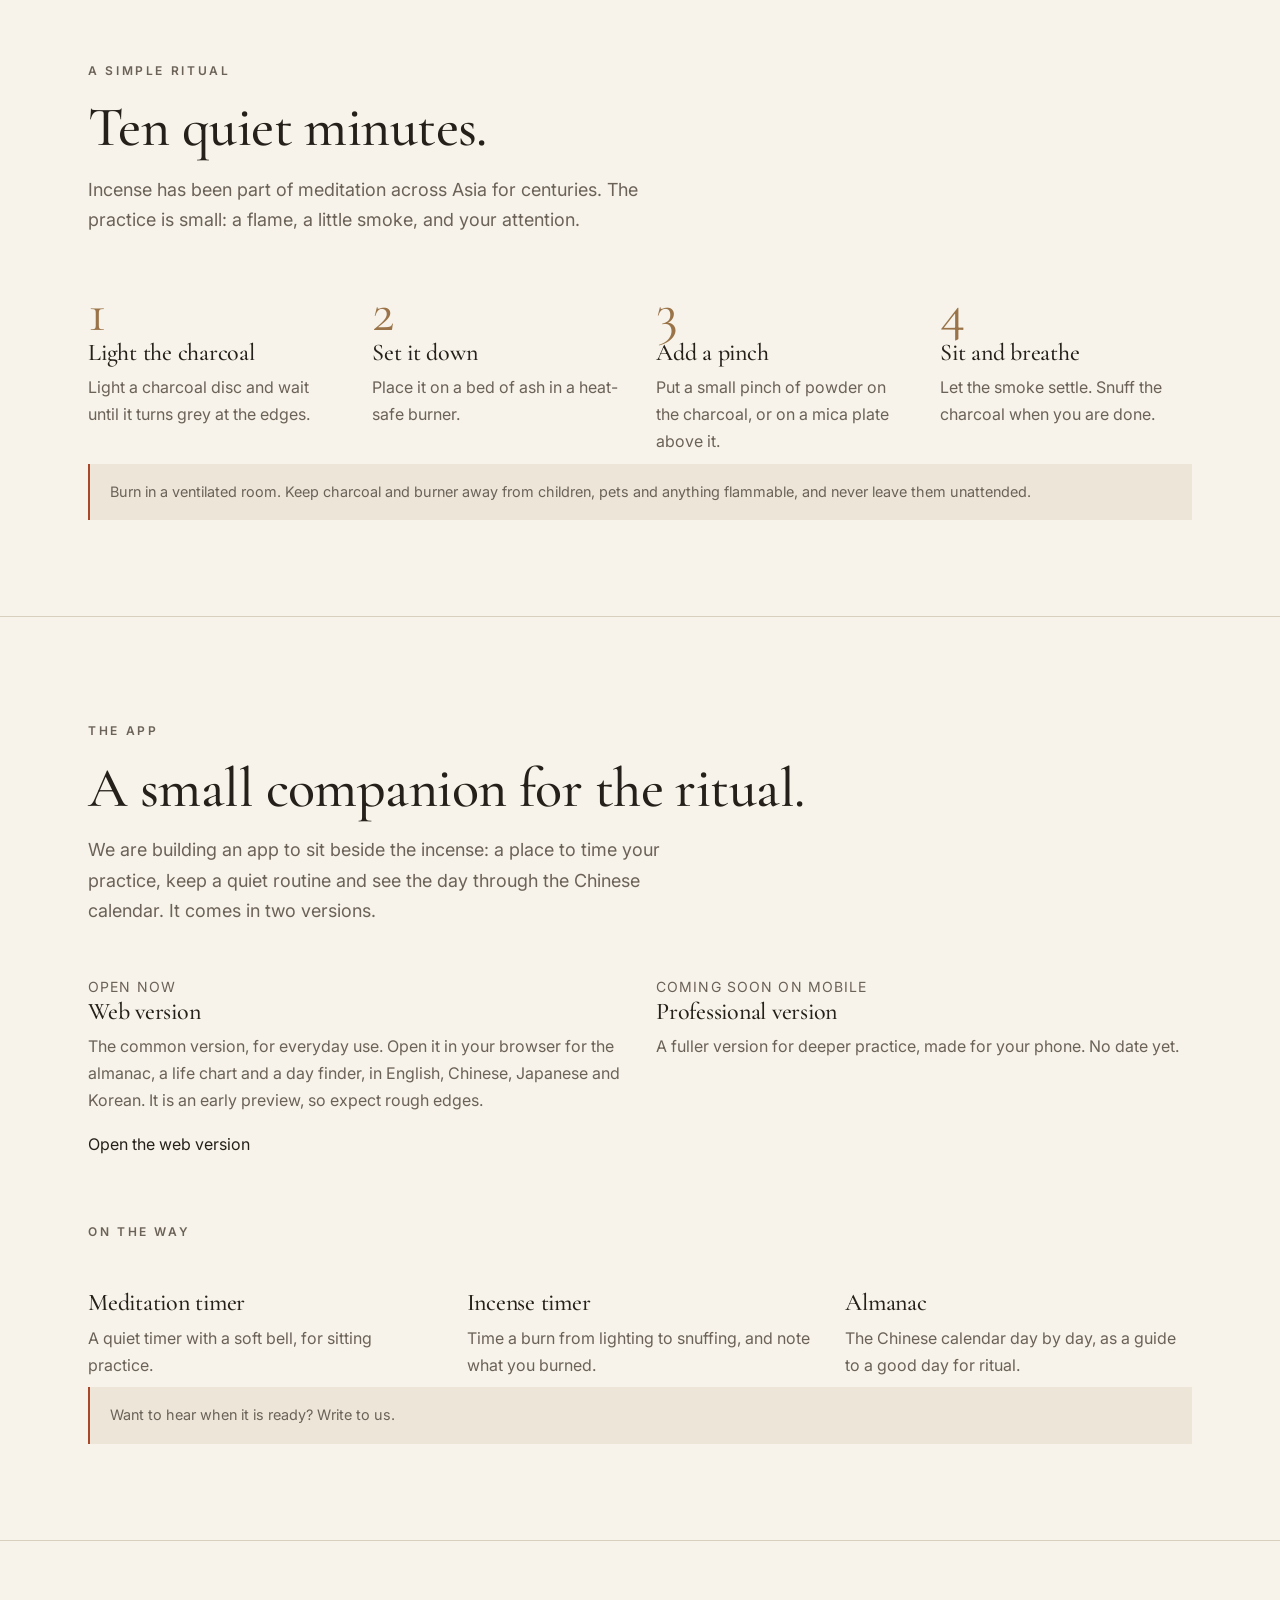
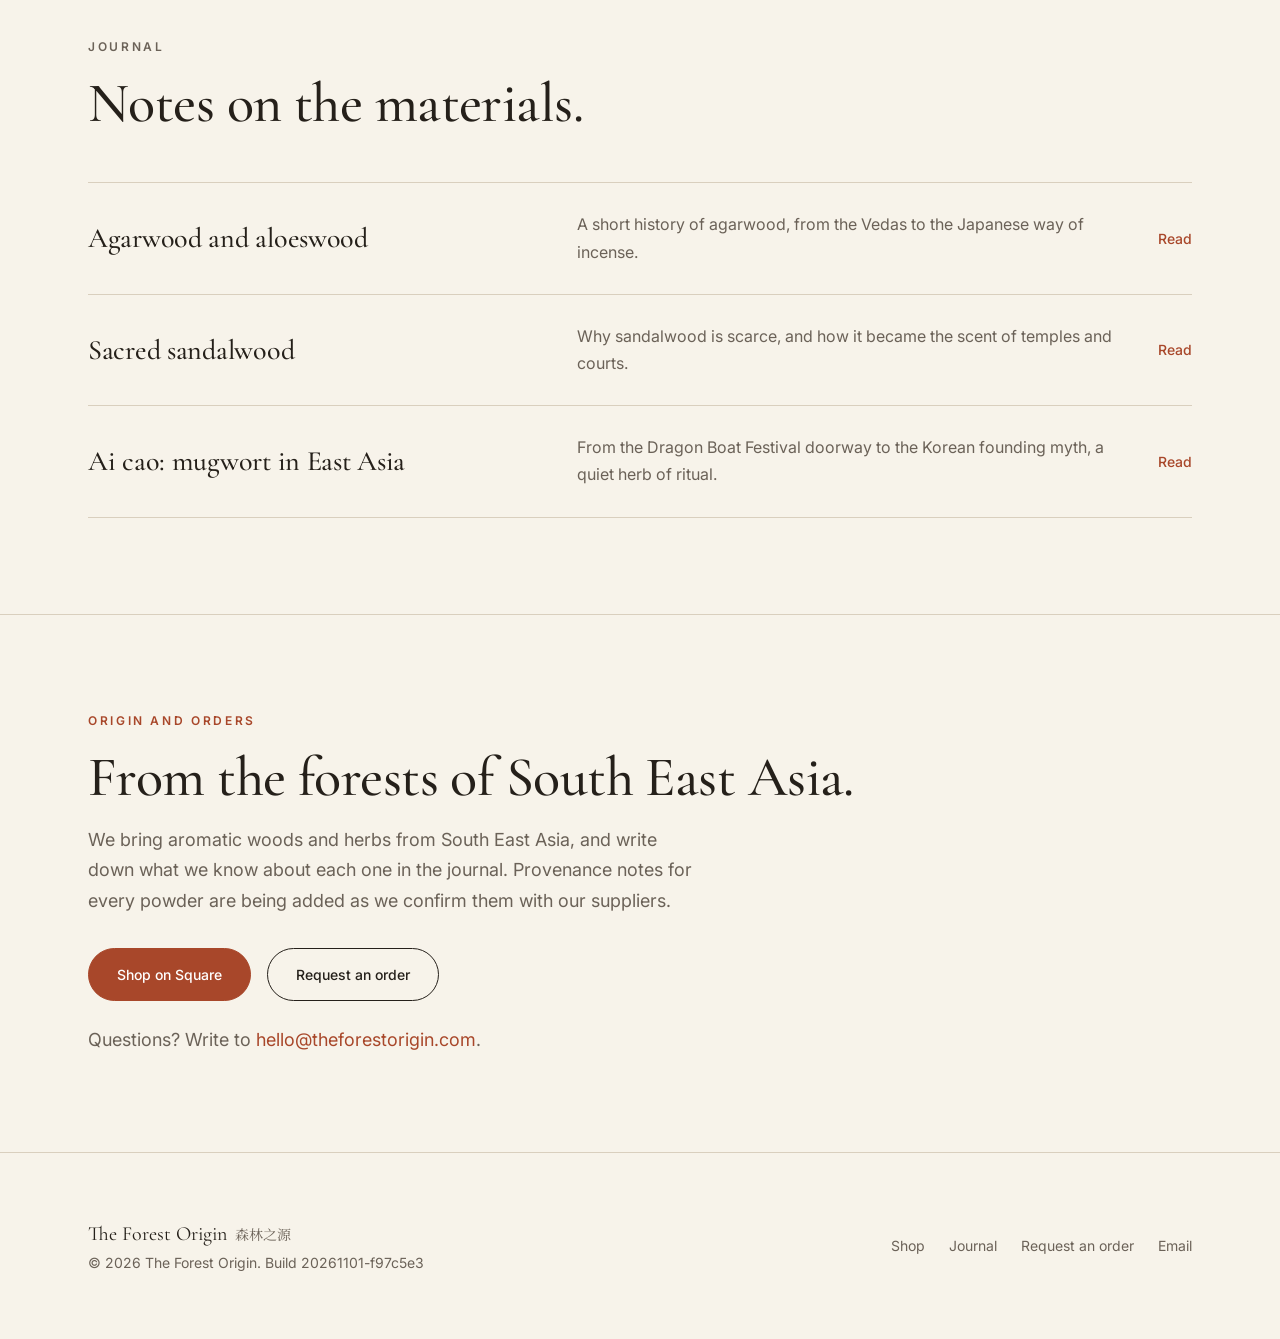
==== commit ff30d5dd: "deploy: sync from monorepo com-theforestorigin/www (f97c5e3) [ TL;DR ] - goatcounter snippet, www ho" ====
--- a/index.html
+++ b/index.html
@@ -1,2 +1,2 @@
-<!DOCTYPE html><html lang="en"><head><meta name="build" content="20261019-328f219"><meta charset="utf-8"><link rel="icon" type="image/svg+xml" href="/favicon.svg"><meta name="viewport" content="width=device-width, initial-scale=1"><meta name="generator" content="Astro v7.3.8"><!-- search and sharing: no share image yet, the old one showed the previous brand --><title>The Forest Origin | Incense for meditation and slow evenings</title><meta name="description" content="Agarwood, sandalwood and mugwort incense powders from the forests of South East Asia, for meditation, ritual and calm rooms."><link rel="canonical" href="https://theforestorigin.com/"><meta property="og:type" content="website"><meta property="og:url" content="https://theforestorigin.com/"><meta property="og:title" content="The Forest Origin | Incense for meditation and slow evenings"><meta property="og:description" content="Agarwood, sandalwood and mugwort incense powders from the forests of South East Asia, for meditation, ritual and calm rooms."><meta name="twitter:card" content="summary"><link rel="preconnect" href="https://fonts.googleapis.com"><link rel="preconnect" href="https://fonts.gstatic.com" crossorigin><link href="https://fonts.googleapis.com/css2?family=Cormorant+Garamond:ital,wght@0,400;0,500;0,600;1,400&family=Inter:wght@400;500;600&display=swap" rel="stylesheet"><!-- cjk serif, subset to the characters used on the site so it stays small --><link href="https://fonts.googleapis.com/css2?family=Noto+Serif+SC:wght@400;600&text=森林之源沉香檀香艾草&display=swap" rel="stylesheet"><link rel="stylesheet" href="/assets/BaseLayout.CFxsqkQQ.css"><style>.hero[data-astro-cid-ge2uvauf]{grid-template-columns:minmax(0,1fr);align-items:center;gap:3rem;padding-block:5rem 6rem;display:grid}h1[data-astro-cid-ge2uvauf]{margin:1rem 0 1.5rem;font-size:clamp(2.75rem,7vw,5.25rem)}.actions[data-astro-cid-ge2uvauf]{flex-wrap:wrap;gap:1rem;margin-top:2.5rem;display:flex}.art[data-astro-cid-ge2uvauf]{justify-content:center;align-items:flex-end;gap:1.5rem;display:flex}.smoke[data-astro-cid-ge2uvauf]{width:min(15rem,52vw);height:auto}.vertical[data-astro-cid-ge2uvauf]{writing-mode:vertical-rl;letter-spacing:.5em;color:var(--color-sand);border-left:1px solid var(--color-line);padding-left:1.5rem;font-size:2.25rem}.wisp[data-astro-cid-ge2uvauf]{fill:none;stroke:var(--color-ink);stroke-width:1.2px;stroke-linecap:round;stroke-dasharray:1;stroke-dashoffset:1px;opacity:.4;animation:10s ease-in-out infinite rise}.w2[data-astro-cid-ge2uvauf]{animation-delay:-3.5s}.w3[data-astro-cid-ge2uvauf]{animation-delay:-7s}.burner[data-astro-cid-ge2uvauf]{fill:var(--color-stone);stroke:var(--color-ink);stroke-width:1.2px}@keyframes rise{0%{stroke-dashoffset:1px;opacity:0}25%{opacity:.5}70%{opacity:.3}to{stroke-dashoffset:-1px;opacity:0}}@media (prefers-reduced-motion:reduce){.wisp[data-astro-cid-ge2uvauf]{stroke-dashoffset:0;opacity:.35}}@media (width>=64rem){.hero[data-astro-cid-ge2uvauf]{grid-template-columns:minmax(0,1.25fr) minmax(0,.75fr);padding-block:8rem 9rem}}.grid[data-astro-cid-ogjphvub]{gap:1.5rem;margin-top:3rem;display:grid}.glyph[data-astro-cid-ogjphvub]{color:var(--color-sand);font-size:2.5rem;line-height:1}@media (width>=48rem){.grid[data-astro-cid-ogjphvub]{grid-template-columns:repeat(3,1fr)}}.steps[data-astro-cid-cbmsny5q]{counter-reset:step;gap:2rem;margin:3rem 0 0;padding:0;list-style:none;display:grid}.steps[data-astro-cid-cbmsny5q] li[data-astro-cid-cbmsny5q]:before{counter-increment:step;content:counter(step);font-family:var(--font-display);color:var(--color-sand);font-size:3.5rem;line-height:1;display:block}h3[data-astro-cid-cbmsny5q]{font-size:1.5rem}p[data-astro-cid-cbmsny5q]{color:var(--color-muted);margin-top:.5rem}@media (width>=48rem){.steps[data-astro-cid-cbmsny5q]{grid-template-columns:repeat(4,1fr)}}.versions[data-astro-cid-4dfyu3fh]{gap:2rem;margin:3rem 0 0;padding:0;list-style:none;display:grid}.status[data-astro-cid-4dfyu3fh]{letter-spacing:.08em;text-transform:uppercase;margin:0;font-size:.875rem}.link[data-astro-cid-4dfyu3fh]{margin-top:1rem;display:inline-block}.on-the-way[data-astro-cid-4dfyu3fh]{margin-top:4rem}.features[data-astro-cid-4dfyu3fh]{gap:2rem;margin:3rem 0 0;padding:0;list-style:none;display:grid}h3[data-astro-cid-4dfyu3fh]{font-size:1.5rem}p[data-astro-cid-4dfyu3fh]{color:var(--color-muted);margin-top:.5rem}.note[data-astro-cid-4dfyu3fh]{color:var(--color-muted)}@media (width>=48rem){.versions[data-astro-cid-4dfyu3fh]{grid-template-columns:repeat(2,1fr)}.features[data-astro-cid-4dfyu3fh]{grid-template-columns:repeat(3,1fr)}}.list[data-astro-cid-mrzxueen]{border-top:1px solid var(--color-line);margin-top:3rem}.item[data-astro-cid-mrzxueen]{border-bottom:1px solid var(--color-line);gap:.5rem;padding-block:1.75rem;text-decoration:none;display:grid}h3[data-astro-cid-mrzxueen]{font-size:1.75rem;transition:color .3s}.item[data-astro-cid-mrzxueen]:hover h3[data-astro-cid-mrzxueen]{color:var(--color-ember)}p[data-astro-cid-mrzxueen]{color:var(--color-muted)}@media (width>=48rem){.item[data-astro-cid-mrzxueen]{grid-template-columns:1fr 1.2fr auto;align-items:center;gap:2rem}}.actions[data-astro-cid-he3spzz3]{flex-wrap:wrap;gap:1rem;margin-block:2rem 1.5rem;display:flex}.mail[data-astro-cid-he3spzz3]{color:var(--color-ember)}
-</style></head><body><header class="site-header" data-astro-cid-nen7h5rs><div class="wrap bar" data-astro-cid-nen7h5rs><a href="/" class="brand" aria-label="The Forest Origin, home" data-astro-cid-nen7h5rs><span class="seal cjk" aria-hidden="true" data-astro-cid-nen7h5rs>森</span><span class="brand-name" data-astro-cid-nen7h5rs>The Forest Origin</span></a><!-- desktop navigation --><nav class="nav-links" aria-label="Main" data-astro-cid-nen7h5rs><a href="/#collection" data-astro-cid-nen7h5rs>Collection</a><a href="/#ritual" data-astro-cid-nen7h5rs>Ritual</a><a href="/#app" data-astro-cid-nen7h5rs>App</a><a href="/#journal" data-astro-cid-nen7h5rs>Journal</a><a href="/#contact" data-astro-cid-nen7h5rs>Contact</a><a href="https://theforestorigin.square.site/" class="btn btn-quiet" rel="noopener noreferrer" data-astro-cid-nen7h5rs>Shop</a></nav><!-- mobile navigation: a details element, no javascript --><details class="menu" data-astro-cid-nen7h5rs><summary data-astro-cid-nen7h5rs>Menu</summary><nav class="menu-panel" aria-label="Main" data-astro-cid-nen7h5rs><a href="/#collection" data-astro-cid-nen7h5rs>Collection</a><a href="/#ritual" data-astro-cid-nen7h5rs>Ritual</a><a href="/#app" data-astro-cid-nen7h5rs>App</a><a href="/#journal" data-astro-cid-nen7h5rs>Journal</a><a href="/#contact" data-astro-cid-nen7h5rs>Contact</a><a href="https://theforestorigin.square.site/" rel="noopener noreferrer" data-astro-cid-nen7h5rs>Shop</a></nav></details></div></header><main><section class="wrap hero" data-astro-cid-ge2uvauf><div data-astro-cid-ge2uvauf><p class="eyebrow" data-astro-cid-ge2uvauf>Incense for slow evenings</p><h1 data-astro-cid-ge2uvauf>Quiet smoke for a slower breath.</h1><p class="lede" data-astro-cid-ge2uvauf>Agarwood, sandalwood and mugwort incense powders from the forests of South East Asia, for meditation, ritual and calm rooms.</p><div class="actions" data-astro-cid-ge2uvauf><a href="https://theforestorigin.square.site/" class="btn btn-primary" rel="noopener noreferrer" data-astro-cid-ge2uvauf>Shop the collection</a><a href="/#ritual" class="btn btn-quiet" data-astro-cid-ge2uvauf>How to burn powder</a></div></div><div class="art" data-astro-cid-ge2uvauf><!-- line drawing of a small burner with three wisps of smoke --><svg class="smoke" viewBox="0 0 240 320" role="img" aria-label="Smoke rising from a small incense burner" data-astro-cid-ge2uvauf><!-- pathLength 1 lets the css animate the wisps as fractions --><path class="wisp w1" pathLength="1" d="M120 248 C100 215 142 195 118 160 S132 108 112 70 S128 24 118 0" data-astro-cid-ge2uvauf></path><path class="wisp w2" pathLength="1" d="M128 248 C150 218 108 196 132 162 S112 112 134 76 S114 30 126 6" data-astro-cid-ge2uvauf></path><path class="wisp w3" pathLength="1" d="M112 248 C94 222 130 204 108 172 S124 128 104 94 S120 52 110 20" data-astro-cid-ge2uvauf></path><ellipse class="burner" cx="120" cy="258" rx="52" ry="9" data-astro-cid-ge2uvauf></ellipse><path class="burner" d="M68 258 C70 298 170 298 172 258" data-astro-cid-ge2uvauf></path><path class="burner" d="M104 292 L100 306 H140 L136 292" data-astro-cid-ge2uvauf></path></svg><!-- the brand name set upright, a quiet east asian touch --><span class="vertical cjk" aria-hidden="true" data-astro-cid-ge2uvauf>森林之源</span></div></section><section id="collection" class="section" data-astro-cid-ogjphvub><div class="wrap" data-astro-cid-ogjphvub><p class="eyebrow" data-astro-cid-ogjphvub>The collection</p><h2 class="section-title" data-astro-cid-ogjphvub>Three powders, burned on charcoal.</h2><p class="lede" data-astro-cid-ogjphvub>Fine incense powders for a small burner. Light a charcoal disc, add a pinch, and sit with the smoke.</p><div class="grid" data-astro-cid-ogjphvub><article class="card" data-astro-cid-ogjphvub><span class="glyph cjk" aria-hidden="true" data-astro-cid-ogjphvub>沉香</span><h3 data-astro-cid-ogjphvub>Agarwood</h3><p data-astro-cid-ogjphvub>Deep, sweet and resinous. The classic incense of meditation halls and tea rooms.</p><div class="card-links" data-astro-cid-ogjphvub><a href="https://theforestorigin.square.site/" class="link-arrow" rel="noopener noreferrer" data-astro-cid-ogjphvub>Shop on Square</a><a href="/articles/agarwood" class="link-arrow" data-astro-cid-ogjphvub>Read the story</a></div></article><article class="card" data-astro-cid-ogjphvub><span class="glyph cjk" aria-hidden="true" data-astro-cid-ogjphvub>檀香</span><h3 data-astro-cid-ogjphvub>Sandalwood</h3><p data-astro-cid-ogjphvub>Soft, creamy and warm. A steady scent that settles a room.</p><div class="card-links" data-astro-cid-ogjphvub><a href="mailto:hello@theforestorigin.com?subject=Sandalwood%20powder" class="link-arrow" data-astro-cid-ogjphvub>Coming soon, write to us</a><a href="/articles/sandalwood" class="link-arrow" data-astro-cid-ogjphvub>Read the story</a></div></article><article class="card" data-astro-cid-ogjphvub><span class="glyph cjk" aria-hidden="true" data-astro-cid-ogjphvub>艾草</span><h3 data-astro-cid-ogjphvub>Mugwort</h3><p data-astro-cid-ogjphvub>Green, herbal and earthy. A clean note that clears the air.</p><div class="card-links" data-astro-cid-ogjphvub><a href="mailto:hello@theforestorigin.com?subject=Mugwort%20powder" class="link-arrow" data-astro-cid-ogjphvub>Coming soon, write to us</a><a href="/articles/mugwort" class="link-arrow" data-astro-cid-ogjphvub>Read the story</a></div></article></div><!-- starter set is planned, not yet on sale --><p class="note" data-astro-cid-ogjphvub>A starter ritual set (the three powders, a small burner and charcoal) is being put together. <a href="mailto:hello@theforestorigin.com?subject=Starter%20ritual%20set" data-astro-cid-ogjphvub>Write to us</a> to hear when it is ready.</p></div></section><section id="ritual" class="section" data-astro-cid-cbmsny5q><div class="wrap" data-astro-cid-cbmsny5q><p class="eyebrow" data-astro-cid-cbmsny5q>A simple ritual</p><h2 class="section-title" data-astro-cid-cbmsny5q>Ten quiet minutes.</h2><p class="lede" data-astro-cid-cbmsny5q>Incense has been part of meditation across Asia for centuries. The practice is small: a flame, a little smoke, and your attention.</p><ol class="steps" data-astro-cid-cbmsny5q><li data-astro-cid-cbmsny5q><h3 data-astro-cid-cbmsny5q>Light the charcoal</h3><p data-astro-cid-cbmsny5q>Light a charcoal disc and wait until it turns grey at the edges.</p></li><li data-astro-cid-cbmsny5q><h3 data-astro-cid-cbmsny5q>Set it down</h3><p data-astro-cid-cbmsny5q>Place it on a bed of ash in a heat-safe burner.</p></li><li data-astro-cid-cbmsny5q><h3 data-astro-cid-cbmsny5q>Add a pinch</h3><p data-astro-cid-cbmsny5q>Put a small pinch of powder on the charcoal, or on a mica plate above it.</p></li><li data-astro-cid-cbmsny5q><h3 data-astro-cid-cbmsny5q>Sit and breathe</h3><p data-astro-cid-cbmsny5q>Let the smoke settle. Snuff the charcoal when you are done.</p></li></ol><p class="note" data-astro-cid-cbmsny5q>Burn in a ventilated room. Keep charcoal and burner away from children, pets and anything flammable, and never leave them unattended.</p></div></section><section id="app" class="section" data-astro-cid-4dfyu3fh><div class="wrap" data-astro-cid-4dfyu3fh><p class="eyebrow" data-astro-cid-4dfyu3fh>The app</p><h2 class="section-title" data-astro-cid-4dfyu3fh>A small companion for the ritual.</h2><p class="lede" data-astro-cid-4dfyu3fh>We are building an app to sit beside the incense: a place to time your practice, keep a quiet routine and see the day through the Chinese calendar. It comes in two versions.</p><ul class="versions" data-astro-cid-4dfyu3fh><li data-astro-cid-4dfyu3fh><p class="status" data-astro-cid-4dfyu3fh>Open now</p><h3 data-astro-cid-4dfyu3fh>Web version</h3><p data-astro-cid-4dfyu3fh>The common version, for everyday use. Open it in your browser for the almanac, a life chart and a day finder, in English, Chinese, Japanese and Korean. It is an early preview, so expect rough edges.</p><a class="link" href="/app/" data-astro-cid-4dfyu3fh>Open the web version</a></li><li data-astro-cid-4dfyu3fh><p class="status" data-astro-cid-4dfyu3fh>Coming soon on mobile</p><h3 data-astro-cid-4dfyu3fh>Professional version</h3><p data-astro-cid-4dfyu3fh>A fuller version for deeper practice, made for your phone. No date yet.</p></li></ul><p class="eyebrow on-the-way" data-astro-cid-4dfyu3fh>On the way</p><ul class="features" data-astro-cid-4dfyu3fh><li data-astro-cid-4dfyu3fh><h3 data-astro-cid-4dfyu3fh>Meditation timer</h3><p data-astro-cid-4dfyu3fh>A quiet timer with a soft bell, for sitting practice.</p></li><li data-astro-cid-4dfyu3fh><h3 data-astro-cid-4dfyu3fh>Incense timer</h3><p data-astro-cid-4dfyu3fh>Time a burn from lighting to snuffing, and note what you burned.</p></li><li data-astro-cid-4dfyu3fh><h3 data-astro-cid-4dfyu3fh>Almanac</h3><p data-astro-cid-4dfyu3fh>The Chinese calendar day by day, as a guide to a good day for ritual.</p></li></ul><p class="note" data-astro-cid-4dfyu3fh>Want to hear when it is ready? <a href="mailto:hello@theforestorigin.com?subject=Forest%20Origin%20app" data-astro-cid-4dfyu3fh>Write to us</a>.</p></div></section><section id="journal" class="section" data-astro-cid-mrzxueen><div class="wrap" data-astro-cid-mrzxueen><p class="eyebrow" data-astro-cid-mrzxueen>Journal</p><h2 class="section-title" data-astro-cid-mrzxueen>Notes on the materials.</h2><div class="list" data-astro-cid-mrzxueen><a href="/articles/agarwood" class="item" data-astro-cid-mrzxueen><h3 data-astro-cid-mrzxueen>Agarwood and aloeswood</h3><p data-astro-cid-mrzxueen>A short history of agarwood, from the Vedas to the Japanese way of incense.</p><span class="link-arrow" data-astro-cid-mrzxueen>Read</span></a><a href="/articles/sandalwood" class="item" data-astro-cid-mrzxueen><h3 data-astro-cid-mrzxueen>Sacred sandalwood</h3><p data-astro-cid-mrzxueen>Why sandalwood is scarce, and how it became the scent of temples and courts.</p><span class="link-arrow" data-astro-cid-mrzxueen>Read</span></a><a href="/articles/mugwort" class="item" data-astro-cid-mrzxueen><h3 data-astro-cid-mrzxueen>Ai cao: mugwort in East Asia</h3><p data-astro-cid-mrzxueen>From the Dragon Boat Festival doorway to the Korean founding myth, a quiet herb of ritual.</p><span class="link-arrow" data-astro-cid-mrzxueen>Read</span></a></div></div></section><section id="contact" class="section" data-astro-cid-he3spzz3><div class="wrap" data-astro-cid-he3spzz3><p class="eyebrow" data-astro-cid-he3spzz3>Origin and orders</p><h2 class="section-title" data-astro-cid-he3spzz3>From the forests of South East Asia.</h2><p class="lede" data-astro-cid-he3spzz3>We bring aromatic woods and herbs from South East Asia, and write down what we know about each one in the journal. Provenance notes for every powder are being added as we confirm them with our suppliers.</p><div class="actions" data-astro-cid-he3spzz3><a href="https://theforestorigin.square.site/" class="btn btn-primary" rel="noopener noreferrer" data-astro-cid-he3spzz3>Shop on Square</a><a href="https://forms.gle/QYphnyzFG8JDZHSd8" class="btn btn-quiet" rel="noopener noreferrer" data-astro-cid-he3spzz3>Request an order</a></div><p class="lede" data-astro-cid-he3spzz3>Questions? Write to <a href="mailto:hello@theforestorigin.com" class="mail" data-astro-cid-he3spzz3>hello@theforestorigin.com</a>.</p></div></section></main><footer class="site-footer" data-astro-cid-jo6i4kqk><div class="wrap bar" data-astro-cid-jo6i4kqk><div data-astro-cid-jo6i4kqk><span class="name" data-astro-cid-jo6i4kqk>The Forest Origin</span><span class="cjk" data-astro-cid-jo6i4kqk>森林之源</span><p data-astro-cid-jo6i4kqk>&copy; 2026 The Forest Origin. Build 20261019-328f219</p></div><nav class="links" aria-label="Footer" data-astro-cid-jo6i4kqk><a href="https://theforestorigin.square.site/" rel="noopener noreferrer" data-astro-cid-jo6i4kqk>Shop</a><a href="/#journal" data-astro-cid-jo6i4kqk>Journal</a><a href="https://forms.gle/QYphnyzFG8JDZHSd8" rel="noopener noreferrer" data-astro-cid-jo6i4kqk>Request an order</a><a href="mailto:hello@theforestorigin.com" data-astro-cid-jo6i4kqk>Email</a></nav></div></footer></body></html>+<!DOCTYPE html><html lang="en"><head><meta name="build" content="20261101-f97c5e3"><meta charset="utf-8"><link rel="icon" type="image/svg+xml" href="/favicon.svg"><meta name="viewport" content="width=device-width, initial-scale=1"><meta name="generator" content="Astro v7.3.8"><!-- search and sharing: no share image yet, the old one showed the previous brand --><title>The Forest Origin | Incense for meditation and slow evenings</title><meta name="description" content="Agarwood, sandalwood and mugwort incense powders from the forests of South East Asia, for meditation, ritual and calm rooms."><link rel="canonical" href="https://www.theforestorigin.com/"><meta property="og:type" content="website"><meta property="og:url" content="https://www.theforestorigin.com/"><meta property="og:title" content="The Forest Origin | Incense for meditation and slow evenings"><meta property="og:description" content="Agarwood, sandalwood and mugwort incense powders from the forests of South East Asia, for meditation, ritual and calm rooms."><meta name="twitter:card" content="summary"><link rel="preconnect" href="https://fonts.googleapis.com"><link rel="preconnect" href="https://fonts.gstatic.com" crossorigin><link href="https://fonts.googleapis.com/css2?family=Cormorant+Garamond:ital,wght@0,400;0,500;0,600;1,400&family=Inter:wght@400;500;600&display=swap" rel="stylesheet"><!-- cjk serif, subset to the characters used on the site so it stays small --><link href="https://fonts.googleapis.com/css2?family=Noto+Serif+SC:wght@400;600&text=森林之源沉香檀香艾草&display=swap" rel="stylesheet"><!-- visit counts: goatcounter only, cookieless, so no consent banner is needed; the endpoint is public --><script data-goatcounter="https://theforestorigin.goatcounter.com/count" async src="//gc.zgo.at/count.js"></script><link rel="stylesheet" href="/assets/BaseLayout.CFxsqkQQ.css"><style>.hero[data-astro-cid-ge2uvauf]{grid-template-columns:minmax(0,1fr);align-items:center;gap:3rem;padding-block:5rem 6rem;display:grid}h1[data-astro-cid-ge2uvauf]{margin:1rem 0 1.5rem;font-size:clamp(2.75rem,7vw,5.25rem)}.actions[data-astro-cid-ge2uvauf]{flex-wrap:wrap;gap:1rem;margin-top:2.5rem;display:flex}.art[data-astro-cid-ge2uvauf]{justify-content:center;align-items:flex-end;gap:1.5rem;display:flex}.smoke[data-astro-cid-ge2uvauf]{width:min(15rem,52vw);height:auto}.vertical[data-astro-cid-ge2uvauf]{writing-mode:vertical-rl;letter-spacing:.5em;color:var(--color-sand);border-left:1px solid var(--color-line);padding-left:1.5rem;font-size:2.25rem}.wisp[data-astro-cid-ge2uvauf]{fill:none;stroke:var(--color-ink);stroke-width:1.2px;stroke-linecap:round;stroke-dasharray:1;stroke-dashoffset:1px;opacity:.4;animation:10s ease-in-out infinite rise}.w2[data-astro-cid-ge2uvauf]{animation-delay:-3.5s}.w3[data-astro-cid-ge2uvauf]{animation-delay:-7s}.burner[data-astro-cid-ge2uvauf]{fill:var(--color-stone);stroke:var(--color-ink);stroke-width:1.2px}@keyframes rise{0%{stroke-dashoffset:1px;opacity:0}25%{opacity:.5}70%{opacity:.3}to{stroke-dashoffset:-1px;opacity:0}}@media (prefers-reduced-motion:reduce){.wisp[data-astro-cid-ge2uvauf]{stroke-dashoffset:0;opacity:.35}}@media (width>=64rem){.hero[data-astro-cid-ge2uvauf]{grid-template-columns:minmax(0,1.25fr) minmax(0,.75fr);padding-block:8rem 9rem}}.grid[data-astro-cid-ogjphvub]{gap:1.5rem;margin-top:3rem;display:grid}.glyph[data-astro-cid-ogjphvub]{color:var(--color-sand);font-size:2.5rem;line-height:1}@media (width>=48rem){.grid[data-astro-cid-ogjphvub]{grid-template-columns:repeat(3,1fr)}}.steps[data-astro-cid-cbmsny5q]{counter-reset:step;gap:2rem;margin:3rem 0 0;padding:0;list-style:none;display:grid}.steps[data-astro-cid-cbmsny5q] li[data-astro-cid-cbmsny5q]:before{counter-increment:step;content:counter(step);font-family:var(--font-display);color:var(--color-sand);font-size:3.5rem;line-height:1;display:block}h3[data-astro-cid-cbmsny5q]{font-size:1.5rem}p[data-astro-cid-cbmsny5q]{color:var(--color-muted);margin-top:.5rem}@media (width>=48rem){.steps[data-astro-cid-cbmsny5q]{grid-template-columns:repeat(4,1fr)}}.versions[data-astro-cid-4dfyu3fh]{gap:2rem;margin:3rem 0 0;padding:0;list-style:none;display:grid}.status[data-astro-cid-4dfyu3fh]{letter-spacing:.08em;text-transform:uppercase;margin:0;font-size:.875rem}.link[data-astro-cid-4dfyu3fh]{margin-top:1rem;display:inline-block}.on-the-way[data-astro-cid-4dfyu3fh]{margin-top:4rem}.features[data-astro-cid-4dfyu3fh]{gap:2rem;margin:3rem 0 0;padding:0;list-style:none;display:grid}h3[data-astro-cid-4dfyu3fh]{font-size:1.5rem}p[data-astro-cid-4dfyu3fh]{color:var(--color-muted);margin-top:.5rem}.note[data-astro-cid-4dfyu3fh]{color:var(--color-muted)}@media (width>=48rem){.versions[data-astro-cid-4dfyu3fh]{grid-template-columns:repeat(2,1fr)}.features[data-astro-cid-4dfyu3fh]{grid-template-columns:repeat(3,1fr)}}.list[data-astro-cid-mrzxueen]{border-top:1px solid var(--color-line);margin-top:3rem}.item[data-astro-cid-mrzxueen]{border-bottom:1px solid var(--color-line);gap:.5rem;padding-block:1.75rem;text-decoration:none;display:grid}h3[data-astro-cid-mrzxueen]{font-size:1.75rem;transition:color .3s}.item[data-astro-cid-mrzxueen]:hover h3[data-astro-cid-mrzxueen]{color:var(--color-ember)}p[data-astro-cid-mrzxueen]{color:var(--color-muted)}@media (width>=48rem){.item[data-astro-cid-mrzxueen]{grid-template-columns:1fr 1.2fr auto;align-items:center;gap:2rem}}.actions[data-astro-cid-he3spzz3]{flex-wrap:wrap;gap:1rem;margin-block:2rem 1.5rem;display:flex}.mail[data-astro-cid-he3spzz3]{color:var(--color-ember)}
+</style></head><body><header class="site-header" data-astro-cid-nen7h5rs><div class="wrap bar" data-astro-cid-nen7h5rs><a href="/" class="brand" aria-label="The Forest Origin, home" data-astro-cid-nen7h5rs><span class="seal cjk" aria-hidden="true" data-astro-cid-nen7h5rs>森</span><span class="brand-name" data-astro-cid-nen7h5rs>The Forest Origin</span></a><!-- desktop navigation --><nav class="nav-links" aria-label="Main" data-astro-cid-nen7h5rs><a href="/#collection" data-astro-cid-nen7h5rs>Collection</a><a href="/#ritual" data-astro-cid-nen7h5rs>Ritual</a><a href="/#app" data-astro-cid-nen7h5rs>App</a><a href="/#journal" data-astro-cid-nen7h5rs>Journal</a><a href="/#contact" data-astro-cid-nen7h5rs>Contact</a><a href="https://theforestorigin.square.site/" class="btn btn-quiet" rel="noopener noreferrer" data-astro-cid-nen7h5rs>Shop</a></nav><!-- mobile navigation: a details element, no javascript --><details class="menu" data-astro-cid-nen7h5rs><summary data-astro-cid-nen7h5rs>Menu</summary><nav class="menu-panel" aria-label="Main" data-astro-cid-nen7h5rs><a href="/#collection" data-astro-cid-nen7h5rs>Collection</a><a href="/#ritual" data-astro-cid-nen7h5rs>Ritual</a><a href="/#app" data-astro-cid-nen7h5rs>App</a><a href="/#journal" data-astro-cid-nen7h5rs>Journal</a><a href="/#contact" data-astro-cid-nen7h5rs>Contact</a><a href="https://theforestorigin.square.site/" rel="noopener noreferrer" data-astro-cid-nen7h5rs>Shop</a></nav></details></div></header><main><section class="wrap hero" data-astro-cid-ge2uvauf><div data-astro-cid-ge2uvauf><p class="eyebrow" data-astro-cid-ge2uvauf>Incense for slow evenings</p><h1 data-astro-cid-ge2uvauf>Quiet smoke for a slower breath.</h1><p class="lede" data-astro-cid-ge2uvauf>Agarwood, sandalwood and mugwort incense powders from the forests of South East Asia, for meditation, ritual and calm rooms.</p><div class="actions" data-astro-cid-ge2uvauf><a href="https://theforestorigin.square.site/" class="btn btn-primary" rel="noopener noreferrer" data-astro-cid-ge2uvauf>Shop the collection</a><a href="/#ritual" class="btn btn-quiet" data-astro-cid-ge2uvauf>How to burn powder</a></div></div><div class="art" data-astro-cid-ge2uvauf><!-- line drawing of a small burner with three wisps of smoke --><svg class="smoke" viewBox="0 0 240 320" role="img" aria-label="Smoke rising from a small incense burner" data-astro-cid-ge2uvauf><!-- pathLength 1 lets the css animate the wisps as fractions --><path class="wisp w1" pathLength="1" d="M120 248 C100 215 142 195 118 160 S132 108 112 70 S128 24 118 0" data-astro-cid-ge2uvauf></path><path class="wisp w2" pathLength="1" d="M128 248 C150 218 108 196 132 162 S112 112 134 76 S114 30 126 6" data-astro-cid-ge2uvauf></path><path class="wisp w3" pathLength="1" d="M112 248 C94 222 130 204 108 172 S124 128 104 94 S120 52 110 20" data-astro-cid-ge2uvauf></path><ellipse class="burner" cx="120" cy="258" rx="52" ry="9" data-astro-cid-ge2uvauf></ellipse><path class="burner" d="M68 258 C70 298 170 298 172 258" data-astro-cid-ge2uvauf></path><path class="burner" d="M104 292 L100 306 H140 L136 292" data-astro-cid-ge2uvauf></path></svg><!-- the brand name set upright, a quiet east asian touch --><span class="vertical cjk" aria-hidden="true" data-astro-cid-ge2uvauf>森林之源</span></div></section><section id="collection" class="section" data-astro-cid-ogjphvub><div class="wrap" data-astro-cid-ogjphvub><p class="eyebrow" data-astro-cid-ogjphvub>The collection</p><h2 class="section-title" data-astro-cid-ogjphvub>Three powders, burned on charcoal.</h2><p class="lede" data-astro-cid-ogjphvub>Fine incense powders for a small burner. Light a charcoal disc, add a pinch, and sit with the smoke.</p><div class="grid" data-astro-cid-ogjphvub><article class="card" data-astro-cid-ogjphvub><span class="glyph cjk" aria-hidden="true" data-astro-cid-ogjphvub>沉香</span><h3 data-astro-cid-ogjphvub>Agarwood</h3><p data-astro-cid-ogjphvub>Deep, sweet and resinous. The classic incense of meditation halls and tea rooms.</p><div class="card-links" data-astro-cid-ogjphvub><a href="https://theforestorigin.square.site/" class="link-arrow" rel="noopener noreferrer" data-astro-cid-ogjphvub>Shop on Square</a><a href="/articles/agarwood" class="link-arrow" data-astro-cid-ogjphvub>Read the story</a></div></article><article class="card" data-astro-cid-ogjphvub><span class="glyph cjk" aria-hidden="true" data-astro-cid-ogjphvub>檀香</span><h3 data-astro-cid-ogjphvub>Sandalwood</h3><p data-astro-cid-ogjphvub>Soft, creamy and warm. A steady scent that settles a room.</p><div class="card-links" data-astro-cid-ogjphvub><a href="mailto:hello@theforestorigin.com?subject=Sandalwood%20powder" class="link-arrow" data-astro-cid-ogjphvub>Coming soon, write to us</a><a href="/articles/sandalwood" class="link-arrow" data-astro-cid-ogjphvub>Read the story</a></div></article><article class="card" data-astro-cid-ogjphvub><span class="glyph cjk" aria-hidden="true" data-astro-cid-ogjphvub>艾草</span><h3 data-astro-cid-ogjphvub>Mugwort</h3><p data-astro-cid-ogjphvub>Green, herbal and earthy. A clean note that clears the air.</p><div class="card-links" data-astro-cid-ogjphvub><a href="mailto:hello@theforestorigin.com?subject=Mugwort%20powder" class="link-arrow" data-astro-cid-ogjphvub>Coming soon, write to us</a><a href="/articles/mugwort" class="link-arrow" data-astro-cid-ogjphvub>Read the story</a></div></article></div><!-- starter set is planned, not yet on sale --><p class="note" data-astro-cid-ogjphvub>A starter ritual set (the three powders, a small burner and charcoal) is being put together. <a href="mailto:hello@theforestorigin.com?subject=Starter%20ritual%20set" data-astro-cid-ogjphvub>Write to us</a> to hear when it is ready.</p></div></section><section id="ritual" class="section" data-astro-cid-cbmsny5q><div class="wrap" data-astro-cid-cbmsny5q><p class="eyebrow" data-astro-cid-cbmsny5q>A simple ritual</p><h2 class="section-title" data-astro-cid-cbmsny5q>Ten quiet minutes.</h2><p class="lede" data-astro-cid-cbmsny5q>Incense has been part of meditation across Asia for centuries. The practice is small: a flame, a little smoke, and your attention.</p><ol class="steps" data-astro-cid-cbmsny5q><li data-astro-cid-cbmsny5q><h3 data-astro-cid-cbmsny5q>Light the charcoal</h3><p data-astro-cid-cbmsny5q>Light a charcoal disc and wait until it turns grey at the edges.</p></li><li data-astro-cid-cbmsny5q><h3 data-astro-cid-cbmsny5q>Set it down</h3><p data-astro-cid-cbmsny5q>Place it on a bed of ash in a heat-safe burner.</p></li><li data-astro-cid-cbmsny5q><h3 data-astro-cid-cbmsny5q>Add a pinch</h3><p data-astro-cid-cbmsny5q>Put a small pinch of powder on the charcoal, or on a mica plate above it.</p></li><li data-astro-cid-cbmsny5q><h3 data-astro-cid-cbmsny5q>Sit and breathe</h3><p data-astro-cid-cbmsny5q>Let the smoke settle. Snuff the charcoal when you are done.</p></li></ol><p class="note" data-astro-cid-cbmsny5q>Burn in a ventilated room. Keep charcoal and burner away from children, pets and anything flammable, and never leave them unattended.</p></div></section><section id="app" class="section" data-astro-cid-4dfyu3fh><div class="wrap" data-astro-cid-4dfyu3fh><p class="eyebrow" data-astro-cid-4dfyu3fh>The app</p><h2 class="section-title" data-astro-cid-4dfyu3fh>A small companion for the ritual.</h2><p class="lede" data-astro-cid-4dfyu3fh>We are building an app to sit beside the incense: a place to time your practice, keep a quiet routine and see the day through the Chinese calendar. It comes in two versions.</p><ul class="versions" data-astro-cid-4dfyu3fh><li data-astro-cid-4dfyu3fh><p class="status" data-astro-cid-4dfyu3fh>Open now</p><h3 data-astro-cid-4dfyu3fh>Web version</h3><p data-astro-cid-4dfyu3fh>The common version, for everyday use. Open it in your browser for the almanac, a life chart and a day finder, in English, Chinese, Japanese and Korean. It is an early preview, so expect rough edges.</p><a class="link" href="/app/" data-astro-cid-4dfyu3fh>Open the web version</a></li><li data-astro-cid-4dfyu3fh><p class="status" data-astro-cid-4dfyu3fh>Coming soon on mobile</p><h3 data-astro-cid-4dfyu3fh>Professional version</h3><p data-astro-cid-4dfyu3fh>A fuller version for deeper practice, made for your phone. No date yet.</p></li></ul><p class="eyebrow on-the-way" data-astro-cid-4dfyu3fh>On the way</p><ul class="features" data-astro-cid-4dfyu3fh><li data-astro-cid-4dfyu3fh><h3 data-astro-cid-4dfyu3fh>Meditation timer</h3><p data-astro-cid-4dfyu3fh>A quiet timer with a soft bell, for sitting practice.</p></li><li data-astro-cid-4dfyu3fh><h3 data-astro-cid-4dfyu3fh>Incense timer</h3><p data-astro-cid-4dfyu3fh>Time a burn from lighting to snuffing, and note what you burned.</p></li><li data-astro-cid-4dfyu3fh><h3 data-astro-cid-4dfyu3fh>Almanac</h3><p data-astro-cid-4dfyu3fh>The Chinese calendar day by day, as a guide to a good day for ritual.</p></li></ul><p class="note" data-astro-cid-4dfyu3fh>Want to hear when it is ready? <a href="mailto:hello@theforestorigin.com?subject=Forest%20Origin%20app" data-astro-cid-4dfyu3fh>Write to us</a>.</p></div></section><section id="journal" class="section" data-astro-cid-mrzxueen><div class="wrap" data-astro-cid-mrzxueen><p class="eyebrow" data-astro-cid-mrzxueen>Journal</p><h2 class="section-title" data-astro-cid-mrzxueen>Notes on the materials.</h2><div class="list" data-astro-cid-mrzxueen><a href="/articles/agarwood" class="item" data-astro-cid-mrzxueen><h3 data-astro-cid-mrzxueen>Agarwood and aloeswood</h3><p data-astro-cid-mrzxueen>A short history of agarwood, from the Vedas to the Japanese way of incense.</p><span class="link-arrow" data-astro-cid-mrzxueen>Read</span></a><a href="/articles/sandalwood" class="item" data-astro-cid-mrzxueen><h3 data-astro-cid-mrzxueen>Sacred sandalwood</h3><p data-astro-cid-mrzxueen>Why sandalwood is scarce, and how it became the scent of temples and courts.</p><span class="link-arrow" data-astro-cid-mrzxueen>Read</span></a><a href="/articles/mugwort" class="item" data-astro-cid-mrzxueen><h3 data-astro-cid-mrzxueen>Ai cao: mugwort in East Asia</h3><p data-astro-cid-mrzxueen>From the Dragon Boat Festival doorway to the Korean founding myth, a quiet herb of ritual.</p><span class="link-arrow" data-astro-cid-mrzxueen>Read</span></a></div></div></section><section id="contact" class="section" data-astro-cid-he3spzz3><div class="wrap" data-astro-cid-he3spzz3><p class="eyebrow" data-astro-cid-he3spzz3>Origin and orders</p><h2 class="section-title" data-astro-cid-he3spzz3>From the forests of South East Asia.</h2><p class="lede" data-astro-cid-he3spzz3>We bring aromatic woods and herbs from South East Asia, and write down what we know about each one in the journal. Provenance notes for every powder are being added as we confirm them with our suppliers.</p><div class="actions" data-astro-cid-he3spzz3><a href="https://theforestorigin.square.site/" class="btn btn-primary" rel="noopener noreferrer" data-astro-cid-he3spzz3>Shop on Square</a><a href="https://forms.gle/QYphnyzFG8JDZHSd8" class="btn btn-quiet" rel="noopener noreferrer" data-astro-cid-he3spzz3>Request an order</a></div><p class="lede" data-astro-cid-he3spzz3>Questions? Write to <a href="mailto:hello@theforestorigin.com" class="mail" data-astro-cid-he3spzz3>hello@theforestorigin.com</a>.</p></div></section></main><footer class="site-footer" data-astro-cid-jo6i4kqk><div class="wrap bar" data-astro-cid-jo6i4kqk><div data-astro-cid-jo6i4kqk><span class="name" data-astro-cid-jo6i4kqk>The Forest Origin</span><span class="cjk" data-astro-cid-jo6i4kqk>森林之源</span><p data-astro-cid-jo6i4kqk>&copy; 2026 The Forest Origin. Build 20261101-f97c5e3</p></div><nav class="links" aria-label="Footer" data-astro-cid-jo6i4kqk><a href="https://theforestorigin.square.site/" rel="noopener noreferrer" data-astro-cid-jo6i4kqk>Shop</a><a href="/#journal" data-astro-cid-jo6i4kqk>Journal</a><a href="https://forms.gle/QYphnyzFG8JDZHSd8" rel="noopener noreferrer" data-astro-cid-jo6i4kqk>Request an order</a><a href="mailto:hello@theforestorigin.com" data-astro-cid-jo6i4kqk>Email</a></nav></div></footer></body></html>
